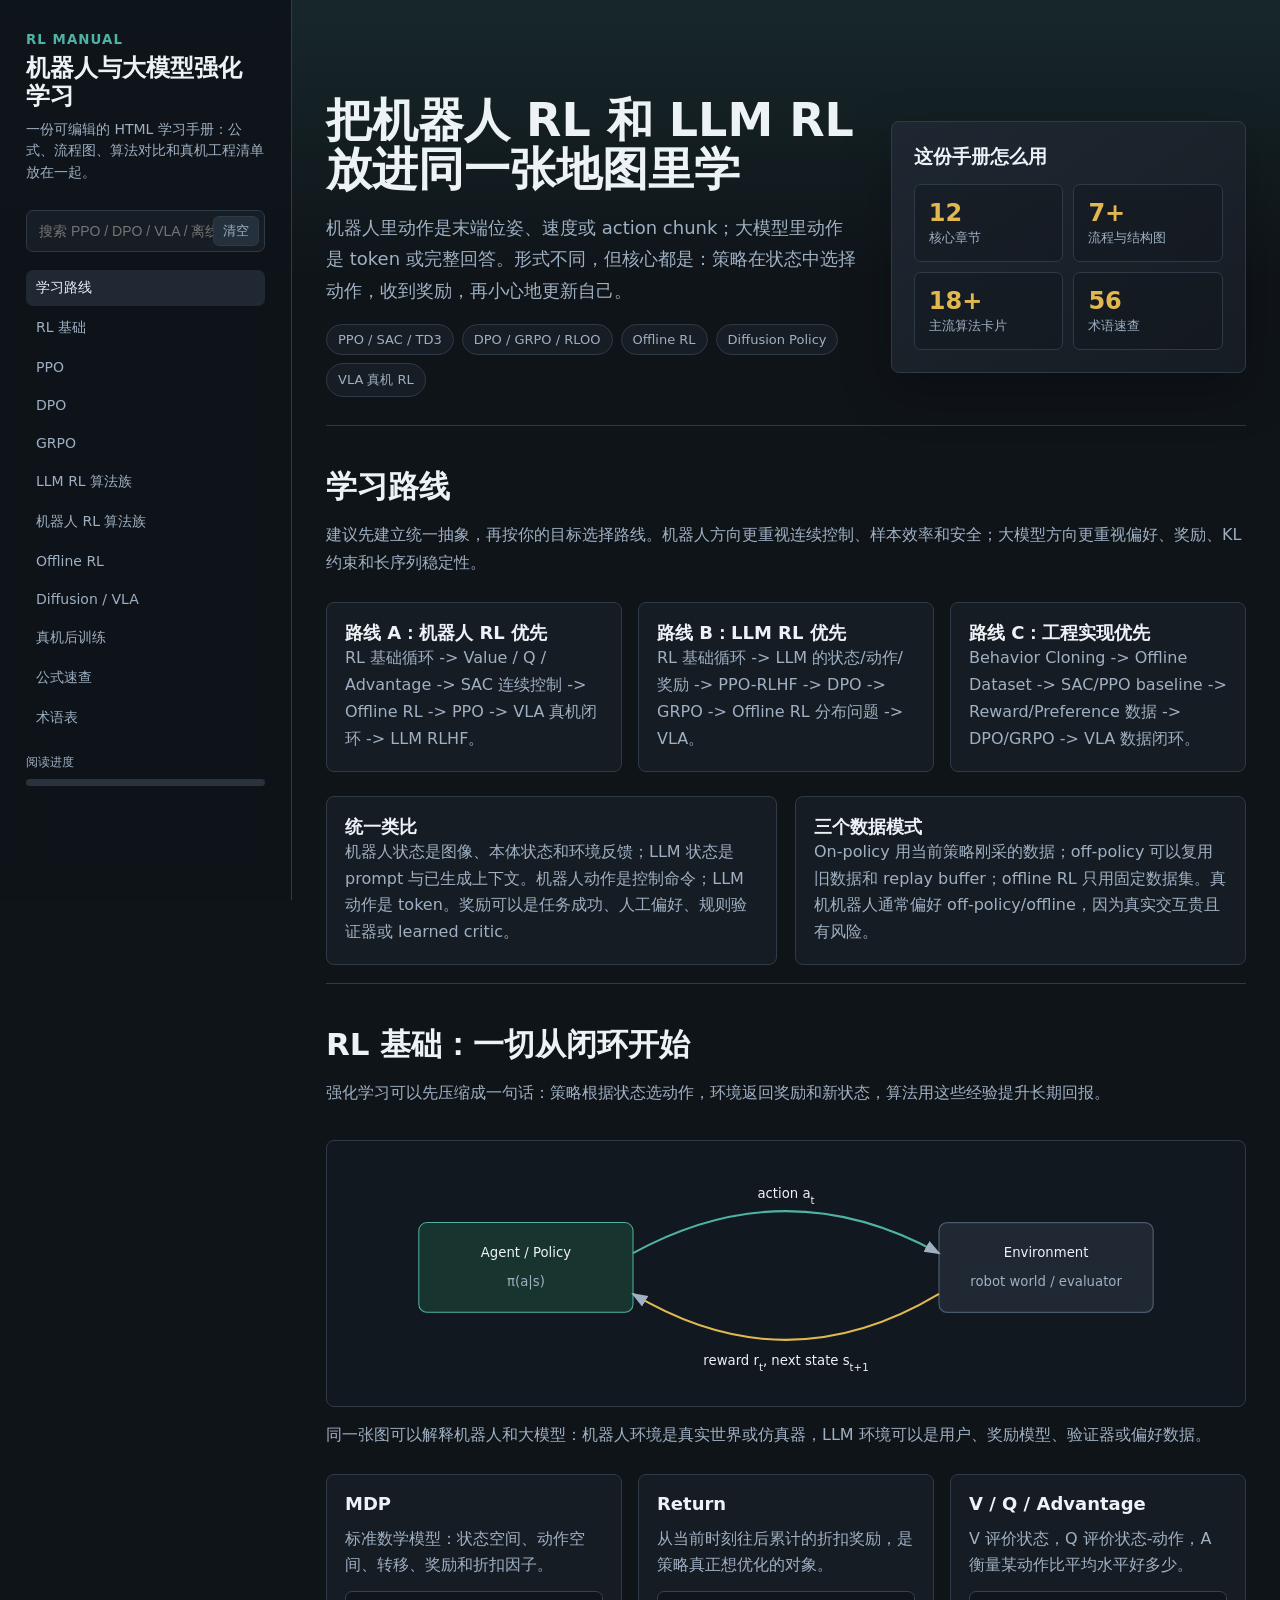
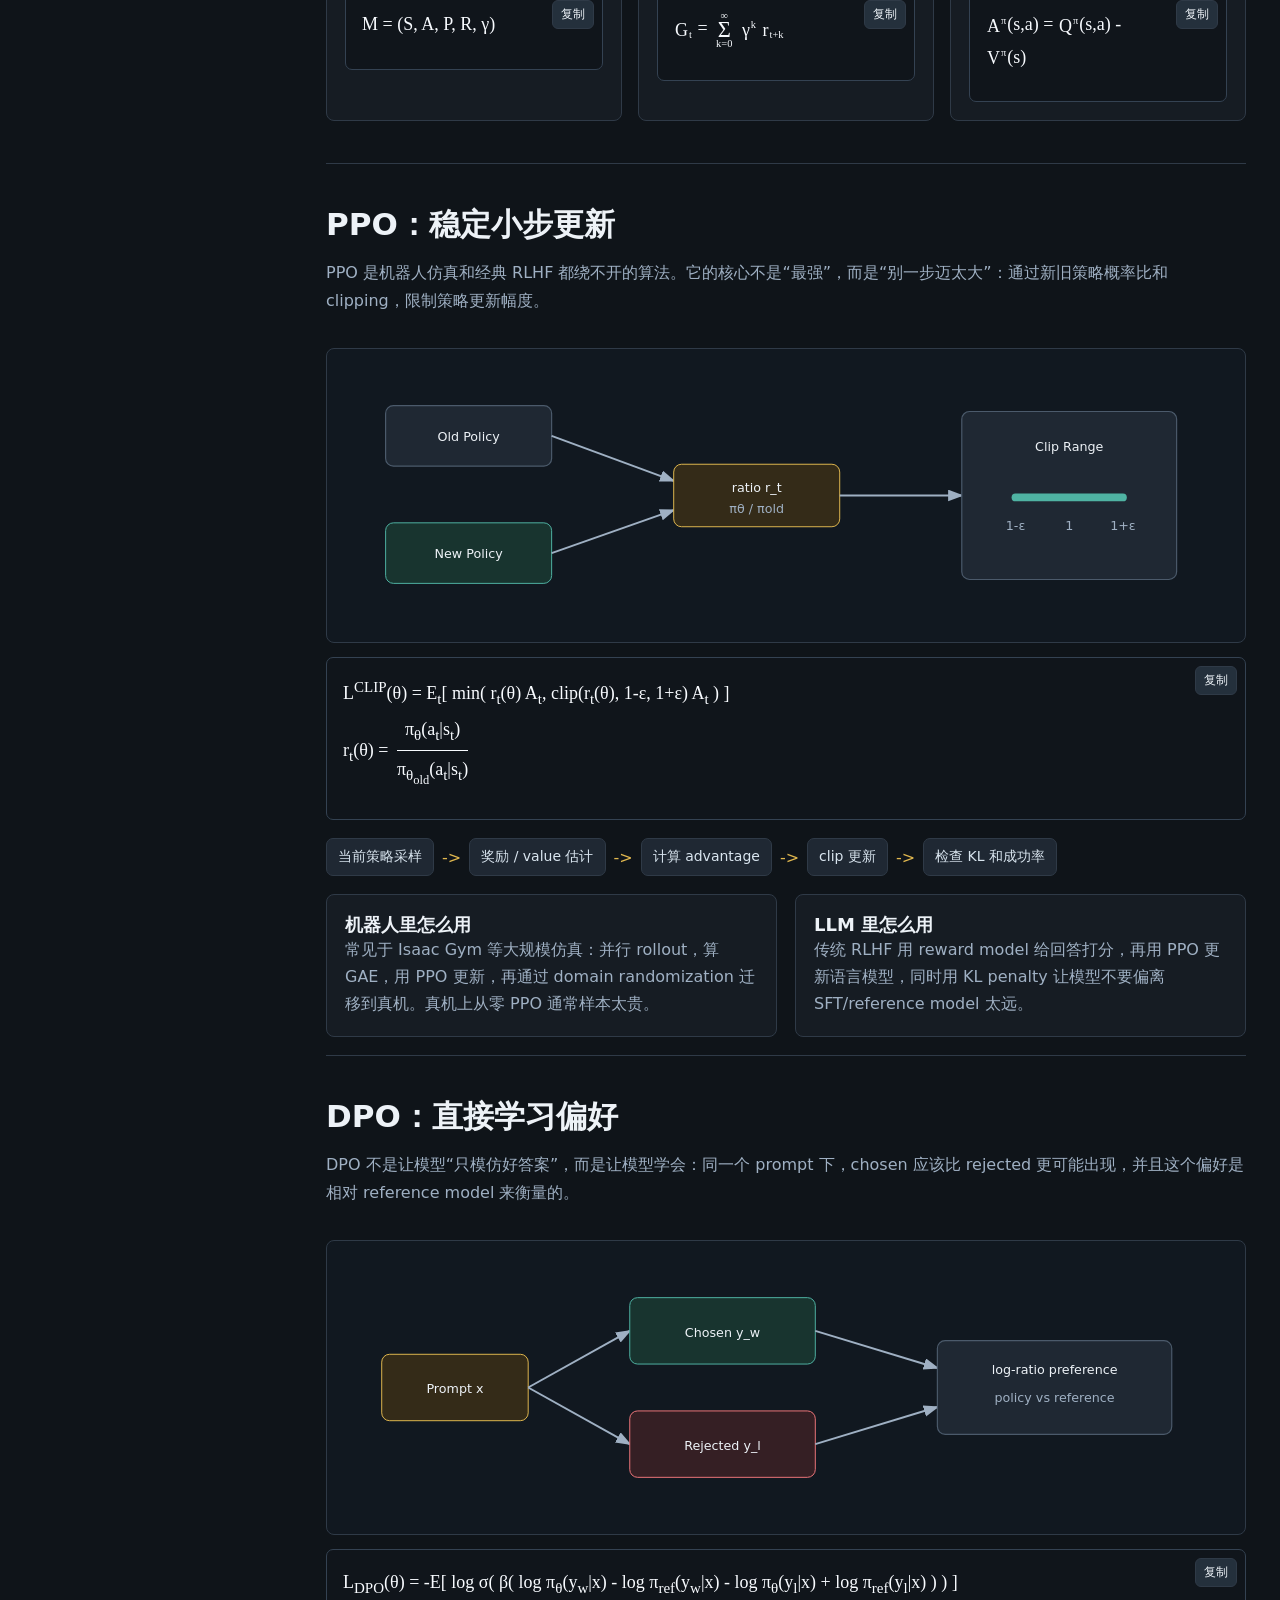
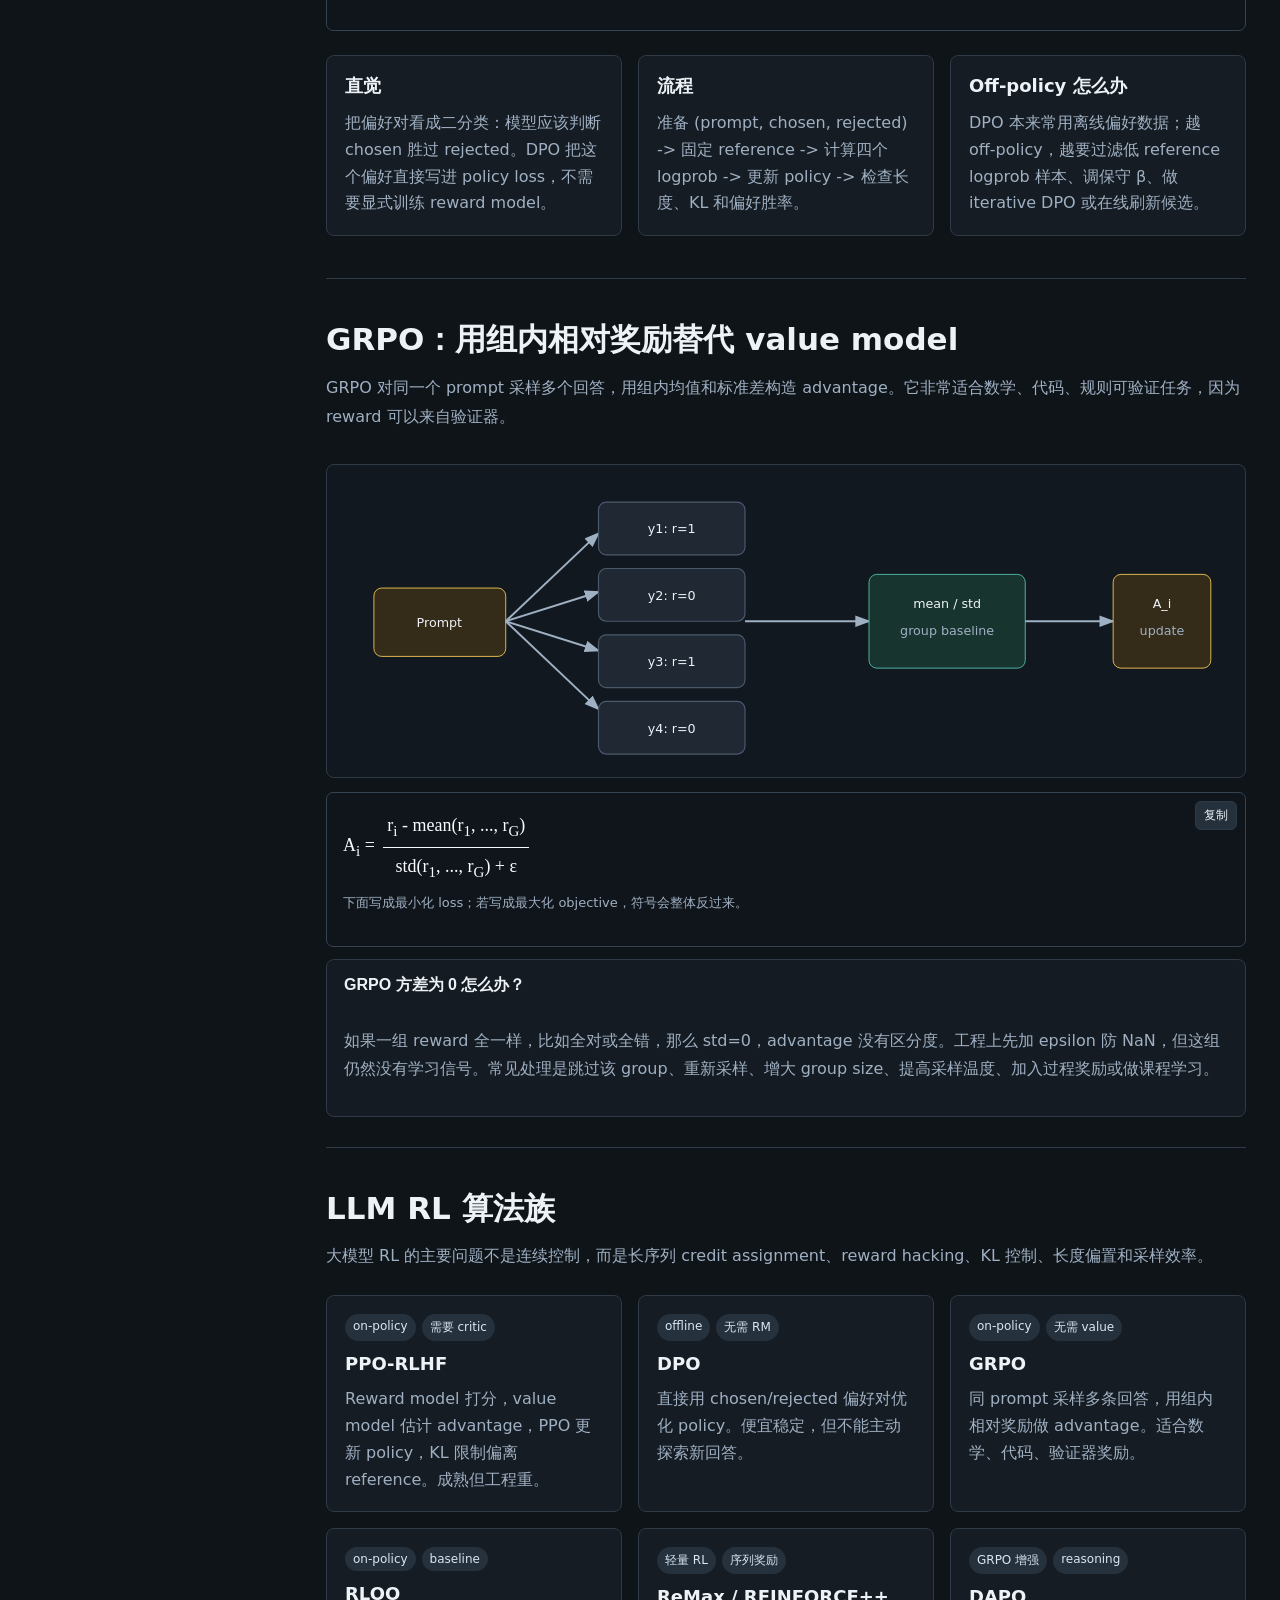
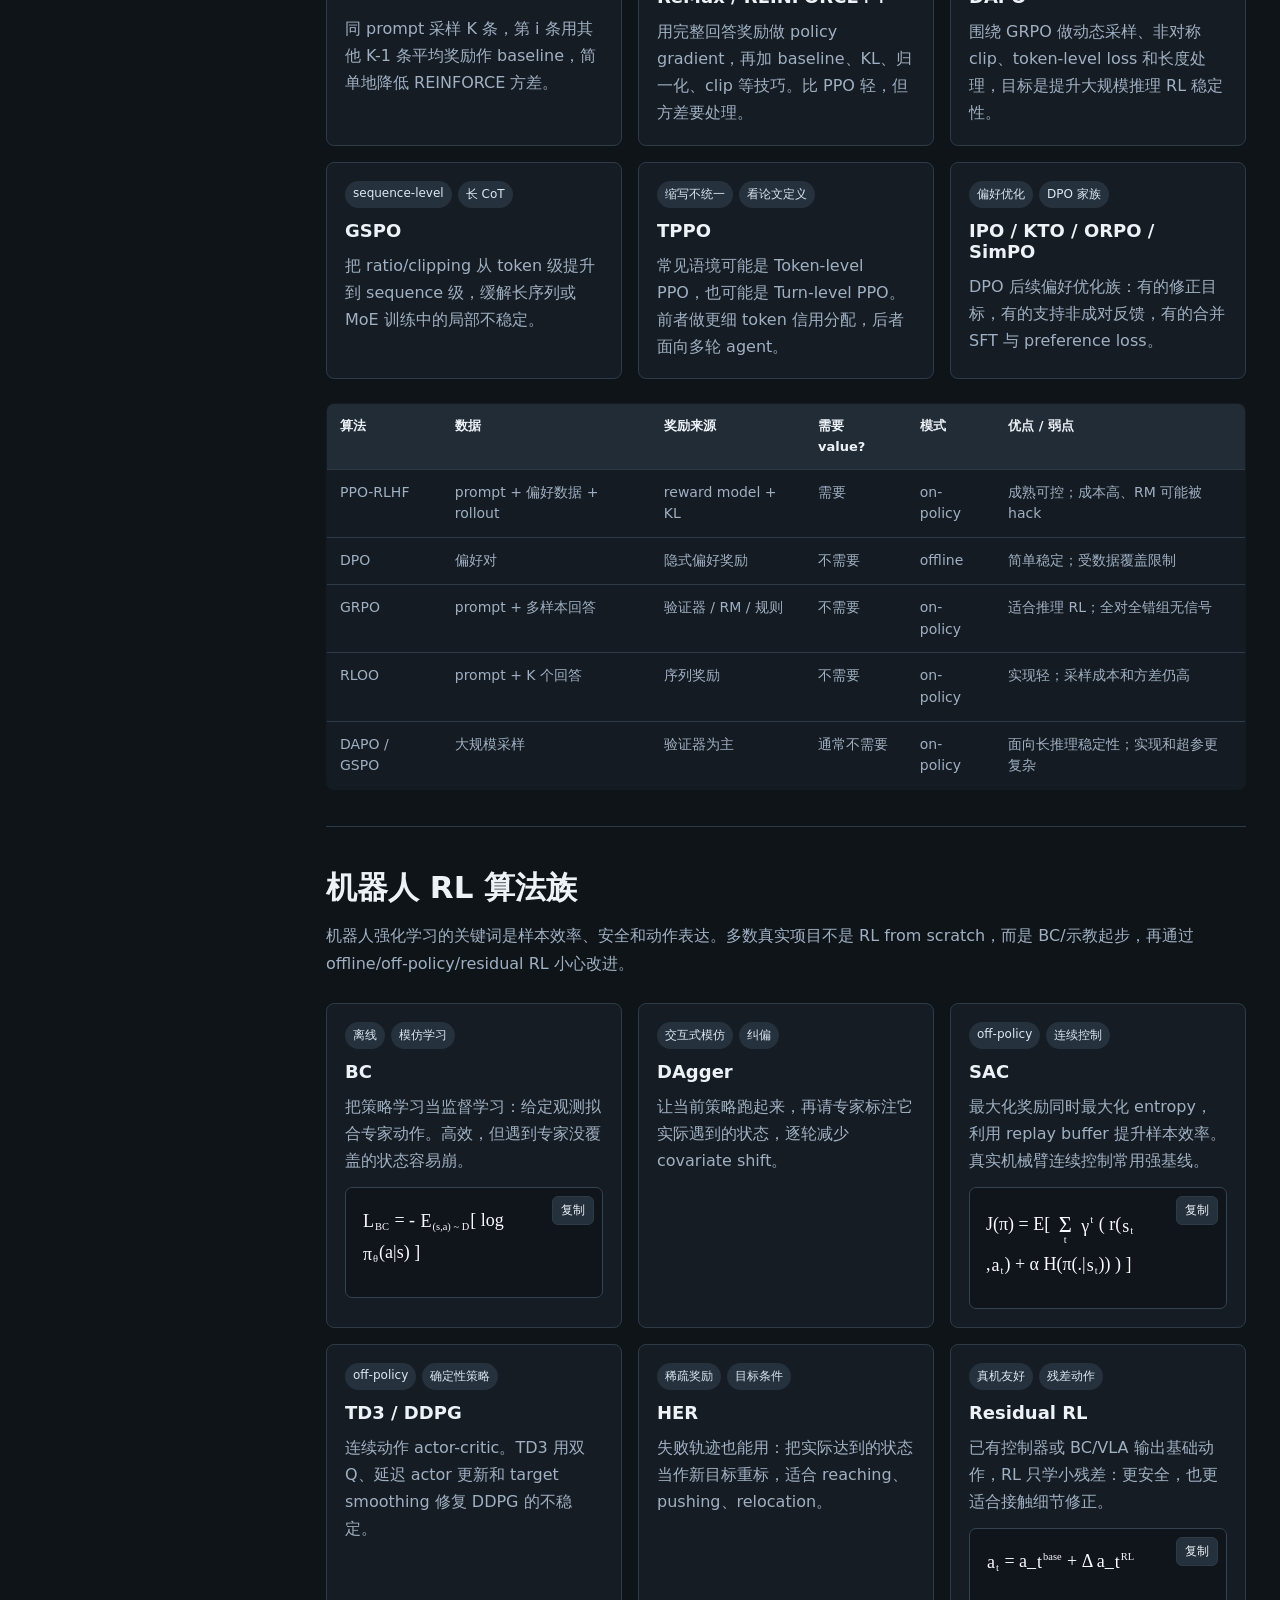
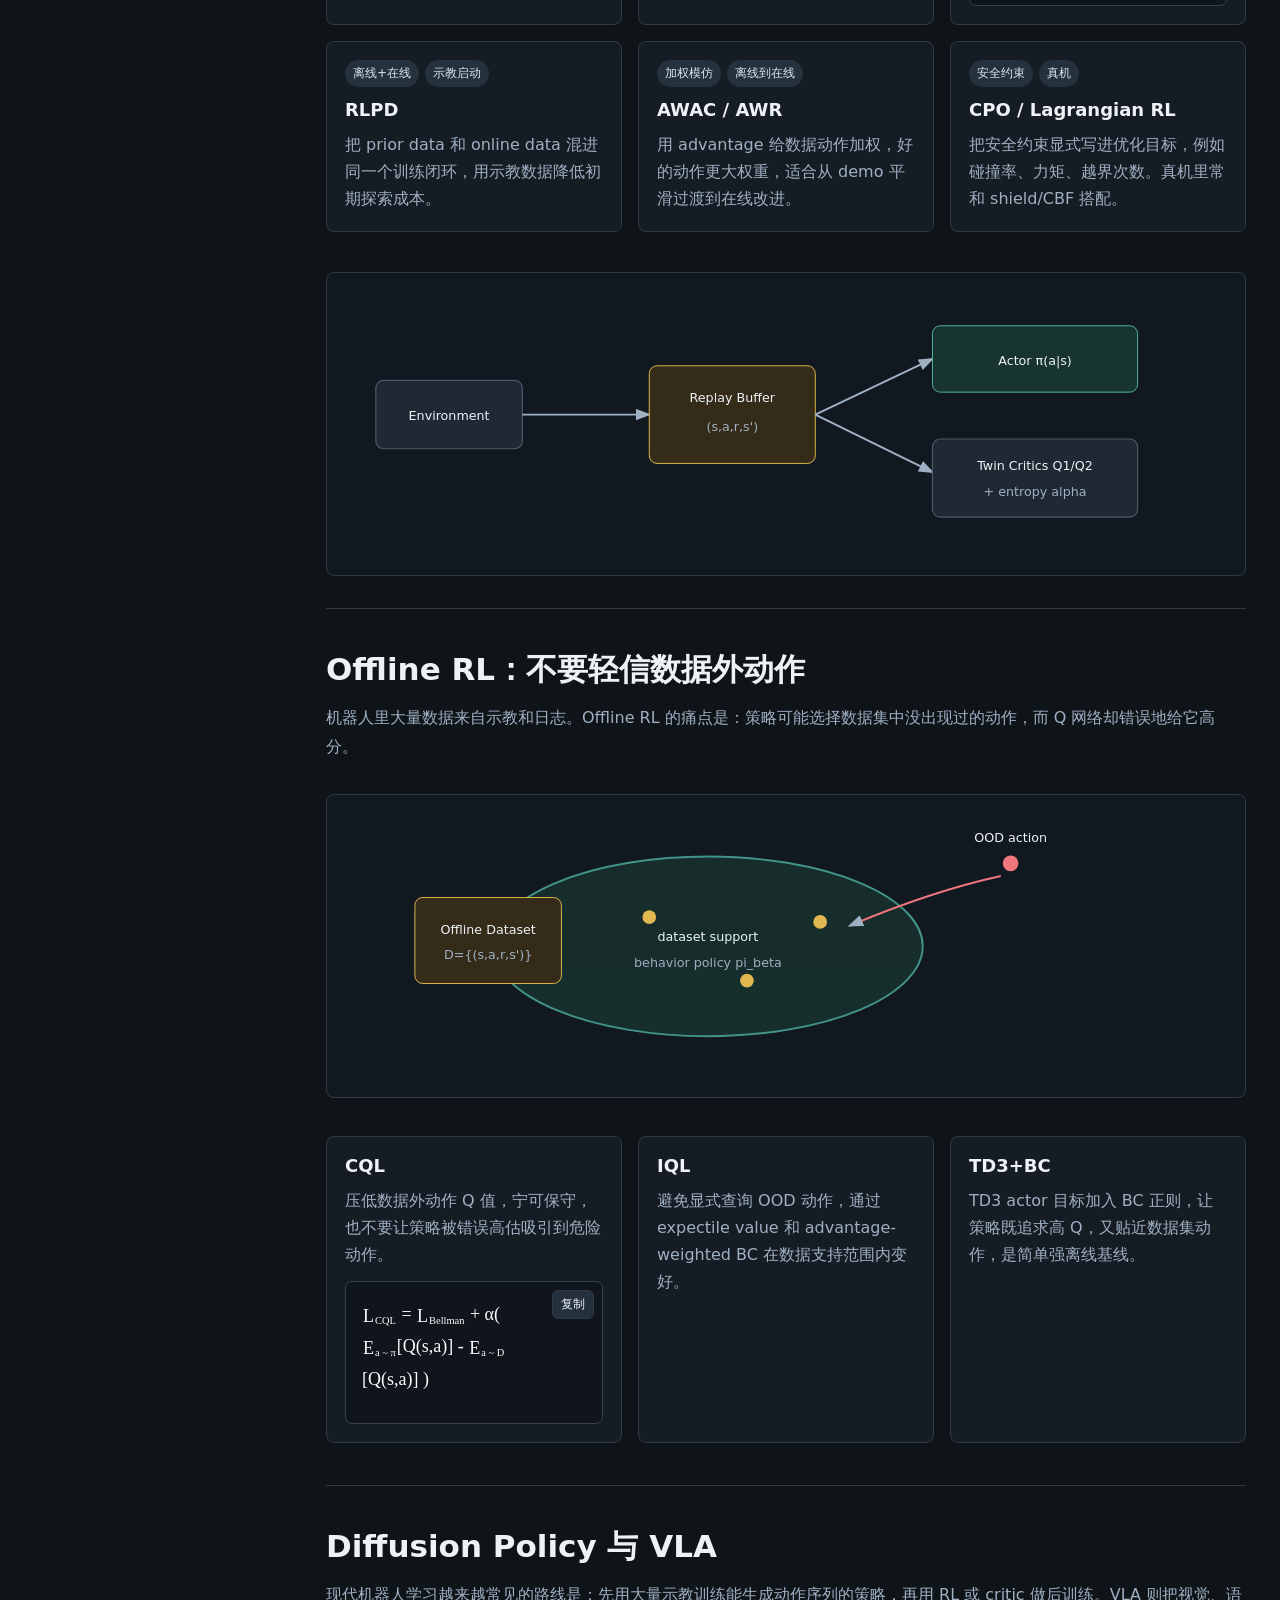
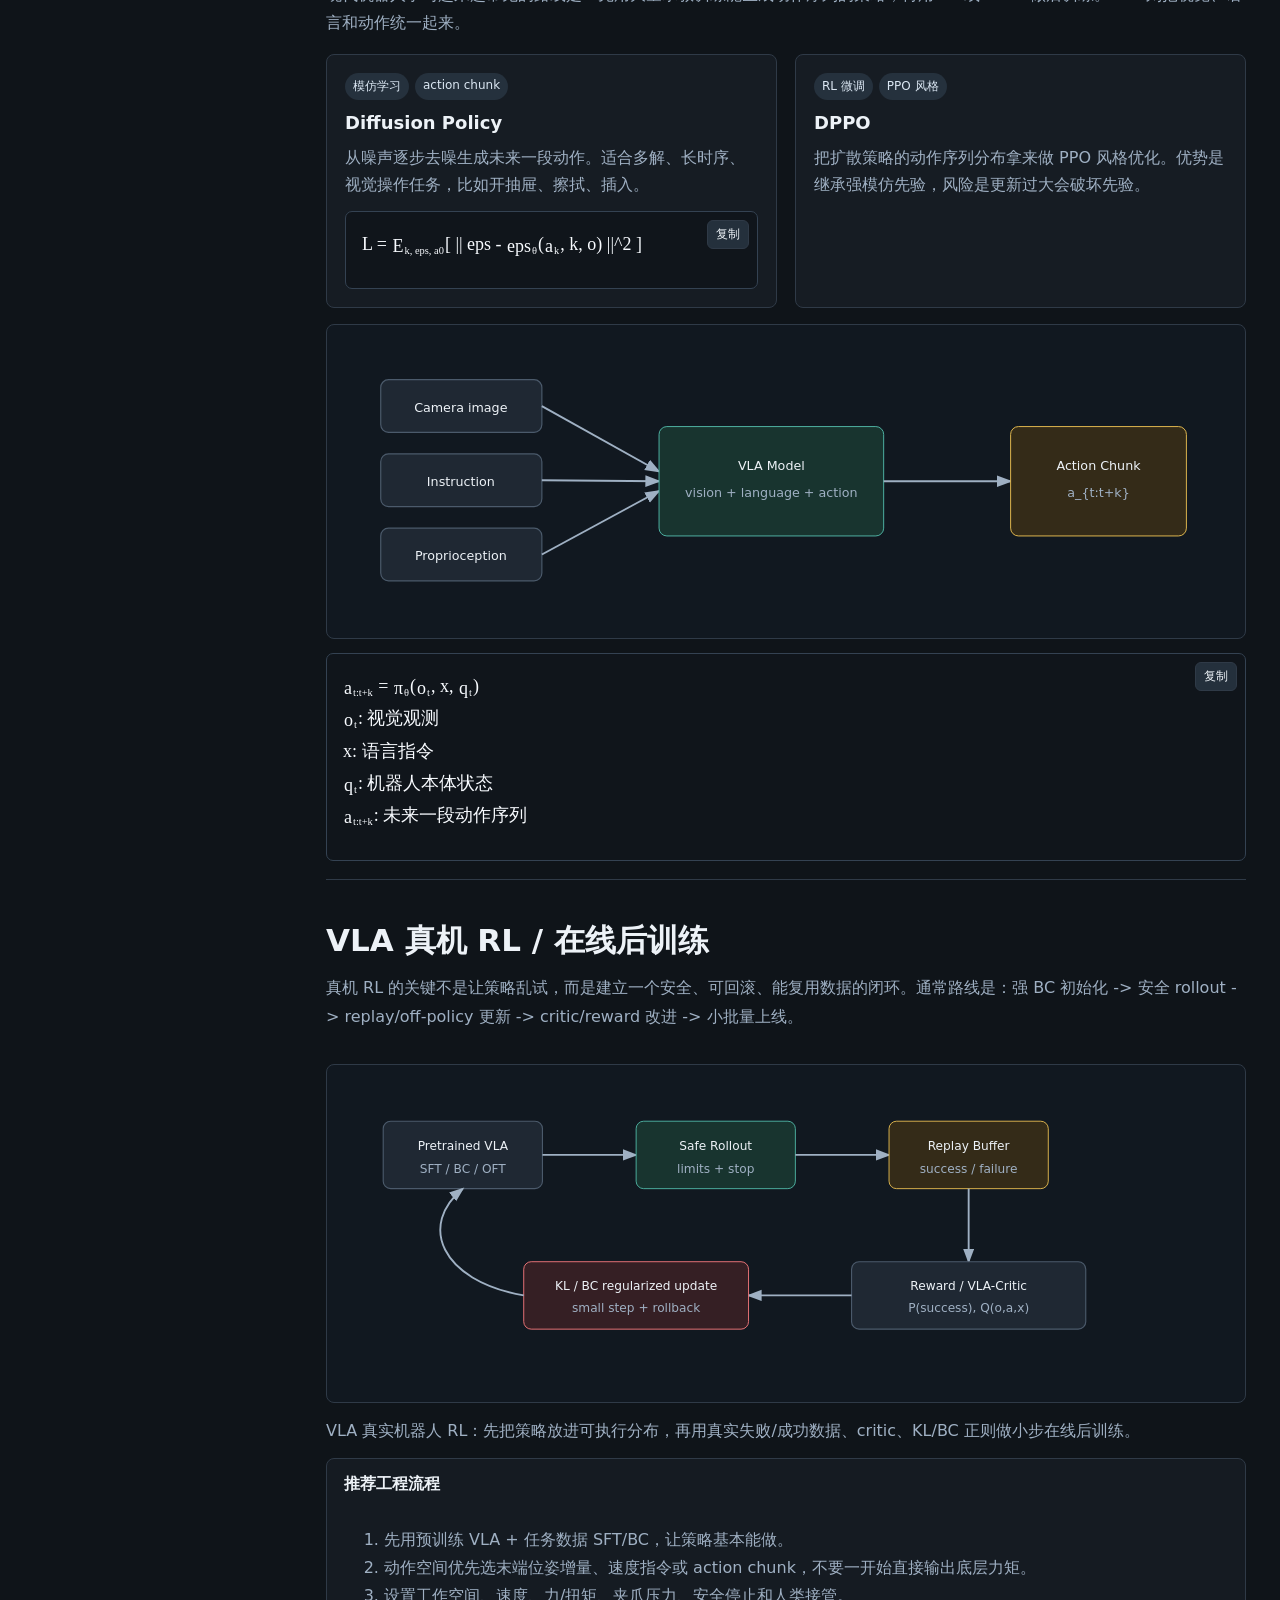
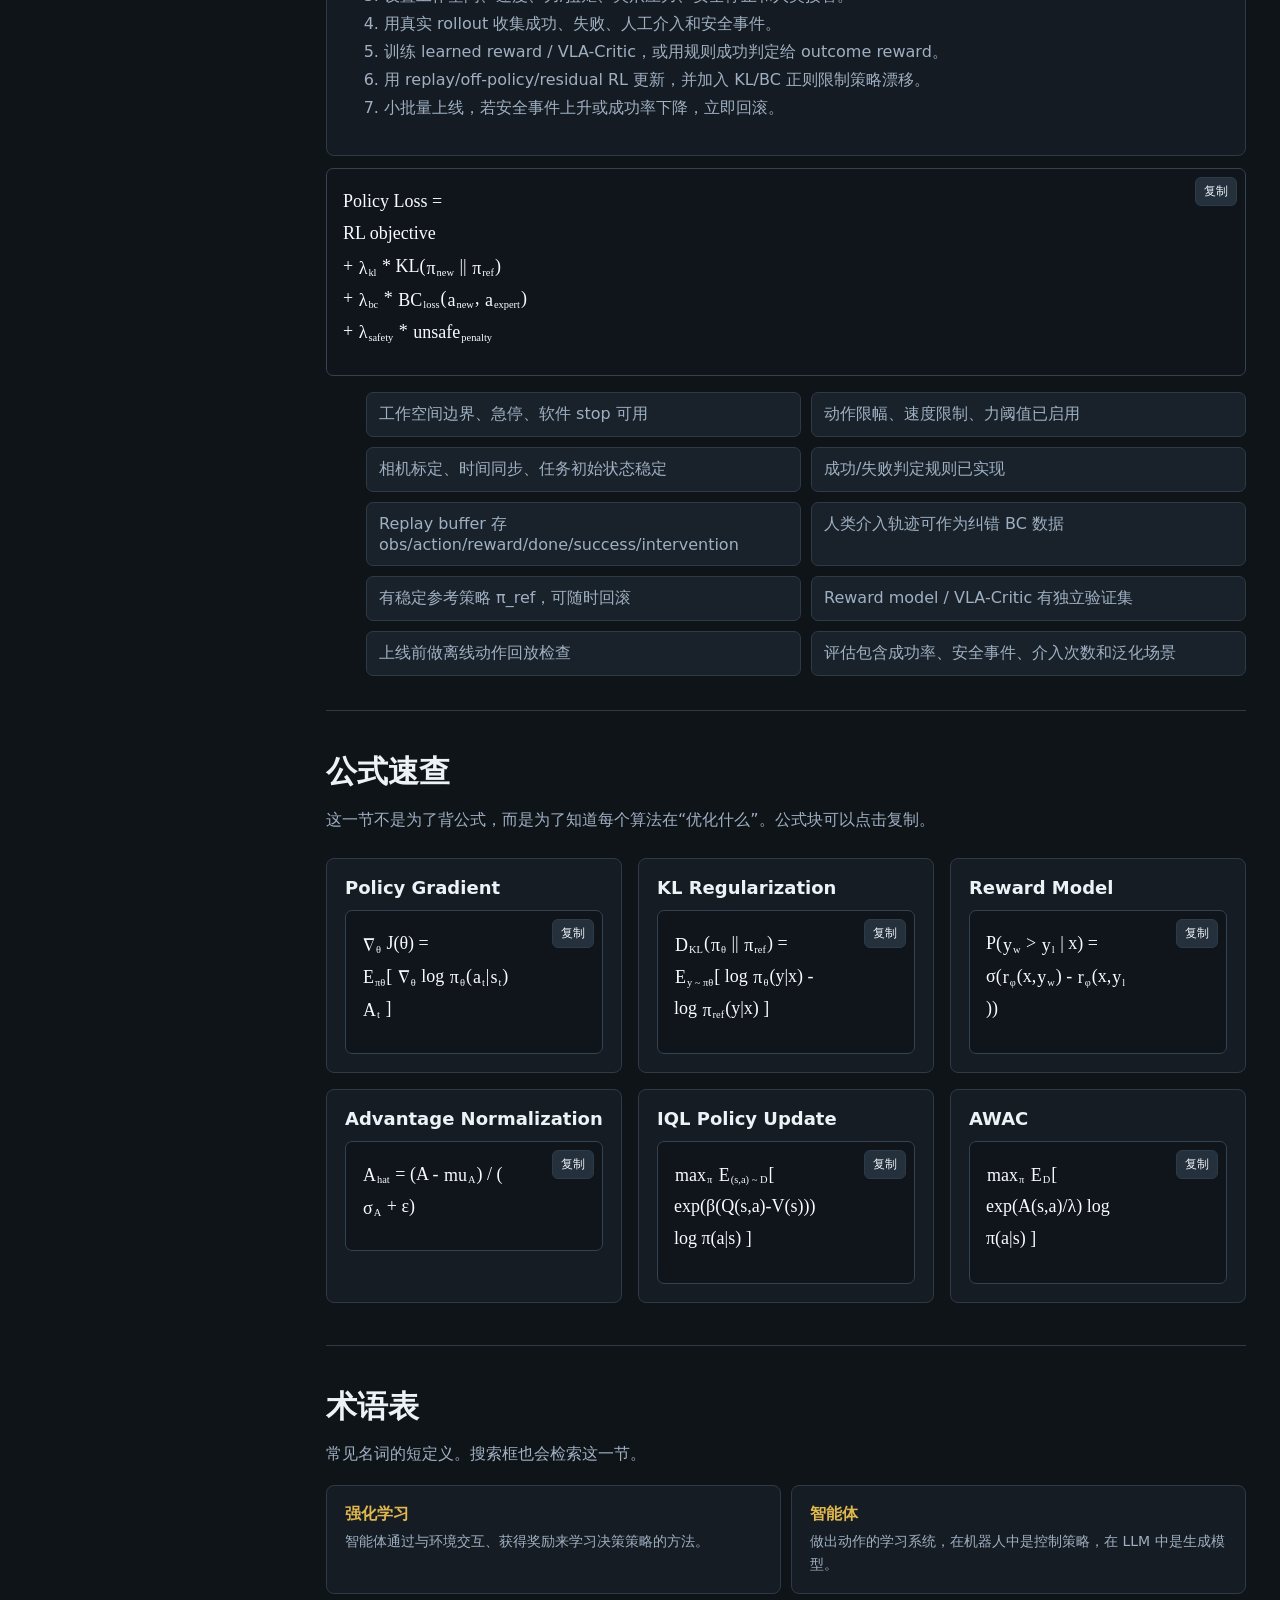
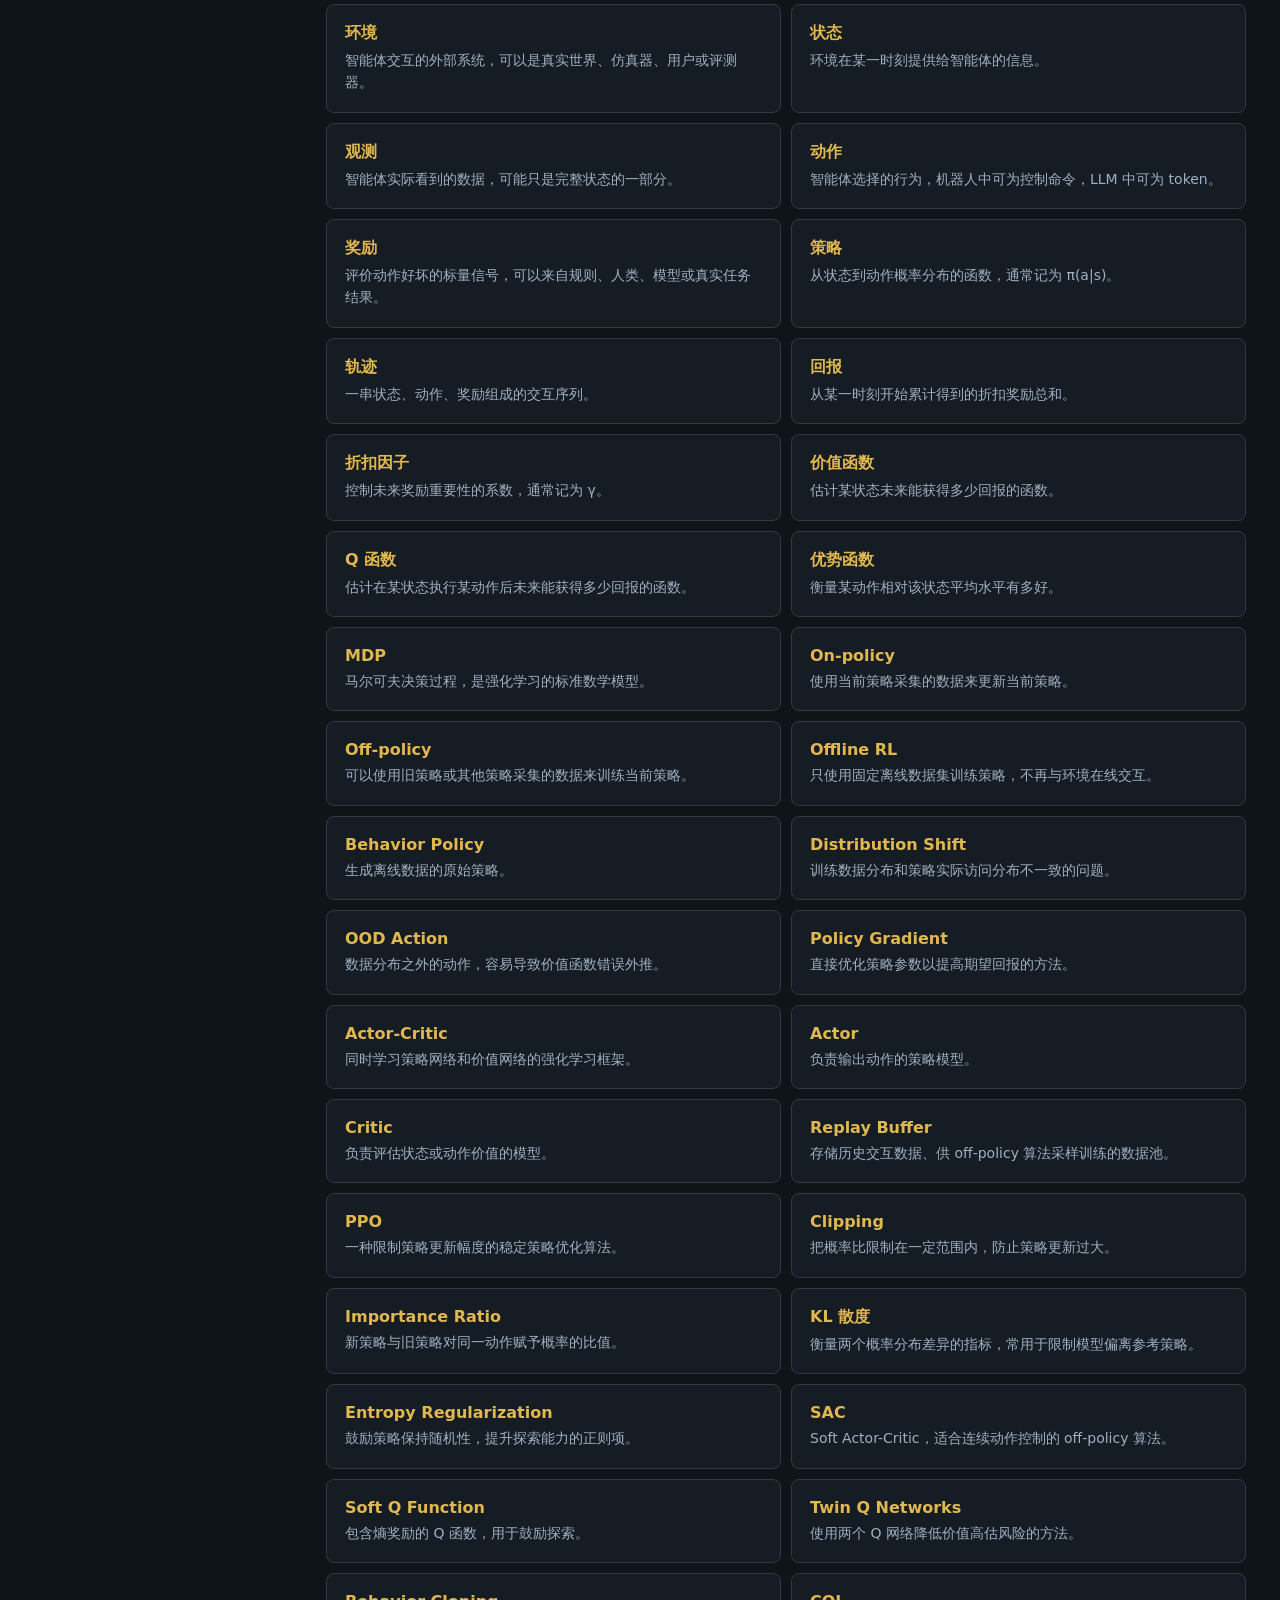
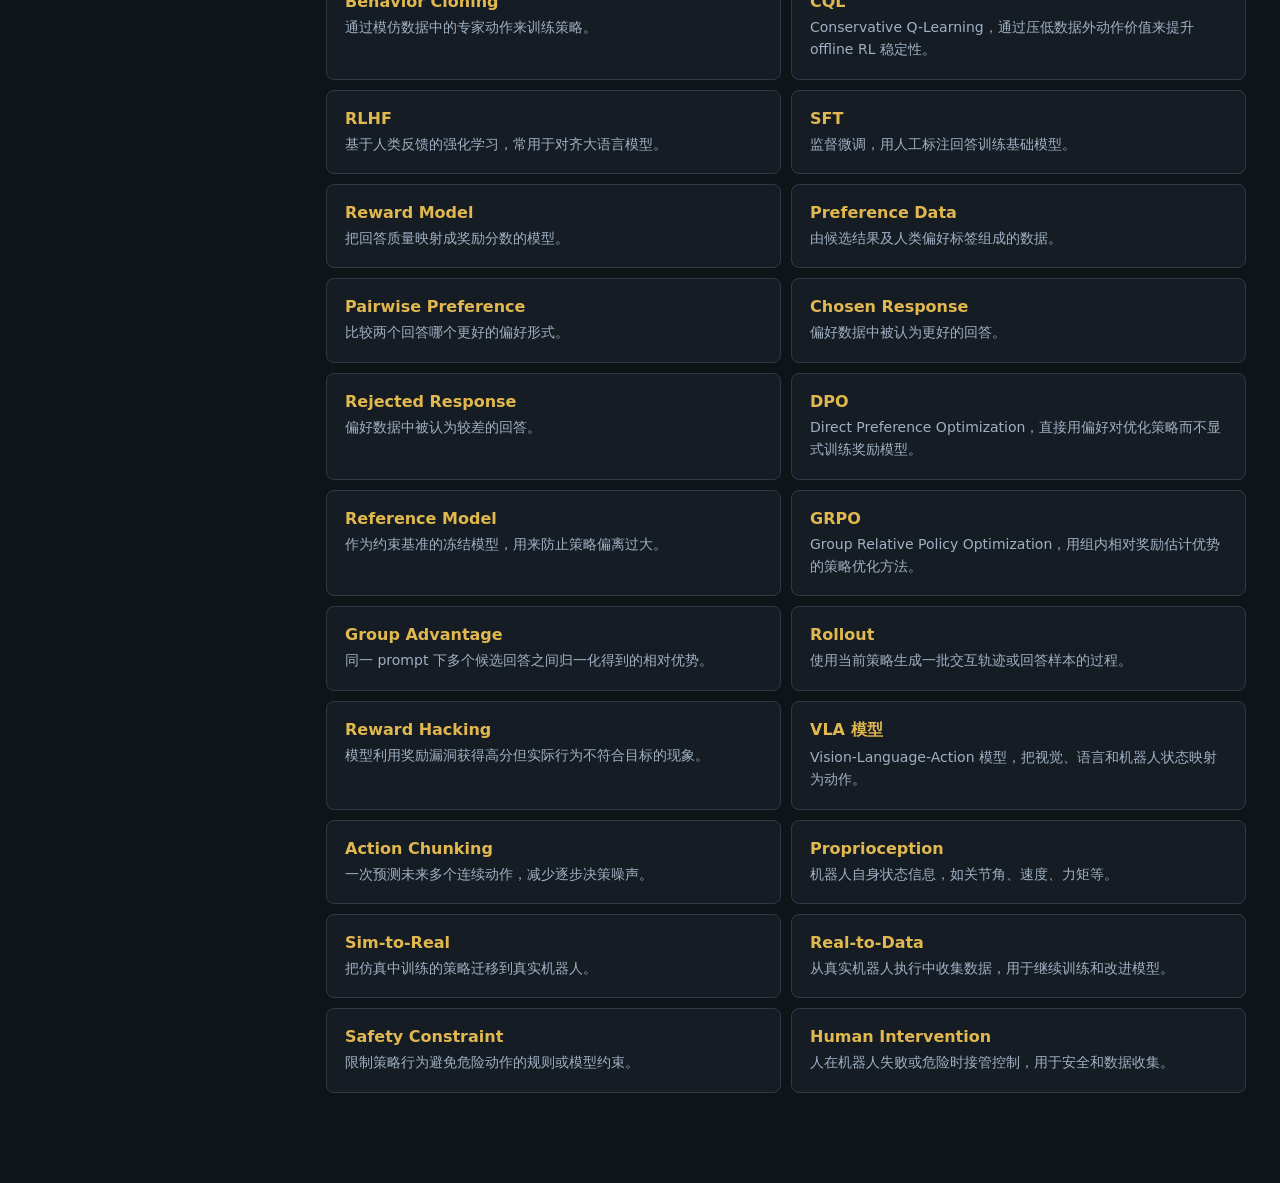
==== RL/index.html @ 6922e1f4 "Add RL learning manual" ====
<!doctype html>
<html lang="zh-CN">
<head>
  <meta charset="utf-8">
  <meta name="viewport" content="width=device-width, initial-scale=1">
  <title>机器人与大模型强化学习学习手册</title>
  <meta name="description" content="面向机器人 RL、LLM RLHF、DPO、GRPO、SAC、Offline RL 与 VLA 真机后训练的交互式中文学习手册。">
  <link rel="stylesheet" href="styles.css">
</head>
<body>
  <div class="shell">
    <aside class="sidebar">
      <div class="brand">
        <small>RL Manual</small>
        <h1>机器人与大模型强化学习</h1>
        <p>一份可编辑的 HTML 学习手册：公式、流程图、算法对比和真机工程清单放在一起。</p>
      </div>
      <div class="search">
        <input id="searchInput" type="search" placeholder="搜索 PPO / DPO / VLA / 离线 RL">
        <button id="clearSearch" type="button" aria-label="清空搜索">清空</button>
      </div>
      <nav class="nav">
        <a href="#roadmap">学习路线</a>
        <a href="#rl-foundations">RL 基础</a>
        <a href="#ppo">PPO</a>
        <a href="#dpo">DPO</a>
        <a href="#grpo">GRPO</a>
        <a href="#llm-rl">LLM RL 算法族</a>
        <a href="#robot-rl">机器人 RL 算法族</a>
        <a href="#offline-rl">Offline RL</a>
        <a href="#diffusion-vla">Diffusion / VLA</a>
        <a href="#real-robot">真机后训练</a>
        <a href="#cheatsheet">公式速查</a>
        <a href="#glossary">术语表</a>
      </nav>
      <div class="progress-wrap">
        阅读进度
        <div class="progress-bar"><span id="progressFill"></span></div>
      </div>
    </aside>

    <main class="content">
      <header class="hero">
        <div>
          <h2>把机器人 RL 和 LLM RL 放进同一张地图里学</h2>
          <p>机器人里动作是末端位姿、速度或 action chunk；大模型里动作是 token 或完整回答。形式不同，但核心都是：策略在状态中选择动作，收到奖励，再小心地更新自己。</p>
          <div class="tag-row">
            <span class="tag">PPO / SAC / TD3</span>
            <span class="tag">DPO / GRPO / RLOO</span>
            <span class="tag">Offline RL</span>
            <span class="tag">Diffusion Policy</span>
            <span class="tag">VLA 真机 RL</span>
          </div>
        </div>
        <div class="hero-panel">
          <h3>这份手册怎么用</h3>
          <div class="stat-grid">
            <div class="stat"><b>12</b><span>核心章节</span></div>
            <div class="stat"><b>7+</b><span>流程与结构图</span></div>
            <div class="stat"><b>18+</b><span>主流算法卡片</span></div>
            <div class="stat"><b>56</b><span>术语速查</span></div>
          </div>
        </div>
      </header>

      <div id="noResults" class="no-results">没有找到匹配内容。可以试试 “critic”、“KL”、“reward”、“VLA” 或算法缩写。</div>

      <section id="roadmap" class="section" data-tags="roadmap 学习路线 robot llm vla">
        <h2>学习路线</h2>
        <p class="lead">建议先建立统一抽象，再按你的目标选择路线。机器人方向更重视连续控制、样本效率和安全；大模型方向更重视偏好、奖励、KL 约束和长序列稳定性。</p>
        <div class="grid">
          <article class="path-card" data-tags="机器人 优先 路线 SAC Offline VLA">
            <h3>路线 A：机器人 RL 优先</h3>
            <p>RL 基础循环 -> Value / Q / Advantage -> SAC 连续控制 -> Offline RL -> PPO -> VLA 真机闭环 -> LLM RLHF。</p>
          </article>
          <article class="path-card" data-tags="LLM 优先 路线 PPO DPO GRPO">
            <h3>路线 B：LLM RL 优先</h3>
            <p>RL 基础循环 -> LLM 的状态/动作/奖励 -> PPO-RLHF -> DPO -> GRPO -> Offline RL 分布问题 -> VLA。</p>
          </article>
          <article class="path-card" data-tags="工程 实现 路线 BC 数据 奖励">
            <h3>路线 C：工程实现优先</h3>
            <p>Behavior Cloning -> Offline Dataset -> SAC/PPO baseline -> Reward/Preference 数据 -> DPO/GRPO -> VLA 数据闭环。</p>
          </article>
        </div>
        <div class="two-col">
          <div class="note" data-tags="机器人 LLM 类比">
            <h3>统一类比</h3>
            <p>机器人状态是图像、本体状态和环境反馈；LLM 状态是 prompt 与已生成上下文。机器人动作是控制命令；LLM 动作是 token。奖励可以是任务成功、人工偏好、规则验证器或 learned critic。</p>
          </div>
          <div class="note" data-tags="on policy off policy offline">
            <h3>三个数据模式</h3>
            <p>On-policy 用当前策略刚采的数据；off-policy 可以复用旧数据和 replay buffer；offline RL 只用固定数据集。真机机器人通常偏好 off-policy/offline，因为真实交互贵且有风险。</p>
          </div>
        </div>
      </section>

      <section id="rl-foundations" class="section" data-tags="RL foundation MDP return value Q advantage">
        <h2>RL 基础：一切从闭环开始</h2>
        <p class="lead">强化学习可以先压缩成一句话：策略根据状态选动作，环境返回奖励和新状态，算法用这些经验提升长期回报。</p>

        <svg class="diagram" viewBox="0 0 900 260" role="img" aria-label="强化学习基本闭环">
          <defs>
            <marker id="arrowA" markerWidth="10" markerHeight="10" refX="7" refY="3" orient="auto">
              <path d="M0,0 L0,6 L8,3 z" fill="#9fb0c3"></path>
            </marker>
          </defs>
          <rect class="box-accent" x="90" y="80" width="210" height="88" rx="8"></rect>
          <text x="195" y="114" text-anchor="middle">Agent / Policy</text>
          <text class="muted" x="195" y="142" text-anchor="middle">π(a|s)</text>
          <rect class="box" x="600" y="80" width="210" height="88" rx="8"></rect>
          <text x="705" y="114" text-anchor="middle">Environment</text>
          <text class="muted" x="705" y="142" text-anchor="middle">robot world / evaluator</text>
          <path d="M300 110 C400 55, 500 55, 600 110" stroke="#4fb3a3" stroke-width="2" fill="none" marker-end="url(#arrowA)"></path>
          <text x="450" y="56" text-anchor="middle">action a<tspan baseline-shift="sub" font-size="10">t</tspan></text>
          <path d="M600 150 C500 210, 400 210, 300 150" stroke="#e1b84f" stroke-width="2" fill="none" marker-end="url(#arrowA)"></path>
          <text x="450" y="220" text-anchor="middle">reward r<tspan baseline-shift="sub" font-size="10">t</tspan>, next state s<tspan baseline-shift="sub" font-size="10">t+1</tspan></text>
        </svg>
        <p class="caption">同一张图可以解释机器人和大模型：机器人环境是真实世界或仿真器，LLM 环境可以是用户、奖励模型、验证器或偏好数据。</p>

        <div class="grid">
          <article class="algo-card" data-tags="MDP 状态 动作 奖励">
            <h3>MDP</h3>
            <p>标准数学模型：状态空间、动作空间、转移、奖励和折扣因子。</p>
            <div class="formula"><button class="copy-formula">复制</button><pre>\mathcal{M} = (\mathcal{S}, \mathcal{A}, P, R, \gamma)</pre></div>
          </article>
          <article class="algo-card" data-tags="return 回报 折扣">
            <h3>Return</h3>
            <p>从当前时刻往后累计的折扣奖励，是策略真正想优化的对象。</p>
            <div class="formula"><button class="copy-formula">复制</button><pre>G_t = \sum_{k=0}^{\infty} \gamma^k r_{t+k}</pre></div>
          </article>
          <article class="algo-card" data-tags="value Q advantage">
            <h3>V / Q / Advantage</h3>
            <p>V 评价状态，Q 评价状态-动作，A 衡量某动作比平均水平好多少。</p>
            <div class="formula"><button class="copy-formula">复制</button><pre>A^\pi(s,a) = Q^\pi(s,a) - V^\pi(s)</pre></div>
          </article>
        </div>
      </section>

      <section id="ppo" class="section" data-tags="PPO RLHF robot clipped objective KL GAE">
        <h2>PPO：稳定小步更新</h2>
        <p class="lead">PPO 是机器人仿真和经典 RLHF 都绕不开的算法。它的核心不是“最强”，而是“别一步迈太大”：通过新旧策略概率比和 clipping，限制策略更新幅度。</p>

        <svg class="diagram" viewBox="0 0 940 300" role="img" aria-label="PPO clipped objective">
          <defs>
            <marker id="arrowB" markerWidth="10" markerHeight="10" refX="7" refY="3" orient="auto">
              <path d="M0,0 L0,6 L8,3 z" fill="#9fb0c3"></path>
            </marker>
          </defs>
          <rect class="box" x="60" y="58" width="170" height="62" rx="8"></rect>
          <text x="145" y="94" text-anchor="middle">Old Policy</text>
          <rect class="box-accent" x="60" y="178" width="170" height="62" rx="8"></rect>
          <text x="145" y="214" text-anchor="middle">New Policy</text>
          <line x1="230" y1="89" x2="355" y2="135" stroke="#9fb0c3" stroke-width="2" marker-end="url(#arrowB)"></line>
          <line x1="230" y1="209" x2="355" y2="165" stroke="#9fb0c3" stroke-width="2" marker-end="url(#arrowB)"></line>
          <rect class="box-warn" x="355" y="118" width="170" height="64" rx="8"></rect>
          <text x="440" y="146" text-anchor="middle">ratio r_t</text>
          <text class="muted" x="440" y="168" text-anchor="middle">πθ / πold</text>
          <line x1="525" y1="150" x2="650" y2="150" stroke="#9fb0c3" stroke-width="2" marker-end="url(#arrowB)"></line>
          <rect class="box" x="650" y="64" width="220" height="172" rx="8"></rect>
          <text x="760" y="104" text-anchor="middle">Clip Range</text>
          <line x1="705" y1="152" x2="815" y2="152" stroke="#4fb3a3" stroke-width="8" stroke-linecap="round"></line>
          <text class="muted" x="705" y="185" text-anchor="middle">1-ε</text>
          <text class="muted" x="760" y="185" text-anchor="middle">1</text>
          <text class="muted" x="815" y="185" text-anchor="middle">1+ε</text>
        </svg>

        <div class="formula" data-tags="PPO formula L^{CLIP} clip(r_t">
          <button class="copy-formula">复制</button>
          <div class="math-view">
            L<sup>CLIP</sup>(θ) = E<sub>t</sub>[ min( r<sub>t</sub>(θ) A<sub>t</sub>, clip(r<sub>t</sub>(θ), 1-ε, 1+ε) A<sub>t</sub> ) ]<br>
            r<sub>t</sub>(θ) =
            <span class="frac"><span>π<sub>θ</sub>(a<sub>t</sub>|s<sub>t</sub>)</span><span>π<sub>θ<sub>old</sub></sub>(a<sub>t</sub>|s<sub>t</sub>)</span></span>
          </div>
          <pre>L^{CLIP}(\theta) =
E_t[
  min(
    r_t(\theta) A_t,
    clip(r_t(\theta), 1-\epsilon, 1+\epsilon) A_t
  )
]

r_t(\theta) = \pi_\theta(a_t|s_t) / \pi_{\theta_{\mathrm{old}}}(a_t|s_t)</pre>
        </div>

        <div class="flow">
          <div class="flow-row">
            <span class="pill">当前策略采样</span><span class="arrow">-></span>
            <span class="pill">奖励 / value 估计</span><span class="arrow">-></span>
            <span class="pill">计算 advantage</span><span class="arrow">-></span>
            <span class="pill">clip 更新</span><span class="arrow">-></span>
            <span class="pill">检查 KL 和成功率</span>
          </div>
        </div>

        <div class="two-col">
          <div class="note" data-tags="PPO robot">
            <h3>机器人里怎么用</h3>
            <p>常见于 Isaac Gym 等大规模仿真：并行 rollout，算 GAE，用 PPO 更新，再通过 domain randomization 迁移到真机。真机上从零 PPO 通常样本太贵。</p>
          </div>
          <div class="note" data-tags="PPO RLHF LLM">
            <h3>LLM 里怎么用</h3>
            <p>传统 RLHF 用 reward model 给回答打分，再用 PPO 更新语言模型，同时用 KL penalty 让模型不要偏离 SFT/reference model 太远。</p>
          </div>
        </div>
      </section>

      <section id="dpo" class="section" data-tags="DPO preference chosen rejected reference model">
        <h2>DPO：直接学习偏好</h2>
        <p class="lead">DPO 不是让模型“只模仿好答案”，而是让模型学会：同一个 prompt 下，chosen 应该比 rejected 更可能出现，并且这个偏好是相对 reference model 来衡量的。</p>

        <svg class="diagram" viewBox="0 0 940 300" role="img" aria-label="DPO pairwise preference">
          <defs>
            <marker id="arrowC" markerWidth="10" markerHeight="10" refX="7" refY="3" orient="auto">
              <path d="M0,0 L0,6 L8,3 z" fill="#9fb0c3"></path>
            </marker>
          </defs>
          <rect class="box-warn" x="56" y="116" width="150" height="68" rx="8"></rect>
          <text x="131" y="156" text-anchor="middle">Prompt x</text>
          <line x1="206" y1="150" x2="310" y2="92" stroke="#9fb0c3" stroke-width="2" marker-end="url(#arrowC)"></line>
          <line x1="206" y1="150" x2="310" y2="208" stroke="#9fb0c3" stroke-width="2" marker-end="url(#arrowC)"></line>
          <rect class="box-accent" x="310" y="58" width="190" height="68" rx="8"></rect>
          <text x="405" y="98" text-anchor="middle">Chosen y_w</text>
          <rect class="box-danger" x="310" y="174" width="190" height="68" rx="8"></rect>
          <text x="405" y="214" text-anchor="middle">Rejected y_l</text>
          <line x1="500" y1="92" x2="625" y2="130" stroke="#9fb0c3" stroke-width="2" marker-end="url(#arrowC)"></line>
          <line x1="500" y1="208" x2="625" y2="170" stroke="#9fb0c3" stroke-width="2" marker-end="url(#arrowC)"></line>
          <rect class="box" x="625" y="102" width="240" height="96" rx="8"></rect>
          <text x="745" y="136" text-anchor="middle">log-ratio preference</text>
          <text class="muted" x="745" y="165" text-anchor="middle">policy vs reference</text>
        </svg>

        <div class="formula" data-tags="DPO formula chosen rejected">
          <button class="copy-formula">复制</button>
          <div class="math-view">
            L<sub>DPO</sub>(θ) = -E[ log σ( β( log π<sub>θ</sub>(y<sub>w</sub>|x) - log π<sub>ref</sub>(y<sub>w</sub>|x) - log π<sub>θ</sub>(y<sub>l</sub>|x) + log π<sub>ref</sub>(y<sub>l</sub>|x) ) ) ]
          </div>
          <pre>L_{DPO}(\theta) =
- E [
  log sigma(
    beta [
      log pi_theta(y_w|x) - log pi_ref(y_w|x)
      - log pi_theta(y_l|x) + log pi_ref(y_l|x)
    ]
  )
]</pre>
        </div>

        <div class="grid">
          <article class="algo-card" data-tags="DPO intuition">
            <h3>直觉</h3>
            <p>把偏好对看成二分类：模型应该判断 chosen 胜过 rejected。DPO 把这个偏好直接写进 policy loss，不需要显式训练 reward model。</p>
          </article>
          <article class="algo-card" data-tags="DPO workflow">
            <h3>流程</h3>
            <p>准备 (prompt, chosen, rejected) -> 固定 reference -> 计算四个 logprob -> 更新 policy -> 检查长度、KL 和偏好胜率。</p>
          </article>
          <article class="algo-card" data-tags="DPO off policy">
            <h3>Off-policy 怎么办</h3>
            <p>DPO 本来常用离线偏好数据；越 off-policy，越要过滤低 reference logprob 样本、调保守 β、做 iterative DPO 或在线刷新候选。</p>
          </article>
        </div>
      </section>

      <section id="grpo" class="section" data-tags="GRPO group relative policy optimization RLOO DAPO GSPO">
        <h2>GRPO：用组内相对奖励替代 value model</h2>
        <p class="lead">GRPO 对同一个 prompt 采样多个回答，用组内均值和标准差构造 advantage。它非常适合数学、代码、规则可验证任务，因为 reward 可以来自验证器。</p>

        <svg class="diagram" viewBox="0 0 940 320" role="img" aria-label="GRPO group advantage">
          <defs>
            <marker id="arrowD" markerWidth="10" markerHeight="10" refX="7" refY="3" orient="auto">
              <path d="M0,0 L0,6 L8,3 z" fill="#9fb0c3"></path>
            </marker>
          </defs>
          <rect class="box-warn" x="48" y="126" width="135" height="70" rx="8"></rect>
          <text x="115" y="166" text-anchor="middle">Prompt</text>
          <line x1="183" y1="160" x2="278" y2="70" stroke="#9fb0c3" stroke-width="2" marker-end="url(#arrowD)"></line>
          <line x1="183" y1="160" x2="278" y2="130" stroke="#9fb0c3" stroke-width="2" marker-end="url(#arrowD)"></line>
          <line x1="183" y1="160" x2="278" y2="190" stroke="#9fb0c3" stroke-width="2" marker-end="url(#arrowD)"></line>
          <line x1="183" y1="160" x2="278" y2="250" stroke="#9fb0c3" stroke-width="2" marker-end="url(#arrowD)"></line>
          <rect class="box" x="278" y="38" width="150" height="54" rx="8"></rect>
          <text x="353" y="70" text-anchor="middle">y1: r=1</text>
          <rect class="box" x="278" y="106" width="150" height="54" rx="8"></rect>
          <text x="353" y="138" text-anchor="middle">y2: r=0</text>
          <rect class="box" x="278" y="174" width="150" height="54" rx="8"></rect>
          <text x="353" y="206" text-anchor="middle">y3: r=1</text>
          <rect class="box" x="278" y="242" width="150" height="54" rx="8"></rect>
          <text x="353" y="274" text-anchor="middle">y4: r=0</text>
          <line x1="428" y1="160" x2="555" y2="160" stroke="#9fb0c3" stroke-width="2" marker-end="url(#arrowD)"></line>
          <rect class="box-accent" x="555" y="112" width="160" height="96" rx="8"></rect>
          <text x="635" y="146" text-anchor="middle">mean / std</text>
          <text class="muted" x="635" y="174" text-anchor="middle">group baseline</text>
          <line x1="715" y1="160" x2="805" y2="160" stroke="#9fb0c3" stroke-width="2" marker-end="url(#arrowD)"></line>
          <rect class="box-warn" x="805" y="112" width="100" height="96" rx="8"></rect>
          <text x="855" y="146" text-anchor="middle">A_i</text>
          <text class="muted" x="855" y="174" text-anchor="middle">update</text>
        </svg>

        <div class="formula" data-tags="GRPO formula A_i = group std">
          <button class="copy-formula">复制</button>
          <div class="math-view">
            A<sub>i</sub> =
            <span class="frac"><span>r<sub>i</sub> - mean(r<sub>1</sub>, ..., r<sub>G</sub>)</span><span>std(r<sub>1</sub>, ..., r<sub>G</sub>) + ε</span></span><br>
            <span class="subtle">下面写成最小化 loss；若写成最大化 objective，符号会整体反过来。</span>
          </div>
          <pre>A_i = (r_i - mean(r_1, ..., r_G)) / (std(r_1, ..., r_G) + epsilon)

Loss_{GRPO} =
- E_{i,t} [
  min(rho_{i,t} A_i, clip(rho_{i,t}, 1-epsilon, 1+epsilon) A_i)
  - beta KL(pi_theta || pi_ref)
]</pre>
        </div>

        <div class="details open" data-tags="GRPO zero variance">
          <button type="button">GRPO 方差为 0 怎么办？</button>
          <div class="body">
            <p>如果一组 reward 全一样，比如全对或全错，那么 std=0，advantage 没有区分度。工程上先加 epsilon 防 NaN，但这组仍然没有学习信号。常见处理是跳过该 group、重新采样、增大 group size、提高采样温度、加入过程奖励或做课程学习。</p>
          </div>
        </div>
      </section>

      <section id="llm-rl" class="section" data-tags="LLM RL PPO DPO GRPO RLOO ReMax DAPO GSPO TPPO">
        <h2>LLM RL 算法族</h2>
        <p class="lead">大模型 RL 的主要问题不是连续控制，而是长序列 credit assignment、reward hacking、KL 控制、长度偏置和采样效率。</p>

        <div class="grid">
          <article class="algo-card" data-tags="PPO-RLHF value model reward model">
            <div class="meta"><span>on-policy</span><span>需要 critic</span></div>
            <h3>PPO-RLHF</h3>
            <p>Reward model 打分，value model 估计 advantage，PPO 更新 policy，KL 限制偏离 reference。成熟但工程重。</p>
          </article>
          <article class="algo-card" data-tags="DPO offline preference">
            <div class="meta"><span>offline</span><span>无需 RM</span></div>
            <h3>DPO</h3>
            <p>直接用 chosen/rejected 偏好对优化 policy。便宜稳定，但不能主动探索新回答。</p>
          </article>
          <article class="algo-card" data-tags="GRPO group relative">
            <div class="meta"><span>on-policy</span><span>无需 value</span></div>
            <h3>GRPO</h3>
            <p>同 prompt 采样多条回答，用组内相对奖励做 advantage。适合数学、代码、验证器奖励。</p>
          </article>
          <article class="algo-card" data-tags="RLOO leave one out">
            <div class="meta"><span>on-policy</span><span>baseline</span></div>
            <h3>RLOO</h3>
            <p>同 prompt 采样 K 条，第 i 条用其他 K-1 条平均奖励作 baseline，简单地降低 REINFORCE 方差。</p>
          </article>
          <article class="algo-card" data-tags="ReMax reinforce baseline">
            <div class="meta"><span>轻量 RL</span><span>序列奖励</span></div>
            <h3>ReMax / REINFORCE++</h3>
            <p>用完整回答奖励做 policy gradient，再加 baseline、KL、归一化、clip 等技巧。比 PPO 轻，但方差要处理。</p>
          </article>
          <article class="algo-card" data-tags="DAPO decoupled clip dynamic sampling">
            <div class="meta"><span>GRPO 增强</span><span>reasoning</span></div>
            <h3>DAPO</h3>
            <p>围绕 GRPO 做动态采样、非对称 clip、token-level loss 和长度处理，目标是提升大规模推理 RL 稳定性。</p>
          </article>
          <article class="algo-card" data-tags="GSPO sequence policy optimization">
            <div class="meta"><span>sequence-level</span><span>长 CoT</span></div>
            <h3>GSPO</h3>
            <p>把 ratio/clipping 从 token 级提升到 sequence 级，缓解长序列或 MoE 训练中的局部不稳定。</p>
          </article>
          <article class="algo-card" data-tags="TPPO token level turn level">
            <div class="meta"><span>缩写不统一</span><span>看论文定义</span></div>
            <h3>TPPO</h3>
            <p>常见语境可能是 Token-level PPO，也可能是 Turn-level PPO。前者做更细 token 信用分配，后者面向多轮 agent。</p>
          </article>
          <article class="algo-card" data-tags="KTO IPO ORPO SimPO preference optimization">
            <div class="meta"><span>偏好优化</span><span>DPO 家族</span></div>
            <h3>IPO / KTO / ORPO / SimPO</h3>
            <p>DPO 后续偏好优化族：有的修正目标，有的支持非成对反馈，有的合并 SFT 与 preference loss。</p>
          </article>
        </div>

        <table data-tags="LLM comparison table">
          <thead>
            <tr>
              <th>算法</th>
              <th>数据</th>
              <th>奖励来源</th>
              <th>需要 value?</th>
              <th>模式</th>
              <th>优点 / 弱点</th>
            </tr>
          </thead>
          <tbody>
            <tr><td>PPO-RLHF</td><td>prompt + 偏好数据 + rollout</td><td>reward model + KL</td><td>需要</td><td>on-policy</td><td>成熟可控；成本高、RM 可能被 hack</td></tr>
            <tr><td>DPO</td><td>偏好对</td><td>隐式偏好奖励</td><td>不需要</td><td>offline</td><td>简单稳定；受数据覆盖限制</td></tr>
            <tr><td>GRPO</td><td>prompt + 多样本回答</td><td>验证器 / RM / 规则</td><td>不需要</td><td>on-policy</td><td>适合推理 RL；全对全错组无信号</td></tr>
            <tr><td>RLOO</td><td>prompt + K 个回答</td><td>序列奖励</td><td>不需要</td><td>on-policy</td><td>实现轻；采样成本和方差仍高</td></tr>
            <tr><td>DAPO / GSPO</td><td>大规模采样</td><td>验证器为主</td><td>通常不需要</td><td>on-policy</td><td>面向长推理稳定性；实现和超参更复杂</td></tr>
          </tbody>
        </table>
      </section>

      <section id="robot-rl" class="section" data-tags="robot RL SAC TD3 PPO BC DAgger HER Residual RLPD">
        <h2>机器人 RL 算法族</h2>
        <p class="lead">机器人强化学习的关键词是样本效率、安全和动作表达。多数真实项目不是 RL from scratch，而是 BC/示教起步，再通过 offline/off-policy/residual RL 小心改进。</p>

        <div class="grid">
          <article class="algo-card" data-tags="BC behavior cloning imitation">
            <div class="meta"><span>离线</span><span>模仿学习</span></div>
            <h3>BC</h3>
            <p>把策略学习当监督学习：给定观测拟合专家动作。高效，但遇到专家没覆盖的状态容易崩。</p>
            <div class="formula"><button class="copy-formula">复制</button><pre>L_{BC} = - E_{(s,a)~D}[ log pi_theta(a|s) ]</pre></div>
          </article>
          <article class="algo-card" data-tags="DAgger distribution shift">
            <div class="meta"><span>交互式模仿</span><span>纠偏</span></div>
            <h3>DAgger</h3>
            <p>让当前策略跑起来，再请专家标注它实际遇到的状态，逐轮减少 covariate shift。</p>
          </article>
          <article class="algo-card" data-tags="SAC soft actor critic entropy alpha">
            <div class="meta"><span>off-policy</span><span>连续控制</span></div>
            <h3>SAC</h3>
            <p>最大化奖励同时最大化 entropy，利用 replay buffer 提升样本效率。真实机械臂连续控制常用强基线。</p>
            <div class="formula"><button class="copy-formula">复制</button><pre>J(pi) = E[ sum_t gamma^t ( r(s_t,a_t) + alpha H(pi(.|s_t)) ) ]</pre></div>
          </article>
          <article class="algo-card" data-tags="TD3 DDPG deterministic actor critic">
            <div class="meta"><span>off-policy</span><span>确定性策略</span></div>
            <h3>TD3 / DDPG</h3>
            <p>连续动作 actor-critic。TD3 用双 Q、延迟 actor 更新和 target smoothing 修复 DDPG 的不稳定。</p>
          </article>
          <article class="algo-card" data-tags="HER hindsight sparse reward goal">
            <div class="meta"><span>稀疏奖励</span><span>目标条件</span></div>
            <h3>HER</h3>
            <p>失败轨迹也能用：把实际达到的状态当作新目标重标，适合 reaching、pushing、relocation。</p>
          </article>
          <article class="algo-card" data-tags="Residual RL controller correction">
            <div class="meta"><span>真机友好</span><span>残差动作</span></div>
            <h3>Residual RL</h3>
            <p>已有控制器或 BC/VLA 输出基础动作，RL 只学小残差：更安全，也更适合接触细节修正。</p>
            <div class="formula"><button class="copy-formula">复制</button><pre>a_t = a_t^{base} + Delta a_t^{RL}</pre></div>
          </article>
          <article class="algo-card" data-tags="RLPD prior data">
            <div class="meta"><span>离线+在线</span><span>示教启动</span></div>
            <h3>RLPD</h3>
            <p>把 prior data 和 online data 混进同一个训练闭环，用示教数据降低初期探索成本。</p>
          </article>
          <article class="algo-card" data-tags="AWAC advantage weighted">
            <div class="meta"><span>加权模仿</span><span>离线到在线</span></div>
            <h3>AWAC / AWR</h3>
            <p>用 advantage 给数据动作加权，好的动作更大权重，适合从 demo 平滑过渡到在线改进。</p>
          </article>
          <article class="algo-card" data-tags="CPO Lagrangian safety constraints">
            <div class="meta"><span>安全约束</span><span>真机</span></div>
            <h3>CPO / Lagrangian RL</h3>
            <p>把安全约束显式写进优化目标，例如碰撞率、力矩、越界次数。真机里常和 shield/CBF 搭配。</p>
          </article>
        </div>

        <svg class="diagram" viewBox="0 0 940 310" role="img" aria-label="SAC actor critic">
          <defs>
            <marker id="arrowE" markerWidth="10" markerHeight="10" refX="7" refY="3" orient="auto">
              <path d="M0,0 L0,6 L8,3 z" fill="#9fb0c3"></path>
            </marker>
          </defs>
          <rect class="box" x="50" y="110" width="150" height="70" rx="8"></rect>
          <text x="125" y="151" text-anchor="middle">Environment</text>
          <line x1="200" y1="145" x2="330" y2="145" stroke="#9fb0c3" stroke-width="2" marker-end="url(#arrowE)"></line>
          <rect class="box-warn" x="330" y="95" width="170" height="100" rx="8"></rect>
          <text x="415" y="132" text-anchor="middle">Replay Buffer</text>
          <text class="muted" x="415" y="162" text-anchor="middle">(s,a,r,s')</text>
          <line x1="500" y1="145" x2="620" y2="88" stroke="#9fb0c3" stroke-width="2" marker-end="url(#arrowE)"></line>
          <line x1="500" y1="145" x2="620" y2="204" stroke="#9fb0c3" stroke-width="2" marker-end="url(#arrowE)"></line>
          <rect class="box-accent" x="620" y="54" width="210" height="68" rx="8"></rect>
          <text x="725" y="94" text-anchor="middle">Actor π(a|s)</text>
          <rect class="box" x="620" y="170" width="210" height="80" rx="8"></rect>
          <text x="725" y="202" text-anchor="middle">Twin Critics Q1/Q2</text>
          <text class="muted" x="725" y="228" text-anchor="middle">+ entropy alpha</text>
        </svg>
      </section>

      <section id="offline-rl" class="section" data-tags="offline RL CQL IQL TD3+BC OOD distribution shift">
        <h2>Offline RL：不要轻信数据外动作</h2>
        <p class="lead">机器人里大量数据来自示教和日志。Offline RL 的痛点是：策略可能选择数据集中没出现过的动作，而 Q 网络却错误地给它高分。</p>

        <svg class="diagram" viewBox="0 0 940 310" role="img" aria-label="Offline RL distribution constraint">
          <defs>
            <marker id="arrowF" markerWidth="10" markerHeight="10" refX="7" refY="3" orient="auto">
              <path d="M0,0 L0,6 L8,3 z" fill="#9fb0c3"></path>
            </marker>
          </defs>
          <ellipse cx="390" cy="155" rx="220" ry="92" fill="#18342f" stroke="#4fb3a3" stroke-width="2" opacity="0.8"></ellipse>
          <text x="390" y="150" text-anchor="middle">dataset support</text>
          <text class="muted" x="390" y="176" text-anchor="middle">behavior policy pi_beta</text>
          <circle cx="330" cy="125" r="7" fill="#e1b84f"></circle>
          <circle cx="430" cy="190" r="7" fill="#e1b84f"></circle>
          <circle cx="505" cy="130" r="7" fill="#e1b84f"></circle>
          <circle cx="700" cy="70" r="8" fill="#ef767a"></circle>
          <text x="700" y="48" text-anchor="middle">OOD action</text>
          <path d="M690 83 C635 95, 585 113, 535 134" stroke="#ef767a" stroke-width="2" fill="none" marker-end="url(#arrowF)"></path>
          <rect class="box-warn" x="90" y="105" width="150" height="88" rx="8"></rect>
          <text x="165" y="142" text-anchor="middle">Offline Dataset</text>
          <text class="muted" x="165" y="168" text-anchor="middle">D={(s,a,r,s')}</text>
        </svg>

        <div class="grid">
          <article class="algo-card" data-tags="CQL conservative Q learning">
            <h3>CQL</h3>
            <p>压低数据外动作 Q 值，宁可保守，也不要让策略被错误高估吸引到危险动作。</p>
            <div class="formula"><button class="copy-formula">复制</button><pre>L_{CQL} = L_{Bellman} + alpha( E_{a~pi}[Q(s,a)] - E_{a~D}[Q(s,a)] )</pre></div>
          </article>
          <article class="algo-card" data-tags="IQL implicit Q learning expectile">
            <h3>IQL</h3>
            <p>避免显式查询 OOD 动作，通过 expectile value 和 advantage-weighted BC 在数据支持范围内变好。</p>
          </article>
          <article class="algo-card" data-tags="TD3+BC offline baseline">
            <h3>TD3+BC</h3>
            <p>TD3 actor 目标加入 BC 正则，让策略既追求高 Q，又贴近数据集动作，是简单强离线基线。</p>
          </article>
        </div>
      </section>

      <section id="diffusion-vla" class="section" data-tags="Diffusion Policy DPPO VLA action chunk RT OpenVLA">
        <h2>Diffusion Policy 与 VLA</h2>
        <p class="lead">现代机器人学习越来越常见的路线是：先用大量示教训练能生成动作序列的策略，再用 RL 或 critic 做后训练。VLA 则把视觉、语言和动作统一起来。</p>

        <div class="two-col">
          <article class="algo-card" data-tags="Diffusion Policy">
            <div class="meta"><span>模仿学习</span><span>action chunk</span></div>
            <h3>Diffusion Policy</h3>
            <p>从噪声逐步去噪生成未来一段动作。适合多解、长时序、视觉操作任务，比如开抽屉、擦拭、插入。</p>
            <div class="formula"><button class="copy-formula">复制</button><pre>L = E_{k, eps, a_0}[ || eps - eps_theta(a_k, k, o) ||^2 ]</pre></div>
          </article>
          <article class="algo-card" data-tags="DPPO diffusion policy optimization">
            <div class="meta"><span>RL 微调</span><span>PPO 风格</span></div>
            <h3>DPPO</h3>
            <p>把扩散策略的动作序列分布拿来做 PPO 风格优化。优势是继承强模仿先验，风险是更新过大会破坏先验。</p>
          </article>
        </div>

        <svg class="diagram" viewBox="0 0 940 320" role="img" aria-label="VLA model">
          <defs>
            <marker id="arrowG" markerWidth="10" markerHeight="10" refX="7" refY="3" orient="auto">
              <path d="M0,0 L0,6 L8,3 z" fill="#9fb0c3"></path>
            </marker>
          </defs>
          <rect class="box" x="55" y="56" width="165" height="54" rx="8"></rect>
          <text x="137" y="89" text-anchor="middle">Camera image</text>
          <rect class="box" x="55" y="132" width="165" height="54" rx="8"></rect>
          <text x="137" y="165" text-anchor="middle">Instruction</text>
          <rect class="box" x="55" y="208" width="165" height="54" rx="8"></rect>
          <text x="137" y="241" text-anchor="middle">Proprioception</text>
          <line x1="220" y1="83" x2="340" y2="150" stroke="#9fb0c3" stroke-width="2" marker-end="url(#arrowG)"></line>
          <line x1="220" y1="159" x2="340" y2="160" stroke="#9fb0c3" stroke-width="2" marker-end="url(#arrowG)"></line>
          <line x1="220" y1="235" x2="340" y2="170" stroke="#9fb0c3" stroke-width="2" marker-end="url(#arrowG)"></line>
          <rect class="box-accent" x="340" y="104" width="230" height="112" rx="8"></rect>
          <text x="455" y="148" text-anchor="middle">VLA Model</text>
          <text class="muted" x="455" y="176" text-anchor="middle">vision + language + action</text>
          <line x1="570" y1="160" x2="700" y2="160" stroke="#9fb0c3" stroke-width="2" marker-end="url(#arrowG)"></line>
          <rect class="box-warn" x="700" y="104" width="180" height="112" rx="8"></rect>
          <text x="790" y="148" text-anchor="middle">Action Chunk</text>
          <text class="muted" x="790" y="176" text-anchor="middle">a_{t:t+k}</text>
        </svg>

        <div class="formula" data-tags="VLA action chunk formula">
          <button class="copy-formula">复制</button>
          <pre>a_{t:t+k} = \pi_\theta(o_t, x, q_t)

o_t: 视觉观测
x: 语言指令
q_t: 机器人本体状态
a_{t:t+k}: 未来一段动作序列</pre>
        </div>
      </section>

      <section id="real-robot" class="section" data-tags="real robot VLA RL safety rollout replay human intervention">
        <h2>VLA 真机 RL / 在线后训练</h2>
        <p class="lead">真机 RL 的关键不是让策略乱试，而是建立一个安全、可回滚、能复用数据的闭环。通常路线是：强 BC 初始化 -> 安全 rollout -> replay/off-policy 更新 -> critic/reward 改进 -> 小批量上线。</p>

        <svg class="diagram" viewBox="0 0 980 360" role="img" aria-label="VLA real robot post training loop">
          <defs>
            <marker id="arrowH" markerWidth="10" markerHeight="10" refX="7" refY="3" orient="auto">
              <path d="M0,0 L0,6 L8,3 z" fill="#9fb0c3"></path>
            </marker>
          </defs>
          <rect class="box" x="60" y="60" width="170" height="72" rx="8"></rect>
          <text x="145" y="91" text-anchor="middle">Pretrained VLA</text>
          <text class="muted" x="145" y="115" text-anchor="middle">SFT / BC / OFT</text>
          <line x1="230" y1="96" x2="330" y2="96" stroke="#9fb0c3" stroke-width="2" marker-end="url(#arrowH)"></line>
          <rect class="box-accent" x="330" y="60" width="170" height="72" rx="8"></rect>
          <text x="415" y="91" text-anchor="middle">Safe Rollout</text>
          <text class="muted" x="415" y="115" text-anchor="middle">limits + stop</text>
          <line x1="500" y1="96" x2="600" y2="96" stroke="#9fb0c3" stroke-width="2" marker-end="url(#arrowH)"></line>
          <rect class="box-warn" x="600" y="60" width="170" height="72" rx="8"></rect>
          <text x="685" y="91" text-anchor="middle">Replay Buffer</text>
          <text class="muted" x="685" y="115" text-anchor="middle">success / failure</text>
          <line x1="685" y1="132" x2="685" y2="210" stroke="#9fb0c3" stroke-width="2" marker-end="url(#arrowH)"></line>
          <rect class="box" x="560" y="210" width="250" height="72" rx="8"></rect>
          <text x="685" y="240" text-anchor="middle">Reward / VLA-Critic</text>
          <text class="muted" x="685" y="264" text-anchor="middle">P(success), Q(o,a,x)</text>
          <line x1="560" y1="246" x2="450" y2="246" stroke="#9fb0c3" stroke-width="2" marker-end="url(#arrowH)"></line>
          <rect class="box-danger" x="210" y="210" width="240" height="72" rx="8"></rect>
          <text x="330" y="240" text-anchor="middle">KL / BC regularized update</text>
          <text class="muted" x="330" y="264" text-anchor="middle">small step + rollback</text>
          <path d="M210 246 C120 230, 98 170, 145 132" stroke="#9fb0c3" stroke-width="2" fill="none" marker-end="url(#arrowH)"></path>
        </svg>
        <p class="caption">VLA 真实机器人 RL：先把策略放进可执行分布，再用真实失败/成功数据、critic、KL/BC 正则做小步在线后训练。</p>

        <div class="details open" data-tags="real robot workflow">
          <button type="button">推荐工程流程</button>
          <div class="body">
            <ol>
              <li>先用预训练 VLA + 任务数据 SFT/BC，让策略基本能做。</li>
              <li>动作空间优先选末端位姿增量、速度指令或 action chunk，不要一开始直接输出底层力矩。</li>
              <li>设置工作空间、速度、力/扭矩、夹爪压力、安全停止和人类接管。</li>
              <li>用真实 rollout 收集成功、失败、人工介入和安全事件。</li>
              <li>训练 learned reward / VLA-Critic，或用规则成功判定给 outcome reward。</li>
              <li>用 replay/off-policy/residual RL 更新，并加入 KL/BC 正则限制策略漂移。</li>
              <li>小批量上线，若安全事件上升或成功率下降，立即回滚。</li>
            </ol>
          </div>
        </div>

        <div class="formula" data-tags="VLA policy loss KL BC safety">
          <button class="copy-formula">复制</button>
          <pre>Policy Loss =
  RL objective
+ lambda_kl * KL(pi_new || pi_ref)
+ lambda_bc * BC_loss(a_new, a_expert)
+ lambda_safety * unsafe_penalty</pre>
        </div>

        <ul class="checklist" data-tags="real robot checklist safety">
          <li>工作空间边界、急停、软件 stop 可用</li>
          <li>动作限幅、速度限制、力阈值已启用</li>
          <li>相机标定、时间同步、任务初始状态稳定</li>
          <li>成功/失败判定规则已实现</li>
          <li>Replay buffer 存 obs/action/reward/done/success/intervention</li>
          <li>人类介入轨迹可作为纠错 BC 数据</li>
          <li>有稳定参考策略 π_ref，可随时回滚</li>
          <li>Reward model / VLA-Critic 有独立验证集</li>
          <li>上线前做离线动作回放检查</li>
          <li>评估包含成功率、安全事件、介入次数和泛化场景</li>
        </ul>
      </section>

      <section id="cheatsheet" class="section" data-tags="formula cheatsheet PPO DPO GRPO SAC CQL">
        <h2>公式速查</h2>
        <p class="lead">这一节不是为了背公式，而是为了知道每个算法在“优化什么”。公式块可以点击复制。</p>
        <div class="grid">
          <article class="algo-card" data-tags="policy gradient">
            <h3>Policy Gradient</h3>
            <div class="formula"><button class="copy-formula">复制</button><pre>nabla_theta J(theta) =
E_{pi_theta}[ nabla_theta log pi_theta(a_t|s_t) A_t ]</pre></div>
          </article>
          <article class="algo-card" data-tags="KL regularization">
            <h3>KL Regularization</h3>
            <div class="formula"><button class="copy-formula">复制</button><pre>D_KL(pi_theta || pi_ref) =
E_{y~pi_theta}[ log pi_theta(y|x) - log pi_ref(y|x) ]</pre></div>
          </article>
          <article class="algo-card" data-tags="reward model Bradley Terry">
            <h3>Reward Model</h3>
            <div class="formula"><button class="copy-formula">复制</button><pre>P(y_w > y_l | x) =
sigma(r_phi(x,y_w) - r_phi(x,y_l))</pre></div>
          </article>
          <article class="algo-card" data-tags="advantage normalization">
            <h3>Advantage Normalization</h3>
            <div class="formula"><button class="copy-formula">复制</button><pre>A_hat = (A - mu_A) / (sigma_A + epsilon)</pre></div>
          </article>
          <article class="algo-card" data-tags="IQL expectile">
            <h3>IQL Policy Update</h3>
            <div class="formula"><button class="copy-formula">复制</button><pre>max_pi E_{(s,a)~D}[ exp(beta(Q(s,a)-V(s))) log pi(a|s) ]</pre></div>
          </article>
          <article class="algo-card" data-tags="AWAC">
            <h3>AWAC</h3>
            <div class="formula"><button class="copy-formula">复制</button><pre>max_pi E_D[ exp(A(s,a)/lambda) log pi(a|s) ]</pre></div>
          </article>
        </div>
      </section>

      <section id="glossary" class="section" data-tags="glossary terms">
        <h2>术语表</h2>
        <p class="lead">常见名词的短定义。搜索框也会检索这一节。</p>
        <div class="term-grid">
          <div class="term" data-tags="强化学习"><b>强化学习</b><span>智能体通过与环境交互、获得奖励来学习决策策略的方法。</span></div>
          <div class="term" data-tags="智能体 agent"><b>智能体</b><span>做出动作的学习系统，在机器人中是控制策略，在 LLM 中是生成模型。</span></div>
          <div class="term" data-tags="环境 environment"><b>环境</b><span>智能体交互的外部系统，可以是真实世界、仿真器、用户或评测器。</span></div>
          <div class="term" data-tags="状态 state"><b>状态</b><span>环境在某一时刻提供给智能体的信息。</span></div>
          <div class="term" data-tags="观测 observation"><b>观测</b><span>智能体实际看到的数据，可能只是完整状态的一部分。</span></div>
          <div class="term" data-tags="动作 action token"><b>动作</b><span>智能体选择的行为，机器人中可为控制命令，LLM 中可为 token。</span></div>
          <div class="term" data-tags="奖励 reward"><b>奖励</b><span>评价动作好坏的标量信号，可以来自规则、人类、模型或真实任务结果。</span></div>
          <div class="term" data-tags="策略 policy"><b>策略</b><span>从状态到动作概率分布的函数，通常记为 π(a|s)。</span></div>
          <div class="term" data-tags="轨迹 trajectory"><b>轨迹</b><span>一串状态、动作、奖励组成的交互序列。</span></div>
          <div class="term" data-tags="回报 return"><b>回报</b><span>从某一时刻开始累计得到的折扣奖励总和。</span></div>
          <div class="term" data-tags="折扣因子 gamma"><b>折扣因子</b><span>控制未来奖励重要性的系数，通常记为 γ。</span></div>
          <div class="term" data-tags="价值函数 value"><b>价值函数</b><span>估计某状态未来能获得多少回报的函数。</span></div>
          <div class="term" data-tags="Q 函数 critic"><b>Q 函数</b><span>估计在某状态执行某动作后未来能获得多少回报的函数。</span></div>
          <div class="term" data-tags="优势函数 advantage"><b>优势函数</b><span>衡量某动作相对该状态平均水平有多好。</span></div>
          <div class="term" data-tags="MDP"><b>MDP</b><span>马尔可夫决策过程，是强化学习的标准数学模型。</span></div>
          <div class="term" data-tags="on-policy"><b>On-policy</b><span>使用当前策略采集的数据来更新当前策略。</span></div>
          <div class="term" data-tags="off-policy"><b>Off-policy</b><span>可以使用旧策略或其他策略采集的数据来训练当前策略。</span></div>
          <div class="term" data-tags="offline RL"><b>Offline RL</b><span>只使用固定离线数据集训练策略，不再与环境在线交互。</span></div>
          <div class="term" data-tags="behavior policy"><b>Behavior Policy</b><span>生成离线数据的原始策略。</span></div>
          <div class="term" data-tags="distribution shift"><b>Distribution Shift</b><span>训练数据分布和策略实际访问分布不一致的问题。</span></div>
          <div class="term" data-tags="OOD action"><b>OOD Action</b><span>数据分布之外的动作，容易导致价值函数错误外推。</span></div>
          <div class="term" data-tags="policy gradient"><b>Policy Gradient</b><span>直接优化策略参数以提高期望回报的方法。</span></div>
          <div class="term" data-tags="actor critic"><b>Actor-Critic</b><span>同时学习策略网络和价值网络的强化学习框架。</span></div>
          <div class="term" data-tags="actor"><b>Actor</b><span>负责输出动作的策略模型。</span></div>
          <div class="term" data-tags="critic"><b>Critic</b><span>负责评估状态或动作价值的模型。</span></div>
          <div class="term" data-tags="replay buffer"><b>Replay Buffer</b><span>存储历史交互数据、供 off-policy 算法采样训练的数据池。</span></div>
          <div class="term" data-tags="PPO"><b>PPO</b><span>一种限制策略更新幅度的稳定策略优化算法。</span></div>
          <div class="term" data-tags="clipping"><b>Clipping</b><span>把概率比限制在一定范围内，防止策略更新过大。</span></div>
          <div class="term" data-tags="importance ratio"><b>Importance Ratio</b><span>新策略与旧策略对同一动作赋予概率的比值。</span></div>
          <div class="term" data-tags="KL"><b>KL 散度</b><span>衡量两个概率分布差异的指标，常用于限制模型偏离参考策略。</span></div>
          <div class="term" data-tags="entropy"><b>Entropy Regularization</b><span>鼓励策略保持随机性，提升探索能力的正则项。</span></div>
          <div class="term" data-tags="SAC"><b>SAC</b><span>Soft Actor-Critic，适合连续动作控制的 off-policy 算法。</span></div>
          <div class="term" data-tags="soft Q"><b>Soft Q Function</b><span>包含熵奖励的 Q 函数，用于鼓励探索。</span></div>
          <div class="term" data-tags="twin Q"><b>Twin Q Networks</b><span>使用两个 Q 网络降低价值高估风险的方法。</span></div>
          <div class="term" data-tags="BC"><b>Behavior Cloning</b><span>通过模仿数据中的专家动作来训练策略。</span></div>
          <div class="term" data-tags="CQL"><b>CQL</b><span>Conservative Q-Learning，通过压低数据外动作价值来提升 offline RL 稳定性。</span></div>
          <div class="term" data-tags="RLHF"><b>RLHF</b><span>基于人类反馈的强化学习，常用于对齐大语言模型。</span></div>
          <div class="term" data-tags="SFT"><b>SFT</b><span>监督微调，用人工标注回答训练基础模型。</span></div>
          <div class="term" data-tags="reward model"><b>Reward Model</b><span>把回答质量映射成奖励分数的模型。</span></div>
          <div class="term" data-tags="preference data"><b>Preference Data</b><span>由候选结果及人类偏好标签组成的数据。</span></div>
          <div class="term" data-tags="pairwise preference"><b>Pairwise Preference</b><span>比较两个回答哪个更好的偏好形式。</span></div>
          <div class="term" data-tags="chosen response"><b>Chosen Response</b><span>偏好数据中被认为更好的回答。</span></div>
          <div class="term" data-tags="rejected response"><b>Rejected Response</b><span>偏好数据中被认为较差的回答。</span></div>
          <div class="term" data-tags="DPO"><b>DPO</b><span>Direct Preference Optimization，直接用偏好对优化策略而不显式训练奖励模型。</span></div>
          <div class="term" data-tags="reference model"><b>Reference Model</b><span>作为约束基准的冻结模型，用来防止策略偏离过大。</span></div>
          <div class="term" data-tags="GRPO"><b>GRPO</b><span>Group Relative Policy Optimization，用组内相对奖励估计优势的策略优化方法。</span></div>
          <div class="term" data-tags="group advantage"><b>Group Advantage</b><span>同一 prompt 下多个候选回答之间归一化得到的相对优势。</span></div>
          <div class="term" data-tags="rollout"><b>Rollout</b><span>使用当前策略生成一批交互轨迹或回答样本的过程。</span></div>
          <div class="term" data-tags="reward hacking"><b>Reward Hacking</b><span>模型利用奖励漏洞获得高分但实际行为不符合目标的现象。</span></div>
          <div class="term" data-tags="VLA"><b>VLA 模型</b><span>Vision-Language-Action 模型，把视觉、语言和机器人状态映射为动作。</span></div>
          <div class="term" data-tags="action chunking"><b>Action Chunking</b><span>一次预测未来多个连续动作，减少逐步决策噪声。</span></div>
          <div class="term" data-tags="proprioception"><b>Proprioception</b><span>机器人自身状态信息，如关节角、速度、力矩等。</span></div>
          <div class="term" data-tags="sim to real"><b>Sim-to-Real</b><span>把仿真中训练的策略迁移到真实机器人。</span></div>
          <div class="term" data-tags="real to data"><b>Real-to-Data</b><span>从真实机器人执行中收集数据，用于继续训练和改进模型。</span></div>
          <div class="term" data-tags="safety constraint"><b>Safety Constraint</b><span>限制策略行为避免危险动作的规则或模型约束。</span></div>
          <div class="term" data-tags="human intervention"><b>Human Intervention</b><span>人在机器人失败或危险时接管控制，用于安全和数据收集。</span></div>
        </div>
      </section>
    </main>
  </div>
  <script src="script.js"></script>
</body>
</html>
---- RL/styles.css ----
:root {
  color-scheme: dark;
  --bg: #0f1419;
  --panel: #171d24;
  --panel-2: #1f2833;
  --ink: #edf2f7;
  --muted: #9fb0c3;
  --line: #2f3a47;
  --accent: #4fb3a3;
  --accent-2: #e1b84f;
  --accent-3: #ef767a;
  --code: #10151b;
  --shadow: 0 18px 50px rgba(0, 0, 0, 0.25);
  font-family: Inter, ui-sans-serif, system-ui, -apple-system, BlinkMacSystemFont, "Segoe UI", sans-serif;
}

* {
  box-sizing: border-box;
}

html {
  scroll-behavior: smooth;
}

body {
  margin: 0;
  background:
    linear-gradient(180deg, rgba(79, 179, 163, 0.12), transparent 280px),
    var(--bg);
  color: var(--ink);
}

a {
  color: inherit;
  text-decoration: none;
}

.shell {
  min-height: 100vh;
  display: grid;
  grid-template-columns: 292px minmax(0, 1fr);
}

.sidebar {
  position: sticky;
  top: 0;
  height: 100vh;
  padding: 24px 18px;
  border-right: 1px solid var(--line);
  background: rgba(15, 20, 25, 0.92);
  backdrop-filter: blur(18px);
  overflow: auto;
}

.brand {
  display: grid;
  gap: 8px;
  padding: 8px 8px 18px;
}

.brand small {
  color: var(--accent);
  text-transform: uppercase;
  letter-spacing: 0.08em;
  font-weight: 750;
}

.brand h1 {
  margin: 0;
  font-size: 24px;
  line-height: 1.16;
}

.brand p {
  margin: 0;
  color: var(--muted);
  line-height: 1.55;
  font-size: 14px;
}

.search {
  position: relative;
  margin: 8px 8px 18px;
}

.search input {
  width: 100%;
  border: 1px solid var(--line);
  border-radius: 7px;
  background: var(--panel);
  color: var(--ink);
  padding: 12px 12px;
  font-size: 14px;
  outline: none;
}

.search input:focus {
  border-color: var(--accent);
  box-shadow: 0 0 0 3px rgba(79, 179, 163, 0.16);
}

.search button {
  position: absolute;
  right: 6px;
  top: 6px;
  bottom: 6px;
  border: 1px solid var(--line);
  background: #24303c;
  color: var(--muted);
  border-radius: 6px;
  padding: 0 9px;
  cursor: pointer;
}

.search button:hover {
  color: var(--ink);
}

.nav {
  display: grid;
  gap: 4px;
  padding: 0 8px;
}

.nav a {
  color: var(--muted);
  padding: 9px 10px;
  border-radius: 7px;
  font-size: 14px;
}

.nav a:hover,
.nav a.active {
  color: var(--ink);
  background: var(--panel-2);
}

.progress-wrap {
  margin: 18px 8px 0;
  color: var(--muted);
  font-size: 12px;
}

.progress-bar {
  height: 7px;
  margin-top: 8px;
  border-radius: 999px;
  background: #29323d;
  overflow: hidden;
}

.progress-bar span {
  display: block;
  width: 0;
  height: 100%;
  background: linear-gradient(90deg, var(--accent), var(--accent-2));
}

.content {
  max-width: 1180px;
  width: 100%;
  padding: 40px 34px 72px;
}

.hero {
  padding: 56px 0 28px;
  display: grid;
  grid-template-columns: minmax(0, 1.2fr) minmax(320px, 0.8fr);
  gap: 32px;
  align-items: center;
}

.hero h2 {
  margin: 0;
  font-size: 46px;
  line-height: 1.06;
  letter-spacing: 0;
}

.hero p {
  color: var(--muted);
  font-size: 18px;
  line-height: 1.75;
  margin: 18px 0 0;
}

.hero-panel {
  border: 1px solid var(--line);
  background: linear-gradient(145deg, rgba(31, 40, 51, 0.9), rgba(23, 29, 36, 0.9));
  border-radius: 8px;
  box-shadow: var(--shadow);
  padding: 22px;
}

.hero-panel h3 {
  margin: 0 0 14px;
}

.stat-grid {
  display: grid;
  grid-template-columns: repeat(2, 1fr);
  gap: 10px;
}

.stat {
  border: 1px solid var(--line);
  border-radius: 7px;
  padding: 14px;
  background: rgba(15, 20, 25, 0.38);
}

.stat b {
  display: block;
  color: var(--accent-2);
  font-size: 24px;
}

.stat span {
  color: var(--muted);
  font-size: 13px;
}

.section {
  padding: 42px 0 18px;
  border-top: 1px solid var(--line);
}

.section > h2 {
  margin: 0 0 12px;
  font-size: 31px;
  line-height: 1.18;
}

.section > p,
.lead {
  color: var(--muted);
  line-height: 1.8;
  font-size: 16px;
}

.tag-row {
  display: flex;
  flex-wrap: wrap;
  gap: 8px;
  margin: 18px 0 0;
}

.tag {
  border: 1px solid var(--line);
  background: var(--panel);
  color: var(--muted);
  border-radius: 999px;
  padding: 7px 11px;
  font-size: 13px;
}

.grid {
  display: grid;
  grid-template-columns: repeat(3, minmax(0, 1fr));
  gap: 16px;
  margin: 24px 0;
}

.two-col {
  display: grid;
  grid-template-columns: repeat(2, minmax(0, 1fr));
  gap: 18px;
}

.algo-card,
.note,
.path-card,
.term,
.diagram-card {
  border: 1px solid var(--line);
  background: rgba(23, 29, 36, 0.92);
  border-radius: 8px;
  padding: 18px;
}

.algo-card {
  display: grid;
  gap: 12px;
  align-content: start;
}

.algo-card h3,
.note h3,
.path-card h3,
.diagram-card h3 {
  margin: 0;
  font-size: 18px;
}

.algo-card p,
.note p,
.path-card p,
.diagram-card p {
  margin: 0;
  color: var(--muted);
  line-height: 1.68;
}

.meta {
  display: flex;
  flex-wrap: wrap;
  gap: 6px;
}

.meta span {
  font-size: 12px;
  color: #dbe7f3;
  background: #25313d;
  border-radius: 999px;
  padding: 5px 8px;
}

.formula {
  position: relative;
  border: 1px solid #344252;
  background: var(--code);
  border-radius: 7px;
  padding: 16px;
  overflow: auto;
}

.formula pre {
  display: none;
  margin: 0;
  color: #f0f6ff;
  font-family: "SFMono-Regular", Consolas, "Liberation Mono", monospace;
  font-size: 13px;
  line-height: 1.65;
  white-space: pre-wrap;
}

.math-view {
  margin: 0 0 12px;
  padding-right: 72px;
  color: #f8fbff;
  font-family: Georgia, "Times New Roman", serif;
  font-size: 18px;
  line-height: 1.8;
}

.formula .math-view:last-child {
  margin-bottom: 0;
}

.math-line {
  display: block;
  overflow-wrap: anywhere;
}

.script-wrap {
  display: inline-grid;
  grid-template-columns: auto auto;
  grid-template-rows: 0.72em 0.72em;
  align-items: center;
  vertical-align: middle;
  margin: 0 1px;
}

.script-base {
  grid-row: 1 / 3;
  grid-column: 1;
}

.script-sup {
  grid-row: 1;
  grid-column: 2;
  align-self: end;
  font-size: 0.58em;
  line-height: 1;
  padding-left: 1px;
}

.script-sub {
  grid-row: 2;
  grid-column: 2;
  align-self: start;
  font-size: 0.58em;
  line-height: 1;
  padding-left: 1px;
}

.sum-wrap {
  display: inline-grid;
  grid-template-rows: 0.72em 1em 0.72em;
  align-items: center;
  justify-items: center;
  vertical-align: middle;
  margin: 0 4px;
}

.sum-symbol {
  font-size: 1.25em;
  line-height: 1;
}

.sum-wrap .script-sup,
.sum-wrap .script-sub {
  grid-column: 1;
  position: static;
  padding-left: 0;
}

.sum-wrap .script-sup {
  grid-row: 1;
}

.sum-wrap .script-sub {
  grid-row: 3;
}

.formula.show-source pre {
  display: block;
  margin-top: 12px;
  padding-top: 12px;
  border-top: 1px solid var(--line);
}

.math-view .frac {
  display: inline-grid;
  grid-template-rows: auto auto;
  gap: 2px;
  vertical-align: middle;
  text-align: center;
  margin: 0 4px;
}

.math-view .frac span:first-child {
  border-bottom: 1px solid currentColor;
  padding: 0 4px 2px;
}

.math-view .subtle {
  color: var(--muted);
  font-family: Inter, ui-sans-serif, system-ui, sans-serif;
  font-size: 13px;
}

.copy-formula {
  position: absolute;
  top: 8px;
  right: 8px;
  border: 1px solid var(--line);
  background: #24303c;
  color: var(--ink);
  border-radius: 6px;
  padding: 5px 8px;
  cursor: pointer;
  font-size: 12px;
}

.flow {
  margin: 18px 0;
  display: grid;
  gap: 10px;
}

.flow-row {
  display: flex;
  flex-wrap: wrap;
  align-items: center;
  gap: 8px;
}

.pill {
  border: 1px solid var(--line);
  background: var(--panel-2);
  border-radius: 7px;
  padding: 9px 11px;
  color: #d9e5ef;
  font-size: 14px;
}

.arrow {
  color: var(--accent-2);
}

table {
  width: 100%;
  border-collapse: collapse;
  margin: 18px 0;
  background: rgba(23, 29, 36, 0.86);
  border: 1px solid var(--line);
  border-radius: 8px;
  overflow: hidden;
}

th,
td {
  border-bottom: 1px solid var(--line);
  padding: 12px 13px;
  text-align: left;
  vertical-align: top;
  line-height: 1.55;
}

th {
  color: var(--ink);
  background: #222c37;
  font-size: 13px;
}

td {
  color: var(--muted);
  font-size: 14px;
}

tr:last-child td {
  border-bottom: 0;
}

.diagram {
  width: 100%;
  min-height: 220px;
  border: 1px solid var(--line);
  border-radius: 8px;
  background: #111820;
  margin: 16px 0 10px;
}

.diagram text {
  fill: #edf2f7;
  font-family: Inter, ui-sans-serif, system-ui, sans-serif;
  font-size: 13px;
}

.diagram .muted {
  fill: #9fb0c3;
}

.diagram .box {
  fill: #1f2833;
  stroke: #4b5a6b;
  stroke-width: 1.2;
}

.diagram .box-accent {
  fill: #18342f;
  stroke: #4fb3a3;
}

.diagram .box-warn {
  fill: #342b18;
  stroke: #e1b84f;
}

.diagram .box-danger {
  fill: #351f24;
  stroke: #ef767a;
}

.diagram .line {
  stroke: #9fb0c3;
  stroke-width: 1.7;
  fill: none;
  marker-end: url(#arrow);
}

.caption {
  color: var(--muted);
  font-size: 13px;
  line-height: 1.6;
  margin: 0 0 12px;
}

.details {
  border: 1px solid var(--line);
  border-radius: 8px;
  background: rgba(23, 29, 36, 0.85);
  margin: 12px 0;
  overflow: hidden;
}

.details button {
  width: 100%;
  border: 0;
  background: transparent;
  color: var(--ink);
  text-align: left;
  padding: 15px 17px;
  font-size: 16px;
  font-weight: 750;
  cursor: pointer;
}

.details .body {
  display: none;
  padding: 0 17px 17px;
  color: var(--muted);
  line-height: 1.75;
}

.details.open .body {
  display: block;
}

.checklist {
  display: grid;
  grid-template-columns: repeat(2, minmax(0, 1fr));
  gap: 10px;
  margin-top: 16px;
}

.checklist li {
  list-style: none;
  border: 1px solid var(--line);
  border-radius: 7px;
  background: rgba(31, 40, 51, 0.7);
  padding: 11px 12px;
  color: var(--muted);
}

.term-grid {
  display: grid;
  grid-template-columns: repeat(2, minmax(0, 1fr));
  gap: 10px;
}

.term b {
  display: block;
  color: var(--accent-2);
  margin-bottom: 5px;
}

.term span {
  color: var(--muted);
  line-height: 1.6;
  font-size: 14px;
}

.hidden {
  display: none !important;
}

.no-results {
  display: none;
  border: 1px solid var(--line);
  border-radius: 8px;
  padding: 18px;
  color: var(--muted);
  background: var(--panel);
}

.no-results.show {
  display: block;
}

@media (max-width: 980px) {
  .shell {
    grid-template-columns: 1fr;
  }

  .sidebar {
    position: relative;
    height: auto;
  }

  .content {
    padding: 26px 18px 58px;
  }

  .hero,
  .two-col,
  .grid,
  .term-grid,
  .checklist {
    grid-template-columns: 1fr;
  }

  .hero h2 {
    font-size: 34px;
  }
}

@media print {
  body {
    background: white;
    color: black;
  }

  .sidebar,
  .copy-formula {
    display: none;
  }

  .shell {
    display: block;
  }

  .content {
    max-width: none;
  }

  .algo-card,
  .note,
  .path-card,
  .term,
  .formula {
    break-inside: avoid;
  }
}
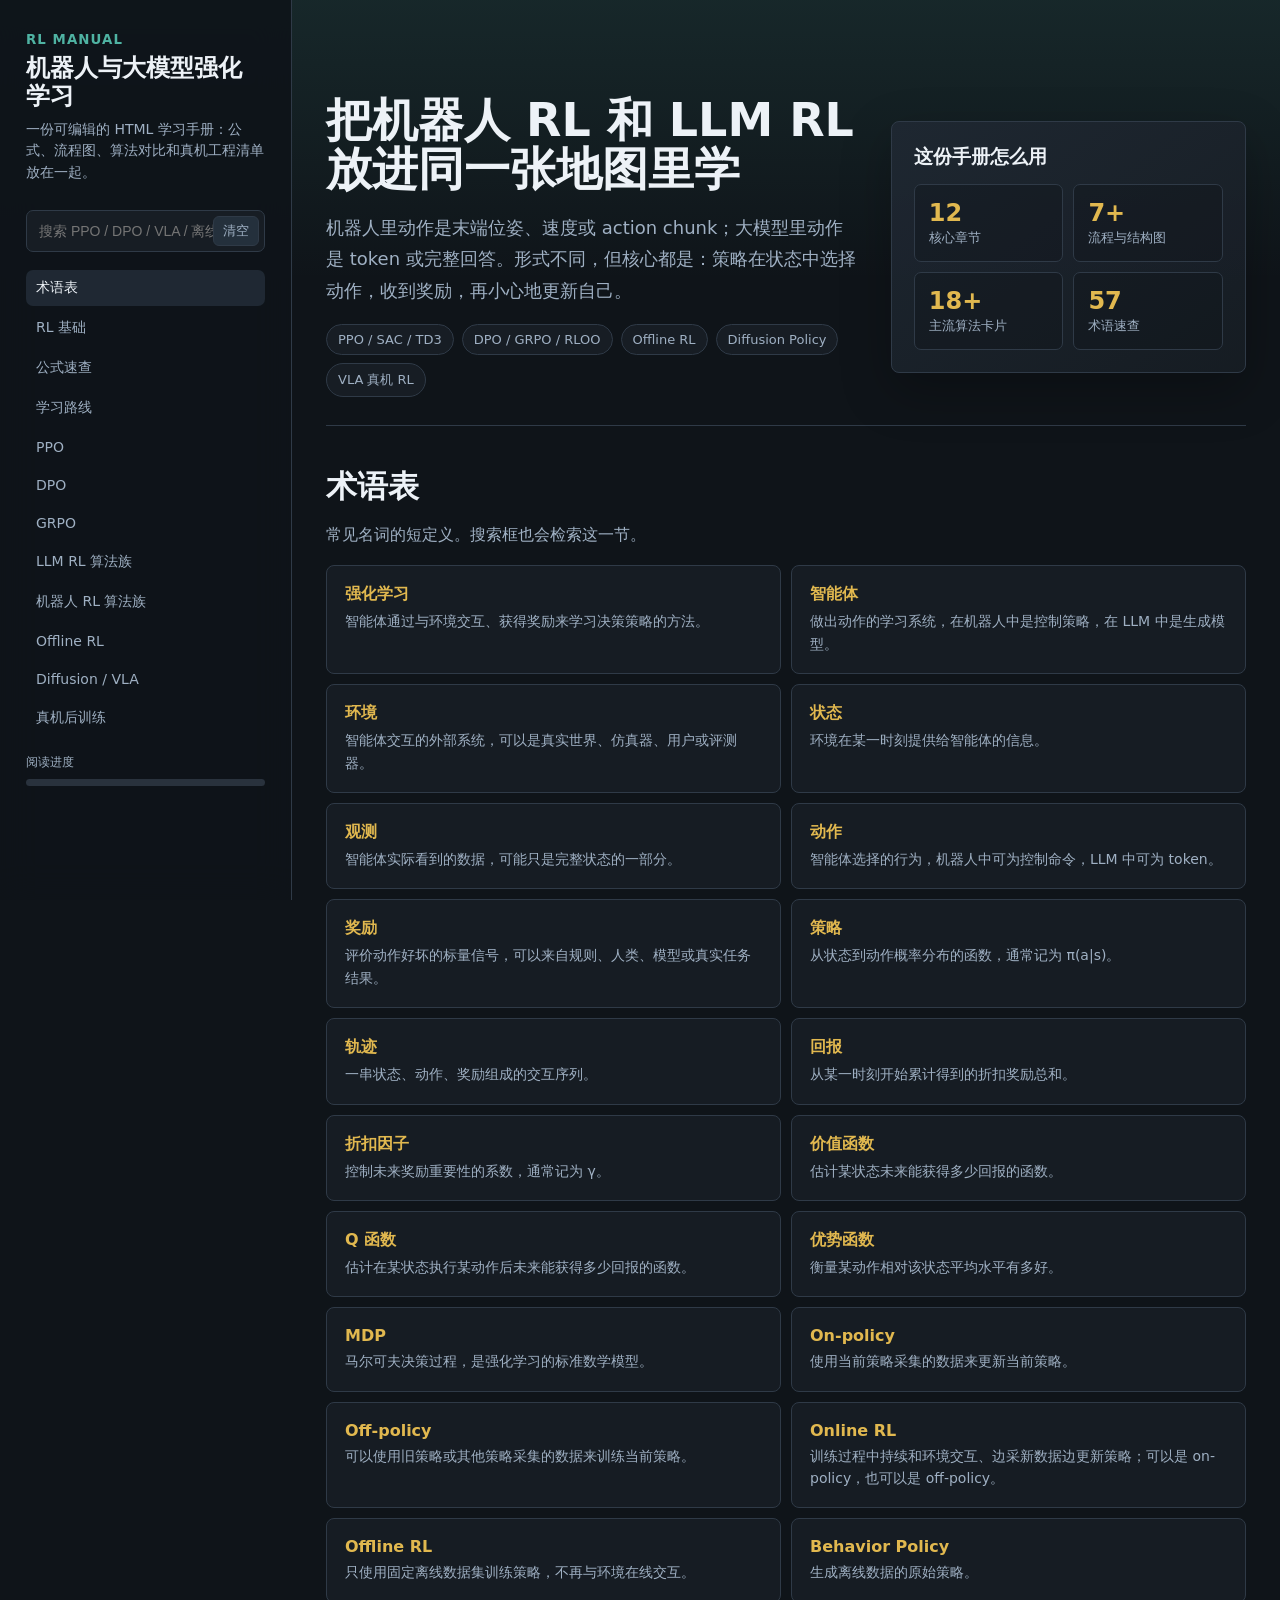
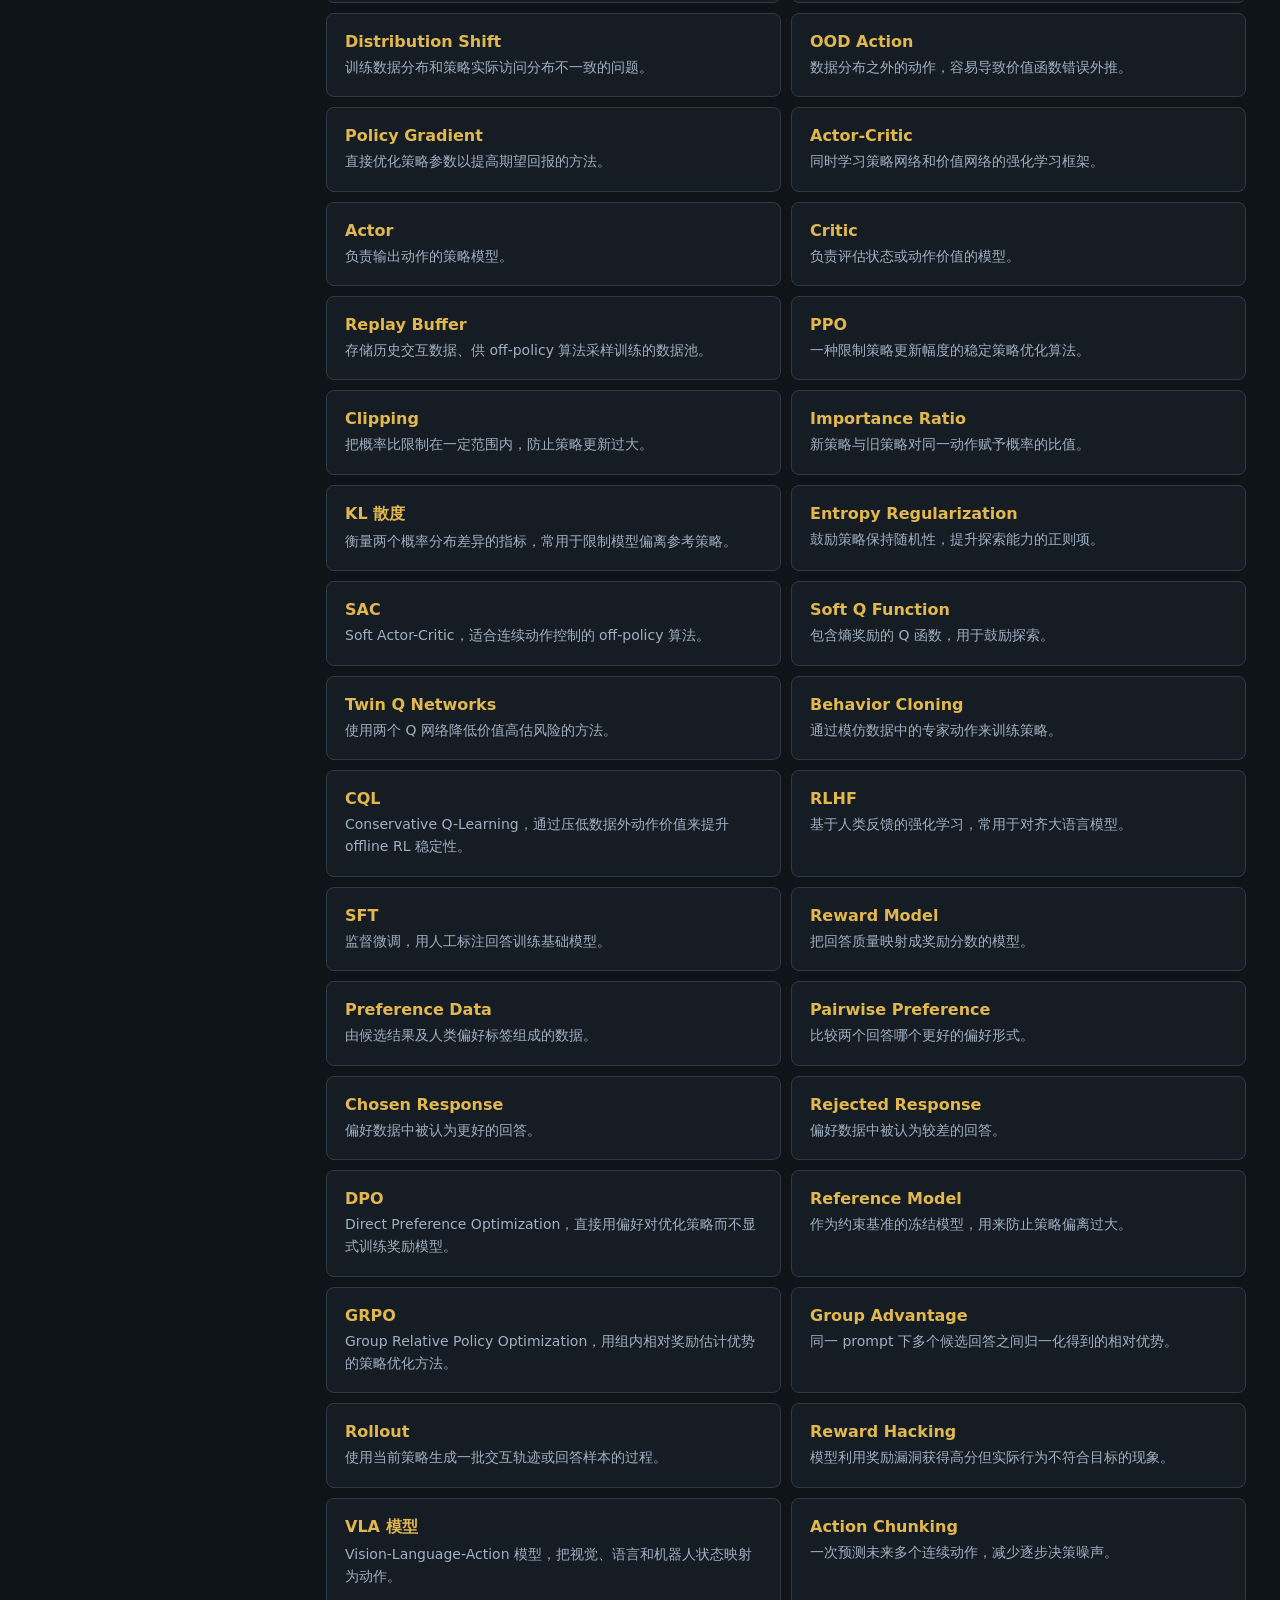
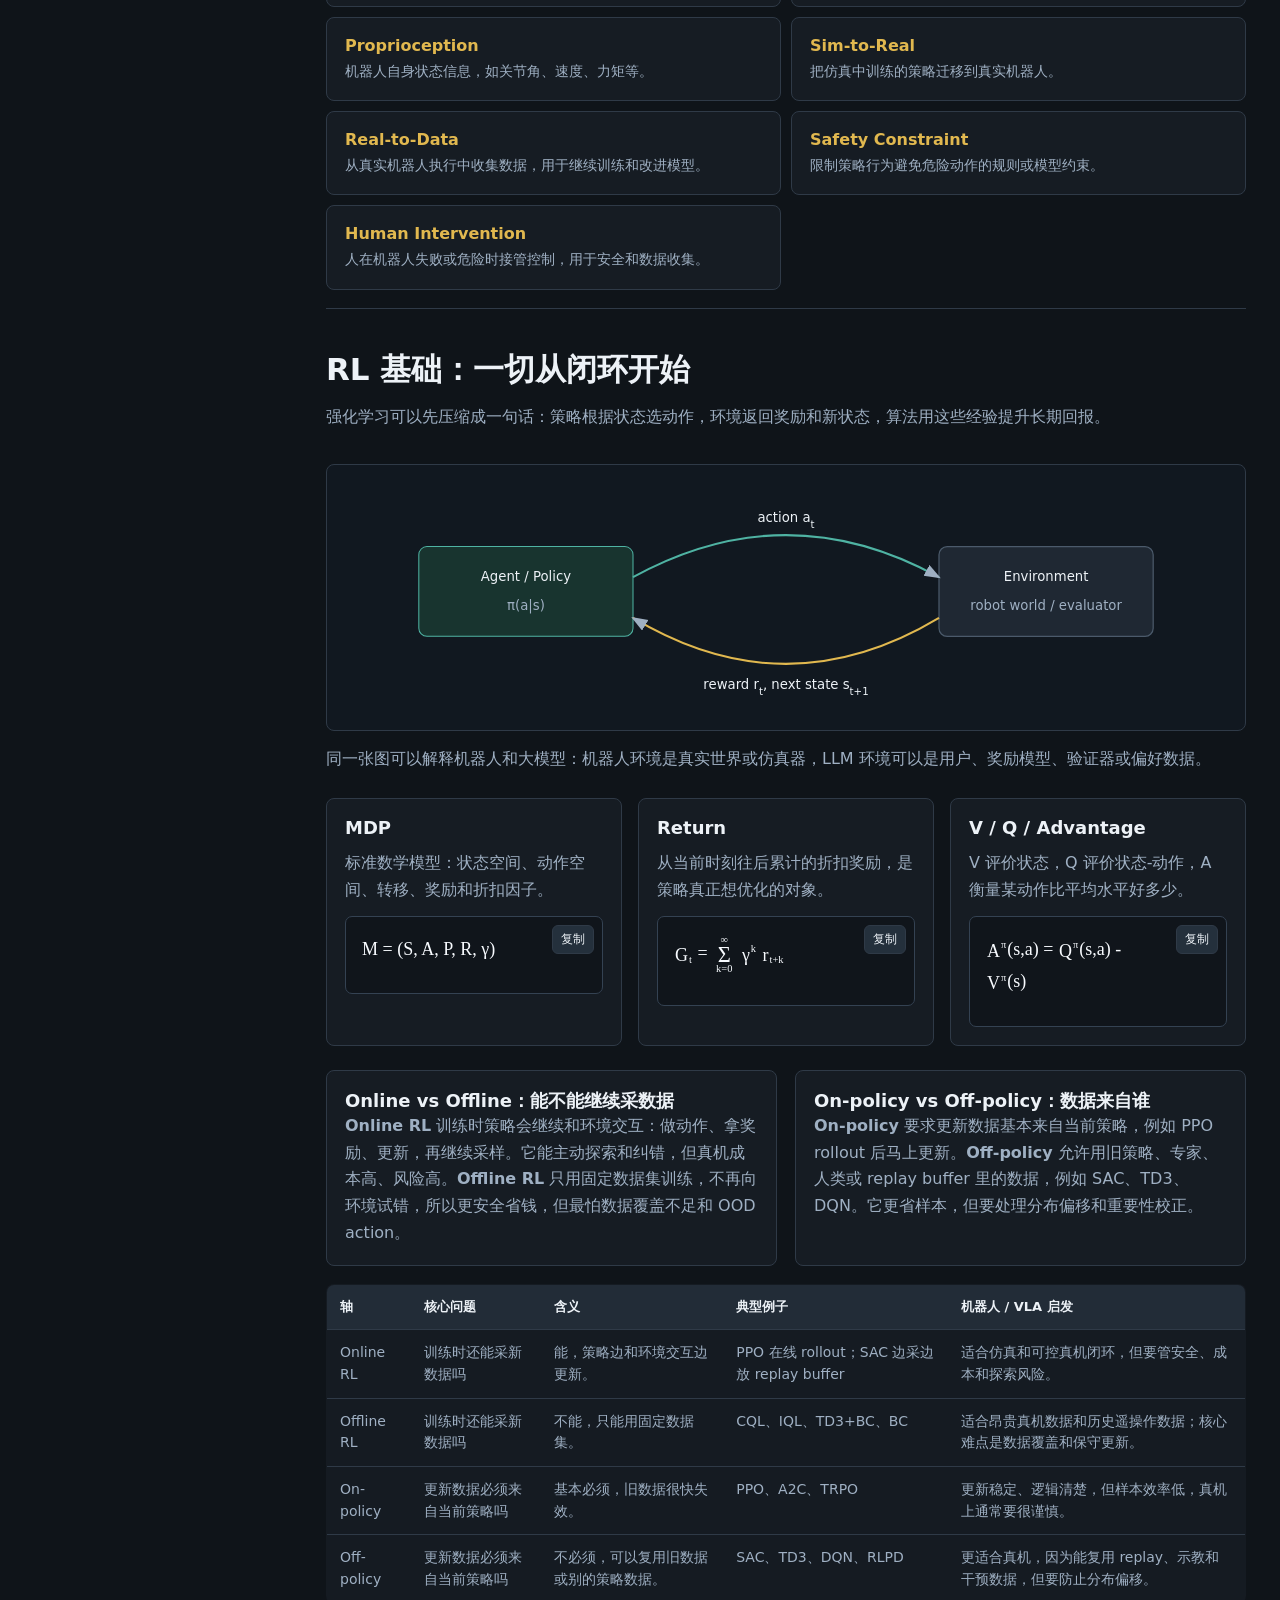
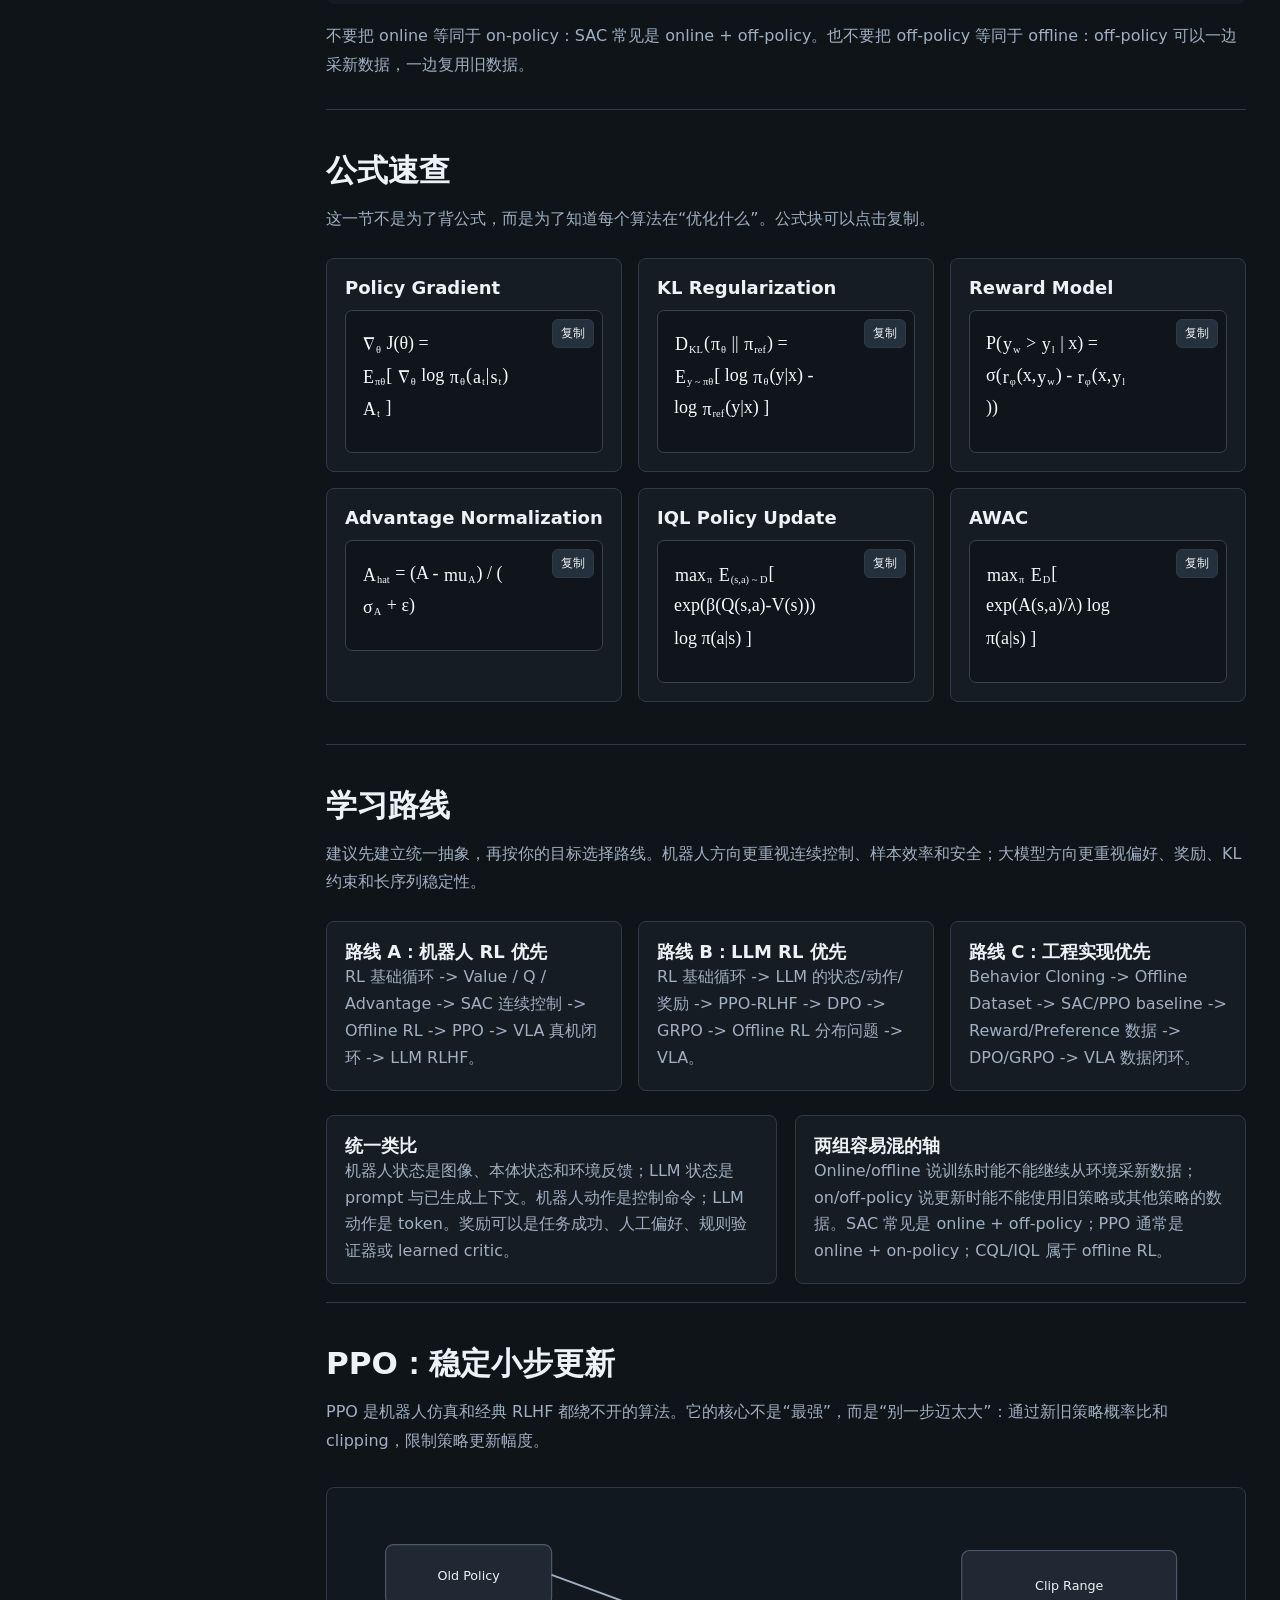
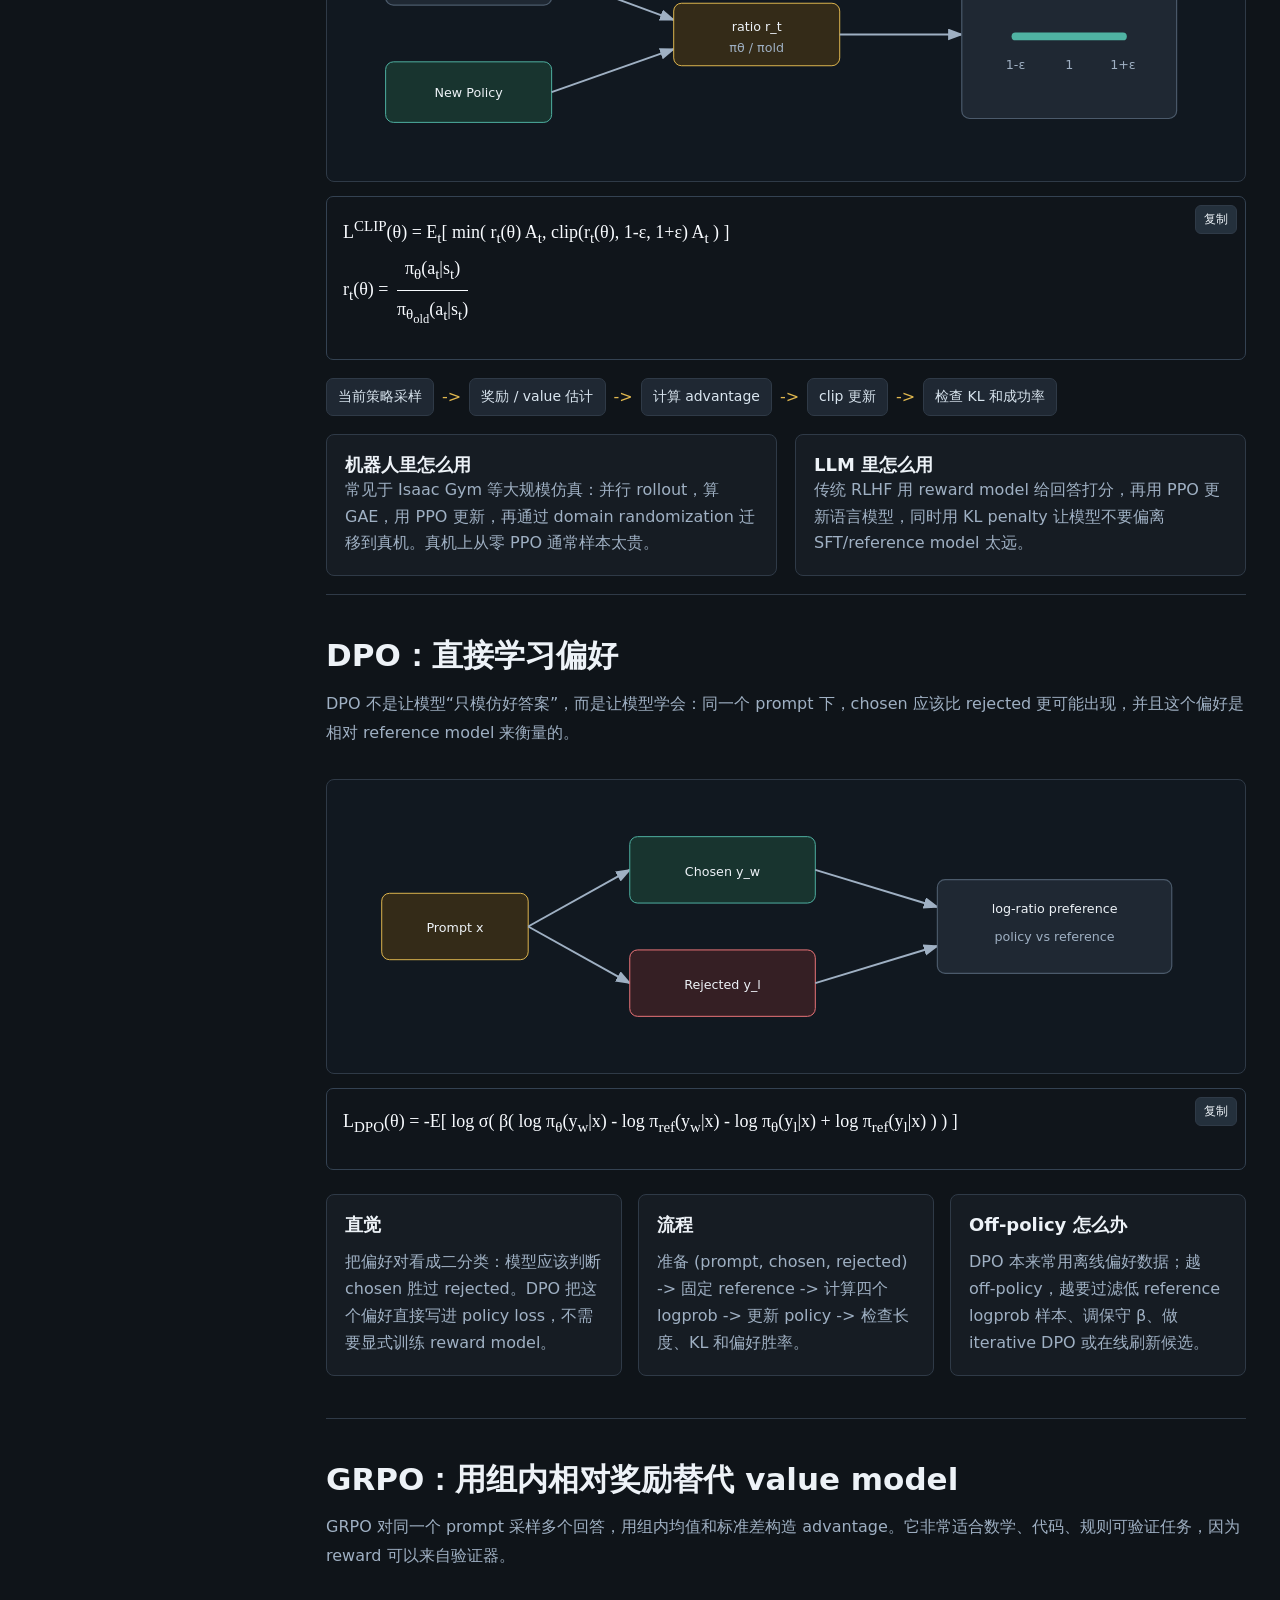
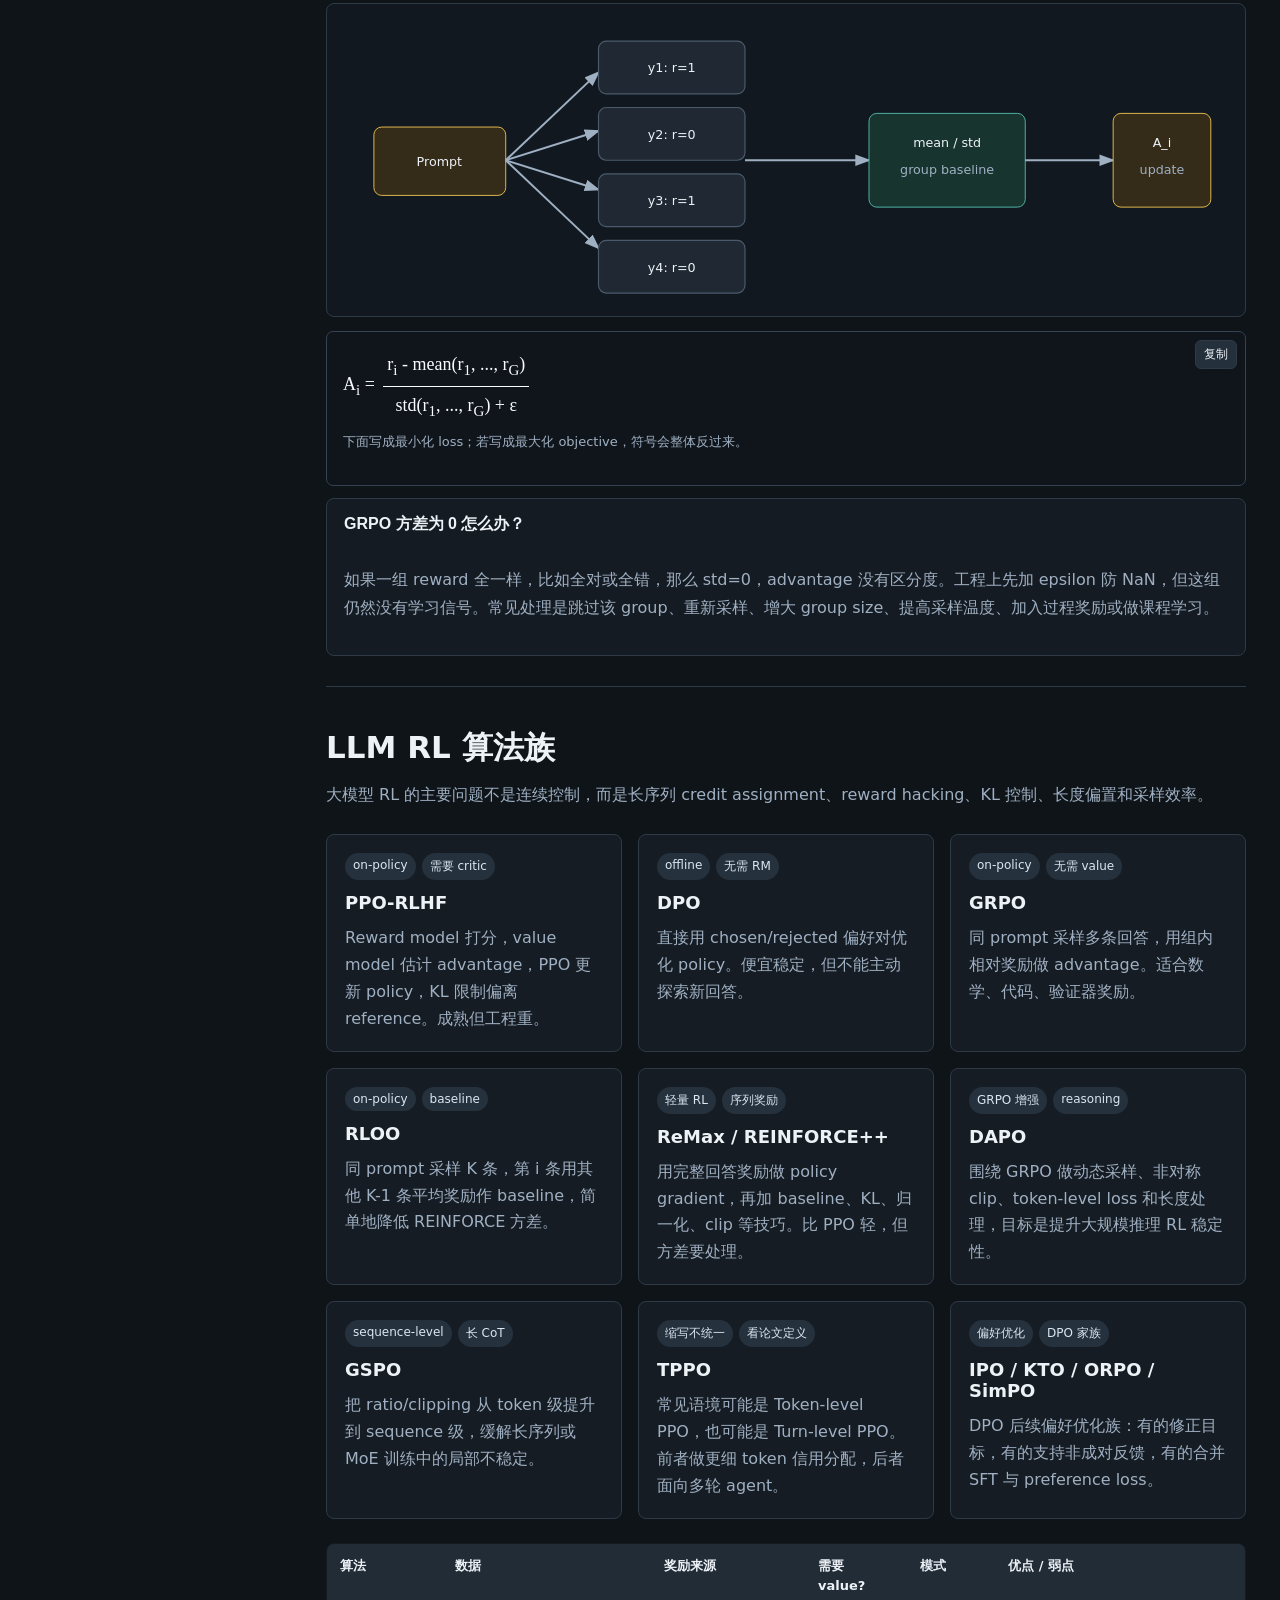
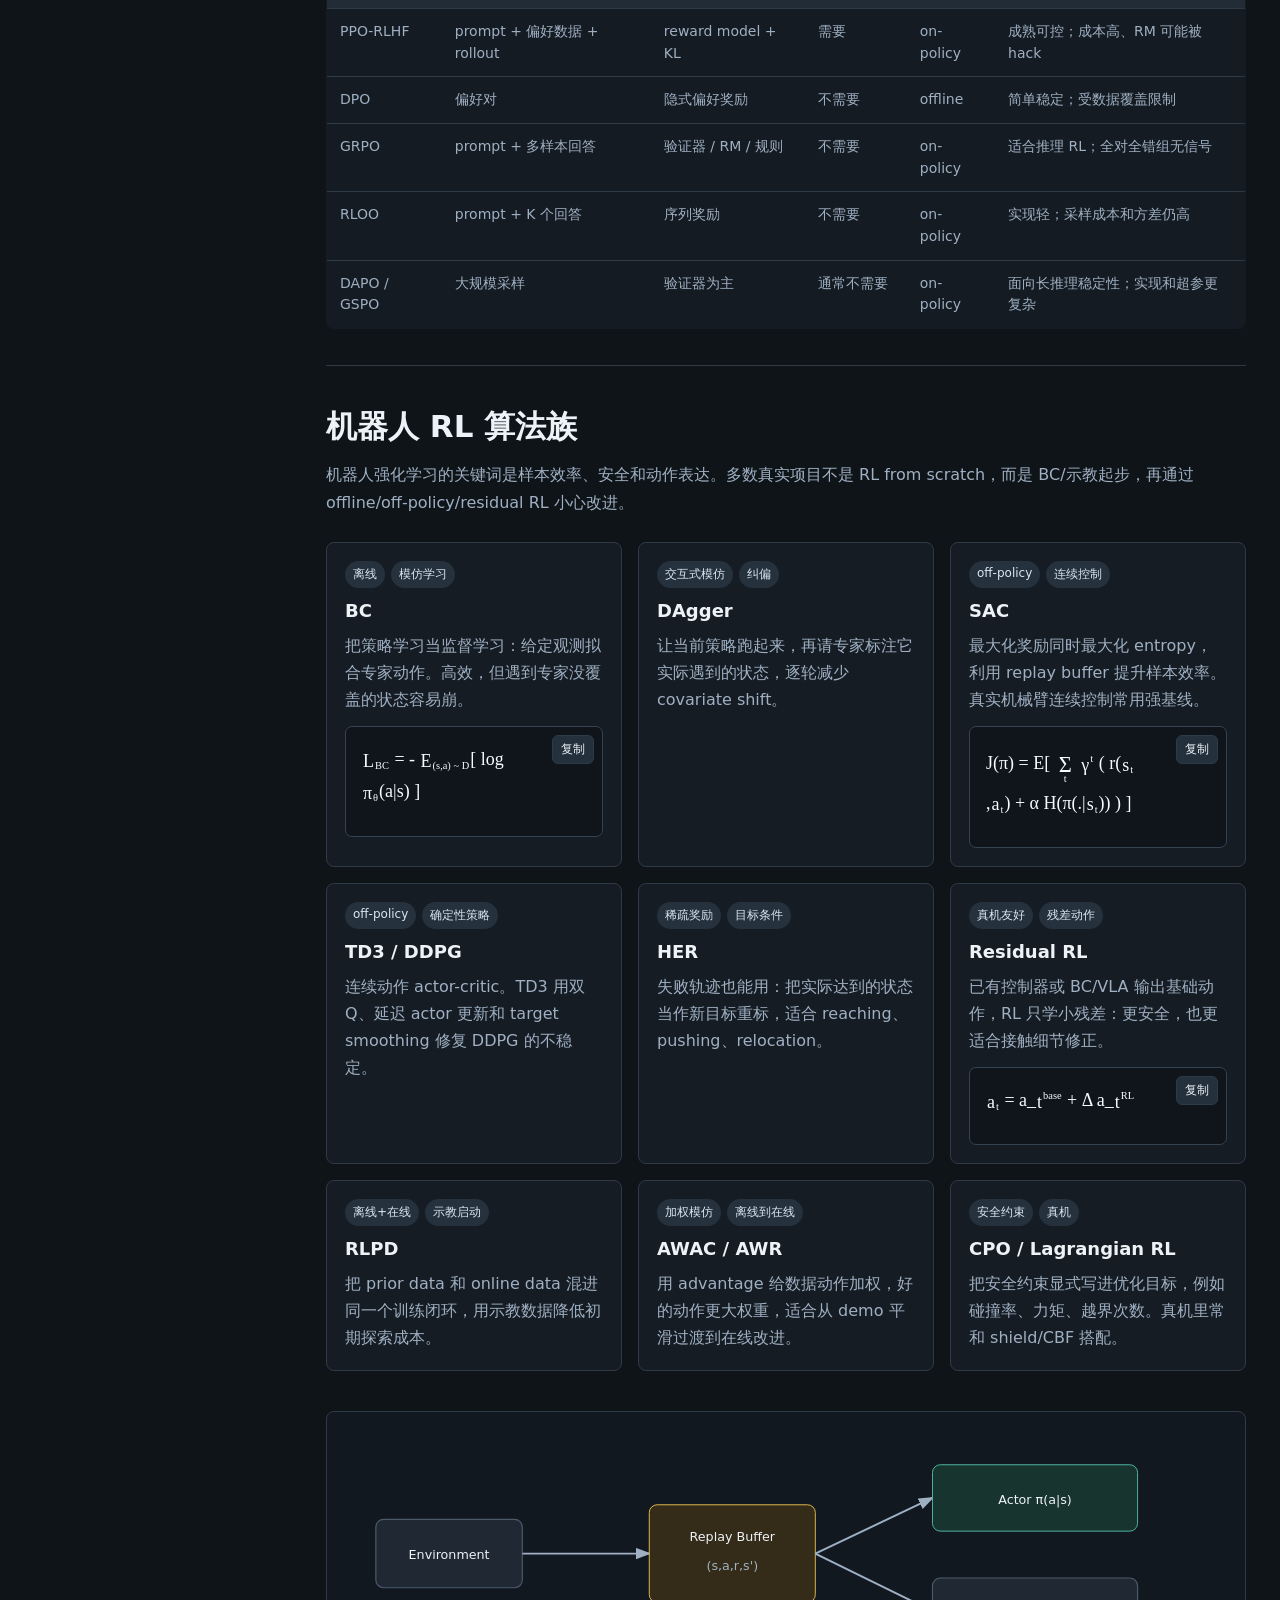
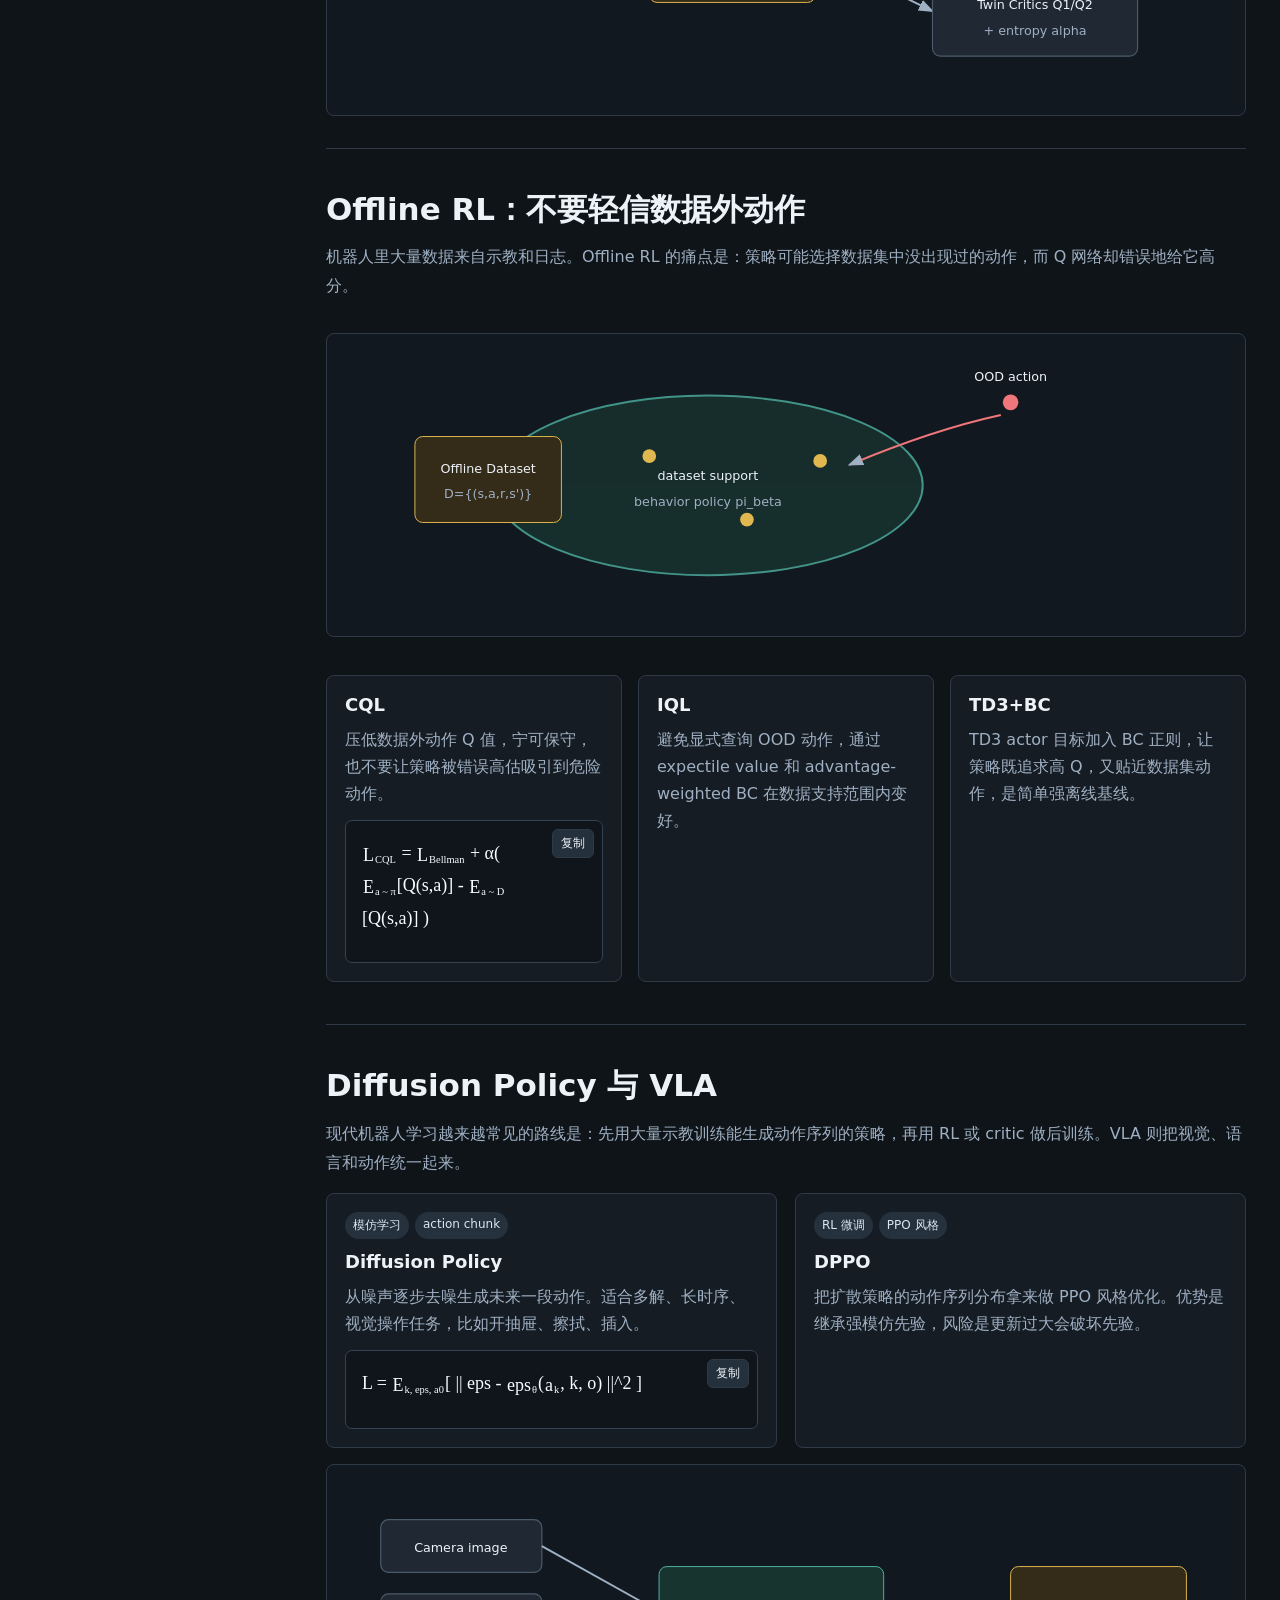
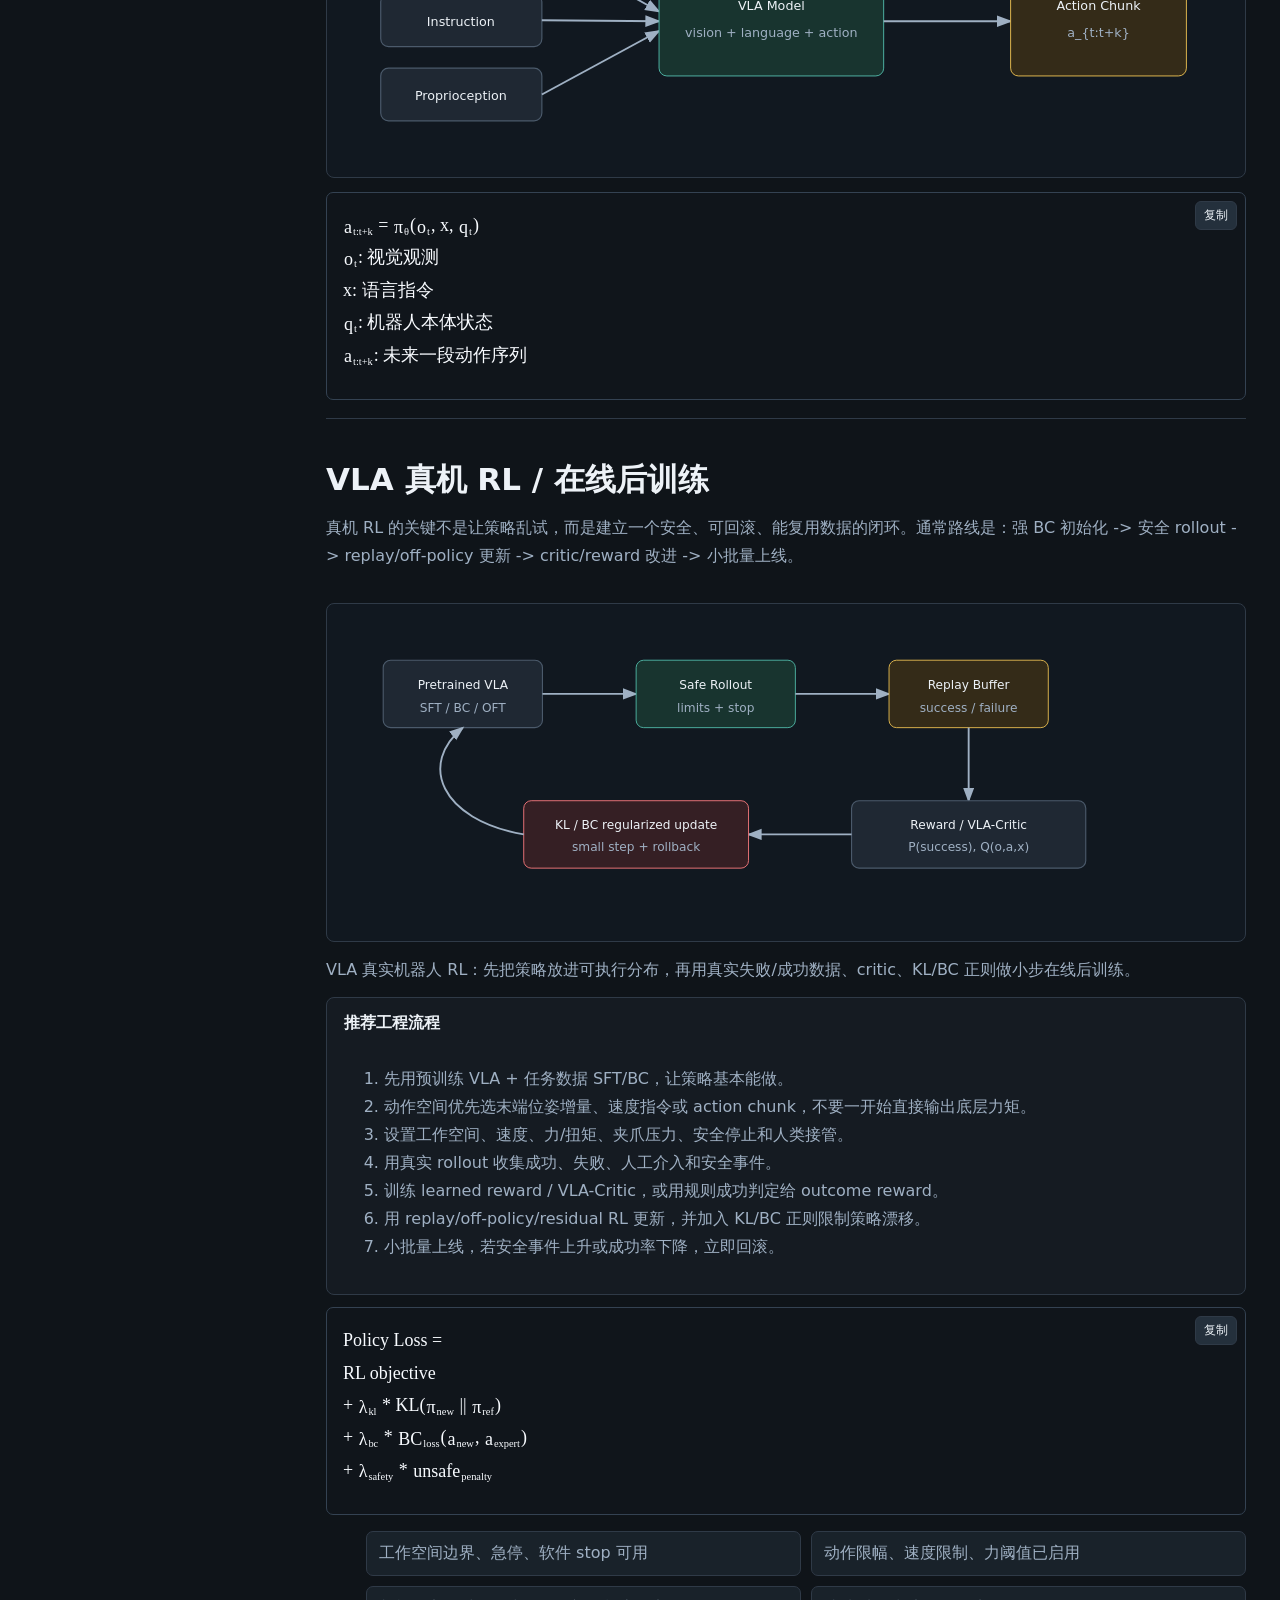
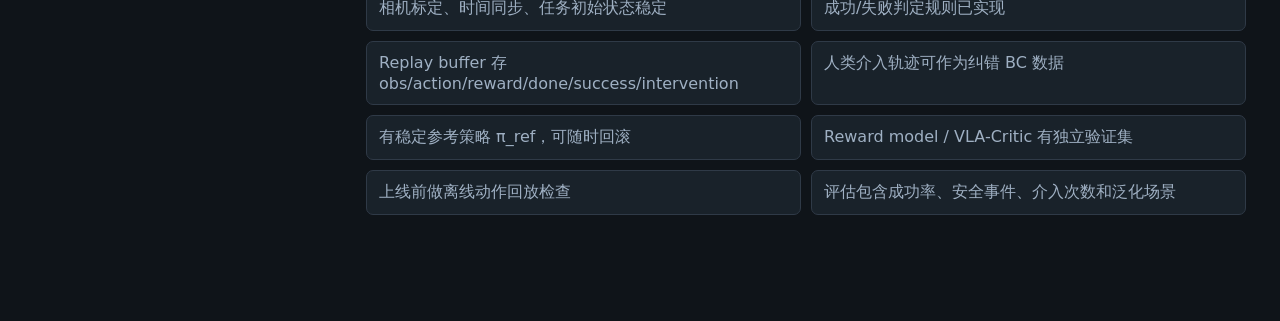
==== commit e88144bd: "Move RL basics and glossary forward" ====
--- a/RL/index.html
+++ b/RL/index.html
@@ -20,8 +20,10 @@
         <button id="clearSearch" type="button" aria-label="清空搜索">清空</button>
       </div>
       <nav class="nav">
+        <a href="#glossary">术语表</a>
+        <a href="#rl-foundations">RL 基础</a>
+        <a href="#cheatsheet">公式速查</a>
         <a href="#roadmap">学习路线</a>
-        <a href="#rl-foundations">RL 基础</a>
         <a href="#ppo">PPO</a>
         <a href="#dpo">DPO</a>
         <a href="#grpo">GRPO</a>
@@ -30,8 +32,6 @@
         <a href="#offline-rl">Offline RL</a>
         <a href="#diffusion-vla">Diffusion / VLA</a>
         <a href="#real-robot">真机后训练</a>
-        <a href="#cheatsheet">公式速查</a>
-        <a href="#glossary">术语表</a>
       </nav>
       <div class="progress-wrap">
         阅读进度
@@ -58,615 +58,12 @@
             <div class="stat"><b>12</b><span>核心章节</span></div>
             <div class="stat"><b>7+</b><span>流程与结构图</span></div>
             <div class="stat"><b>18+</b><span>主流算法卡片</span></div>
-            <div class="stat"><b>56</b><span>术语速查</span></div>
+            <div class="stat"><b>57</b><span>术语速查</span></div>
           </div>
         </div>
       </header>
 
       <div id="noResults" class="no-results">没有找到匹配内容。可以试试 “critic”、“KL”、“reward”、“VLA” 或算法缩写。</div>
-
-      <section id="roadmap" class="section" data-tags="roadmap 学习路线 robot llm vla">
-        <h2>学习路线</h2>
-        <p class="lead">建议先建立统一抽象，再按你的目标选择路线。机器人方向更重视连续控制、样本效率和安全；大模型方向更重视偏好、奖励、KL 约束和长序列稳定性。</p>
-        <div class="grid">
-          <article class="path-card" data-tags="机器人 优先 路线 SAC Offline VLA">
-            <h3>路线 A：机器人 RL 优先</h3>
-            <p>RL 基础循环 -> Value / Q / Advantage -> SAC 连续控制 -> Offline RL -> PPO -> VLA 真机闭环 -> LLM RLHF。</p>
-          </article>
-          <article class="path-card" data-tags="LLM 优先 路线 PPO DPO GRPO">
-            <h3>路线 B：LLM RL 优先</h3>
-            <p>RL 基础循环 -> LLM 的状态/动作/奖励 -> PPO-RLHF -> DPO -> GRPO -> Offline RL 分布问题 -> VLA。</p>
-          </article>
-          <article class="path-card" data-tags="工程 实现 路线 BC 数据 奖励">
-            <h3>路线 C：工程实现优先</h3>
-            <p>Behavior Cloning -> Offline Dataset -> SAC/PPO baseline -> Reward/Preference 数据 -> DPO/GRPO -> VLA 数据闭环。</p>
-          </article>
-        </div>
-        <div class="two-col">
-          <div class="note" data-tags="机器人 LLM 类比">
-            <h3>统一类比</h3>
-            <p>机器人状态是图像、本体状态和环境反馈；LLM 状态是 prompt 与已生成上下文。机器人动作是控制命令；LLM 动作是 token。奖励可以是任务成功、人工偏好、规则验证器或 learned critic。</p>
-          </div>
-          <div class="note" data-tags="on policy off policy offline">
-            <h3>三个数据模式</h3>
-            <p>On-policy 用当前策略刚采的数据；off-policy 可以复用旧数据和 replay buffer；offline RL 只用固定数据集。真机机器人通常偏好 off-policy/offline，因为真实交互贵且有风险。</p>
-          </div>
-        </div>
-      </section>
-
-      <section id="rl-foundations" class="section" data-tags="RL foundation MDP return value Q advantage">
-        <h2>RL 基础：一切从闭环开始</h2>
-        <p class="lead">强化学习可以先压缩成一句话：策略根据状态选动作，环境返回奖励和新状态，算法用这些经验提升长期回报。</p>
-
-        <svg class="diagram" viewBox="0 0 900 260" role="img" aria-label="强化学习基本闭环">
-          <defs>
-            <marker id="arrowA" markerWidth="10" markerHeight="10" refX="7" refY="3" orient="auto">
-              <path d="M0,0 L0,6 L8,3 z" fill="#9fb0c3"></path>
-            </marker>
-          </defs>
-          <rect class="box-accent" x="90" y="80" width="210" height="88" rx="8"></rect>
-          <text x="195" y="114" text-anchor="middle">Agent / Policy</text>
-          <text class="muted" x="195" y="142" text-anchor="middle">π(a|s)</text>
-          <rect class="box" x="600" y="80" width="210" height="88" rx="8"></rect>
-          <text x="705" y="114" text-anchor="middle">Environment</text>
-          <text class="muted" x="705" y="142" text-anchor="middle">robot world / evaluator</text>
-          <path d="M300 110 C400 55, 500 55, 600 110" stroke="#4fb3a3" stroke-width="2" fill="none" marker-end="url(#arrowA)"></path>
-          <text x="450" y="56" text-anchor="middle">action a<tspan baseline-shift="sub" font-size="10">t</tspan></text>
-          <path d="M600 150 C500 210, 400 210, 300 150" stroke="#e1b84f" stroke-width="2" fill="none" marker-end="url(#arrowA)"></path>
-          <text x="450" y="220" text-anchor="middle">reward r<tspan baseline-shift="sub" font-size="10">t</tspan>, next state s<tspan baseline-shift="sub" font-size="10">t+1</tspan></text>
-        </svg>
-        <p class="caption">同一张图可以解释机器人和大模型：机器人环境是真实世界或仿真器，LLM 环境可以是用户、奖励模型、验证器或偏好数据。</p>
-
-        <div class="grid">
-          <article class="algo-card" data-tags="MDP 状态 动作 奖励">
-            <h3>MDP</h3>
-            <p>标准数学模型：状态空间、动作空间、转移、奖励和折扣因子。</p>
-            <div class="formula"><button class="copy-formula">复制</button><pre>\mathcal{M} = (\mathcal{S}, \mathcal{A}, P, R, \gamma)</pre></div>
-          </article>
-          <article class="algo-card" data-tags="return 回报 折扣">
-            <h3>Return</h3>
-            <p>从当前时刻往后累计的折扣奖励，是策略真正想优化的对象。</p>
-            <div class="formula"><button class="copy-formula">复制</button><pre>G_t = \sum_{k=0}^{\infty} \gamma^k r_{t+k}</pre></div>
-          </article>
-          <article class="algo-card" data-tags="value Q advantage">
-            <h3>V / Q / Advantage</h3>
-            <p>V 评价状态，Q 评价状态-动作，A 衡量某动作比平均水平好多少。</p>
-            <div class="formula"><button class="copy-formula">复制</button><pre>A^\pi(s,a) = Q^\pi(s,a) - V^\pi(s)</pre></div>
-          </article>
-        </div>
-      </section>
-
-      <section id="ppo" class="section" data-tags="PPO RLHF robot clipped objective KL GAE">
-        <h2>PPO：稳定小步更新</h2>
-        <p class="lead">PPO 是机器人仿真和经典 RLHF 都绕不开的算法。它的核心不是“最强”，而是“别一步迈太大”：通过新旧策略概率比和 clipping，限制策略更新幅度。</p>
-
-        <svg class="diagram" viewBox="0 0 940 300" role="img" aria-label="PPO clipped objective">
-          <defs>
-            <marker id="arrowB" markerWidth="10" markerHeight="10" refX="7" refY="3" orient="auto">
-              <path d="M0,0 L0,6 L8,3 z" fill="#9fb0c3"></path>
-            </marker>
-          </defs>
-          <rect class="box" x="60" y="58" width="170" height="62" rx="8"></rect>
-          <text x="145" y="94" text-anchor="middle">Old Policy</text>
-          <rect class="box-accent" x="60" y="178" width="170" height="62" rx="8"></rect>
-          <text x="145" y="214" text-anchor="middle">New Policy</text>
-          <line x1="230" y1="89" x2="355" y2="135" stroke="#9fb0c3" stroke-width="2" marker-end="url(#arrowB)"></line>
-          <line x1="230" y1="209" x2="355" y2="165" stroke="#9fb0c3" stroke-width="2" marker-end="url(#arrowB)"></line>
-          <rect class="box-warn" x="355" y="118" width="170" height="64" rx="8"></rect>
-          <text x="440" y="146" text-anchor="middle">ratio r_t</text>
-          <text class="muted" x="440" y="168" text-anchor="middle">πθ / πold</text>
-          <line x1="525" y1="150" x2="650" y2="150" stroke="#9fb0c3" stroke-width="2" marker-end="url(#arrowB)"></line>
-          <rect class="box" x="650" y="64" width="220" height="172" rx="8"></rect>
-          <text x="760" y="104" text-anchor="middle">Clip Range</text>
-          <line x1="705" y1="152" x2="815" y2="152" stroke="#4fb3a3" stroke-width="8" stroke-linecap="round"></line>
-          <text class="muted" x="705" y="185" text-anchor="middle">1-ε</text>
-          <text class="muted" x="760" y="185" text-anchor="middle">1</text>
-          <text class="muted" x="815" y="185" text-anchor="middle">1+ε</text>
-        </svg>
-
-        <div class="formula" data-tags="PPO formula L^{CLIP} clip(r_t">
-          <button class="copy-formula">复制</button>
-          <div class="math-view">
-            L<sup>CLIP</sup>(θ) = E<sub>t</sub>[ min( r<sub>t</sub>(θ) A<sub>t</sub>, clip(r<sub>t</sub>(θ), 1-ε, 1+ε) A<sub>t</sub> ) ]<br>
-            r<sub>t</sub>(θ) =
-            <span class="frac"><span>π<sub>θ</sub>(a<sub>t</sub>|s<sub>t</sub>)</span><span>π<sub>θ<sub>old</sub></sub>(a<sub>t</sub>|s<sub>t</sub>)</span></span>
-          </div>
-          <pre>L^{CLIP}(\theta) =
-E_t[
-  min(
-    r_t(\theta) A_t,
-    clip(r_t(\theta), 1-\epsilon, 1+\epsilon) A_t
-  )
-]
-
-r_t(\theta) = \pi_\theta(a_t|s_t) / \pi_{\theta_{\mathrm{old}}}(a_t|s_t)</pre>
-        </div>
-
-        <div class="flow">
-          <div class="flow-row">
-            <span class="pill">当前策略采样</span><span class="arrow">-></span>
-            <span class="pill">奖励 / value 估计</span><span class="arrow">-></span>
-            <span class="pill">计算 advantage</span><span class="arrow">-></span>
-            <span class="pill">clip 更新</span><span class="arrow">-></span>
-            <span class="pill">检查 KL 和成功率</span>
-          </div>
-        </div>
-
-        <div class="two-col">
-          <div class="note" data-tags="PPO robot">
-            <h3>机器人里怎么用</h3>
-            <p>常见于 Isaac Gym 等大规模仿真：并行 rollout，算 GAE，用 PPO 更新，再通过 domain randomization 迁移到真机。真机上从零 PPO 通常样本太贵。</p>
-          </div>
-          <div class="note" data-tags="PPO RLHF LLM">
-            <h3>LLM 里怎么用</h3>
-            <p>传统 RLHF 用 reward model 给回答打分，再用 PPO 更新语言模型，同时用 KL penalty 让模型不要偏离 SFT/reference model 太远。</p>
-          </div>
-        </div>
-      </section>
-
-      <section id="dpo" class="section" data-tags="DPO preference chosen rejected reference model">
-        <h2>DPO：直接学习偏好</h2>
-        <p class="lead">DPO 不是让模型“只模仿好答案”，而是让模型学会：同一个 prompt 下，chosen 应该比 rejected 更可能出现，并且这个偏好是相对 reference model 来衡量的。</p>
-
-        <svg class="diagram" viewBox="0 0 940 300" role="img" aria-label="DPO pairwise preference">
-          <defs>
-            <marker id="arrowC" markerWidth="10" markerHeight="10" refX="7" refY="3" orient="auto">
-              <path d="M0,0 L0,6 L8,3 z" fill="#9fb0c3"></path>
-            </marker>
-          </defs>
-          <rect class="box-warn" x="56" y="116" width="150" height="68" rx="8"></rect>
-          <text x="131" y="156" text-anchor="middle">Prompt x</text>
-          <line x1="206" y1="150" x2="310" y2="92" stroke="#9fb0c3" stroke-width="2" marker-end="url(#arrowC)"></line>
-          <line x1="206" y1="150" x2="310" y2="208" stroke="#9fb0c3" stroke-width="2" marker-end="url(#arrowC)"></line>
-          <rect class="box-accent" x="310" y="58" width="190" height="68" rx="8"></rect>
-          <text x="405" y="98" text-anchor="middle">Chosen y_w</text>
-          <rect class="box-danger" x="310" y="174" width="190" height="68" rx="8"></rect>
-          <text x="405" y="214" text-anchor="middle">Rejected y_l</text>
-          <line x1="500" y1="92" x2="625" y2="130" stroke="#9fb0c3" stroke-width="2" marker-end="url(#arrowC)"></line>
-          <line x1="500" y1="208" x2="625" y2="170" stroke="#9fb0c3" stroke-width="2" marker-end="url(#arrowC)"></line>
-          <rect class="box" x="625" y="102" width="240" height="96" rx="8"></rect>
-          <text x="745" y="136" text-anchor="middle">log-ratio preference</text>
-          <text class="muted" x="745" y="165" text-anchor="middle">policy vs reference</text>
-        </svg>
-
-        <div class="formula" data-tags="DPO formula chosen rejected">
-          <button class="copy-formula">复制</button>
-          <div class="math-view">
-            L<sub>DPO</sub>(θ) = -E[ log σ( β( log π<sub>θ</sub>(y<sub>w</sub>|x) - log π<sub>ref</sub>(y<sub>w</sub>|x) - log π<sub>θ</sub>(y<sub>l</sub>|x) + log π<sub>ref</sub>(y<sub>l</sub>|x) ) ) ]
-          </div>
-          <pre>L_{DPO}(\theta) =
-- E [
-  log sigma(
-    beta [
-      log pi_theta(y_w|x) - log pi_ref(y_w|x)
-      - log pi_theta(y_l|x) + log pi_ref(y_l|x)
-    ]
-  )
-]</pre>
-        </div>
-
-        <div class="grid">
-          <article class="algo-card" data-tags="DPO intuition">
-            <h3>直觉</h3>
-            <p>把偏好对看成二分类：模型应该判断 chosen 胜过 rejected。DPO 把这个偏好直接写进 policy loss，不需要显式训练 reward model。</p>
-          </article>
-          <article class="algo-card" data-tags="DPO workflow">
-            <h3>流程</h3>
-            <p>准备 (prompt, chosen, rejected) -> 固定 reference -> 计算四个 logprob -> 更新 policy -> 检查长度、KL 和偏好胜率。</p>
-          </article>
-          <article class="algo-card" data-tags="DPO off policy">
-            <h3>Off-policy 怎么办</h3>
-            <p>DPO 本来常用离线偏好数据；越 off-policy，越要过滤低 reference logprob 样本、调保守 β、做 iterative DPO 或在线刷新候选。</p>
-          </article>
-        </div>
-      </section>
-
-      <section id="grpo" class="section" data-tags="GRPO group relative policy optimization RLOO DAPO GSPO">
-        <h2>GRPO：用组内相对奖励替代 value model</h2>
-        <p class="lead">GRPO 对同一个 prompt 采样多个回答，用组内均值和标准差构造 advantage。它非常适合数学、代码、规则可验证任务，因为 reward 可以来自验证器。</p>
-
-        <svg class="diagram" viewBox="0 0 940 320" role="img" aria-label="GRPO group advantage">
-          <defs>
-            <marker id="arrowD" markerWidth="10" markerHeight="10" refX="7" refY="3" orient="auto">
-              <path d="M0,0 L0,6 L8,3 z" fill="#9fb0c3"></path>
-            </marker>
-          </defs>
-          <rect class="box-warn" x="48" y="126" width="135" height="70" rx="8"></rect>
-          <text x="115" y="166" text-anchor="middle">Prompt</text>
-          <line x1="183" y1="160" x2="278" y2="70" stroke="#9fb0c3" stroke-width="2" marker-end="url(#arrowD)"></line>
-          <line x1="183" y1="160" x2="278" y2="130" stroke="#9fb0c3" stroke-width="2" marker-end="url(#arrowD)"></line>
-          <line x1="183" y1="160" x2="278" y2="190" stroke="#9fb0c3" stroke-width="2" marker-end="url(#arrowD)"></line>
-          <line x1="183" y1="160" x2="278" y2="250" stroke="#9fb0c3" stroke-width="2" marker-end="url(#arrowD)"></line>
-          <rect class="box" x="278" y="38" width="150" height="54" rx="8"></rect>
-          <text x="353" y="70" text-anchor="middle">y1: r=1</text>
-          <rect class="box" x="278" y="106" width="150" height="54" rx="8"></rect>
-          <text x="353" y="138" text-anchor="middle">y2: r=0</text>
-          <rect class="box" x="278" y="174" width="150" height="54" rx="8"></rect>
-          <text x="353" y="206" text-anchor="middle">y3: r=1</text>
-          <rect class="box" x="278" y="242" width="150" height="54" rx="8"></rect>
-          <text x="353" y="274" text-anchor="middle">y4: r=0</text>
-          <line x1="428" y1="160" x2="555" y2="160" stroke="#9fb0c3" stroke-width="2" marker-end="url(#arrowD)"></line>
-          <rect class="box-accent" x="555" y="112" width="160" height="96" rx="8"></rect>
-          <text x="635" y="146" text-anchor="middle">mean / std</text>
-          <text class="muted" x="635" y="174" text-anchor="middle">group baseline</text>
-          <line x1="715" y1="160" x2="805" y2="160" stroke="#9fb0c3" stroke-width="2" marker-end="url(#arrowD)"></line>
-          <rect class="box-warn" x="805" y="112" width="100" height="96" rx="8"></rect>
-          <text x="855" y="146" text-anchor="middle">A_i</text>
-          <text class="muted" x="855" y="174" text-anchor="middle">update</text>
-        </svg>
-
-        <div class="formula" data-tags="GRPO formula A_i = group std">
-          <button class="copy-formula">复制</button>
-          <div class="math-view">
-            A<sub>i</sub> =
-            <span class="frac"><span>r<sub>i</sub> - mean(r<sub>1</sub>, ..., r<sub>G</sub>)</span><span>std(r<sub>1</sub>, ..., r<sub>G</sub>) + ε</span></span><br>
-            <span class="subtle">下面写成最小化 loss；若写成最大化 objective，符号会整体反过来。</span>
-          </div>
-          <pre>A_i = (r_i - mean(r_1, ..., r_G)) / (std(r_1, ..., r_G) + epsilon)
-
-Loss_{GRPO} =
-- E_{i,t} [
-  min(rho_{i,t} A_i, clip(rho_{i,t}, 1-epsilon, 1+epsilon) A_i)
-  - beta KL(pi_theta || pi_ref)
-]</pre>
-        </div>
-
-        <div class="details open" data-tags="GRPO zero variance">
-          <button type="button">GRPO 方差为 0 怎么办？</button>
-          <div class="body">
-            <p>如果一组 reward 全一样，比如全对或全错，那么 std=0，advantage 没有区分度。工程上先加 epsilon 防 NaN，但这组仍然没有学习信号。常见处理是跳过该 group、重新采样、增大 group size、提高采样温度、加入过程奖励或做课程学习。</p>
-          </div>
-        </div>
-      </section>
-
-      <section id="llm-rl" class="section" data-tags="LLM RL PPO DPO GRPO RLOO ReMax DAPO GSPO TPPO">
-        <h2>LLM RL 算法族</h2>
-        <p class="lead">大模型 RL 的主要问题不是连续控制，而是长序列 credit assignment、reward hacking、KL 控制、长度偏置和采样效率。</p>
-
-        <div class="grid">
-          <article class="algo-card" data-tags="PPO-RLHF value model reward model">
-            <div class="meta"><span>on-policy</span><span>需要 critic</span></div>
-            <h3>PPO-RLHF</h3>
-            <p>Reward model 打分，value model 估计 advantage，PPO 更新 policy，KL 限制偏离 reference。成熟但工程重。</p>
-          </article>
-          <article class="algo-card" data-tags="DPO offline preference">
-            <div class="meta"><span>offline</span><span>无需 RM</span></div>
-            <h3>DPO</h3>
-            <p>直接用 chosen/rejected 偏好对优化 policy。便宜稳定，但不能主动探索新回答。</p>
-          </article>
-          <article class="algo-card" data-tags="GRPO group relative">
-            <div class="meta"><span>on-policy</span><span>无需 value</span></div>
-            <h3>GRPO</h3>
-            <p>同 prompt 采样多条回答，用组内相对奖励做 advantage。适合数学、代码、验证器奖励。</p>
-          </article>
-          <article class="algo-card" data-tags="RLOO leave one out">
-            <div class="meta"><span>on-policy</span><span>baseline</span></div>
-            <h3>RLOO</h3>
-            <p>同 prompt 采样 K 条，第 i 条用其他 K-1 条平均奖励作 baseline，简单地降低 REINFORCE 方差。</p>
-          </article>
-          <article class="algo-card" data-tags="ReMax reinforce baseline">
-            <div class="meta"><span>轻量 RL</span><span>序列奖励</span></div>
-            <h3>ReMax / REINFORCE++</h3>
-            <p>用完整回答奖励做 policy gradient，再加 baseline、KL、归一化、clip 等技巧。比 PPO 轻，但方差要处理。</p>
-          </article>
-          <article class="algo-card" data-tags="DAPO decoupled clip dynamic sampling">
-            <div class="meta"><span>GRPO 增强</span><span>reasoning</span></div>
-            <h3>DAPO</h3>
-            <p>围绕 GRPO 做动态采样、非对称 clip、token-level loss 和长度处理，目标是提升大规模推理 RL 稳定性。</p>
-          </article>
-          <article class="algo-card" data-tags="GSPO sequence policy optimization">
-            <div class="meta"><span>sequence-level</span><span>长 CoT</span></div>
-            <h3>GSPO</h3>
-            <p>把 ratio/clipping 从 token 级提升到 sequence 级，缓解长序列或 MoE 训练中的局部不稳定。</p>
-          </article>
-          <article class="algo-card" data-tags="TPPO token level turn level">
-            <div class="meta"><span>缩写不统一</span><span>看论文定义</span></div>
-            <h3>TPPO</h3>
-            <p>常见语境可能是 Token-level PPO，也可能是 Turn-level PPO。前者做更细 token 信用分配，后者面向多轮 agent。</p>
-          </article>
-          <article class="algo-card" data-tags="KTO IPO ORPO SimPO preference optimization">
-            <div class="meta"><span>偏好优化</span><span>DPO 家族</span></div>
-            <h3>IPO / KTO / ORPO / SimPO</h3>
-            <p>DPO 后续偏好优化族：有的修正目标，有的支持非成对反馈，有的合并 SFT 与 preference loss。</p>
-          </article>
-        </div>
-
-        <table data-tags="LLM comparison table">
-          <thead>
-            <tr>
-              <th>算法</th>
-              <th>数据</th>
-              <th>奖励来源</th>
-              <th>需要 value?</th>
-              <th>模式</th>
-              <th>优点 / 弱点</th>
-            </tr>
-          </thead>
-          <tbody>
-            <tr><td>PPO-RLHF</td><td>prompt + 偏好数据 + rollout</td><td>reward model + KL</td><td>需要</td><td>on-policy</td><td>成熟可控；成本高、RM 可能被 hack</td></tr>
-            <tr><td>DPO</td><td>偏好对</td><td>隐式偏好奖励</td><td>不需要</td><td>offline</td><td>简单稳定；受数据覆盖限制</td></tr>
-            <tr><td>GRPO</td><td>prompt + 多样本回答</td><td>验证器 / RM / 规则</td><td>不需要</td><td>on-policy</td><td>适合推理 RL；全对全错组无信号</td></tr>
-            <tr><td>RLOO</td><td>prompt + K 个回答</td><td>序列奖励</td><td>不需要</td><td>on-policy</td><td>实现轻；采样成本和方差仍高</td></tr>
-            <tr><td>DAPO / GSPO</td><td>大规模采样</td><td>验证器为主</td><td>通常不需要</td><td>on-policy</td><td>面向长推理稳定性；实现和超参更复杂</td></tr>
-          </tbody>
-        </table>
-      </section>
-
-      <section id="robot-rl" class="section" data-tags="robot RL SAC TD3 PPO BC DAgger HER Residual RLPD">
-        <h2>机器人 RL 算法族</h2>
-        <p class="lead">机器人强化学习的关键词是样本效率、安全和动作表达。多数真实项目不是 RL from scratch，而是 BC/示教起步，再通过 offline/off-policy/residual RL 小心改进。</p>
-
-        <div class="grid">
-          <article class="algo-card" data-tags="BC behavior cloning imitation">
-            <div class="meta"><span>离线</span><span>模仿学习</span></div>
-            <h3>BC</h3>
-            <p>把策略学习当监督学习：给定观测拟合专家动作。高效，但遇到专家没覆盖的状态容易崩。</p>
-            <div class="formula"><button class="copy-formula">复制</button><pre>L_{BC} = - E_{(s,a)~D}[ log pi_theta(a|s) ]</pre></div>
-          </article>
-          <article class="algo-card" data-tags="DAgger distribution shift">
-            <div class="meta"><span>交互式模仿</span><span>纠偏</span></div>
-            <h3>DAgger</h3>
-            <p>让当前策略跑起来，再请专家标注它实际遇到的状态，逐轮减少 covariate shift。</p>
-          </article>
-          <article class="algo-card" data-tags="SAC soft actor critic entropy alpha">
-            <div class="meta"><span>off-policy</span><span>连续控制</span></div>
-            <h3>SAC</h3>
-            <p>最大化奖励同时最大化 entropy，利用 replay buffer 提升样本效率。真实机械臂连续控制常用强基线。</p>
-            <div class="formula"><button class="copy-formula">复制</button><pre>J(pi) = E[ sum_t gamma^t ( r(s_t,a_t) + alpha H(pi(.|s_t)) ) ]</pre></div>
-          </article>
-          <article class="algo-card" data-tags="TD3 DDPG deterministic actor critic">
-            <div class="meta"><span>off-policy</span><span>确定性策略</span></div>
-            <h3>TD3 / DDPG</h3>
-            <p>连续动作 actor-critic。TD3 用双 Q、延迟 actor 更新和 target smoothing 修复 DDPG 的不稳定。</p>
-          </article>
-          <article class="algo-card" data-tags="HER hindsight sparse reward goal">
-            <div class="meta"><span>稀疏奖励</span><span>目标条件</span></div>
-            <h3>HER</h3>
-            <p>失败轨迹也能用：把实际达到的状态当作新目标重标，适合 reaching、pushing、relocation。</p>
-          </article>
-          <article class="algo-card" data-tags="Residual RL controller correction">
-            <div class="meta"><span>真机友好</span><span>残差动作</span></div>
-            <h3>Residual RL</h3>
-            <p>已有控制器或 BC/VLA 输出基础动作，RL 只学小残差：更安全，也更适合接触细节修正。</p>
-            <div class="formula"><button class="copy-formula">复制</button><pre>a_t = a_t^{base} + Delta a_t^{RL}</pre></div>
-          </article>
-          <article class="algo-card" data-tags="RLPD prior data">
-            <div class="meta"><span>离线+在线</span><span>示教启动</span></div>
-            <h3>RLPD</h3>
-            <p>把 prior data 和 online data 混进同一个训练闭环，用示教数据降低初期探索成本。</p>
-          </article>
-          <article class="algo-card" data-tags="AWAC advantage weighted">
-            <div class="meta"><span>加权模仿</span><span>离线到在线</span></div>
-            <h3>AWAC / AWR</h3>
-            <p>用 advantage 给数据动作加权，好的动作更大权重，适合从 demo 平滑过渡到在线改进。</p>
-          </article>
-          <article class="algo-card" data-tags="CPO Lagrangian safety constraints">
-            <div class="meta"><span>安全约束</span><span>真机</span></div>
-            <h3>CPO / Lagrangian RL</h3>
-            <p>把安全约束显式写进优化目标，例如碰撞率、力矩、越界次数。真机里常和 shield/CBF 搭配。</p>
-          </article>
-        </div>
-
-        <svg class="diagram" viewBox="0 0 940 310" role="img" aria-label="SAC actor critic">
-          <defs>
-            <marker id="arrowE" markerWidth="10" markerHeight="10" refX="7" refY="3" orient="auto">
-              <path d="M0,0 L0,6 L8,3 z" fill="#9fb0c3"></path>
-            </marker>
-          </defs>
-          <rect class="box" x="50" y="110" width="150" height="70" rx="8"></rect>
-          <text x="125" y="151" text-anchor="middle">Environment</text>
-          <line x1="200" y1="145" x2="330" y2="145" stroke="#9fb0c3" stroke-width="2" marker-end="url(#arrowE)"></line>
-          <rect class="box-warn" x="330" y="95" width="170" height="100" rx="8"></rect>
-          <text x="415" y="132" text-anchor="middle">Replay Buffer</text>
-          <text class="muted" x="415" y="162" text-anchor="middle">(s,a,r,s')</text>
-          <line x1="500" y1="145" x2="620" y2="88" stroke="#9fb0c3" stroke-width="2" marker-end="url(#arrowE)"></line>
-          <line x1="500" y1="145" x2="620" y2="204" stroke="#9fb0c3" stroke-width="2" marker-end="url(#arrowE)"></line>
-          <rect class="box-accent" x="620" y="54" width="210" height="68" rx="8"></rect>
-          <text x="725" y="94" text-anchor="middle">Actor π(a|s)</text>
-          <rect class="box" x="620" y="170" width="210" height="80" rx="8"></rect>
-          <text x="725" y="202" text-anchor="middle">Twin Critics Q1/Q2</text>
-          <text class="muted" x="725" y="228" text-anchor="middle">+ entropy alpha</text>
-        </svg>
-      </section>
-
-      <section id="offline-rl" class="section" data-tags="offline RL CQL IQL TD3+BC OOD distribution shift">
-        <h2>Offline RL：不要轻信数据外动作</h2>
-        <p class="lead">机器人里大量数据来自示教和日志。Offline RL 的痛点是：策略可能选择数据集中没出现过的动作，而 Q 网络却错误地给它高分。</p>
-
-        <svg class="diagram" viewBox="0 0 940 310" role="img" aria-label="Offline RL distribution constraint">
-          <defs>
-            <marker id="arrowF" markerWidth="10" markerHeight="10" refX="7" refY="3" orient="auto">
-              <path d="M0,0 L0,6 L8,3 z" fill="#9fb0c3"></path>
-            </marker>
-          </defs>
-          <ellipse cx="390" cy="155" rx="220" ry="92" fill="#18342f" stroke="#4fb3a3" stroke-width="2" opacity="0.8"></ellipse>
-          <text x="390" y="150" text-anchor="middle">dataset support</text>
-          <text class="muted" x="390" y="176" text-anchor="middle">behavior policy pi_beta</text>
-          <circle cx="330" cy="125" r="7" fill="#e1b84f"></circle>
-          <circle cx="430" cy="190" r="7" fill="#e1b84f"></circle>
-          <circle cx="505" cy="130" r="7" fill="#e1b84f"></circle>
-          <circle cx="700" cy="70" r="8" fill="#ef767a"></circle>
-          <text x="700" y="48" text-anchor="middle">OOD action</text>
-          <path d="M690 83 C635 95, 585 113, 535 134" stroke="#ef767a" stroke-width="2" fill="none" marker-end="url(#arrowF)"></path>
-          <rect class="box-warn" x="90" y="105" width="150" height="88" rx="8"></rect>
-          <text x="165" y="142" text-anchor="middle">Offline Dataset</text>
-          <text class="muted" x="165" y="168" text-anchor="middle">D={(s,a,r,s')}</text>
-        </svg>
-
-        <div class="grid">
-          <article class="algo-card" data-tags="CQL conservative Q learning">
-            <h3>CQL</h3>
-            <p>压低数据外动作 Q 值，宁可保守，也不要让策略被错误高估吸引到危险动作。</p>
-            <div class="formula"><button class="copy-formula">复制</button><pre>L_{CQL} = L_{Bellman} + alpha( E_{a~pi}[Q(s,a)] - E_{a~D}[Q(s,a)] )</pre></div>
-          </article>
-          <article class="algo-card" data-tags="IQL implicit Q learning expectile">
-            <h3>IQL</h3>
-            <p>避免显式查询 OOD 动作，通过 expectile value 和 advantage-weighted BC 在数据支持范围内变好。</p>
-          </article>
-          <article class="algo-card" data-tags="TD3+BC offline baseline">
-            <h3>TD3+BC</h3>
-            <p>TD3 actor 目标加入 BC 正则，让策略既追求高 Q，又贴近数据集动作，是简单强离线基线。</p>
-          </article>
-        </div>
-      </section>
-
-      <section id="diffusion-vla" class="section" data-tags="Diffusion Policy DPPO VLA action chunk RT OpenVLA">
-        <h2>Diffusion Policy 与 VLA</h2>
-        <p class="lead">现代机器人学习越来越常见的路线是：先用大量示教训练能生成动作序列的策略，再用 RL 或 critic 做后训练。VLA 则把视觉、语言和动作统一起来。</p>
-
-        <div class="two-col">
-          <article class="algo-card" data-tags="Diffusion Policy">
-            <div class="meta"><span>模仿学习</span><span>action chunk</span></div>
-            <h3>Diffusion Policy</h3>
-            <p>从噪声逐步去噪生成未来一段动作。适合多解、长时序、视觉操作任务，比如开抽屉、擦拭、插入。</p>
-            <div class="formula"><button class="copy-formula">复制</button><pre>L = E_{k, eps, a_0}[ || eps - eps_theta(a_k, k, o) ||^2 ]</pre></div>
-          </article>
-          <article class="algo-card" data-tags="DPPO diffusion policy optimization">
-            <div class="meta"><span>RL 微调</span><span>PPO 风格</span></div>
-            <h3>DPPO</h3>
-            <p>把扩散策略的动作序列分布拿来做 PPO 风格优化。优势是继承强模仿先验，风险是更新过大会破坏先验。</p>
-          </article>
-        </div>
-
-        <svg class="diagram" viewBox="0 0 940 320" role="img" aria-label="VLA model">
-          <defs>
-            <marker id="arrowG" markerWidth="10" markerHeight="10" refX="7" refY="3" orient="auto">
-              <path d="M0,0 L0,6 L8,3 z" fill="#9fb0c3"></path>
-            </marker>
-          </defs>
-          <rect class="box" x="55" y="56" width="165" height="54" rx="8"></rect>
-          <text x="137" y="89" text-anchor="middle">Camera image</text>
-          <rect class="box" x="55" y="132" width="165" height="54" rx="8"></rect>
-          <text x="137" y="165" text-anchor="middle">Instruction</text>
-          <rect class="box" x="55" y="208" width="165" height="54" rx="8"></rect>
-          <text x="137" y="241" text-anchor="middle">Proprioception</text>
-          <line x1="220" y1="83" x2="340" y2="150" stroke="#9fb0c3" stroke-width="2" marker-end="url(#arrowG)"></line>
-          <line x1="220" y1="159" x2="340" y2="160" stroke="#9fb0c3" stroke-width="2" marker-end="url(#arrowG)"></line>
-          <line x1="220" y1="235" x2="340" y2="170" stroke="#9fb0c3" stroke-width="2" marker-end="url(#arrowG)"></line>
-          <rect class="box-accent" x="340" y="104" width="230" height="112" rx="8"></rect>
-          <text x="455" y="148" text-anchor="middle">VLA Model</text>
-          <text class="muted" x="455" y="176" text-anchor="middle">vision + language + action</text>
-          <line x1="570" y1="160" x2="700" y2="160" stroke="#9fb0c3" stroke-width="2" marker-end="url(#arrowG)"></line>
-          <rect class="box-warn" x="700" y="104" width="180" height="112" rx="8"></rect>
-          <text x="790" y="148" text-anchor="middle">Action Chunk</text>
-          <text class="muted" x="790" y="176" text-anchor="middle">a_{t:t+k}</text>
-        </svg>
-
-        <div class="formula" data-tags="VLA action chunk formula">
-          <button class="copy-formula">复制</button>
-          <pre>a_{t:t+k} = \pi_\theta(o_t, x, q_t)
-
-o_t: 视觉观测
-x: 语言指令
-q_t: 机器人本体状态
-a_{t:t+k}: 未来一段动作序列</pre>
-        </div>
-      </section>
-
-      <section id="real-robot" class="section" data-tags="real robot VLA RL safety rollout replay human intervention">
-        <h2>VLA 真机 RL / 在线后训练</h2>
-        <p class="lead">真机 RL 的关键不是让策略乱试，而是建立一个安全、可回滚、能复用数据的闭环。通常路线是：强 BC 初始化 -> 安全 rollout -> replay/off-policy 更新 -> critic/reward 改进 -> 小批量上线。</p>
-
-        <svg class="diagram" viewBox="0 0 980 360" role="img" aria-label="VLA real robot post training loop">
-          <defs>
-            <marker id="arrowH" markerWidth="10" markerHeight="10" refX="7" refY="3" orient="auto">
-              <path d="M0,0 L0,6 L8,3 z" fill="#9fb0c3"></path>
-            </marker>
-          </defs>
-          <rect class="box" x="60" y="60" width="170" height="72" rx="8"></rect>
-          <text x="145" y="91" text-anchor="middle">Pretrained VLA</text>
-          <text class="muted" x="145" y="115" text-anchor="middle">SFT / BC / OFT</text>
-          <line x1="230" y1="96" x2="330" y2="96" stroke="#9fb0c3" stroke-width="2" marker-end="url(#arrowH)"></line>
-          <rect class="box-accent" x="330" y="60" width="170" height="72" rx="8"></rect>
-          <text x="415" y="91" text-anchor="middle">Safe Rollout</text>
-          <text class="muted" x="415" y="115" text-anchor="middle">limits + stop</text>
-          <line x1="500" y1="96" x2="600" y2="96" stroke="#9fb0c3" stroke-width="2" marker-end="url(#arrowH)"></line>
-          <rect class="box-warn" x="600" y="60" width="170" height="72" rx="8"></rect>
-          <text x="685" y="91" text-anchor="middle">Replay Buffer</text>
-          <text class="muted" x="685" y="115" text-anchor="middle">success / failure</text>
-          <line x1="685" y1="132" x2="685" y2="210" stroke="#9fb0c3" stroke-width="2" marker-end="url(#arrowH)"></line>
-          <rect class="box" x="560" y="210" width="250" height="72" rx="8"></rect>
-          <text x="685" y="240" text-anchor="middle">Reward / VLA-Critic</text>
-          <text class="muted" x="685" y="264" text-anchor="middle">P(success), Q(o,a,x)</text>
-          <line x1="560" y1="246" x2="450" y2="246" stroke="#9fb0c3" stroke-width="2" marker-end="url(#arrowH)"></line>
-          <rect class="box-danger" x="210" y="210" width="240" height="72" rx="8"></rect>
-          <text x="330" y="240" text-anchor="middle">KL / BC regularized update</text>
-          <text class="muted" x="330" y="264" text-anchor="middle">small step + rollback</text>
-          <path d="M210 246 C120 230, 98 170, 145 132" stroke="#9fb0c3" stroke-width="2" fill="none" marker-end="url(#arrowH)"></path>
-        </svg>
-        <p class="caption">VLA 真实机器人 RL：先把策略放进可执行分布，再用真实失败/成功数据、critic、KL/BC 正则做小步在线后训练。</p>
-
-        <div class="details open" data-tags="real robot workflow">
-          <button type="button">推荐工程流程</button>
-          <div class="body">
-            <ol>
-              <li>先用预训练 VLA + 任务数据 SFT/BC，让策略基本能做。</li>
-              <li>动作空间优先选末端位姿增量、速度指令或 action chunk，不要一开始直接输出底层力矩。</li>
-              <li>设置工作空间、速度、力/扭矩、夹爪压力、安全停止和人类接管。</li>
-              <li>用真实 rollout 收集成功、失败、人工介入和安全事件。</li>
-              <li>训练 learned reward / VLA-Critic，或用规则成功判定给 outcome reward。</li>
-              <li>用 replay/off-policy/residual RL 更新，并加入 KL/BC 正则限制策略漂移。</li>
-              <li>小批量上线，若安全事件上升或成功率下降，立即回滚。</li>
-            </ol>
-          </div>
-        </div>
-
-        <div class="formula" data-tags="VLA policy loss KL BC safety">
-          <button class="copy-formula">复制</button>
-          <pre>Policy Loss =
-  RL objective
-+ lambda_kl * KL(pi_new || pi_ref)
-+ lambda_bc * BC_loss(a_new, a_expert)
-+ lambda_safety * unsafe_penalty</pre>
-        </div>
-
-        <ul class="checklist" data-tags="real robot checklist safety">
-          <li>工作空间边界、急停、软件 stop 可用</li>
-          <li>动作限幅、速度限制、力阈值已启用</li>
-          <li>相机标定、时间同步、任务初始状态稳定</li>
-          <li>成功/失败判定规则已实现</li>
-          <li>Replay buffer 存 obs/action/reward/done/success/intervention</li>
-          <li>人类介入轨迹可作为纠错 BC 数据</li>
-          <li>有稳定参考策略 π_ref，可随时回滚</li>
-          <li>Reward model / VLA-Critic 有独立验证集</li>
-          <li>上线前做离线动作回放检查</li>
-          <li>评估包含成功率、安全事件、介入次数和泛化场景</li>
-        </ul>
-      </section>
-
-      <section id="cheatsheet" class="section" data-tags="formula cheatsheet PPO DPO GRPO SAC CQL">
-        <h2>公式速查</h2>
-        <p class="lead">这一节不是为了背公式，而是为了知道每个算法在“优化什么”。公式块可以点击复制。</p>
-        <div class="grid">
-          <article class="algo-card" data-tags="policy gradient">
-            <h3>Policy Gradient</h3>
-            <div class="formula"><button class="copy-formula">复制</button><pre>nabla_theta J(theta) =
-E_{pi_theta}[ nabla_theta log pi_theta(a_t|s_t) A_t ]</pre></div>
-          </article>
-          <article class="algo-card" data-tags="KL regularization">
-            <h3>KL Regularization</h3>
-            <div class="formula"><button class="copy-formula">复制</button><pre>D_KL(pi_theta || pi_ref) =
-E_{y~pi_theta}[ log pi_theta(y|x) - log pi_ref(y|x) ]</pre></div>
-          </article>
-          <article class="algo-card" data-tags="reward model Bradley Terry">
-            <h3>Reward Model</h3>
-            <div class="formula"><button class="copy-formula">复制</button><pre>P(y_w > y_l | x) =
-sigma(r_phi(x,y_w) - r_phi(x,y_l))</pre></div>
-          </article>
-          <article class="algo-card" data-tags="advantage normalization">
-            <h3>Advantage Normalization</h3>
-            <div class="formula"><button class="copy-formula">复制</button><pre>A_hat = (A - mu_A) / (sigma_A + epsilon)</pre></div>
-          </article>
-          <article class="algo-card" data-tags="IQL expectile">
-            <h3>IQL Policy Update</h3>
-            <div class="formula"><button class="copy-formula">复制</button><pre>max_pi E_{(s,a)~D}[ exp(beta(Q(s,a)-V(s))) log pi(a|s) ]</pre></div>
-          </article>
-          <article class="algo-card" data-tags="AWAC">
-            <h3>AWAC</h3>
-            <div class="formula"><button class="copy-formula">复制</button><pre>max_pi E_D[ exp(A(s,a)/lambda) log pi(a|s) ]</pre></div>
-          </article>
-        </div>
-      </section>
 
       <section id="glossary" class="section" data-tags="glossary terms">
         <h2>术语表</h2>
@@ -689,6 +86,7 @@
           <div class="term" data-tags="MDP"><b>MDP</b><span>马尔可夫决策过程，是强化学习的标准数学模型。</span></div>
           <div class="term" data-tags="on-policy"><b>On-policy</b><span>使用当前策略采集的数据来更新当前策略。</span></div>
           <div class="term" data-tags="off-policy"><b>Off-policy</b><span>可以使用旧策略或其他策略采集的数据来训练当前策略。</span></div>
+          <div class="term" data-tags="online RL"><b>Online RL</b><span>训练过程中持续和环境交互、边采新数据边更新策略；可以是 on-policy，也可以是 off-policy。</span></div>
           <div class="term" data-tags="offline RL"><b>Offline RL</b><span>只使用固定离线数据集训练策略，不再与环境在线交互。</span></div>
           <div class="term" data-tags="behavior policy"><b>Behavior Policy</b><span>生成离线数据的原始策略。</span></div>
           <div class="term" data-tags="distribution shift"><b>Distribution Shift</b><span>训练数据分布和策略实际访问分布不一致的问题。</span></div>
@@ -730,6 +128,634 @@
           <div class="term" data-tags="human intervention"><b>Human Intervention</b><span>人在机器人失败或危险时接管控制，用于安全和数据收集。</span></div>
         </div>
       </section>
+
+      <section id="rl-foundations" class="section" data-tags="RL foundation MDP return value Q advantage">
+        <h2>RL 基础：一切从闭环开始</h2>
+        <p class="lead">强化学习可以先压缩成一句话：策略根据状态选动作，环境返回奖励和新状态，算法用这些经验提升长期回报。</p>
+
+        <svg class="diagram" viewBox="0 0 900 260" role="img" aria-label="强化学习基本闭环">
+          <defs>
+            <marker id="arrowA" markerWidth="10" markerHeight="10" refX="7" refY="3" orient="auto">
+              <path d="M0,0 L0,6 L8,3 z" fill="#9fb0c3"></path>
+            </marker>
+          </defs>
+          <rect class="box-accent" x="90" y="80" width="210" height="88" rx="8"></rect>
+          <text x="195" y="114" text-anchor="middle">Agent / Policy</text>
+          <text class="muted" x="195" y="142" text-anchor="middle">π(a|s)</text>
+          <rect class="box" x="600" y="80" width="210" height="88" rx="8"></rect>
+          <text x="705" y="114" text-anchor="middle">Environment</text>
+          <text class="muted" x="705" y="142" text-anchor="middle">robot world / evaluator</text>
+          <path d="M300 110 C400 55, 500 55, 600 110" stroke="#4fb3a3" stroke-width="2" fill="none" marker-end="url(#arrowA)"></path>
+          <text x="450" y="56" text-anchor="middle">action a<tspan baseline-shift="sub" font-size="10">t</tspan></text>
+          <path d="M600 150 C500 210, 400 210, 300 150" stroke="#e1b84f" stroke-width="2" fill="none" marker-end="url(#arrowA)"></path>
+          <text x="450" y="220" text-anchor="middle">reward r<tspan baseline-shift="sub" font-size="10">t</tspan>, next state s<tspan baseline-shift="sub" font-size="10">t+1</tspan></text>
+        </svg>
+        <p class="caption">同一张图可以解释机器人和大模型：机器人环境是真实世界或仿真器，LLM 环境可以是用户、奖励模型、验证器或偏好数据。</p>
+
+        <div class="grid">
+          <article class="algo-card" data-tags="MDP 状态 动作 奖励">
+            <h3>MDP</h3>
+            <p>标准数学模型：状态空间、动作空间、转移、奖励和折扣因子。</p>
+            <div class="formula"><button class="copy-formula">复制</button><pre>\mathcal{M} = (\mathcal{S}, \mathcal{A}, P, R, \gamma)</pre></div>
+          </article>
+          <article class="algo-card" data-tags="return 回报 折扣">
+            <h3>Return</h3>
+            <p>从当前时刻往后累计的折扣奖励，是策略真正想优化的对象。</p>
+            <div class="formula"><button class="copy-formula">复制</button><pre>G_t = \sum_{k=0}^{\infty} \gamma^k r_{t+k}</pre></div>
+          </article>
+          <article class="algo-card" data-tags="value Q advantage">
+            <h3>V / Q / Advantage</h3>
+            <p>V 评价状态，Q 评价状态-动作，A 衡量某动作比平均水平好多少。</p>
+            <div class="formula"><button class="copy-formula">复制</button><pre>A^\pi(s,a) = Q^\pi(s,a) - V^\pi(s)</pre></div>
+          </article>
+        </div>
+
+        <div class="two-col">
+          <div class="note" data-tags="online offline RL data collection">
+            <h3>Online vs Offline：能不能继续采数据</h3>
+            <p><b>Online RL</b> 训练时策略会继续和环境交互：做动作、拿奖励、更新，再继续采样。它能主动探索和纠错，但真机成本高、风险高。<b>Offline RL</b> 只用固定数据集训练，不再向环境试错，所以更安全省钱，但最怕数据覆盖不足和 OOD action。</p>
+          </div>
+          <div class="note" data-tags="on-policy off-policy current policy replay buffer">
+            <h3>On-policy vs Off-policy：数据来自谁</h3>
+            <p><b>On-policy</b> 要求更新数据基本来自当前策略，例如 PPO rollout 后马上更新。<b>Off-policy</b> 允许用旧策略、专家、人类或 replay buffer 里的数据，例如 SAC、TD3、DQN。它更省样本，但要处理分布偏移和重要性校正。</p>
+          </div>
+        </div>
+
+        <table data-tags="online offline on-policy off-policy comparison">
+          <thead>
+            <tr><th>轴</th><th>核心问题</th><th>含义</th><th>典型例子</th><th>机器人 / VLA 启发</th></tr>
+          </thead>
+          <tbody>
+            <tr><td>Online RL</td><td>训练时还能采新数据吗</td><td>能，策略边和环境交互边更新。</td><td>PPO 在线 rollout；SAC 边采边放 replay buffer</td><td>适合仿真和可控真机闭环，但要管安全、成本和探索风险。</td></tr>
+            <tr><td>Offline RL</td><td>训练时还能采新数据吗</td><td>不能，只能用固定数据集。</td><td>CQL、IQL、TD3+BC、BC</td><td>适合昂贵真机数据和历史遥操作数据；核心难点是数据覆盖和保守更新。</td></tr>
+            <tr><td>On-policy</td><td>更新数据必须来自当前策略吗</td><td>基本必须，旧数据很快失效。</td><td>PPO、A2C、TRPO</td><td>更新稳定、逻辑清楚，但样本效率低，真机上通常要很谨慎。</td></tr>
+            <tr><td>Off-policy</td><td>更新数据必须来自当前策略吗</td><td>不必须，可以复用旧数据或别的策略数据。</td><td>SAC、TD3、DQN、RLPD</td><td>更适合真机，因为能复用 replay、示教和干预数据，但要防止分布偏移。</td></tr>
+          </tbody>
+        </table>
+        <p class="caption">不要把 online 等同于 on-policy：SAC 常见是 online + off-policy。也不要把 off-policy 等同于 offline：off-policy 可以一边采新数据，一边复用旧数据。</p>
+      </section>
+
+      <section id="cheatsheet" class="section" data-tags="formula cheatsheet PPO DPO GRPO SAC CQL">
+        <h2>公式速查</h2>
+        <p class="lead">这一节不是为了背公式，而是为了知道每个算法在“优化什么”。公式块可以点击复制。</p>
+        <div class="grid">
+          <article class="algo-card" data-tags="policy gradient">
+            <h3>Policy Gradient</h3>
+            <div class="formula"><button class="copy-formula">复制</button><pre>nabla_theta J(theta) =
+E_{pi_theta}[ nabla_theta log pi_theta(a_t|s_t) A_t ]</pre></div>
+          </article>
+          <article class="algo-card" data-tags="KL regularization">
+            <h3>KL Regularization</h3>
+            <div class="formula"><button class="copy-formula">复制</button><pre>D_KL(pi_theta || pi_ref) =
+E_{y~pi_theta}[ log pi_theta(y|x) - log pi_ref(y|x) ]</pre></div>
+          </article>
+          <article class="algo-card" data-tags="reward model Bradley Terry">
+            <h3>Reward Model</h3>
+            <div class="formula"><button class="copy-formula">复制</button><pre>P(y_w > y_l | x) =
+sigma(r_phi(x,y_w) - r_phi(x,y_l))</pre></div>
+          </article>
+          <article class="algo-card" data-tags="advantage normalization">
+            <h3>Advantage Normalization</h3>
+            <div class="formula"><button class="copy-formula">复制</button><pre>A_hat = (A - mu_A) / (sigma_A + epsilon)</pre></div>
+          </article>
+          <article class="algo-card" data-tags="IQL expectile">
+            <h3>IQL Policy Update</h3>
+            <div class="formula"><button class="copy-formula">复制</button><pre>max_pi E_{(s,a)~D}[ exp(beta(Q(s,a)-V(s))) log pi(a|s) ]</pre></div>
+          </article>
+          <article class="algo-card" data-tags="AWAC">
+            <h3>AWAC</h3>
+            <div class="formula"><button class="copy-formula">复制</button><pre>max_pi E_D[ exp(A(s,a)/lambda) log pi(a|s) ]</pre></div>
+          </article>
+        </div>
+      </section>
+
+      <section id="roadmap" class="section" data-tags="roadmap 学习路线 robot llm vla">
+        <h2>学习路线</h2>
+        <p class="lead">建议先建立统一抽象，再按你的目标选择路线。机器人方向更重视连续控制、样本效率和安全；大模型方向更重视偏好、奖励、KL 约束和长序列稳定性。</p>
+        <div class="grid">
+          <article class="path-card" data-tags="机器人 优先 路线 SAC Offline VLA">
+            <h3>路线 A：机器人 RL 优先</h3>
+            <p>RL 基础循环 -> Value / Q / Advantage -> SAC 连续控制 -> Offline RL -> PPO -> VLA 真机闭环 -> LLM RLHF。</p>
+          </article>
+          <article class="path-card" data-tags="LLM 优先 路线 PPO DPO GRPO">
+            <h3>路线 B：LLM RL 优先</h3>
+            <p>RL 基础循环 -> LLM 的状态/动作/奖励 -> PPO-RLHF -> DPO -> GRPO -> Offline RL 分布问题 -> VLA。</p>
+          </article>
+          <article class="path-card" data-tags="工程 实现 路线 BC 数据 奖励">
+            <h3>路线 C：工程实现优先</h3>
+            <p>Behavior Cloning -> Offline Dataset -> SAC/PPO baseline -> Reward/Preference 数据 -> DPO/GRPO -> VLA 数据闭环。</p>
+          </article>
+        </div>
+        <div class="two-col">
+          <div class="note" data-tags="机器人 LLM 类比">
+            <h3>统一类比</h3>
+            <p>机器人状态是图像、本体状态和环境反馈；LLM 状态是 prompt 与已生成上下文。机器人动作是控制命令；LLM 动作是 token。奖励可以是任务成功、人工偏好、规则验证器或 learned critic。</p>
+          </div>
+          <div class="note" data-tags="online offline on policy off policy">
+            <h3>两组容易混的轴</h3>
+            <p>Online/offline 说训练时能不能继续从环境采新数据；on/off-policy 说更新时能不能使用旧策略或其他策略的数据。SAC 常见是 online + off-policy；PPO 通常是 online + on-policy；CQL/IQL 属于 offline RL。</p>
+          </div>
+        </div>
+      </section>
+
+
+      <section id="ppo" class="section" data-tags="PPO RLHF robot clipped objective KL GAE">
+        <h2>PPO：稳定小步更新</h2>
+        <p class="lead">PPO 是机器人仿真和经典 RLHF 都绕不开的算法。它的核心不是“最强”，而是“别一步迈太大”：通过新旧策略概率比和 clipping，限制策略更新幅度。</p>
+
+        <svg class="diagram" viewBox="0 0 940 300" role="img" aria-label="PPO clipped objective">
+          <defs>
+            <marker id="arrowB" markerWidth="10" markerHeight="10" refX="7" refY="3" orient="auto">
+              <path d="M0,0 L0,6 L8,3 z" fill="#9fb0c3"></path>
+            </marker>
+          </defs>
+          <rect class="box" x="60" y="58" width="170" height="62" rx="8"></rect>
+          <text x="145" y="94" text-anchor="middle">Old Policy</text>
+          <rect class="box-accent" x="60" y="178" width="170" height="62" rx="8"></rect>
+          <text x="145" y="214" text-anchor="middle">New Policy</text>
+          <line x1="230" y1="89" x2="355" y2="135" stroke="#9fb0c3" stroke-width="2" marker-end="url(#arrowB)"></line>
+          <line x1="230" y1="209" x2="355" y2="165" stroke="#9fb0c3" stroke-width="2" marker-end="url(#arrowB)"></line>
+          <rect class="box-warn" x="355" y="118" width="170" height="64" rx="8"></rect>
+          <text x="440" y="146" text-anchor="middle">ratio r_t</text>
+          <text class="muted" x="440" y="168" text-anchor="middle">πθ / πold</text>
+          <line x1="525" y1="150" x2="650" y2="150" stroke="#9fb0c3" stroke-width="2" marker-end="url(#arrowB)"></line>
+          <rect class="box" x="650" y="64" width="220" height="172" rx="8"></rect>
+          <text x="760" y="104" text-anchor="middle">Clip Range</text>
+          <line x1="705" y1="152" x2="815" y2="152" stroke="#4fb3a3" stroke-width="8" stroke-linecap="round"></line>
+          <text class="muted" x="705" y="185" text-anchor="middle">1-ε</text>
+          <text class="muted" x="760" y="185" text-anchor="middle">1</text>
+          <text class="muted" x="815" y="185" text-anchor="middle">1+ε</text>
+        </svg>
+
+        <div class="formula" data-tags="PPO formula L^{CLIP} clip(r_t">
+          <button class="copy-formula">复制</button>
+          <div class="math-view">
+            L<sup>CLIP</sup>(θ) = E<sub>t</sub>[ min( r<sub>t</sub>(θ) A<sub>t</sub>, clip(r<sub>t</sub>(θ), 1-ε, 1+ε) A<sub>t</sub> ) ]<br>
+            r<sub>t</sub>(θ) =
+            <span class="frac"><span>π<sub>θ</sub>(a<sub>t</sub>|s<sub>t</sub>)</span><span>π<sub>θ<sub>old</sub></sub>(a<sub>t</sub>|s<sub>t</sub>)</span></span>
+          </div>
+          <pre>L^{CLIP}(\theta) =
+E_t[
+  min(
+    r_t(\theta) A_t,
+    clip(r_t(\theta), 1-\epsilon, 1+\epsilon) A_t
+  )
+]
+
+r_t(\theta) = \pi_\theta(a_t|s_t) / \pi_{\theta_{\mathrm{old}}}(a_t|s_t)</pre>
+        </div>
+
+        <div class="flow">
+          <div class="flow-row">
+            <span class="pill">当前策略采样</span><span class="arrow">-></span>
+            <span class="pill">奖励 / value 估计</span><span class="arrow">-></span>
+            <span class="pill">计算 advantage</span><span class="arrow">-></span>
+            <span class="pill">clip 更新</span><span class="arrow">-></span>
+            <span class="pill">检查 KL 和成功率</span>
+          </div>
+        </div>
+
+        <div class="two-col">
+          <div class="note" data-tags="PPO robot">
+            <h3>机器人里怎么用</h3>
+            <p>常见于 Isaac Gym 等大规模仿真：并行 rollout，算 GAE，用 PPO 更新，再通过 domain randomization 迁移到真机。真机上从零 PPO 通常样本太贵。</p>
+          </div>
+          <div class="note" data-tags="PPO RLHF LLM">
+            <h3>LLM 里怎么用</h3>
+            <p>传统 RLHF 用 reward model 给回答打分，再用 PPO 更新语言模型，同时用 KL penalty 让模型不要偏离 SFT/reference model 太远。</p>
+          </div>
+        </div>
+      </section>
+
+      <section id="dpo" class="section" data-tags="DPO preference chosen rejected reference model">
+        <h2>DPO：直接学习偏好</h2>
+        <p class="lead">DPO 不是让模型“只模仿好答案”，而是让模型学会：同一个 prompt 下，chosen 应该比 rejected 更可能出现，并且这个偏好是相对 reference model 来衡量的。</p>
+
+        <svg class="diagram" viewBox="0 0 940 300" role="img" aria-label="DPO pairwise preference">
+          <defs>
+            <marker id="arrowC" markerWidth="10" markerHeight="10" refX="7" refY="3" orient="auto">
+              <path d="M0,0 L0,6 L8,3 z" fill="#9fb0c3"></path>
+            </marker>
+          </defs>
+          <rect class="box-warn" x="56" y="116" width="150" height="68" rx="8"></rect>
+          <text x="131" y="156" text-anchor="middle">Prompt x</text>
+          <line x1="206" y1="150" x2="310" y2="92" stroke="#9fb0c3" stroke-width="2" marker-end="url(#arrowC)"></line>
+          <line x1="206" y1="150" x2="310" y2="208" stroke="#9fb0c3" stroke-width="2" marker-end="url(#arrowC)"></line>
+          <rect class="box-accent" x="310" y="58" width="190" height="68" rx="8"></rect>
+          <text x="405" y="98" text-anchor="middle">Chosen y_w</text>
+          <rect class="box-danger" x="310" y="174" width="190" height="68" rx="8"></rect>
+          <text x="405" y="214" text-anchor="middle">Rejected y_l</text>
+          <line x1="500" y1="92" x2="625" y2="130" stroke="#9fb0c3" stroke-width="2" marker-end="url(#arrowC)"></line>
+          <line x1="500" y1="208" x2="625" y2="170" stroke="#9fb0c3" stroke-width="2" marker-end="url(#arrowC)"></line>
+          <rect class="box" x="625" y="102" width="240" height="96" rx="8"></rect>
+          <text x="745" y="136" text-anchor="middle">log-ratio preference</text>
+          <text class="muted" x="745" y="165" text-anchor="middle">policy vs reference</text>
+        </svg>
+
+        <div class="formula" data-tags="DPO formula chosen rejected">
+          <button class="copy-formula">复制</button>
+          <div class="math-view">
+            L<sub>DPO</sub>(θ) = -E[ log σ( β( log π<sub>θ</sub>(y<sub>w</sub>|x) - log π<sub>ref</sub>(y<sub>w</sub>|x) - log π<sub>θ</sub>(y<sub>l</sub>|x) + log π<sub>ref</sub>(y<sub>l</sub>|x) ) ) ]
+          </div>
+          <pre>L_{DPO}(\theta) =
+- E [
+  log sigma(
+    beta [
+      log pi_theta(y_w|x) - log pi_ref(y_w|x)
+      - log pi_theta(y_l|x) + log pi_ref(y_l|x)
+    ]
+  )
+]</pre>
+        </div>
+
+        <div class="grid">
+          <article class="algo-card" data-tags="DPO intuition">
+            <h3>直觉</h3>
+            <p>把偏好对看成二分类：模型应该判断 chosen 胜过 rejected。DPO 把这个偏好直接写进 policy loss，不需要显式训练 reward model。</p>
+          </article>
+          <article class="algo-card" data-tags="DPO workflow">
+            <h3>流程</h3>
+            <p>准备 (prompt, chosen, rejected) -> 固定 reference -> 计算四个 logprob -> 更新 policy -> 检查长度、KL 和偏好胜率。</p>
+          </article>
+          <article class="algo-card" data-tags="DPO off policy">
+            <h3>Off-policy 怎么办</h3>
+            <p>DPO 本来常用离线偏好数据；越 off-policy，越要过滤低 reference logprob 样本、调保守 β、做 iterative DPO 或在线刷新候选。</p>
+          </article>
+        </div>
+      </section>
+
+      <section id="grpo" class="section" data-tags="GRPO group relative policy optimization RLOO DAPO GSPO">
+        <h2>GRPO：用组内相对奖励替代 value model</h2>
+        <p class="lead">GRPO 对同一个 prompt 采样多个回答，用组内均值和标准差构造 advantage。它非常适合数学、代码、规则可验证任务，因为 reward 可以来自验证器。</p>
+
+        <svg class="diagram" viewBox="0 0 940 320" role="img" aria-label="GRPO group advantage">
+          <defs>
+            <marker id="arrowD" markerWidth="10" markerHeight="10" refX="7" refY="3" orient="auto">
+              <path d="M0,0 L0,6 L8,3 z" fill="#9fb0c3"></path>
+            </marker>
+          </defs>
+          <rect class="box-warn" x="48" y="126" width="135" height="70" rx="8"></rect>
+          <text x="115" y="166" text-anchor="middle">Prompt</text>
+          <line x1="183" y1="160" x2="278" y2="70" stroke="#9fb0c3" stroke-width="2" marker-end="url(#arrowD)"></line>
+          <line x1="183" y1="160" x2="278" y2="130" stroke="#9fb0c3" stroke-width="2" marker-end="url(#arrowD)"></line>
+          <line x1="183" y1="160" x2="278" y2="190" stroke="#9fb0c3" stroke-width="2" marker-end="url(#arrowD)"></line>
+          <line x1="183" y1="160" x2="278" y2="250" stroke="#9fb0c3" stroke-width="2" marker-end="url(#arrowD)"></line>
+          <rect class="box" x="278" y="38" width="150" height="54" rx="8"></rect>
+          <text x="353" y="70" text-anchor="middle">y1: r=1</text>
+          <rect class="box" x="278" y="106" width="150" height="54" rx="8"></rect>
+          <text x="353" y="138" text-anchor="middle">y2: r=0</text>
+          <rect class="box" x="278" y="174" width="150" height="54" rx="8"></rect>
+          <text x="353" y="206" text-anchor="middle">y3: r=1</text>
+          <rect class="box" x="278" y="242" width="150" height="54" rx="8"></rect>
+          <text x="353" y="274" text-anchor="middle">y4: r=0</text>
+          <line x1="428" y1="160" x2="555" y2="160" stroke="#9fb0c3" stroke-width="2" marker-end="url(#arrowD)"></line>
+          <rect class="box-accent" x="555" y="112" width="160" height="96" rx="8"></rect>
+          <text x="635" y="146" text-anchor="middle">mean / std</text>
+          <text class="muted" x="635" y="174" text-anchor="middle">group baseline</text>
+          <line x1="715" y1="160" x2="805" y2="160" stroke="#9fb0c3" stroke-width="2" marker-end="url(#arrowD)"></line>
+          <rect class="box-warn" x="805" y="112" width="100" height="96" rx="8"></rect>
+          <text x="855" y="146" text-anchor="middle">A_i</text>
+          <text class="muted" x="855" y="174" text-anchor="middle">update</text>
+        </svg>
+
+        <div class="formula" data-tags="GRPO formula A_i = group std">
+          <button class="copy-formula">复制</button>
+          <div class="math-view">
+            A<sub>i</sub> =
+            <span class="frac"><span>r<sub>i</sub> - mean(r<sub>1</sub>, ..., r<sub>G</sub>)</span><span>std(r<sub>1</sub>, ..., r<sub>G</sub>) + ε</span></span><br>
+            <span class="subtle">下面写成最小化 loss；若写成最大化 objective，符号会整体反过来。</span>
+          </div>
+          <pre>A_i = (r_i - mean(r_1, ..., r_G)) / (std(r_1, ..., r_G) + epsilon)
+
+Loss_{GRPO} =
+- E_{i,t} [
+  min(rho_{i,t} A_i, clip(rho_{i,t}, 1-epsilon, 1+epsilon) A_i)
+  - beta KL(pi_theta || pi_ref)
+]</pre>
+        </div>
+
+        <div class="details open" data-tags="GRPO zero variance">
+          <button type="button">GRPO 方差为 0 怎么办？</button>
+          <div class="body">
+            <p>如果一组 reward 全一样，比如全对或全错，那么 std=0，advantage 没有区分度。工程上先加 epsilon 防 NaN，但这组仍然没有学习信号。常见处理是跳过该 group、重新采样、增大 group size、提高采样温度、加入过程奖励或做课程学习。</p>
+          </div>
+        </div>
+      </section>
+
+      <section id="llm-rl" class="section" data-tags="LLM RL PPO DPO GRPO RLOO ReMax DAPO GSPO TPPO">
+        <h2>LLM RL 算法族</h2>
+        <p class="lead">大模型 RL 的主要问题不是连续控制，而是长序列 credit assignment、reward hacking、KL 控制、长度偏置和采样效率。</p>
+
+        <div class="grid">
+          <article class="algo-card" data-tags="PPO-RLHF value model reward model">
+            <div class="meta"><span>on-policy</span><span>需要 critic</span></div>
+            <h3>PPO-RLHF</h3>
+            <p>Reward model 打分，value model 估计 advantage，PPO 更新 policy，KL 限制偏离 reference。成熟但工程重。</p>
+          </article>
+          <article class="algo-card" data-tags="DPO offline preference">
+            <div class="meta"><span>offline</span><span>无需 RM</span></div>
+            <h3>DPO</h3>
+            <p>直接用 chosen/rejected 偏好对优化 policy。便宜稳定，但不能主动探索新回答。</p>
+          </article>
+          <article class="algo-card" data-tags="GRPO group relative">
+            <div class="meta"><span>on-policy</span><span>无需 value</span></div>
+            <h3>GRPO</h3>
+            <p>同 prompt 采样多条回答，用组内相对奖励做 advantage。适合数学、代码、验证器奖励。</p>
+          </article>
+          <article class="algo-card" data-tags="RLOO leave one out">
+            <div class="meta"><span>on-policy</span><span>baseline</span></div>
+            <h3>RLOO</h3>
+            <p>同 prompt 采样 K 条，第 i 条用其他 K-1 条平均奖励作 baseline，简单地降低 REINFORCE 方差。</p>
+          </article>
+          <article class="algo-card" data-tags="ReMax reinforce baseline">
+            <div class="meta"><span>轻量 RL</span><span>序列奖励</span></div>
+            <h3>ReMax / REINFORCE++</h3>
+            <p>用完整回答奖励做 policy gradient，再加 baseline、KL、归一化、clip 等技巧。比 PPO 轻，但方差要处理。</p>
+          </article>
+          <article class="algo-card" data-tags="DAPO decoupled clip dynamic sampling">
+            <div class="meta"><span>GRPO 增强</span><span>reasoning</span></div>
+            <h3>DAPO</h3>
+            <p>围绕 GRPO 做动态采样、非对称 clip、token-level loss 和长度处理，目标是提升大规模推理 RL 稳定性。</p>
+          </article>
+          <article class="algo-card" data-tags="GSPO sequence policy optimization">
+            <div class="meta"><span>sequence-level</span><span>长 CoT</span></div>
+            <h3>GSPO</h3>
+            <p>把 ratio/clipping 从 token 级提升到 sequence 级，缓解长序列或 MoE 训练中的局部不稳定。</p>
+          </article>
+          <article class="algo-card" data-tags="TPPO token level turn level">
+            <div class="meta"><span>缩写不统一</span><span>看论文定义</span></div>
+            <h3>TPPO</h3>
+            <p>常见语境可能是 Token-level PPO，也可能是 Turn-level PPO。前者做更细 token 信用分配，后者面向多轮 agent。</p>
+          </article>
+          <article class="algo-card" data-tags="KTO IPO ORPO SimPO preference optimization">
+            <div class="meta"><span>偏好优化</span><span>DPO 家族</span></div>
+            <h3>IPO / KTO / ORPO / SimPO</h3>
+            <p>DPO 后续偏好优化族：有的修正目标，有的支持非成对反馈，有的合并 SFT 与 preference loss。</p>
+          </article>
+        </div>
+
+        <table data-tags="LLM comparison table">
+          <thead>
+            <tr>
+              <th>算法</th>
+              <th>数据</th>
+              <th>奖励来源</th>
+              <th>需要 value?</th>
+              <th>模式</th>
+              <th>优点 / 弱点</th>
+            </tr>
+          </thead>
+          <tbody>
+            <tr><td>PPO-RLHF</td><td>prompt + 偏好数据 + rollout</td><td>reward model + KL</td><td>需要</td><td>on-policy</td><td>成熟可控；成本高、RM 可能被 hack</td></tr>
+            <tr><td>DPO</td><td>偏好对</td><td>隐式偏好奖励</td><td>不需要</td><td>offline</td><td>简单稳定；受数据覆盖限制</td></tr>
+            <tr><td>GRPO</td><td>prompt + 多样本回答</td><td>验证器 / RM / 规则</td><td>不需要</td><td>on-policy</td><td>适合推理 RL；全对全错组无信号</td></tr>
+            <tr><td>RLOO</td><td>prompt + K 个回答</td><td>序列奖励</td><td>不需要</td><td>on-policy</td><td>实现轻；采样成本和方差仍高</td></tr>
+            <tr><td>DAPO / GSPO</td><td>大规模采样</td><td>验证器为主</td><td>通常不需要</td><td>on-policy</td><td>面向长推理稳定性；实现和超参更复杂</td></tr>
+          </tbody>
+        </table>
+      </section>
+
+      <section id="robot-rl" class="section" data-tags="robot RL SAC TD3 PPO BC DAgger HER Residual RLPD">
+        <h2>机器人 RL 算法族</h2>
+        <p class="lead">机器人强化学习的关键词是样本效率、安全和动作表达。多数真实项目不是 RL from scratch，而是 BC/示教起步，再通过 offline/off-policy/residual RL 小心改进。</p>
+
+        <div class="grid">
+          <article class="algo-card" data-tags="BC behavior cloning imitation">
+            <div class="meta"><span>离线</span><span>模仿学习</span></div>
+            <h3>BC</h3>
+            <p>把策略学习当监督学习：给定观测拟合专家动作。高效，但遇到专家没覆盖的状态容易崩。</p>
+            <div class="formula"><button class="copy-formula">复制</button><pre>L_{BC} = - E_{(s,a)~D}[ log pi_theta(a|s) ]</pre></div>
+          </article>
+          <article class="algo-card" data-tags="DAgger distribution shift">
+            <div class="meta"><span>交互式模仿</span><span>纠偏</span></div>
+            <h3>DAgger</h3>
+            <p>让当前策略跑起来，再请专家标注它实际遇到的状态，逐轮减少 covariate shift。</p>
+          </article>
+          <article class="algo-card" data-tags="SAC soft actor critic entropy alpha">
+            <div class="meta"><span>off-policy</span><span>连续控制</span></div>
+            <h3>SAC</h3>
+            <p>最大化奖励同时最大化 entropy，利用 replay buffer 提升样本效率。真实机械臂连续控制常用强基线。</p>
+            <div class="formula"><button class="copy-formula">复制</button><pre>J(pi) = E[ sum_t gamma^t ( r(s_t,a_t) + alpha H(pi(.|s_t)) ) ]</pre></div>
+          </article>
+          <article class="algo-card" data-tags="TD3 DDPG deterministic actor critic">
+            <div class="meta"><span>off-policy</span><span>确定性策略</span></div>
+            <h3>TD3 / DDPG</h3>
+            <p>连续动作 actor-critic。TD3 用双 Q、延迟 actor 更新和 target smoothing 修复 DDPG 的不稳定。</p>
+          </article>
+          <article class="algo-card" data-tags="HER hindsight sparse reward goal">
+            <div class="meta"><span>稀疏奖励</span><span>目标条件</span></div>
+            <h3>HER</h3>
+            <p>失败轨迹也能用：把实际达到的状态当作新目标重标，适合 reaching、pushing、relocation。</p>
+          </article>
+          <article class="algo-card" data-tags="Residual RL controller correction">
+            <div class="meta"><span>真机友好</span><span>残差动作</span></div>
+            <h3>Residual RL</h3>
+            <p>已有控制器或 BC/VLA 输出基础动作，RL 只学小残差：更安全，也更适合接触细节修正。</p>
+            <div class="formula"><button class="copy-formula">复制</button><pre>a_t = a_t^{base} + Delta a_t^{RL}</pre></div>
+          </article>
+          <article class="algo-card" data-tags="RLPD prior data">
+            <div class="meta"><span>离线+在线</span><span>示教启动</span></div>
+            <h3>RLPD</h3>
+            <p>把 prior data 和 online data 混进同一个训练闭环，用示教数据降低初期探索成本。</p>
+          </article>
+          <article class="algo-card" data-tags="AWAC advantage weighted">
+            <div class="meta"><span>加权模仿</span><span>离线到在线</span></div>
+            <h3>AWAC / AWR</h3>
+            <p>用 advantage 给数据动作加权，好的动作更大权重，适合从 demo 平滑过渡到在线改进。</p>
+          </article>
+          <article class="algo-card" data-tags="CPO Lagrangian safety constraints">
+            <div class="meta"><span>安全约束</span><span>真机</span></div>
+            <h3>CPO / Lagrangian RL</h3>
+            <p>把安全约束显式写进优化目标，例如碰撞率、力矩、越界次数。真机里常和 shield/CBF 搭配。</p>
+          </article>
+        </div>
+
+        <svg class="diagram" viewBox="0 0 940 310" role="img" aria-label="SAC actor critic">
+          <defs>
+            <marker id="arrowE" markerWidth="10" markerHeight="10" refX="7" refY="3" orient="auto">
+              <path d="M0,0 L0,6 L8,3 z" fill="#9fb0c3"></path>
+            </marker>
+          </defs>
+          <rect class="box" x="50" y="110" width="150" height="70" rx="8"></rect>
+          <text x="125" y="151" text-anchor="middle">Environment</text>
+          <line x1="200" y1="145" x2="330" y2="145" stroke="#9fb0c3" stroke-width="2" marker-end="url(#arrowE)"></line>
+          <rect class="box-warn" x="330" y="95" width="170" height="100" rx="8"></rect>
+          <text x="415" y="132" text-anchor="middle">Replay Buffer</text>
+          <text class="muted" x="415" y="162" text-anchor="middle">(s,a,r,s')</text>
+          <line x1="500" y1="145" x2="620" y2="88" stroke="#9fb0c3" stroke-width="2" marker-end="url(#arrowE)"></line>
+          <line x1="500" y1="145" x2="620" y2="204" stroke="#9fb0c3" stroke-width="2" marker-end="url(#arrowE)"></line>
+          <rect class="box-accent" x="620" y="54" width="210" height="68" rx="8"></rect>
+          <text x="725" y="94" text-anchor="middle">Actor π(a|s)</text>
+          <rect class="box" x="620" y="170" width="210" height="80" rx="8"></rect>
+          <text x="725" y="202" text-anchor="middle">Twin Critics Q1/Q2</text>
+          <text class="muted" x="725" y="228" text-anchor="middle">+ entropy alpha</text>
+        </svg>
+      </section>
+
+      <section id="offline-rl" class="section" data-tags="offline RL CQL IQL TD3+BC OOD distribution shift">
+        <h2>Offline RL：不要轻信数据外动作</h2>
+        <p class="lead">机器人里大量数据来自示教和日志。Offline RL 的痛点是：策略可能选择数据集中没出现过的动作，而 Q 网络却错误地给它高分。</p>
+
+        <svg class="diagram" viewBox="0 0 940 310" role="img" aria-label="Offline RL distribution constraint">
+          <defs>
+            <marker id="arrowF" markerWidth="10" markerHeight="10" refX="7" refY="3" orient="auto">
+              <path d="M0,0 L0,6 L8,3 z" fill="#9fb0c3"></path>
+            </marker>
+          </defs>
+          <ellipse cx="390" cy="155" rx="220" ry="92" fill="#18342f" stroke="#4fb3a3" stroke-width="2" opacity="0.8"></ellipse>
+          <text x="390" y="150" text-anchor="middle">dataset support</text>
+          <text class="muted" x="390" y="176" text-anchor="middle">behavior policy pi_beta</text>
+          <circle cx="330" cy="125" r="7" fill="#e1b84f"></circle>
+          <circle cx="430" cy="190" r="7" fill="#e1b84f"></circle>
+          <circle cx="505" cy="130" r="7" fill="#e1b84f"></circle>
+          <circle cx="700" cy="70" r="8" fill="#ef767a"></circle>
+          <text x="700" y="48" text-anchor="middle">OOD action</text>
+          <path d="M690 83 C635 95, 585 113, 535 134" stroke="#ef767a" stroke-width="2" fill="none" marker-end="url(#arrowF)"></path>
+          <rect class="box-warn" x="90" y="105" width="150" height="88" rx="8"></rect>
+          <text x="165" y="142" text-anchor="middle">Offline Dataset</text>
+          <text class="muted" x="165" y="168" text-anchor="middle">D={(s,a,r,s')}</text>
+        </svg>
+
+        <div class="grid">
+          <article class="algo-card" data-tags="CQL conservative Q learning">
+            <h3>CQL</h3>
+            <p>压低数据外动作 Q 值，宁可保守，也不要让策略被错误高估吸引到危险动作。</p>
+            <div class="formula"><button class="copy-formula">复制</button><pre>L_{CQL} = L_{Bellman} + alpha( E_{a~pi}[Q(s,a)] - E_{a~D}[Q(s,a)] )</pre></div>
+          </article>
+          <article class="algo-card" data-tags="IQL implicit Q learning expectile">
+            <h3>IQL</h3>
+            <p>避免显式查询 OOD 动作，通过 expectile value 和 advantage-weighted BC 在数据支持范围内变好。</p>
+          </article>
+          <article class="algo-card" data-tags="TD3+BC offline baseline">
+            <h3>TD3+BC</h3>
+            <p>TD3 actor 目标加入 BC 正则，让策略既追求高 Q，又贴近数据集动作，是简单强离线基线。</p>
+          </article>
+        </div>
+      </section>
+
+      <section id="diffusion-vla" class="section" data-tags="Diffusion Policy DPPO VLA action chunk RT OpenVLA">
+        <h2>Diffusion Policy 与 VLA</h2>
+        <p class="lead">现代机器人学习越来越常见的路线是：先用大量示教训练能生成动作序列的策略，再用 RL 或 critic 做后训练。VLA 则把视觉、语言和动作统一起来。</p>
+
+        <div class="two-col">
+          <article class="algo-card" data-tags="Diffusion Policy">
+            <div class="meta"><span>模仿学习</span><span>action chunk</span></div>
+            <h3>Diffusion Policy</h3>
+            <p>从噪声逐步去噪生成未来一段动作。适合多解、长时序、视觉操作任务，比如开抽屉、擦拭、插入。</p>
+            <div class="formula"><button class="copy-formula">复制</button><pre>L = E_{k, eps, a_0}[ || eps - eps_theta(a_k, k, o) ||^2 ]</pre></div>
+          </article>
+          <article class="algo-card" data-tags="DPPO diffusion policy optimization">
+            <div class="meta"><span>RL 微调</span><span>PPO 风格</span></div>
+            <h3>DPPO</h3>
+            <p>把扩散策略的动作序列分布拿来做 PPO 风格优化。优势是继承强模仿先验，风险是更新过大会破坏先验。</p>
+          </article>
+        </div>
+
+        <svg class="diagram" viewBox="0 0 940 320" role="img" aria-label="VLA model">
+          <defs>
+            <marker id="arrowG" markerWidth="10" markerHeight="10" refX="7" refY="3" orient="auto">
+              <path d="M0,0 L0,6 L8,3 z" fill="#9fb0c3"></path>
+            </marker>
+          </defs>
+          <rect class="box" x="55" y="56" width="165" height="54" rx="8"></rect>
+          <text x="137" y="89" text-anchor="middle">Camera image</text>
+          <rect class="box" x="55" y="132" width="165" height="54" rx="8"></rect>
+          <text x="137" y="165" text-anchor="middle">Instruction</text>
+          <rect class="box" x="55" y="208" width="165" height="54" rx="8"></rect>
+          <text x="137" y="241" text-anchor="middle">Proprioception</text>
+          <line x1="220" y1="83" x2="340" y2="150" stroke="#9fb0c3" stroke-width="2" marker-end="url(#arrowG)"></line>
+          <line x1="220" y1="159" x2="340" y2="160" stroke="#9fb0c3" stroke-width="2" marker-end="url(#arrowG)"></line>
+          <line x1="220" y1="235" x2="340" y2="170" stroke="#9fb0c3" stroke-width="2" marker-end="url(#arrowG)"></line>
+          <rect class="box-accent" x="340" y="104" width="230" height="112" rx="8"></rect>
+          <text x="455" y="148" text-anchor="middle">VLA Model</text>
+          <text class="muted" x="455" y="176" text-anchor="middle">vision + language + action</text>
+          <line x1="570" y1="160" x2="700" y2="160" stroke="#9fb0c3" stroke-width="2" marker-end="url(#arrowG)"></line>
+          <rect class="box-warn" x="700" y="104" width="180" height="112" rx="8"></rect>
+          <text x="790" y="148" text-anchor="middle">Action Chunk</text>
+          <text class="muted" x="790" y="176" text-anchor="middle">a_{t:t+k}</text>
+        </svg>
+
+        <div class="formula" data-tags="VLA action chunk formula">
+          <button class="copy-formula">复制</button>
+          <pre>a_{t:t+k} = \pi_\theta(o_t, x, q_t)
+
+o_t: 视觉观测
+x: 语言指令
+q_t: 机器人本体状态
+a_{t:t+k}: 未来一段动作序列</pre>
+        </div>
+      </section>
+
+      <section id="real-robot" class="section" data-tags="real robot VLA RL safety rollout replay human intervention">
+        <h2>VLA 真机 RL / 在线后训练</h2>
+        <p class="lead">真机 RL 的关键不是让策略乱试，而是建立一个安全、可回滚、能复用数据的闭环。通常路线是：强 BC 初始化 -> 安全 rollout -> replay/off-policy 更新 -> critic/reward 改进 -> 小批量上线。</p>
+
+        <svg class="diagram" viewBox="0 0 980 360" role="img" aria-label="VLA real robot post training loop">
+          <defs>
+            <marker id="arrowH" markerWidth="10" markerHeight="10" refX="7" refY="3" orient="auto">
+              <path d="M0,0 L0,6 L8,3 z" fill="#9fb0c3"></path>
+            </marker>
+          </defs>
+          <rect class="box" x="60" y="60" width="170" height="72" rx="8"></rect>
+          <text x="145" y="91" text-anchor="middle">Pretrained VLA</text>
+          <text class="muted" x="145" y="115" text-anchor="middle">SFT / BC / OFT</text>
+          <line x1="230" y1="96" x2="330" y2="96" stroke="#9fb0c3" stroke-width="2" marker-end="url(#arrowH)"></line>
+          <rect class="box-accent" x="330" y="60" width="170" height="72" rx="8"></rect>
+          <text x="415" y="91" text-anchor="middle">Safe Rollout</text>
+          <text class="muted" x="415" y="115" text-anchor="middle">limits + stop</text>
+          <line x1="500" y1="96" x2="600" y2="96" stroke="#9fb0c3" stroke-width="2" marker-end="url(#arrowH)"></line>
+          <rect class="box-warn" x="600" y="60" width="170" height="72" rx="8"></rect>
+          <text x="685" y="91" text-anchor="middle">Replay Buffer</text>
+          <text class="muted" x="685" y="115" text-anchor="middle">success / failure</text>
+          <line x1="685" y1="132" x2="685" y2="210" stroke="#9fb0c3" stroke-width="2" marker-end="url(#arrowH)"></line>
+          <rect class="box" x="560" y="210" width="250" height="72" rx="8"></rect>
+          <text x="685" y="240" text-anchor="middle">Reward / VLA-Critic</text>
+          <text class="muted" x="685" y="264" text-anchor="middle">P(success), Q(o,a,x)</text>
+          <line x1="560" y1="246" x2="450" y2="246" stroke="#9fb0c3" stroke-width="2" marker-end="url(#arrowH)"></line>
+          <rect class="box-danger" x="210" y="210" width="240" height="72" rx="8"></rect>
+          <text x="330" y="240" text-anchor="middle">KL / BC regularized update</text>
+          <text class="muted" x="330" y="264" text-anchor="middle">small step + rollback</text>
+          <path d="M210 246 C120 230, 98 170, 145 132" stroke="#9fb0c3" stroke-width="2" fill="none" marker-end="url(#arrowH)"></path>
+        </svg>
+        <p class="caption">VLA 真实机器人 RL：先把策略放进可执行分布，再用真实失败/成功数据、critic、KL/BC 正则做小步在线后训练。</p>
+
+        <div class="details open" data-tags="real robot workflow">
+          <button type="button">推荐工程流程</button>
+          <div class="body">
+            <ol>
+              <li>先用预训练 VLA + 任务数据 SFT/BC，让策略基本能做。</li>
+              <li>动作空间优先选末端位姿增量、速度指令或 action chunk，不要一开始直接输出底层力矩。</li>
+              <li>设置工作空间、速度、力/扭矩、夹爪压力、安全停止和人类接管。</li>
+              <li>用真实 rollout 收集成功、失败、人工介入和安全事件。</li>
+              <li>训练 learned reward / VLA-Critic，或用规则成功判定给 outcome reward。</li>
+              <li>用 replay/off-policy/residual RL 更新，并加入 KL/BC 正则限制策略漂移。</li>
+              <li>小批量上线，若安全事件上升或成功率下降，立即回滚。</li>
+            </ol>
+          </div>
+        </div>
+
+        <div class="formula" data-tags="VLA policy loss KL BC safety">
+          <button class="copy-formula">复制</button>
+          <pre>Policy Loss =
+  RL objective
++ lambda_kl * KL(pi_new || pi_ref)
++ lambda_bc * BC_loss(a_new, a_expert)
++ lambda_safety * unsafe_penalty</pre>
+        </div>
+
+        <ul class="checklist" data-tags="real robot checklist safety">
+          <li>工作空间边界、急停、软件 stop 可用</li>
+          <li>动作限幅、速度限制、力阈值已启用</li>
+          <li>相机标定、时间同步、任务初始状态稳定</li>
+          <li>成功/失败判定规则已实现</li>
+          <li>Replay buffer 存 obs/action/reward/done/success/intervention</li>
+          <li>人类介入轨迹可作为纠错 BC 数据</li>
+          <li>有稳定参考策略 π_ref，可随时回滚</li>
+          <li>Reward model / VLA-Critic 有独立验证集</li>
+          <li>上线前做离线动作回放检查</li>
+          <li>评估包含成功率、安全事件、介入次数和泛化场景</li>
+        </ul>
+      </section>
     </main>
   </div>
   <script src="script.js"></script>
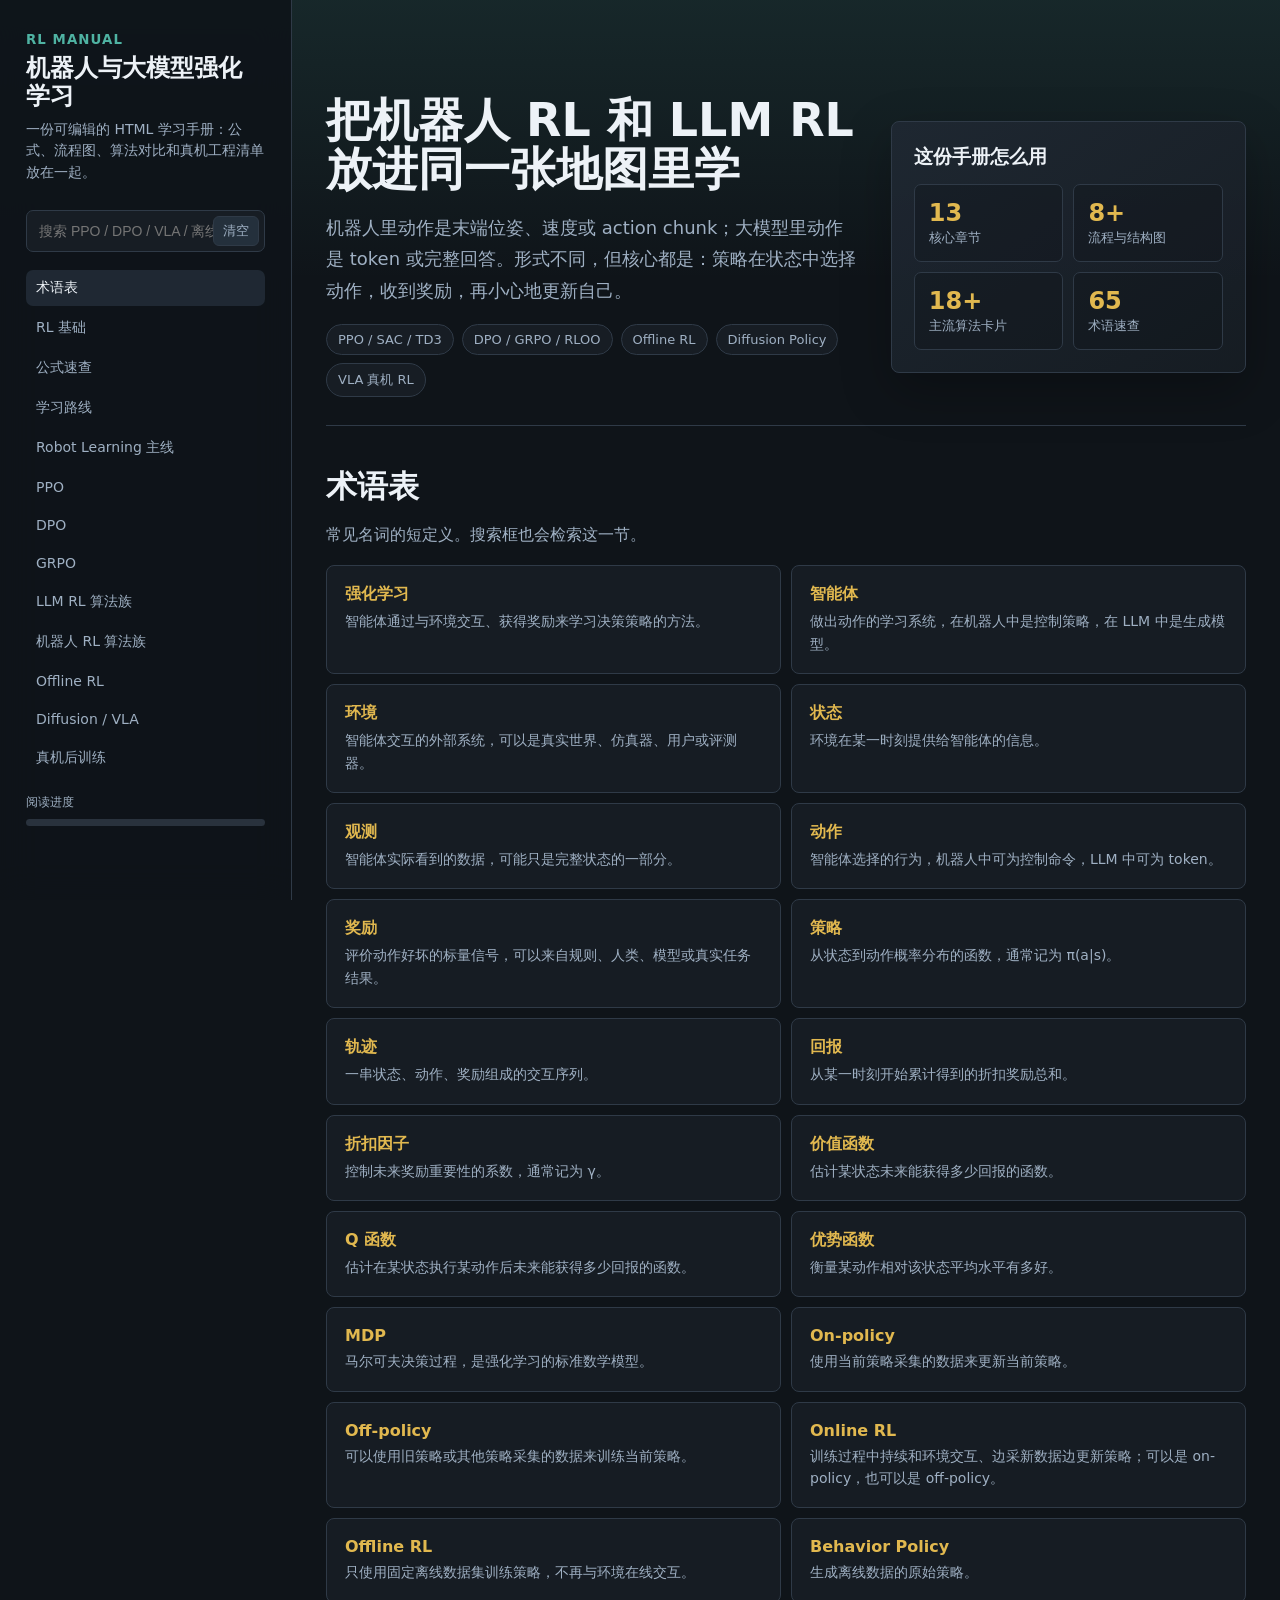
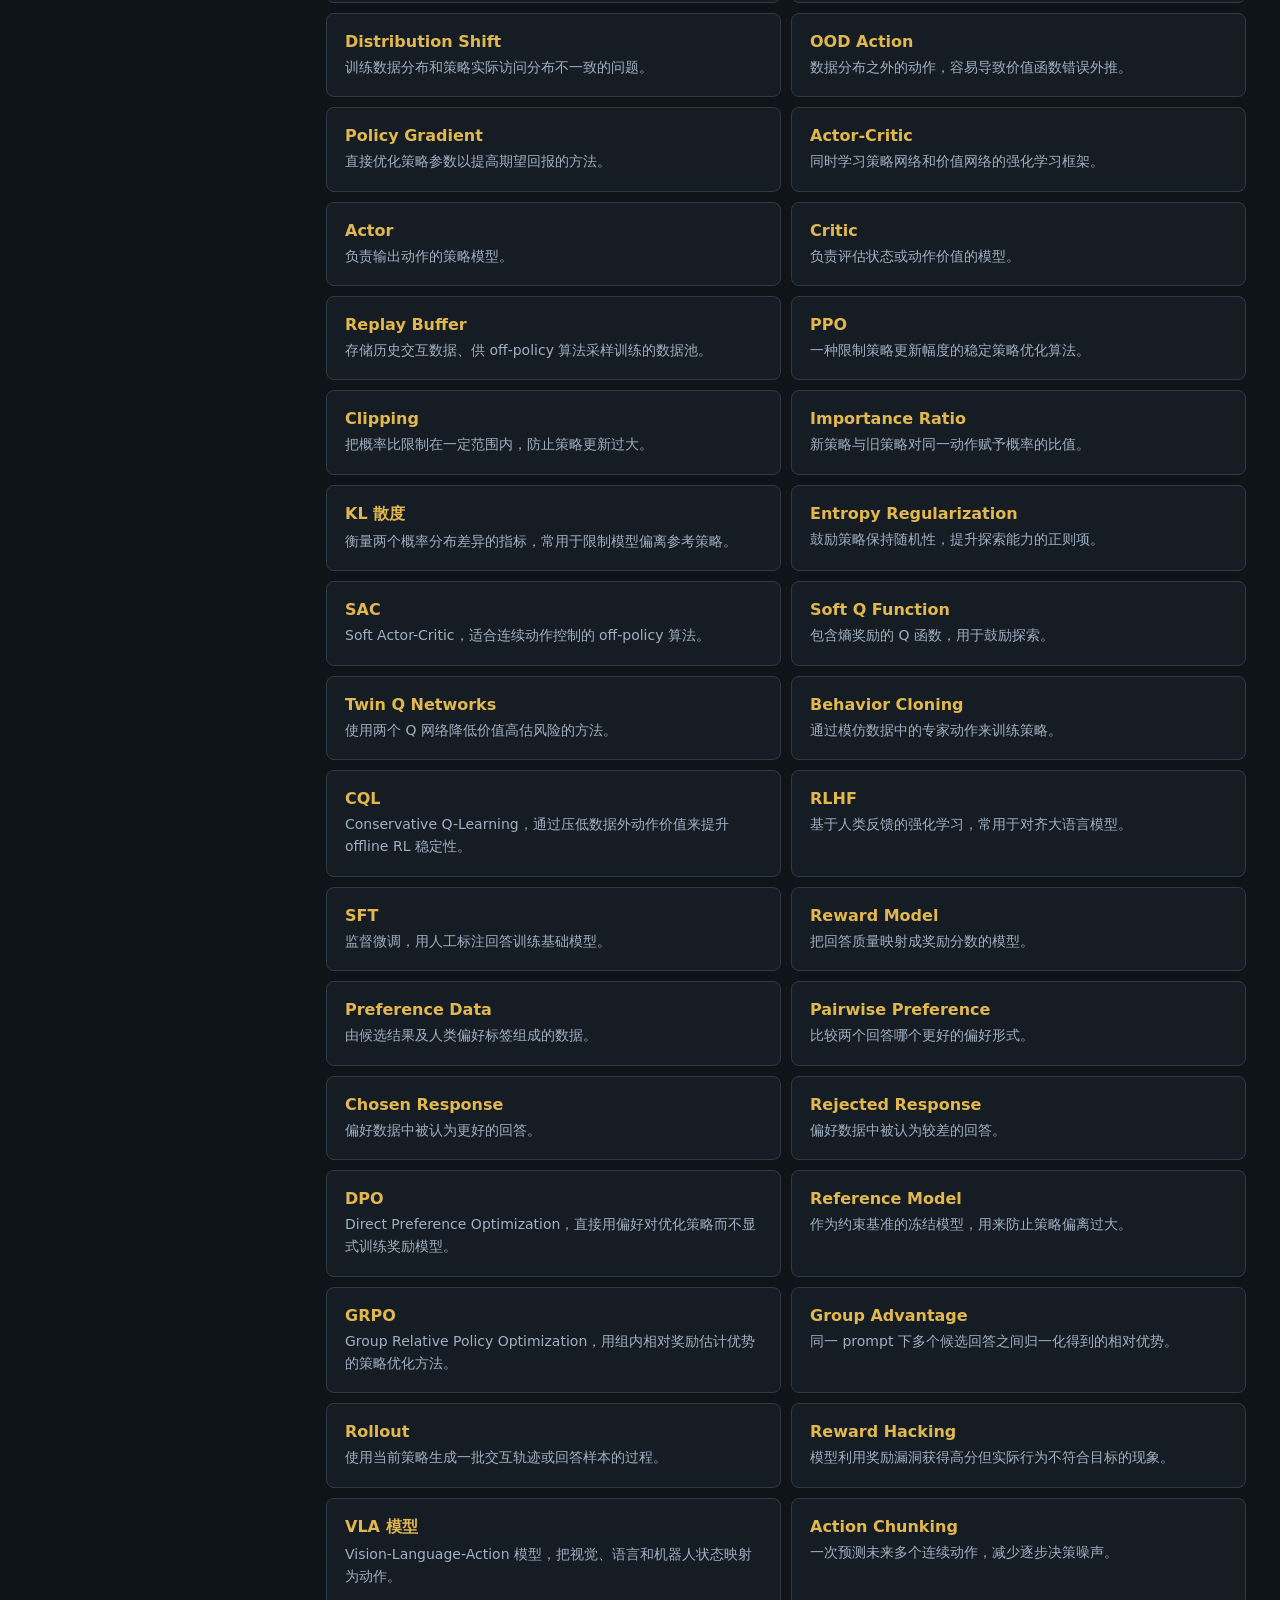
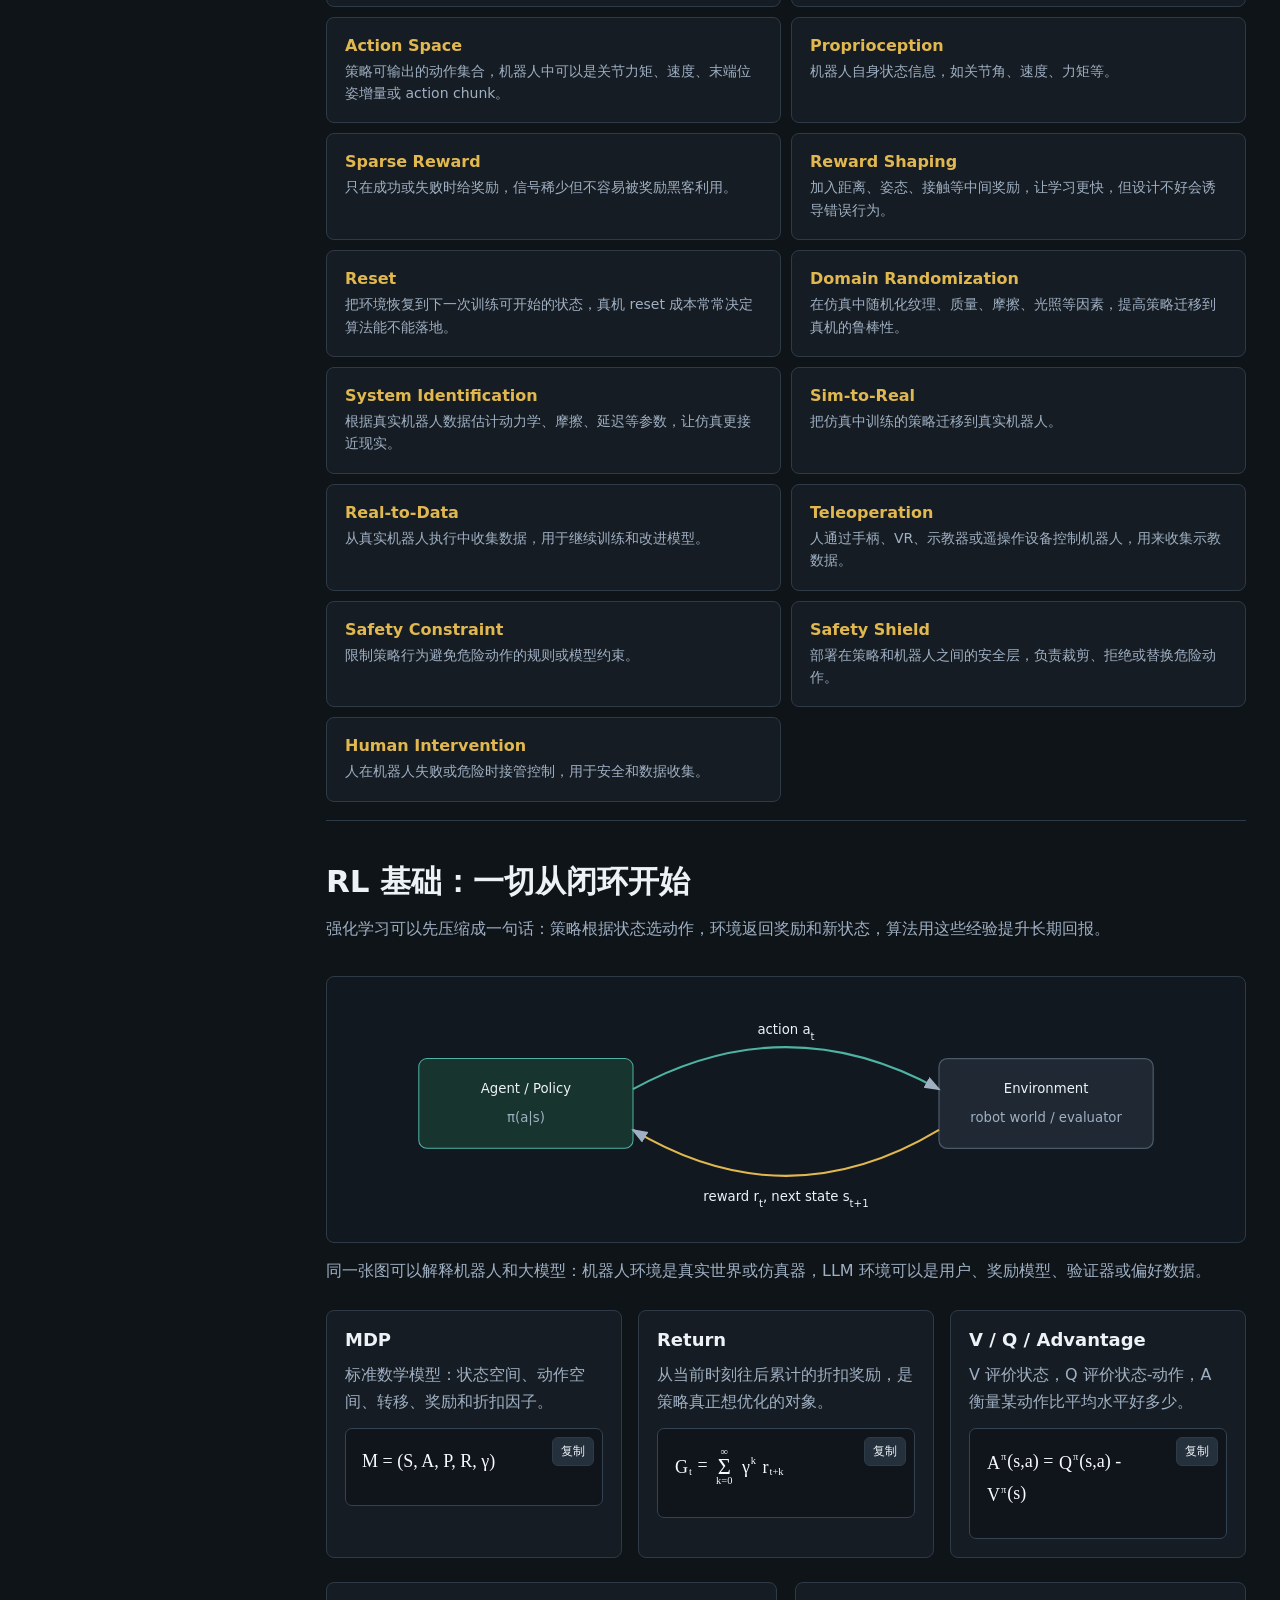
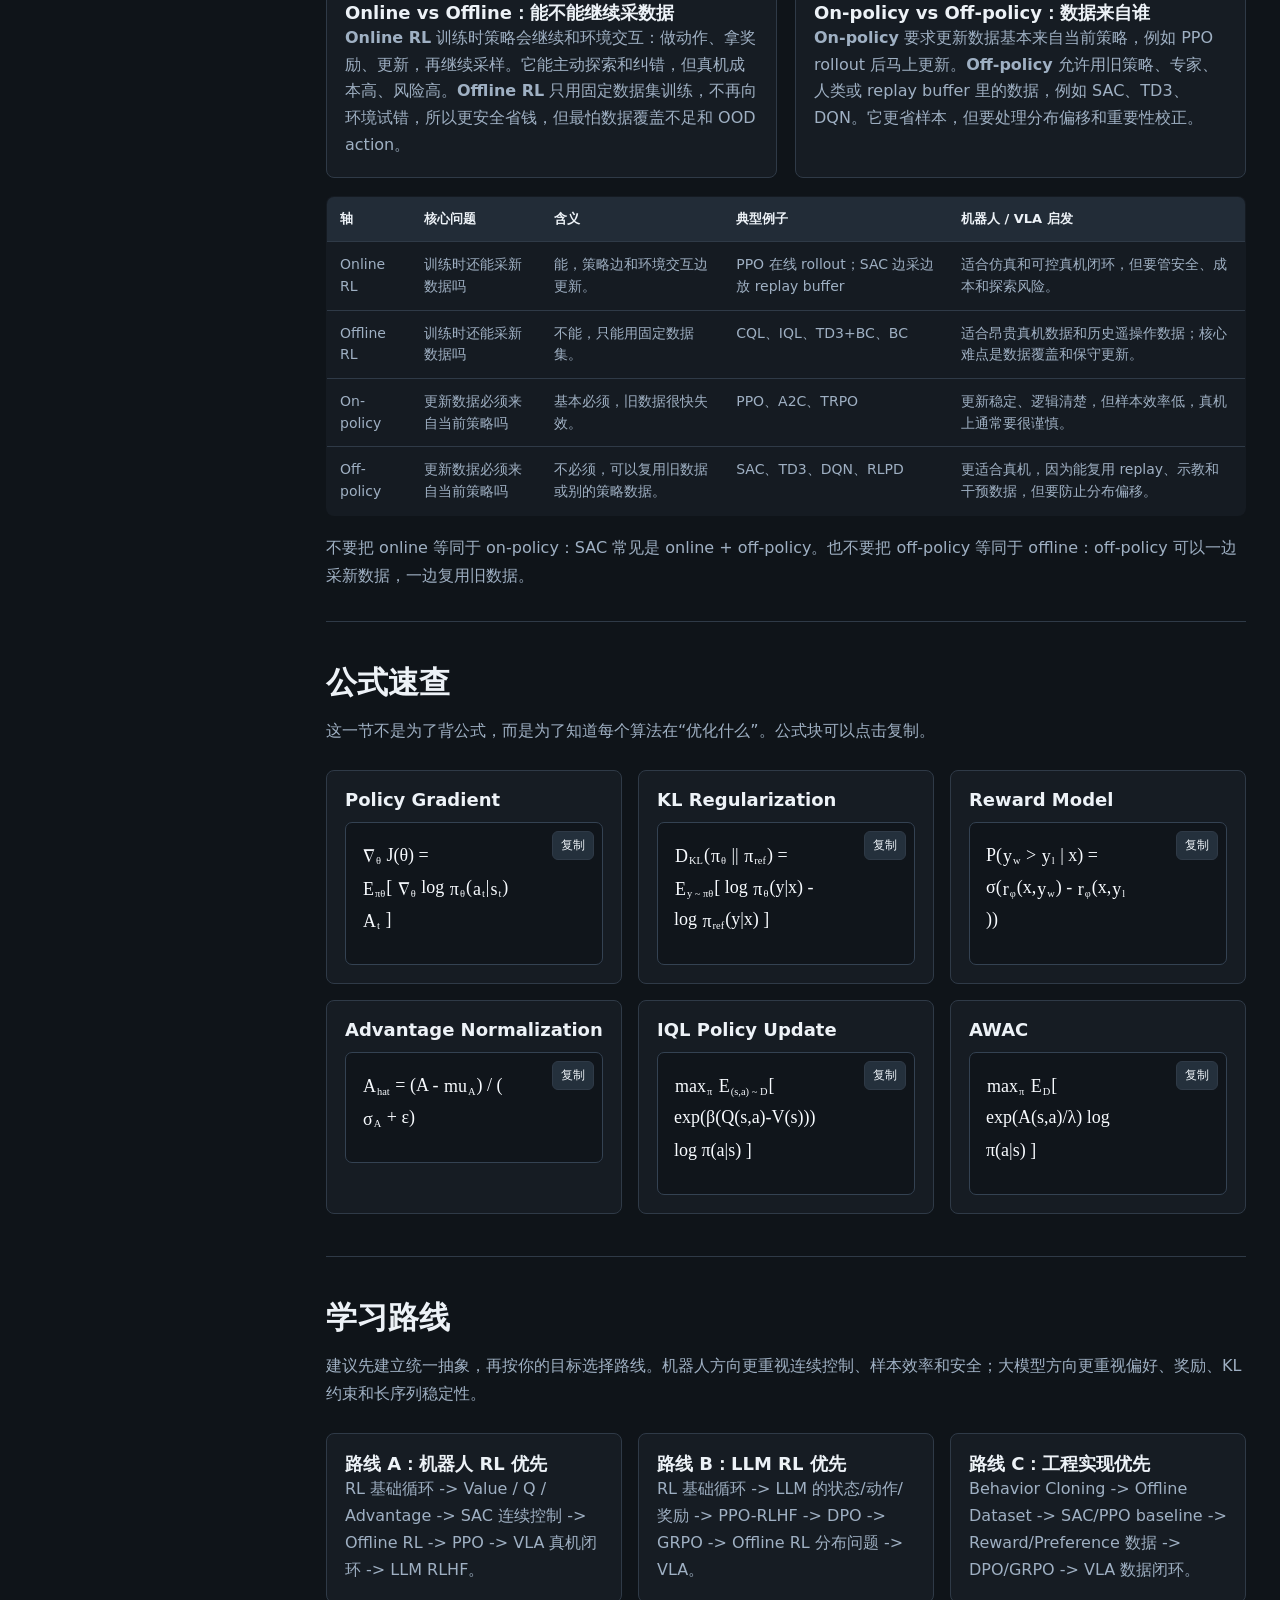
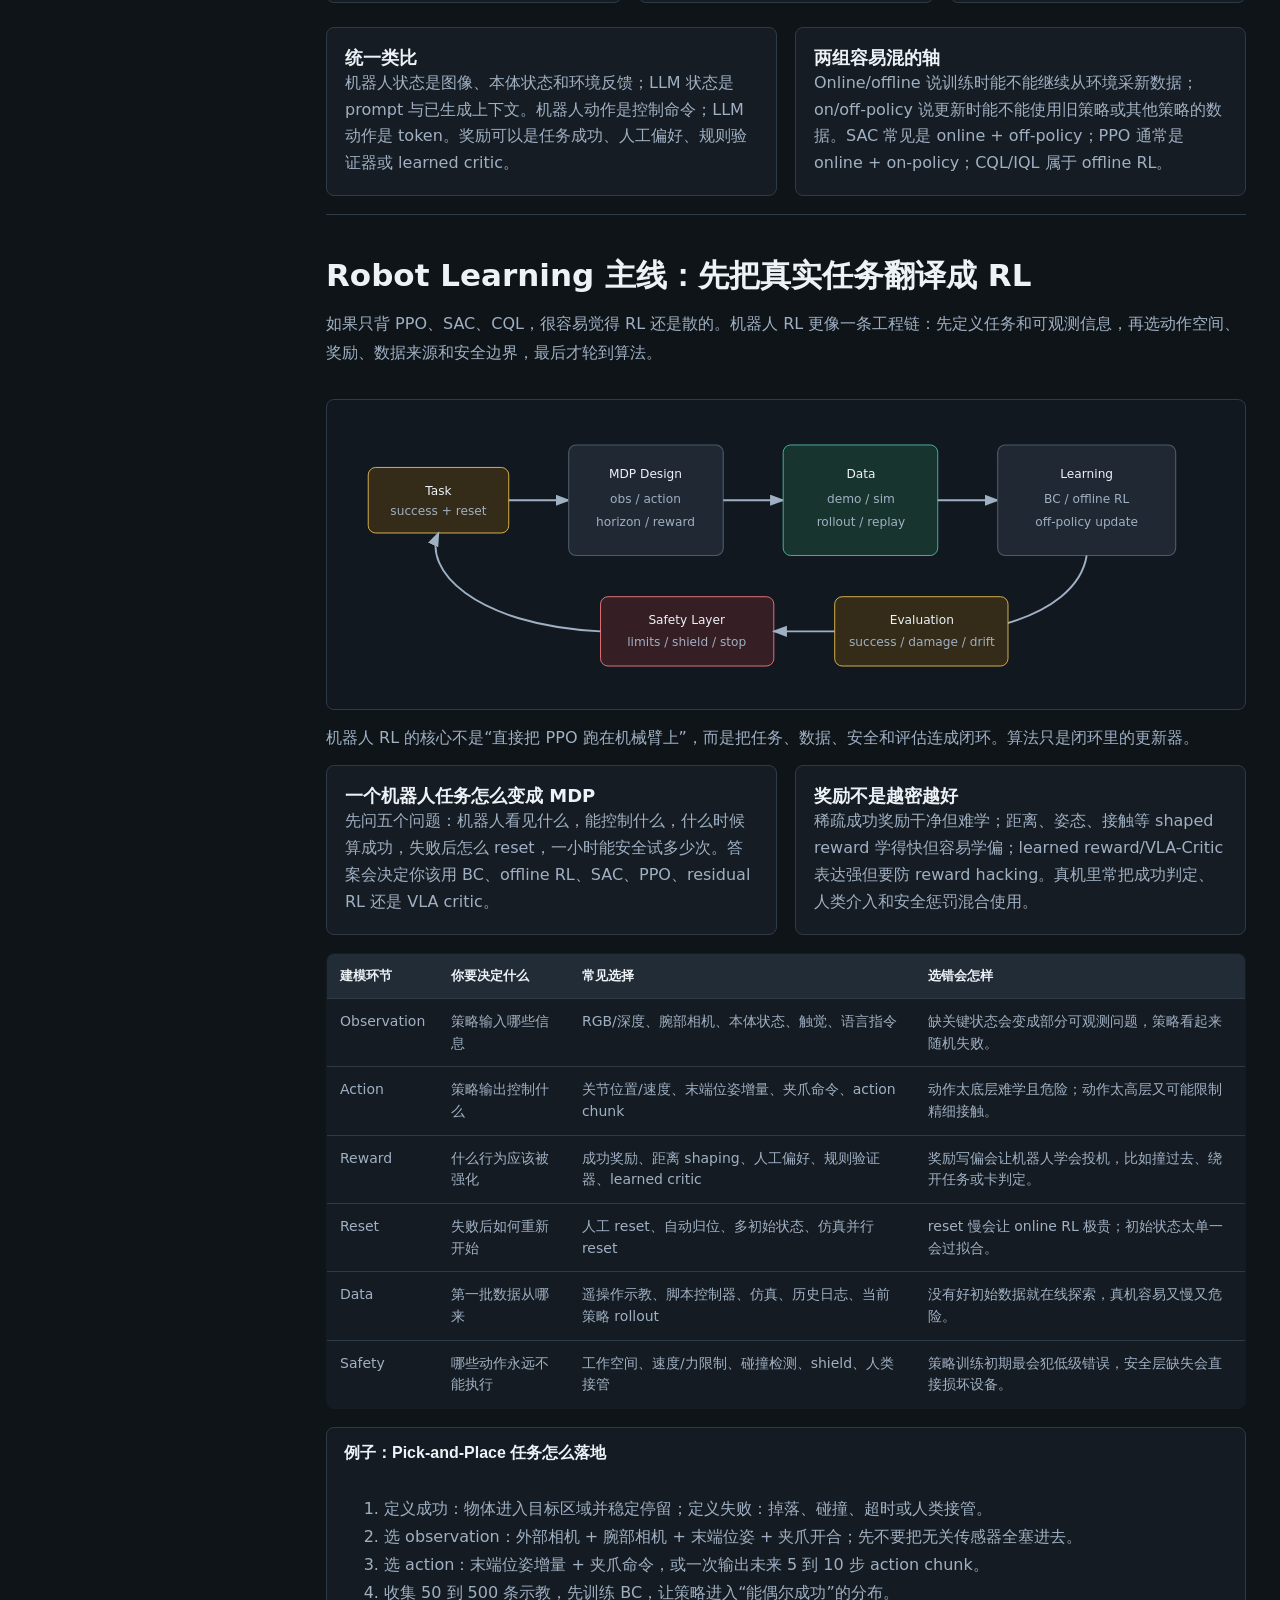
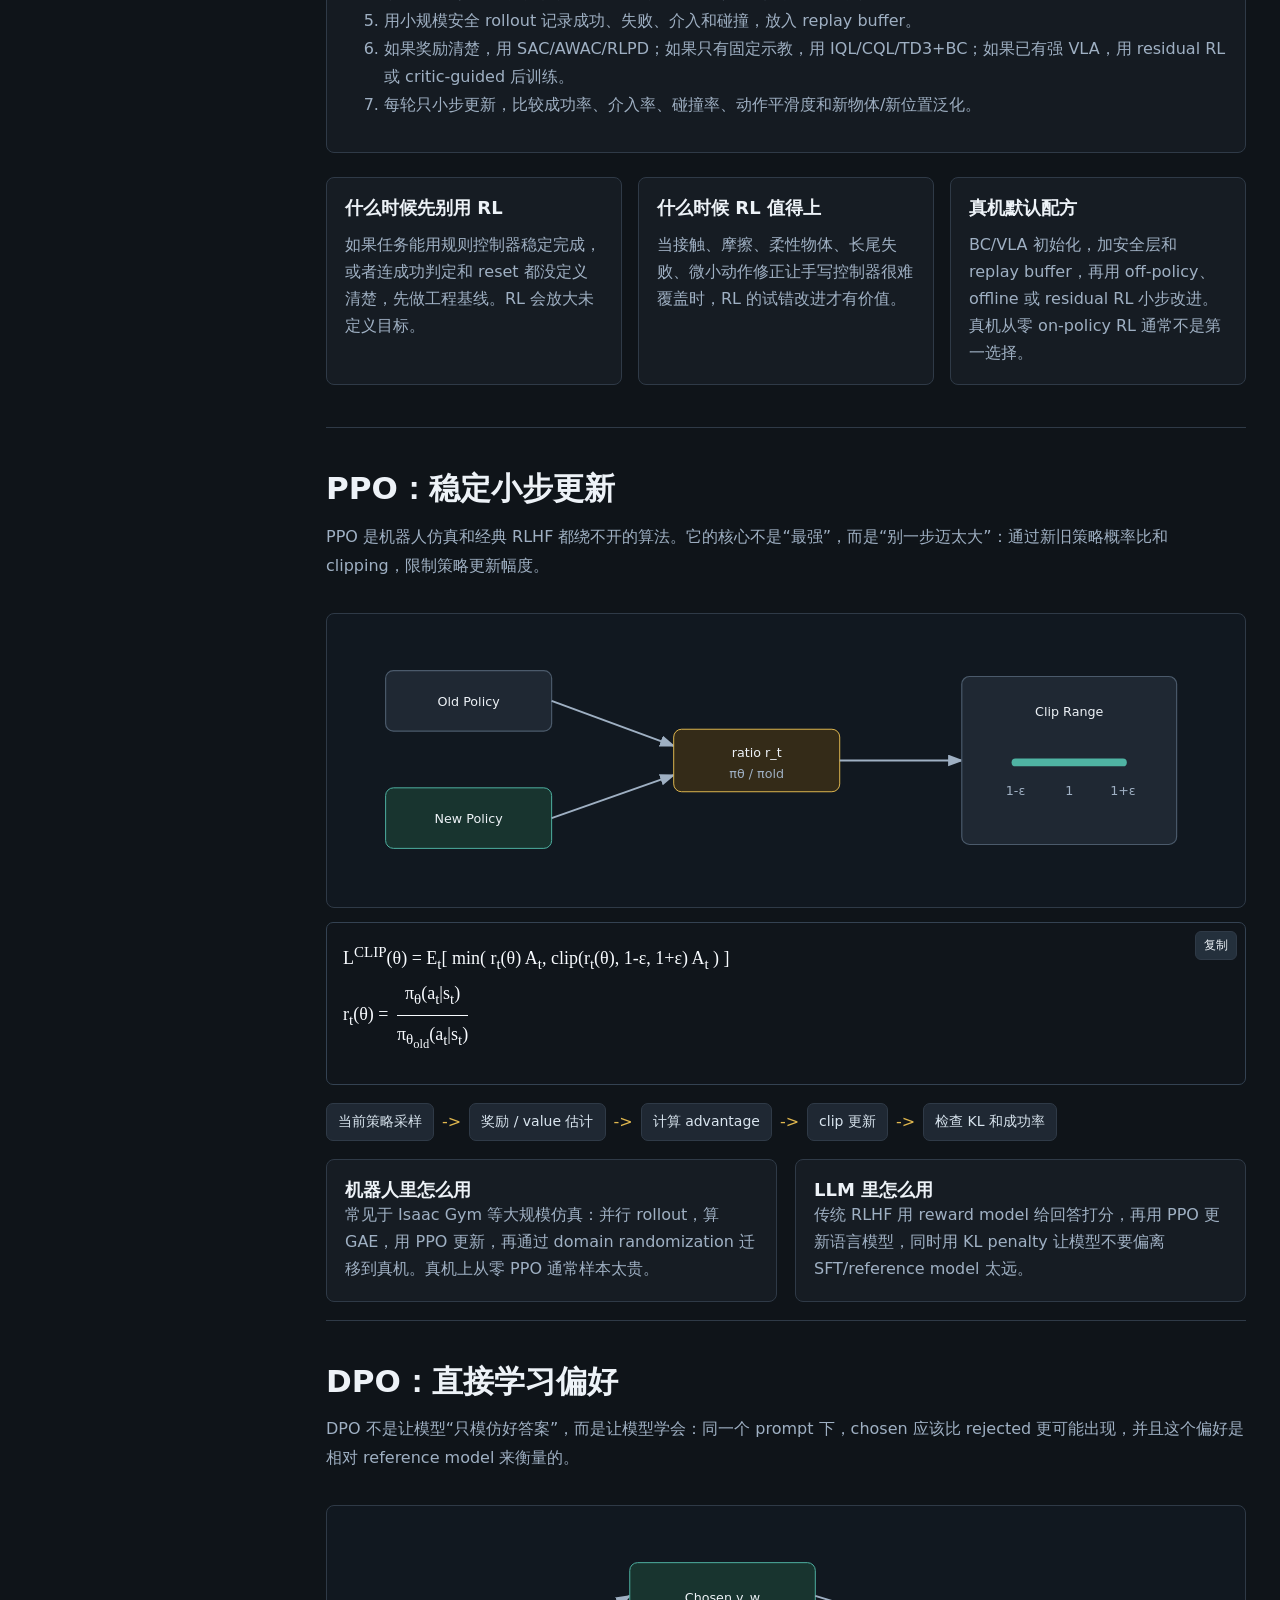
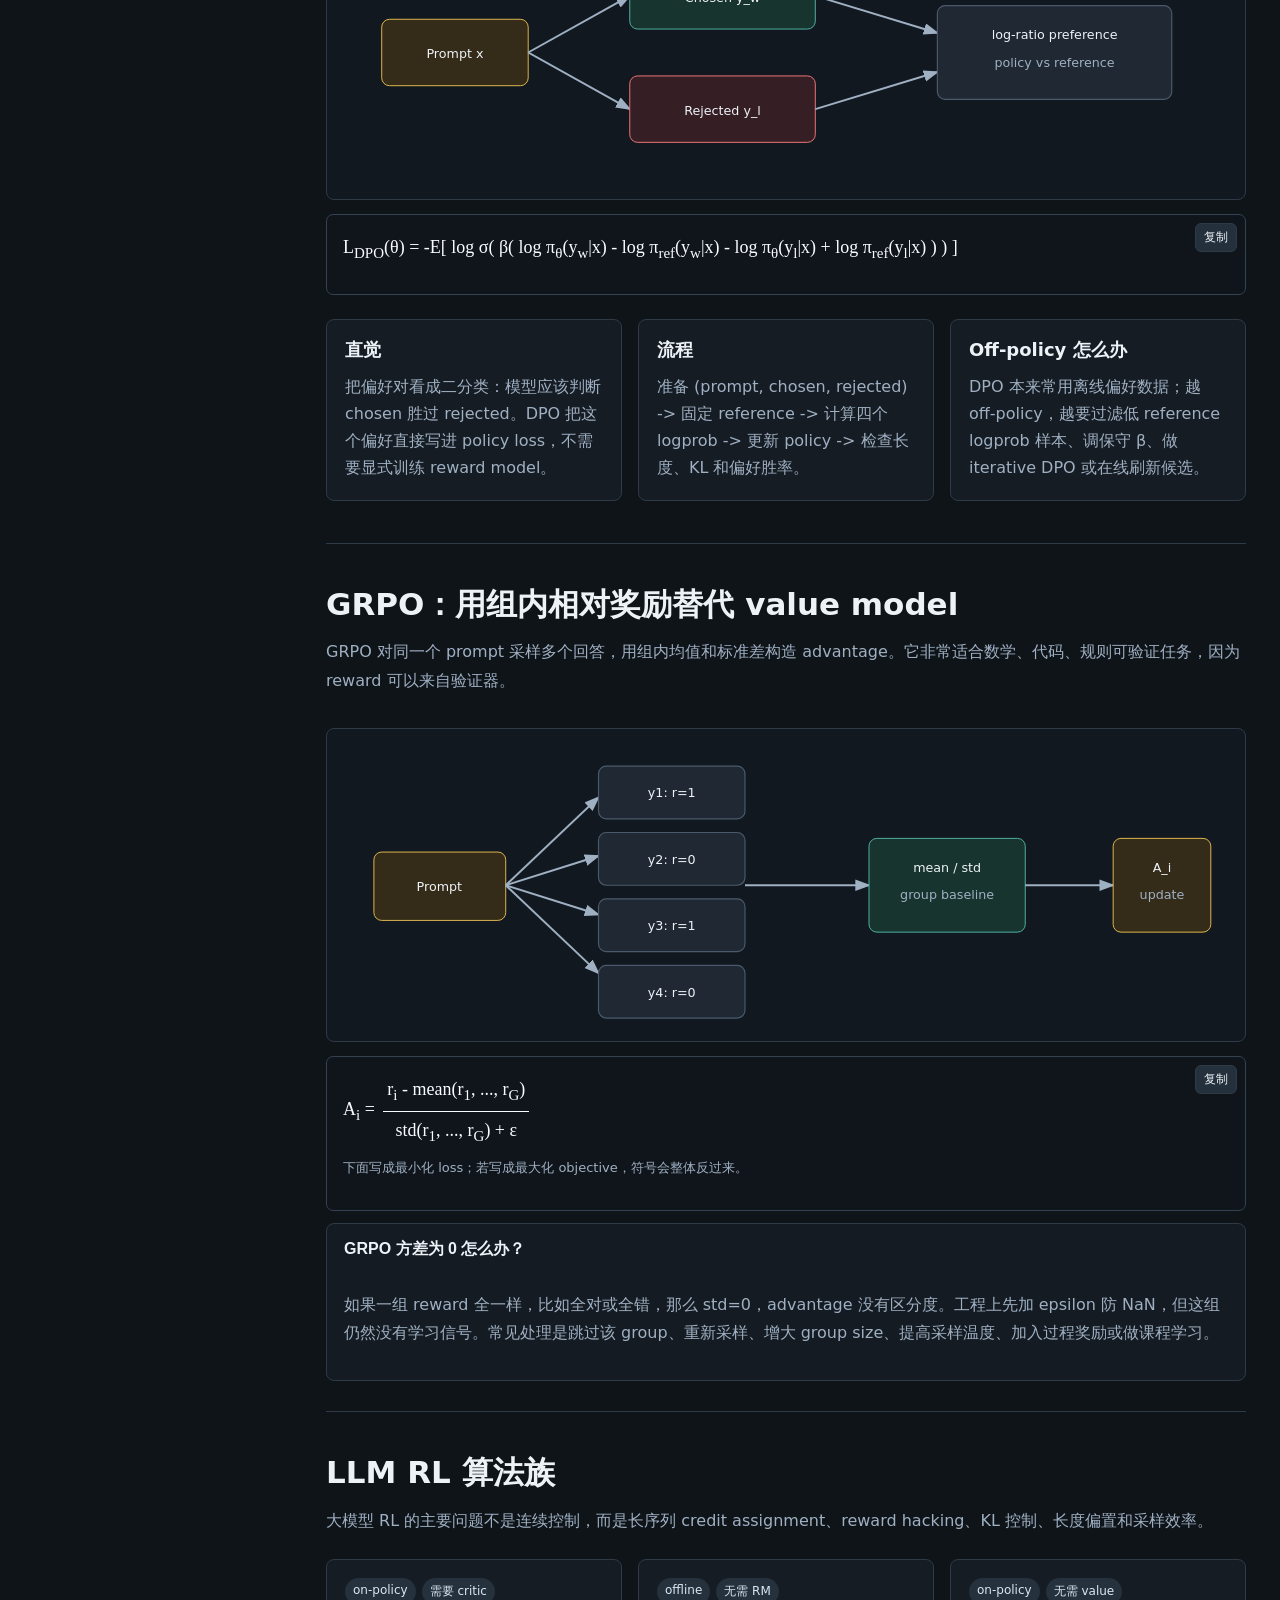
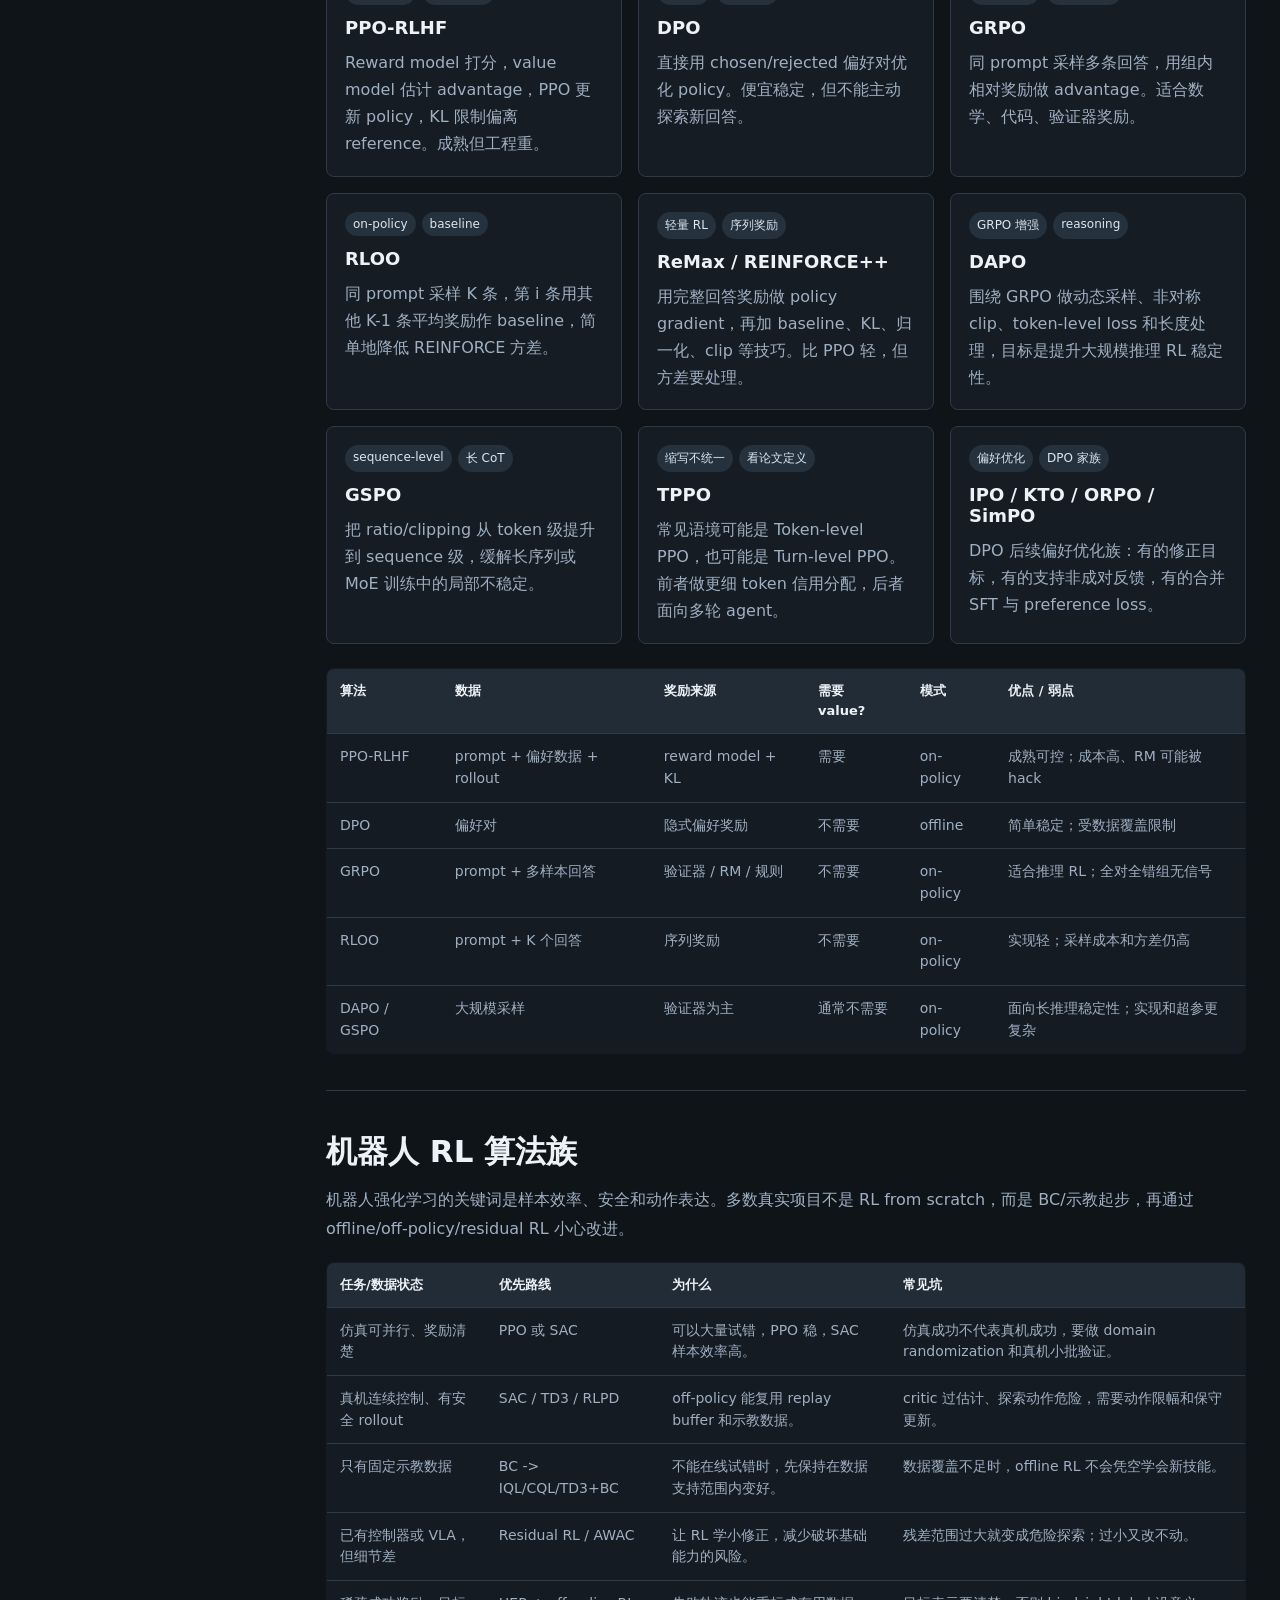
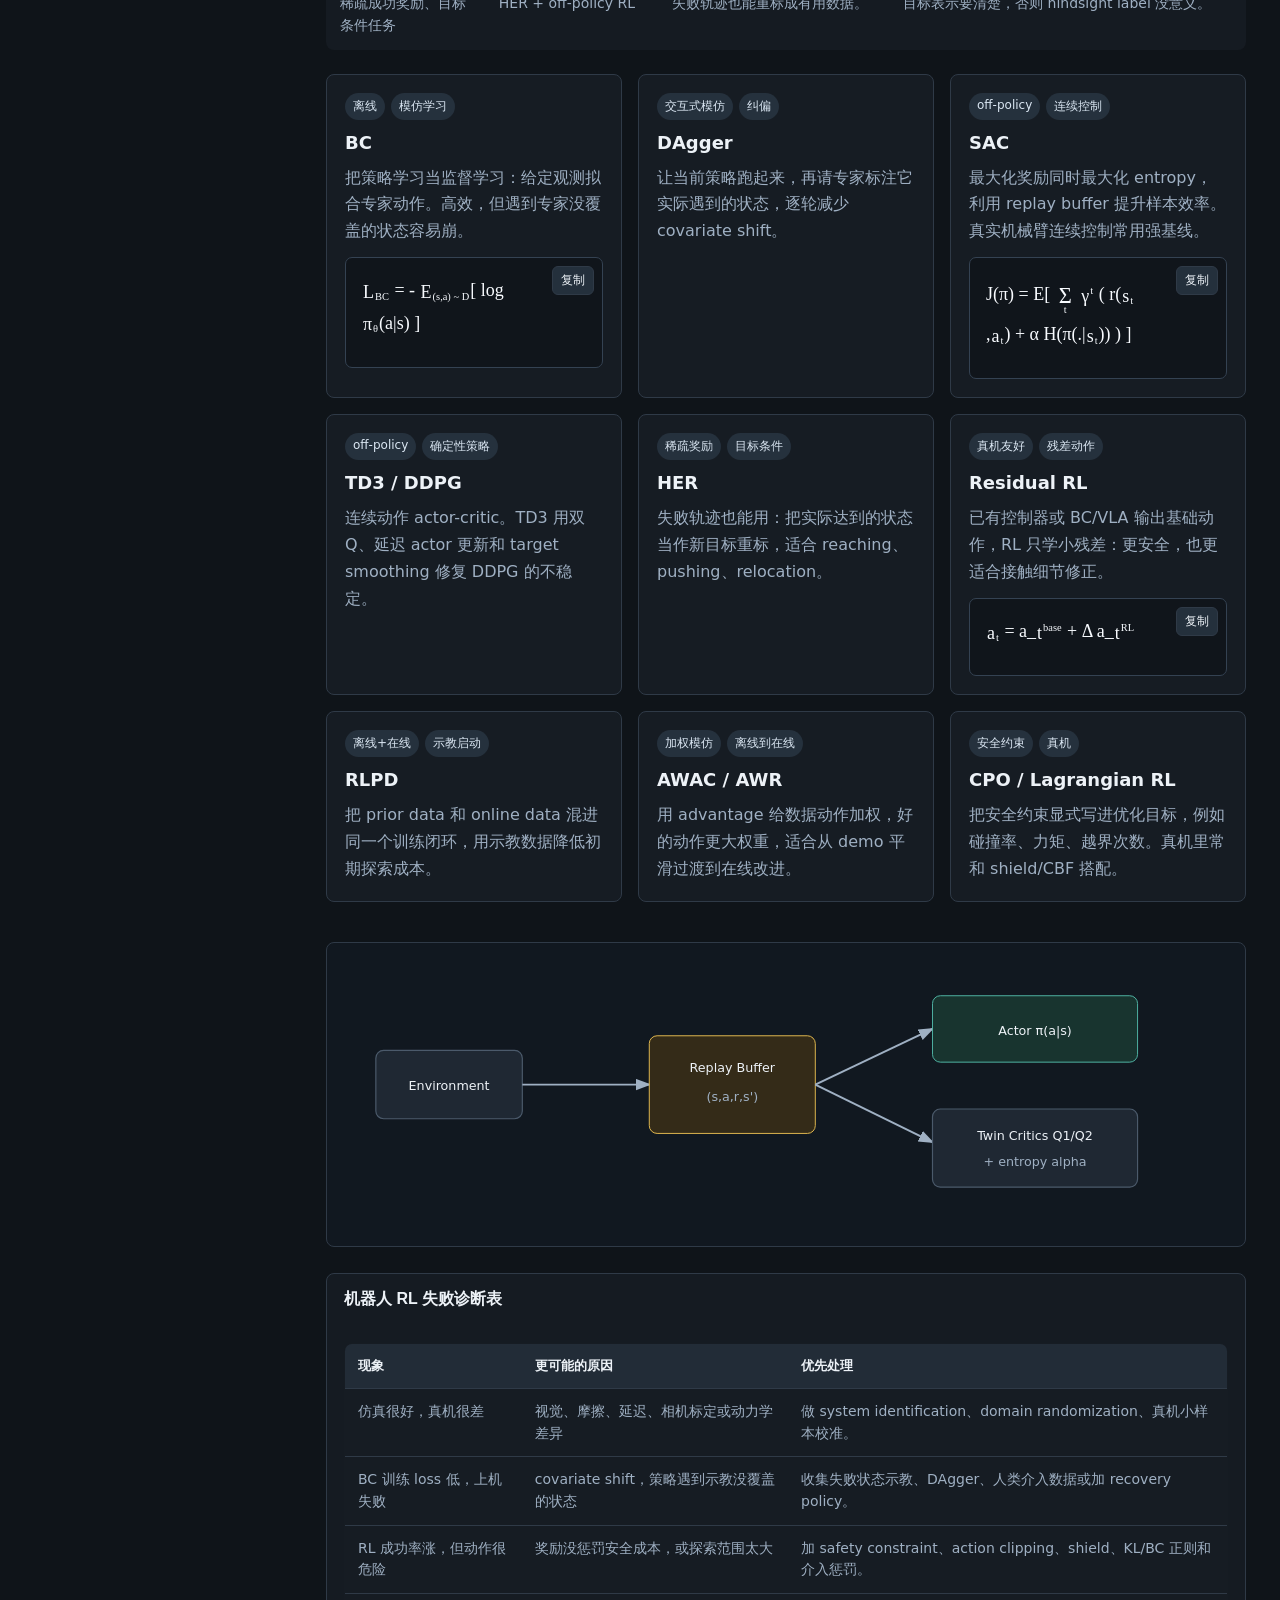
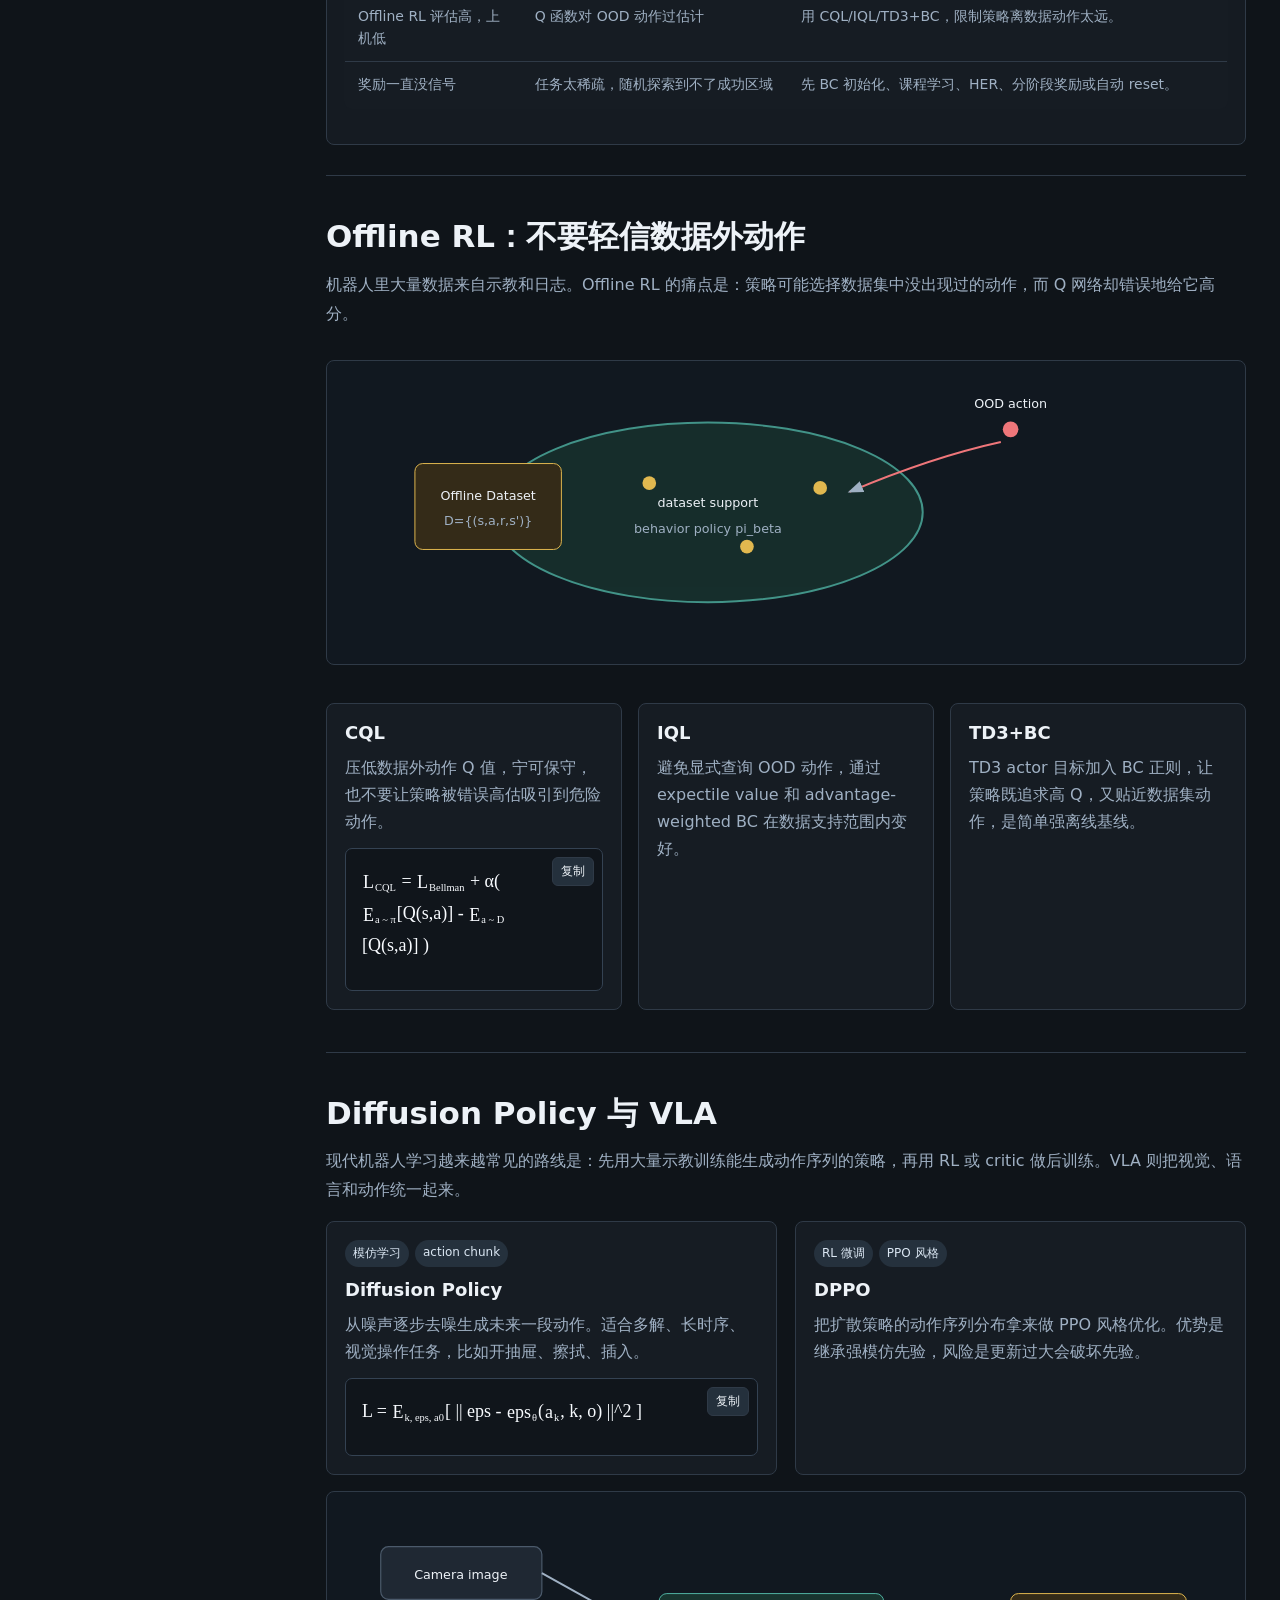
==== commit 30cc2756: "Expand robot learning RL guide" ====
--- a/RL/index.html
+++ b/RL/index.html
@@ -24,6 +24,7 @@
         <a href="#rl-foundations">RL 基础</a>
         <a href="#cheatsheet">公式速查</a>
         <a href="#roadmap">学习路线</a>
+        <a href="#robot-learning">Robot Learning 主线</a>
         <a href="#ppo">PPO</a>
         <a href="#dpo">DPO</a>
         <a href="#grpo">GRPO</a>
@@ -55,10 +56,10 @@
         <div class="hero-panel">
           <h3>这份手册怎么用</h3>
           <div class="stat-grid">
-            <div class="stat"><b>12</b><span>核心章节</span></div>
-            <div class="stat"><b>7+</b><span>流程与结构图</span></div>
+            <div class="stat"><b>13</b><span>核心章节</span></div>
+            <div class="stat"><b>8+</b><span>流程与结构图</span></div>
             <div class="stat"><b>18+</b><span>主流算法卡片</span></div>
-            <div class="stat"><b>57</b><span>术语速查</span></div>
+            <div class="stat"><b>65</b><span>术语速查</span></div>
           </div>
         </div>
       </header>
@@ -121,10 +122,18 @@
           <div class="term" data-tags="reward hacking"><b>Reward Hacking</b><span>模型利用奖励漏洞获得高分但实际行为不符合目标的现象。</span></div>
           <div class="term" data-tags="VLA"><b>VLA 模型</b><span>Vision-Language-Action 模型，把视觉、语言和机器人状态映射为动作。</span></div>
           <div class="term" data-tags="action chunking"><b>Action Chunking</b><span>一次预测未来多个连续动作，减少逐步决策噪声。</span></div>
+          <div class="term" data-tags="action space"><b>Action Space</b><span>策略可输出的动作集合，机器人中可以是关节力矩、速度、末端位姿增量或 action chunk。</span></div>
           <div class="term" data-tags="proprioception"><b>Proprioception</b><span>机器人自身状态信息，如关节角、速度、力矩等。</span></div>
+          <div class="term" data-tags="sparse reward"><b>Sparse Reward</b><span>只在成功或失败时给奖励，信号稀少但不容易被奖励黑客利用。</span></div>
+          <div class="term" data-tags="reward shaping"><b>Reward Shaping</b><span>加入距离、姿态、接触等中间奖励，让学习更快，但设计不好会诱导错误行为。</span></div>
+          <div class="term" data-tags="reset"><b>Reset</b><span>把环境恢复到下一次训练可开始的状态，真机 reset 成本常常决定算法能不能落地。</span></div>
+          <div class="term" data-tags="domain randomization"><b>Domain Randomization</b><span>在仿真中随机化纹理、质量、摩擦、光照等因素，提高策略迁移到真机的鲁棒性。</span></div>
+          <div class="term" data-tags="system identification"><b>System Identification</b><span>根据真实机器人数据估计动力学、摩擦、延迟等参数，让仿真更接近现实。</span></div>
           <div class="term" data-tags="sim to real"><b>Sim-to-Real</b><span>把仿真中训练的策略迁移到真实机器人。</span></div>
           <div class="term" data-tags="real to data"><b>Real-to-Data</b><span>从真实机器人执行中收集数据，用于继续训练和改进模型。</span></div>
+          <div class="term" data-tags="teleoperation"><b>Teleoperation</b><span>人通过手柄、VR、示教器或遥操作设备控制机器人，用来收集示教数据。</span></div>
           <div class="term" data-tags="safety constraint"><b>Safety Constraint</b><span>限制策略行为避免危险动作的规则或模型约束。</span></div>
+          <div class="term" data-tags="safety shield"><b>Safety Shield</b><span>部署在策略和机器人之间的安全层，负责裁剪、拒绝或替换危险动作。</span></div>
           <div class="term" data-tags="human intervention"><b>Human Intervention</b><span>人在机器人失败或危险时接管控制，用于安全和数据收集。</span></div>
         </div>
       </section>
@@ -255,6 +264,102 @@
             <h3>两组容易混的轴</h3>
             <p>Online/offline 说训练时能不能继续从环境采新数据；on/off-policy 说更新时能不能使用旧策略或其他策略的数据。SAC 常见是 online + off-policy；PPO 通常是 online + on-policy；CQL/IQL 属于 offline RL。</p>
           </div>
+        </div>
+      </section>
+
+      <section id="robot-learning" class="section" data-tags="robot learning MDP observation action reward data safety">
+        <h2>Robot Learning 主线：先把真实任务翻译成 RL</h2>
+        <p class="lead">如果只背 PPO、SAC、CQL，很容易觉得 RL 还是散的。机器人 RL 更像一条工程链：先定义任务和可观测信息，再选动作空间、奖励、数据来源和安全边界，最后才轮到算法。</p>
+
+        <svg class="diagram" viewBox="0 0 980 330" role="img" aria-label="Robot learning problem formulation">
+          <defs>
+            <marker id="arrowRobot" markerWidth="10" markerHeight="10" refX="7" refY="3" orient="auto">
+              <path d="M0,0 L0,6 L8,3 z" fill="#9fb0c3"></path>
+            </marker>
+          </defs>
+          <rect class="box-warn" x="44" y="72" width="150" height="70" rx="8"></rect>
+          <text x="119" y="101" text-anchor="middle">Task</text>
+          <text class="muted" x="119" y="123" text-anchor="middle">success + reset</text>
+          <line x1="194" y1="107" x2="258" y2="107" stroke="#9fb0c3" stroke-width="2" marker-end="url(#arrowRobot)"></line>
+          <rect class="box" x="258" y="48" width="165" height="118" rx="8"></rect>
+          <text x="340" y="83" text-anchor="middle">MDP Design</text>
+          <text class="muted" x="340" y="110" text-anchor="middle">obs / action</text>
+          <text class="muted" x="340" y="134" text-anchor="middle">horizon / reward</text>
+          <line x1="423" y1="107" x2="487" y2="107" stroke="#9fb0c3" stroke-width="2" marker-end="url(#arrowRobot)"></line>
+          <rect class="box-accent" x="487" y="48" width="165" height="118" rx="8"></rect>
+          <text x="570" y="83" text-anchor="middle">Data</text>
+          <text class="muted" x="570" y="110" text-anchor="middle">demo / sim</text>
+          <text class="muted" x="570" y="134" text-anchor="middle">rollout / replay</text>
+          <line x1="652" y1="107" x2="716" y2="107" stroke="#9fb0c3" stroke-width="2" marker-end="url(#arrowRobot)"></line>
+          <rect class="box" x="716" y="48" width="190" height="118" rx="8"></rect>
+          <text x="811" y="83" text-anchor="middle">Learning</text>
+          <text class="muted" x="811" y="110" text-anchor="middle">BC / offline RL</text>
+          <text class="muted" x="811" y="134" text-anchor="middle">off-policy update</text>
+          <path d="M811 166 C800 235, 675 265, 560 244" stroke="#9fb0c3" stroke-width="2" fill="none" marker-end="url(#arrowRobot)"></path>
+          <rect class="box-danger" x="292" y="210" width="185" height="74" rx="8"></rect>
+          <text x="384" y="239" text-anchor="middle">Safety Layer</text>
+          <text class="muted" x="384" y="263" text-anchor="middle">limits / shield / stop</text>
+          <rect class="box-warn" x="542" y="210" width="185" height="74" rx="8"></rect>
+          <text x="635" y="239" text-anchor="middle">Evaluation</text>
+          <text class="muted" x="635" y="263" text-anchor="middle">success / damage / drift</text>
+          <line x1="542" y1="247" x2="477" y2="247" stroke="#9fb0c3" stroke-width="2" marker-end="url(#arrowRobot)"></line>
+          <path d="M292 247 C155 240, 102 180, 119 142" stroke="#9fb0c3" stroke-width="2" fill="none" marker-end="url(#arrowRobot)"></path>
+        </svg>
+        <p class="caption">机器人 RL 的核心不是“直接把 PPO 跑在机械臂上”，而是把任务、数据、安全和评估连成闭环。算法只是闭环里的更新器。</p>
+
+        <div class="two-col">
+          <div class="note" data-tags="robot MDP observation action reward">
+            <h3>一个机器人任务怎么变成 MDP</h3>
+            <p>先问五个问题：机器人看见什么，能控制什么，什么时候算成功，失败后怎么 reset，一小时能安全试多少次。答案会决定你该用 BC、offline RL、SAC、PPO、residual RL 还是 VLA critic。</p>
+          </div>
+          <div class="note" data-tags="robot reward sparse shaped learned">
+            <h3>奖励不是越密越好</h3>
+            <p>稀疏成功奖励干净但难学；距离、姿态、接触等 shaped reward 学得快但容易学偏；learned reward/VLA-Critic 表达强但要防 reward hacking。真机里常把成功判定、人类介入和安全惩罚混合使用。</p>
+          </div>
+        </div>
+
+        <table data-tags="robot learning formulation table">
+          <thead>
+            <tr><th>建模环节</th><th>你要决定什么</th><th>常见选择</th><th>选错会怎样</th></tr>
+          </thead>
+          <tbody>
+            <tr><td>Observation</td><td>策略输入哪些信息</td><td>RGB/深度、腕部相机、本体状态、触觉、语言指令</td><td>缺关键状态会变成部分可观测问题，策略看起来随机失败。</td></tr>
+            <tr><td>Action</td><td>策略输出控制什么</td><td>关节位置/速度、末端位姿增量、夹爪命令、action chunk</td><td>动作太底层难学且危险；动作太高层又可能限制精细接触。</td></tr>
+            <tr><td>Reward</td><td>什么行为应该被强化</td><td>成功奖励、距离 shaping、人工偏好、规则验证器、learned critic</td><td>奖励写偏会让机器人学会投机，比如撞过去、绕开任务或卡判定。</td></tr>
+            <tr><td>Reset</td><td>失败后如何重新开始</td><td>人工 reset、自动归位、多初始状态、仿真并行 reset</td><td>reset 慢会让 online RL 极贵；初始状态太单一会过拟合。</td></tr>
+            <tr><td>Data</td><td>第一批数据从哪来</td><td>遥操作示教、脚本控制器、仿真、历史日志、当前策略 rollout</td><td>没有好初始数据就在线探索，真机容易又慢又危险。</td></tr>
+            <tr><td>Safety</td><td>哪些动作永远不能执行</td><td>工作空间、速度/力限制、碰撞检测、shield、人类接管</td><td>策略训练初期最会犯低级错误，安全层缺失会直接损坏设备。</td></tr>
+          </tbody>
+        </table>
+
+        <div class="details open" data-tags="pick place robot rl workflow">
+          <button type="button">例子：Pick-and-Place 任务怎么落地</button>
+          <div class="body">
+            <ol>
+              <li>定义成功：物体进入目标区域并稳定停留；定义失败：掉落、碰撞、超时或人类接管。</li>
+              <li>选 observation：外部相机 + 腕部相机 + 末端位姿 + 夹爪开合；先不要把无关传感器全塞进去。</li>
+              <li>选 action：末端位姿增量 + 夹爪命令，或一次输出未来 5 到 10 步 action chunk。</li>
+              <li>收集 50 到 500 条示教，先训练 BC，让策略进入“能偶尔成功”的分布。</li>
+              <li>用小规模安全 rollout 记录成功、失败、介入和碰撞，放入 replay buffer。</li>
+              <li>如果奖励清楚，用 SAC/AWAC/RLPD；如果只有固定示教，用 IQL/CQL/TD3+BC；如果已有强 VLA，用 residual RL 或 critic-guided 后训练。</li>
+              <li>每轮只小步更新，比较成功率、介入率、碰撞率、动作平滑度和新物体/新位置泛化。</li>
+            </ol>
+          </div>
+        </div>
+
+        <div class="grid">
+          <article class="algo-card" data-tags="when not to use RL robot">
+            <h3>什么时候先别用 RL</h3>
+            <p>如果任务能用规则控制器稳定完成，或者连成功判定和 reset 都没定义清楚，先做工程基线。RL 会放大未定义目标。</p>
+          </article>
+          <article class="algo-card" data-tags="when to use RL robot">
+            <h3>什么时候 RL 值得上</h3>
+            <p>当接触、摩擦、柔性物体、长尾失败、微小动作修正让手写控制器很难覆盖时，RL 的试错改进才有价值。</p>
+          </article>
+          <article class="algo-card" data-tags="robot learning default recipe">
+            <h3>真机默认配方</h3>
+            <p>BC/VLA 初始化，加安全层和 replay buffer，再用 off-policy、offline 或 residual RL 小步改进。真机从零 on-policy RL 通常不是第一选择。</p>
+          </article>
         </div>
       </section>
 
@@ -519,6 +624,19 @@
         <h2>机器人 RL 算法族</h2>
         <p class="lead">机器人强化学习的关键词是样本效率、安全和动作表达。多数真实项目不是 RL from scratch，而是 BC/示教起步，再通过 offline/off-policy/residual RL 小心改进。</p>
 
+        <table data-tags="robot rl algorithm selection">
+          <thead>
+            <tr><th>任务/数据状态</th><th>优先路线</th><th>为什么</th><th>常见坑</th></tr>
+          </thead>
+          <tbody>
+            <tr><td>仿真可并行、奖励清楚</td><td>PPO 或 SAC</td><td>可以大量试错，PPO 稳，SAC 样本效率高。</td><td>仿真成功不代表真机成功，要做 domain randomization 和真机小批验证。</td></tr>
+            <tr><td>真机连续控制、有安全 rollout</td><td>SAC / TD3 / RLPD</td><td>off-policy 能复用 replay buffer 和示教数据。</td><td>critic 过估计、探索动作危险，需要动作限幅和保守更新。</td></tr>
+            <tr><td>只有固定示教数据</td><td>BC -> IQL/CQL/TD3+BC</td><td>不能在线试错时，先保持在数据支持范围内变好。</td><td>数据覆盖不足时，offline RL 不会凭空学会新技能。</td></tr>
+            <tr><td>已有控制器或 VLA，但细节差</td><td>Residual RL / AWAC</td><td>让 RL 学小修正，减少破坏基础能力的风险。</td><td>残差范围过大就变成危险探索；过小又改不动。</td></tr>
+            <tr><td>稀疏成功奖励、目标条件任务</td><td>HER + off-policy RL</td><td>失败轨迹也能重标成有用数据。</td><td>目标表示要清楚，否则 hindsight label 没意义。</td></tr>
+          </tbody>
+        </table>
+
         <div class="grid">
           <article class="algo-card" data-tags="BC behavior cloning imitation">
             <div class="meta"><span>离线</span><span>模仿学习</span></div>
@@ -590,6 +708,24 @@
           <text x="725" y="202" text-anchor="middle">Twin Critics Q1/Q2</text>
           <text class="muted" x="725" y="228" text-anchor="middle">+ entropy alpha</text>
         </svg>
+
+        <div class="details open" data-tags="robot rl troubleshooting">
+          <button type="button">机器人 RL 失败诊断表</button>
+          <div class="body">
+            <table>
+              <thead>
+                <tr><th>现象</th><th>更可能的原因</th><th>优先处理</th></tr>
+              </thead>
+              <tbody>
+                <tr><td>仿真很好，真机很差</td><td>视觉、摩擦、延迟、相机标定或动力学差异</td><td>做 system identification、domain randomization、真机小样本校准。</td></tr>
+                <tr><td>BC 训练 loss 低，上机失败</td><td>covariate shift，策略遇到示教没覆盖的状态</td><td>收集失败状态示教、DAgger、人类介入数据或加 recovery policy。</td></tr>
+                <tr><td>RL 成功率涨，但动作很危险</td><td>奖励没惩罚安全成本，或探索范围太大</td><td>加 safety constraint、action clipping、shield、KL/BC 正则和介入惩罚。</td></tr>
+                <tr><td>Offline RL 评估高，上机低</td><td>Q 函数对 OOD 动作过估计</td><td>用 CQL/IQL/TD3+BC，限制策略离数据动作太远。</td></tr>
+                <tr><td>奖励一直没信号</td><td>任务太稀疏，随机探索到不了成功区域</td><td>先 BC 初始化、课程学习、HER、分阶段奖励或自动 reset。</td></tr>
+              </tbody>
+            </table>
+          </div>
+        </div>
       </section>
 
       <section id="offline-rl" class="section" data-tags="offline RL CQL IQL TD3+BC OOD distribution shift">
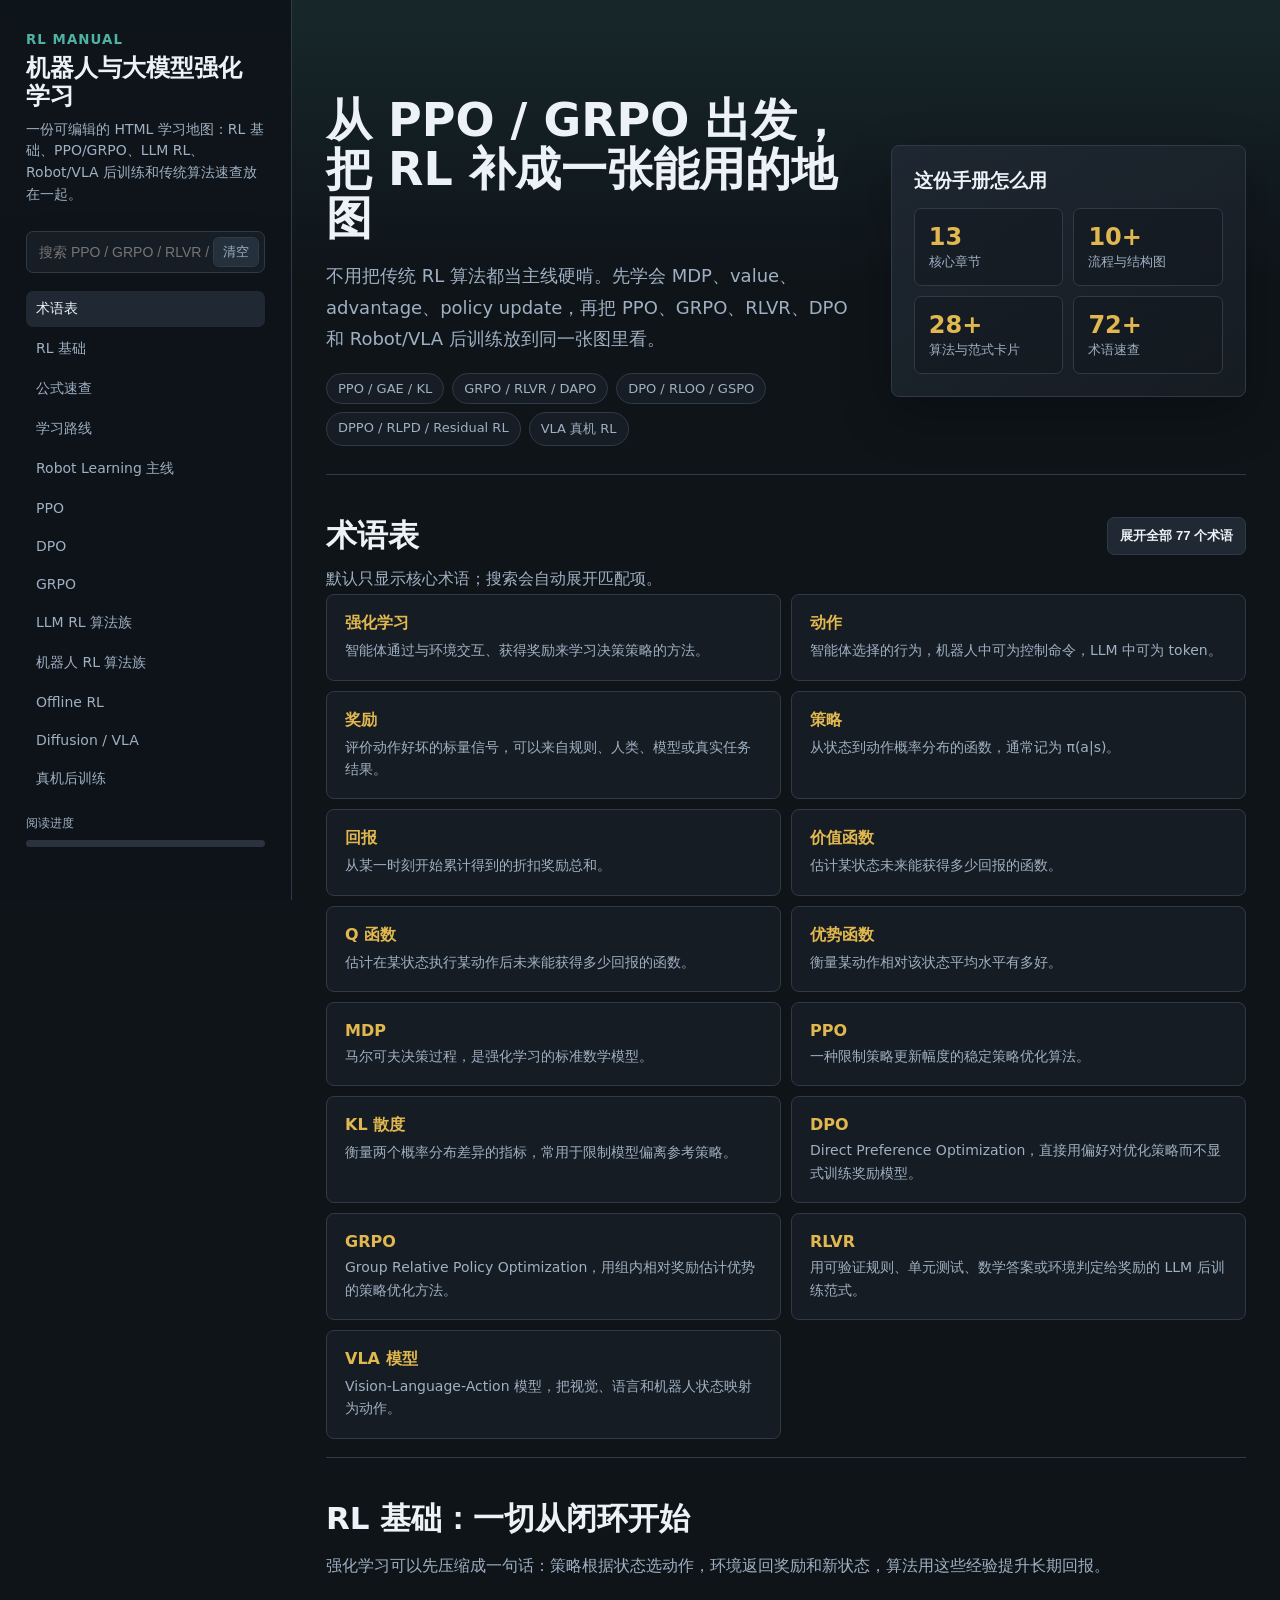
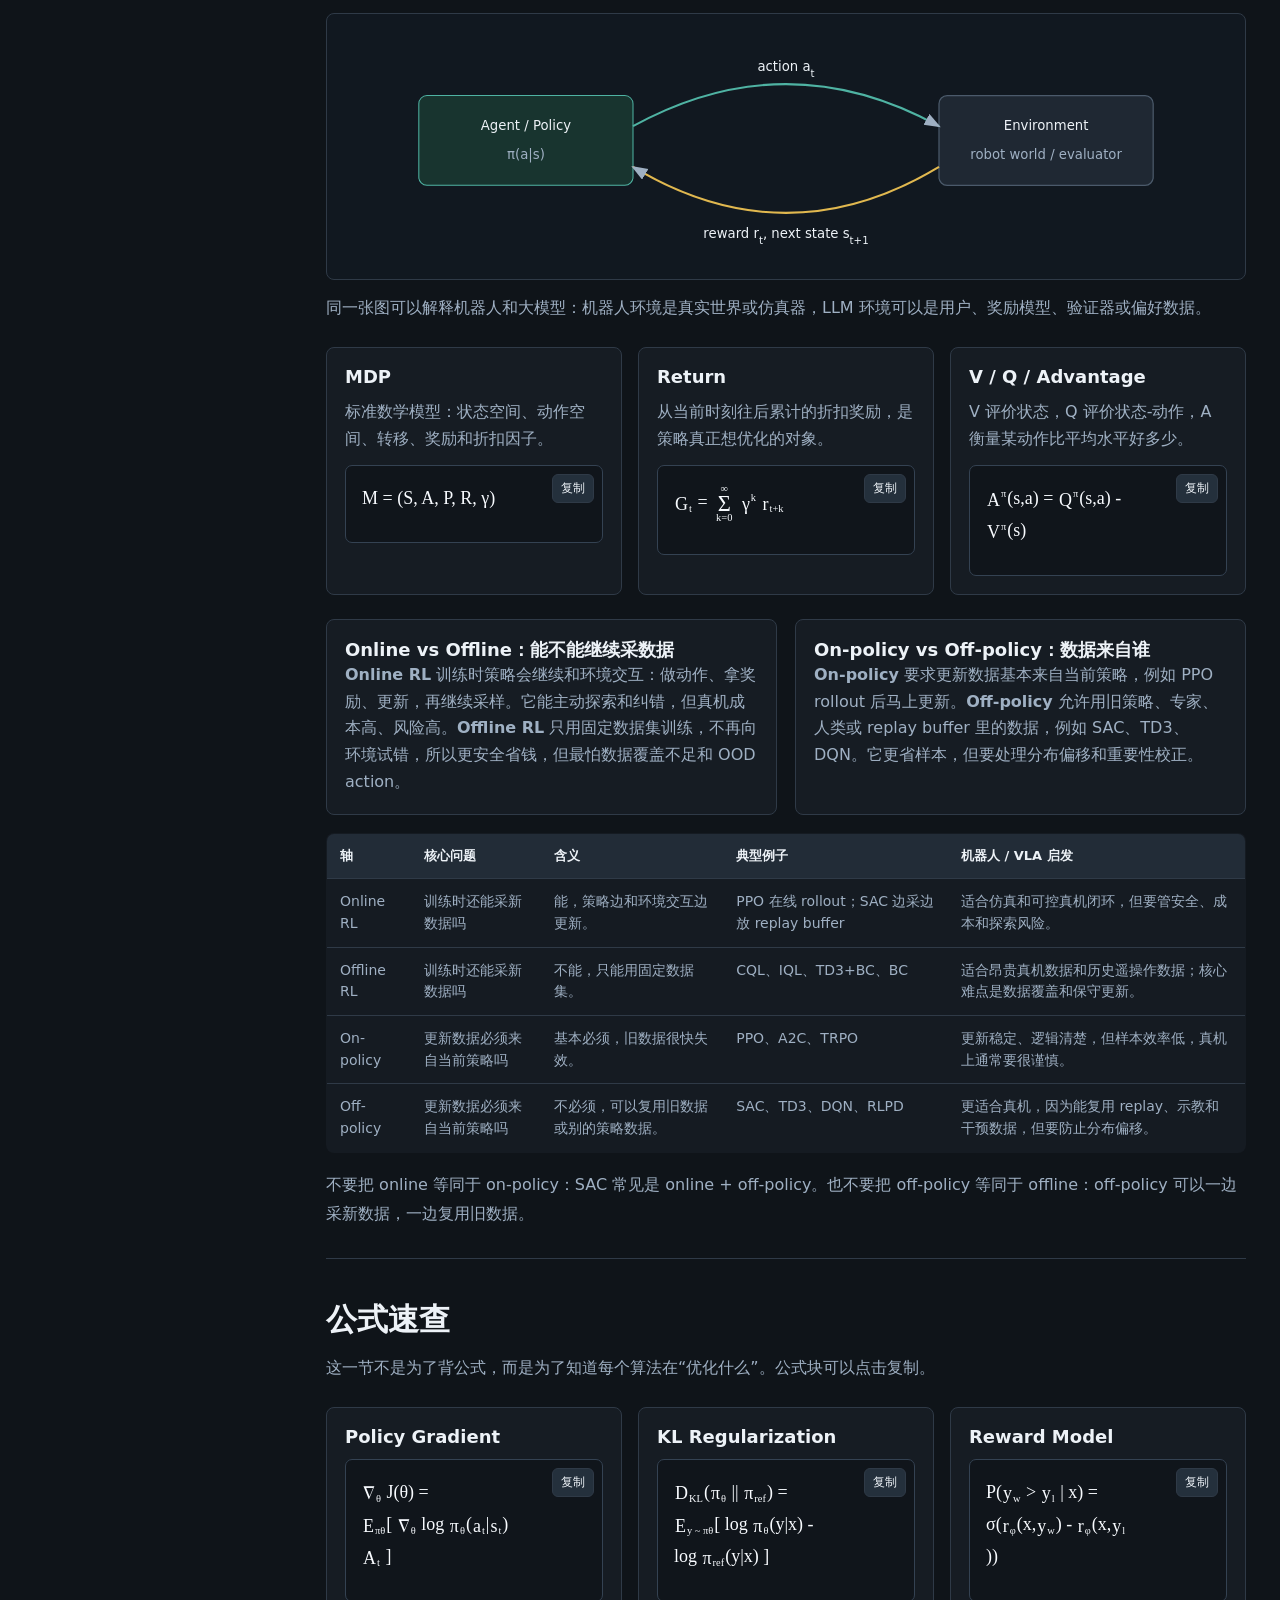
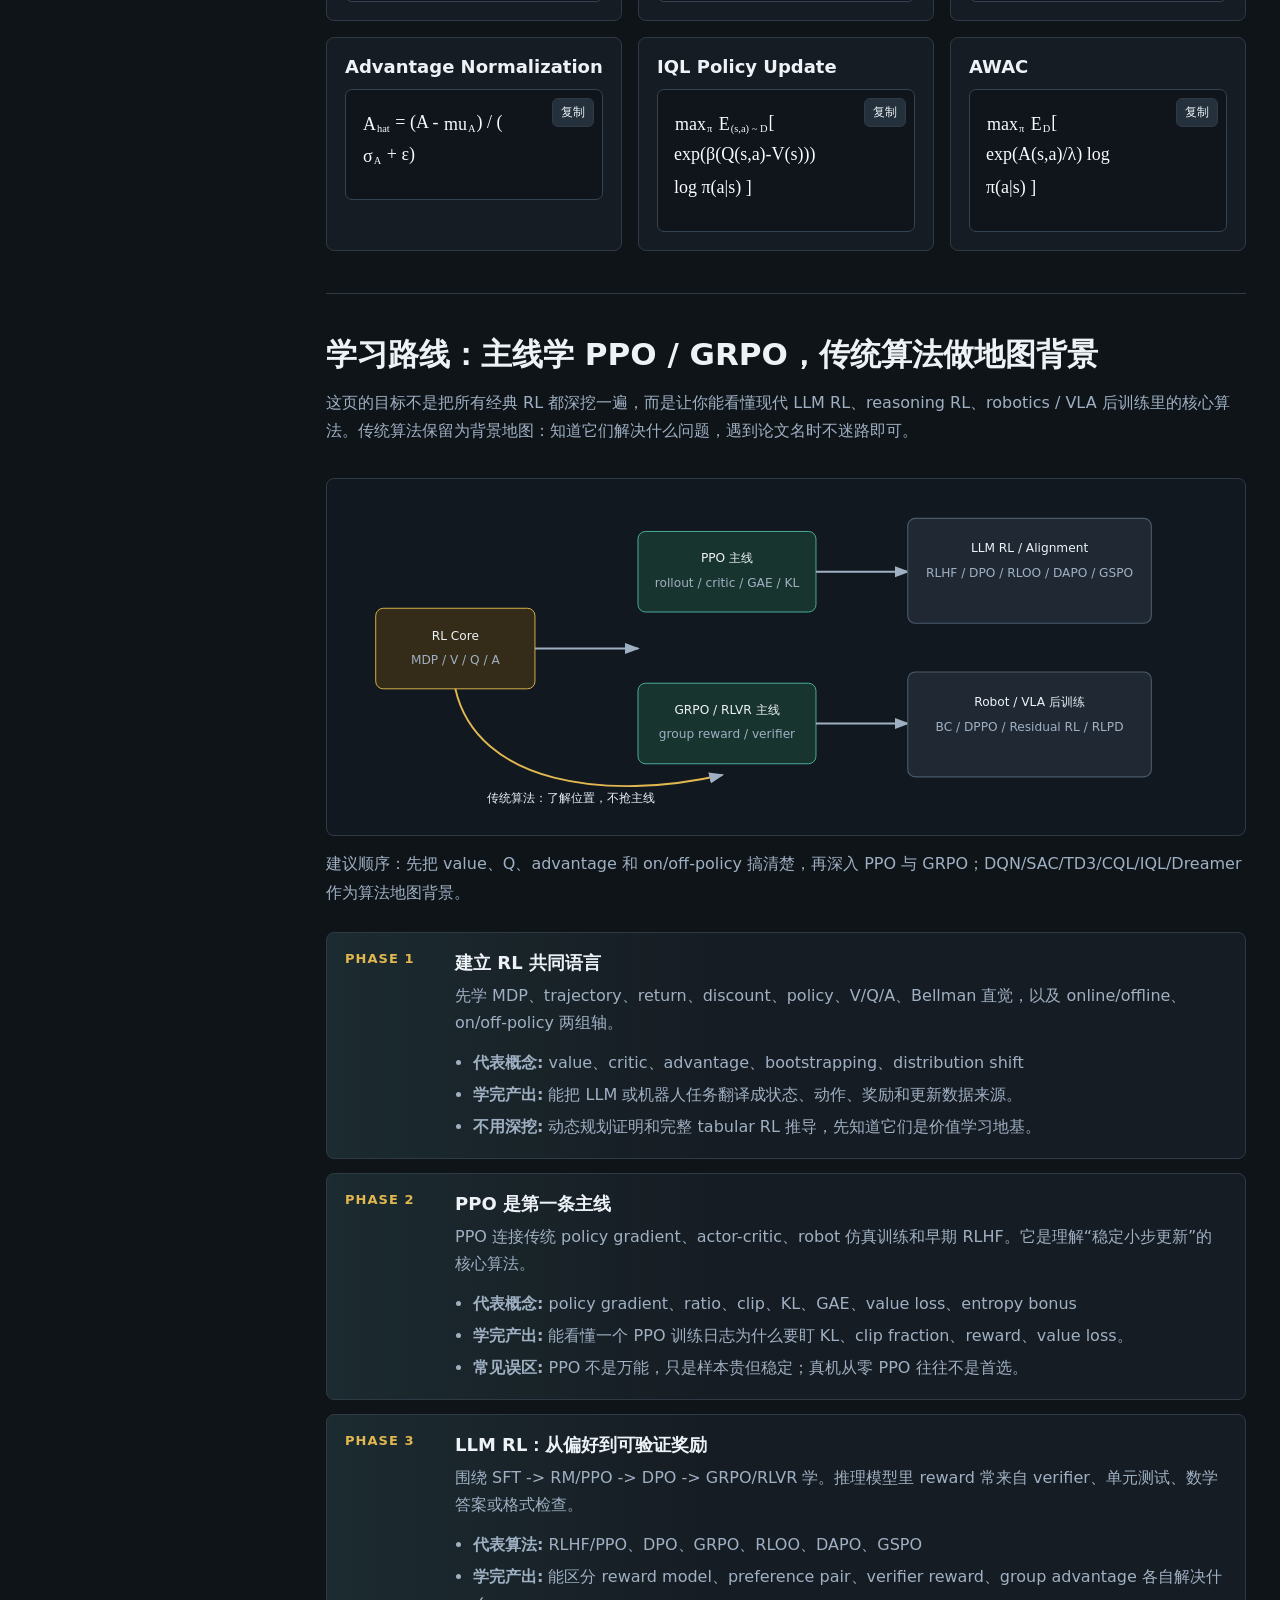
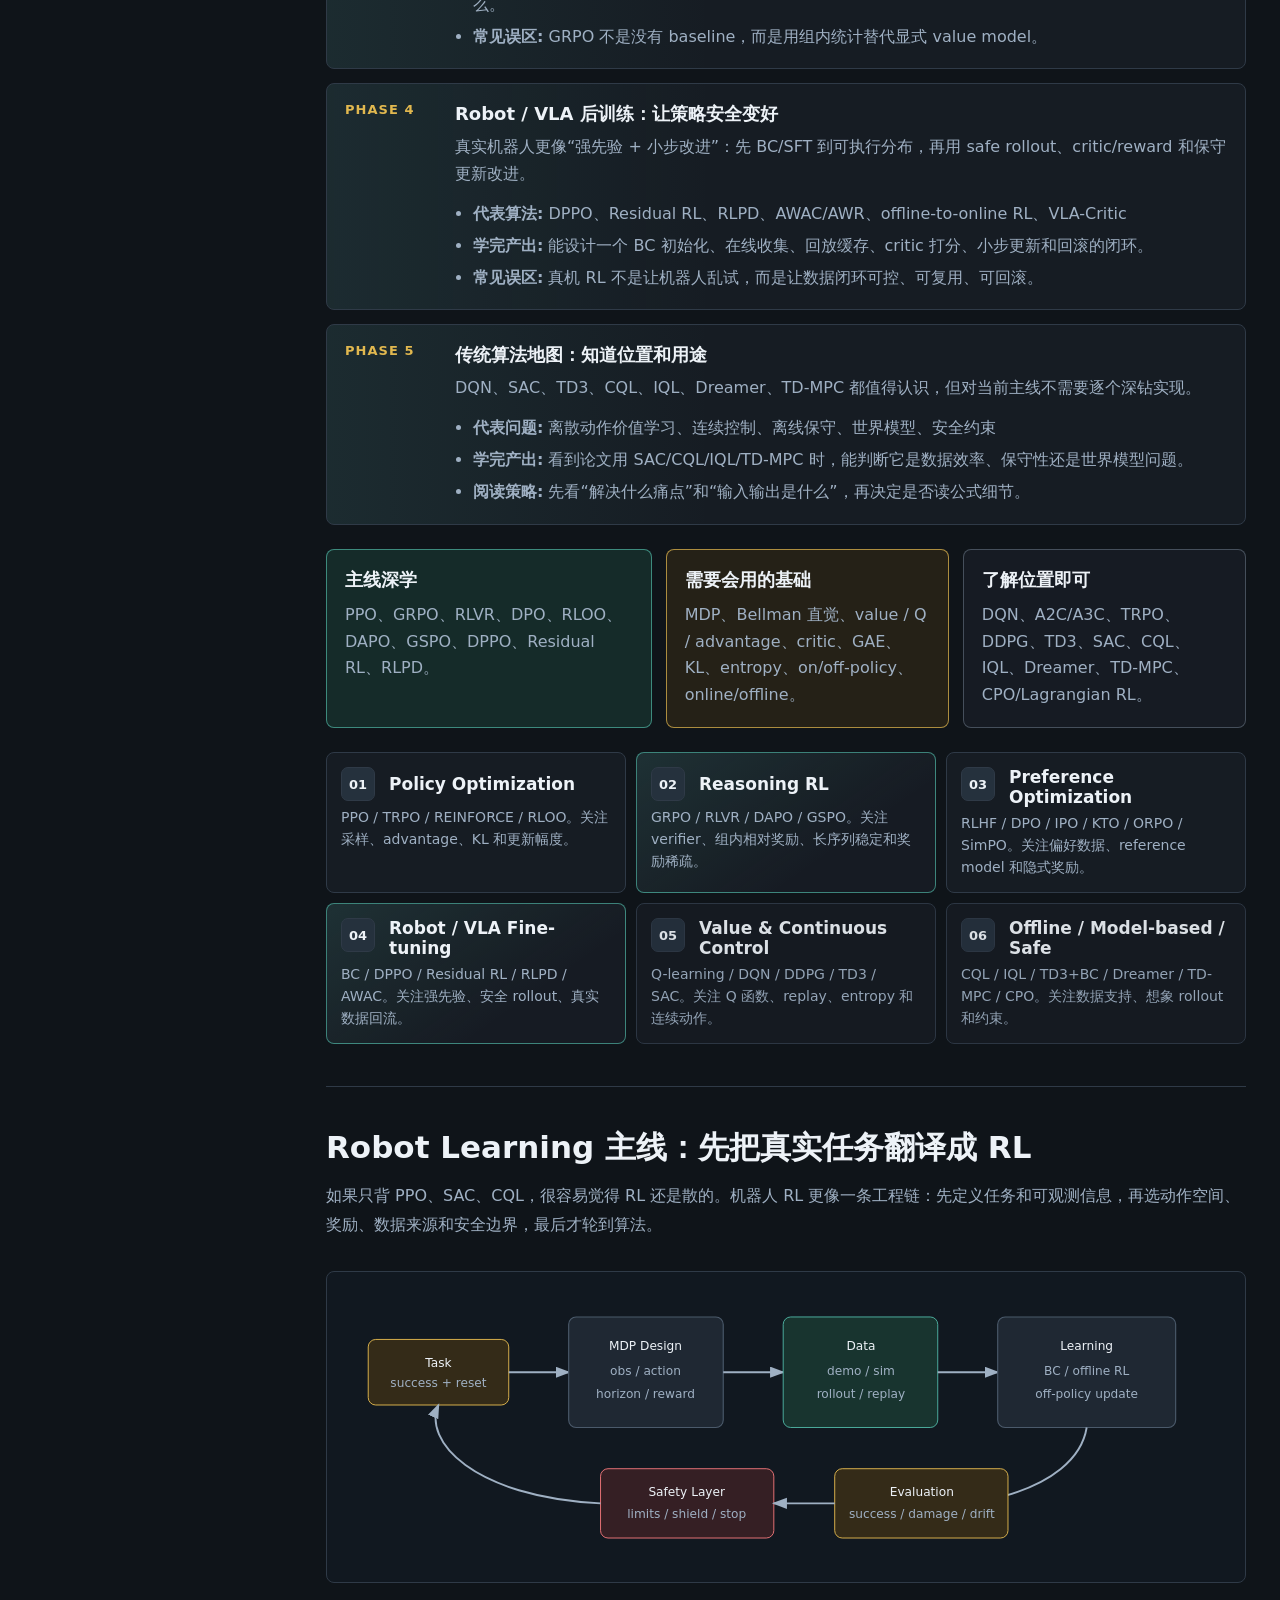
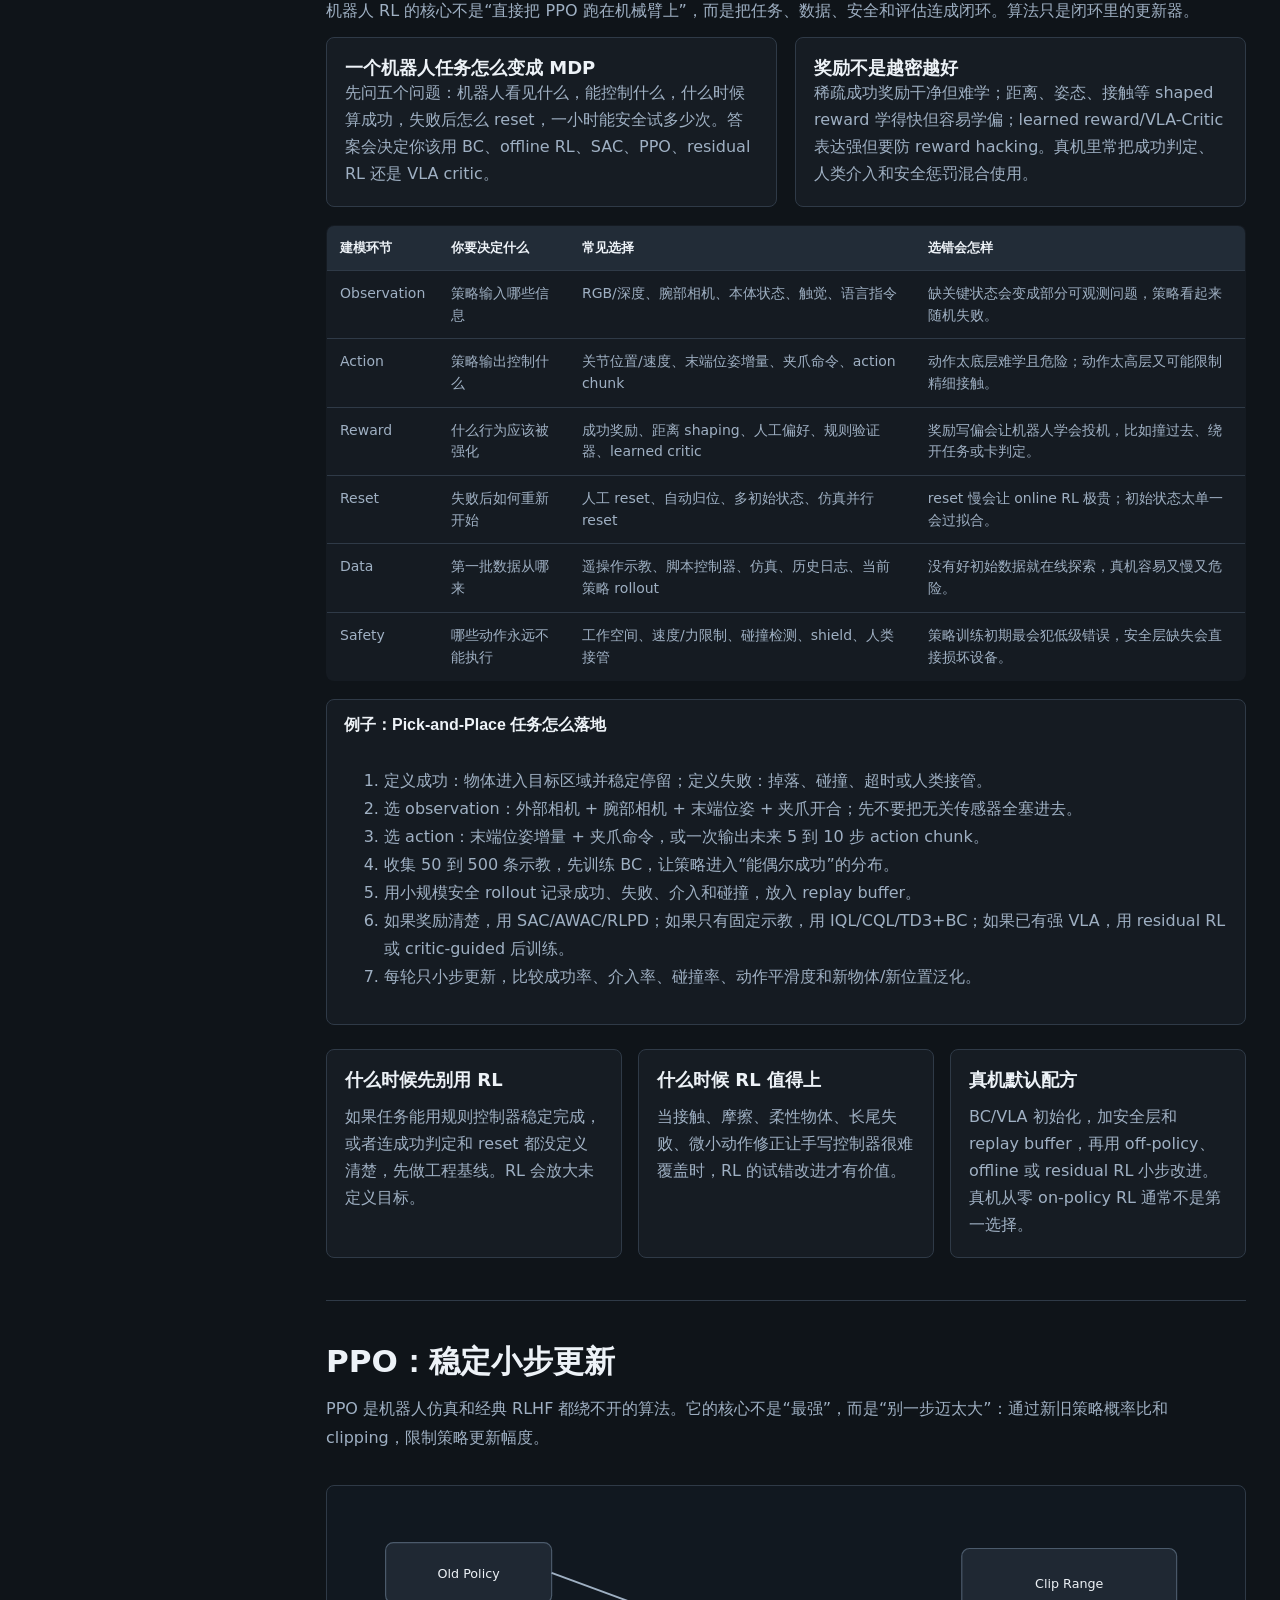
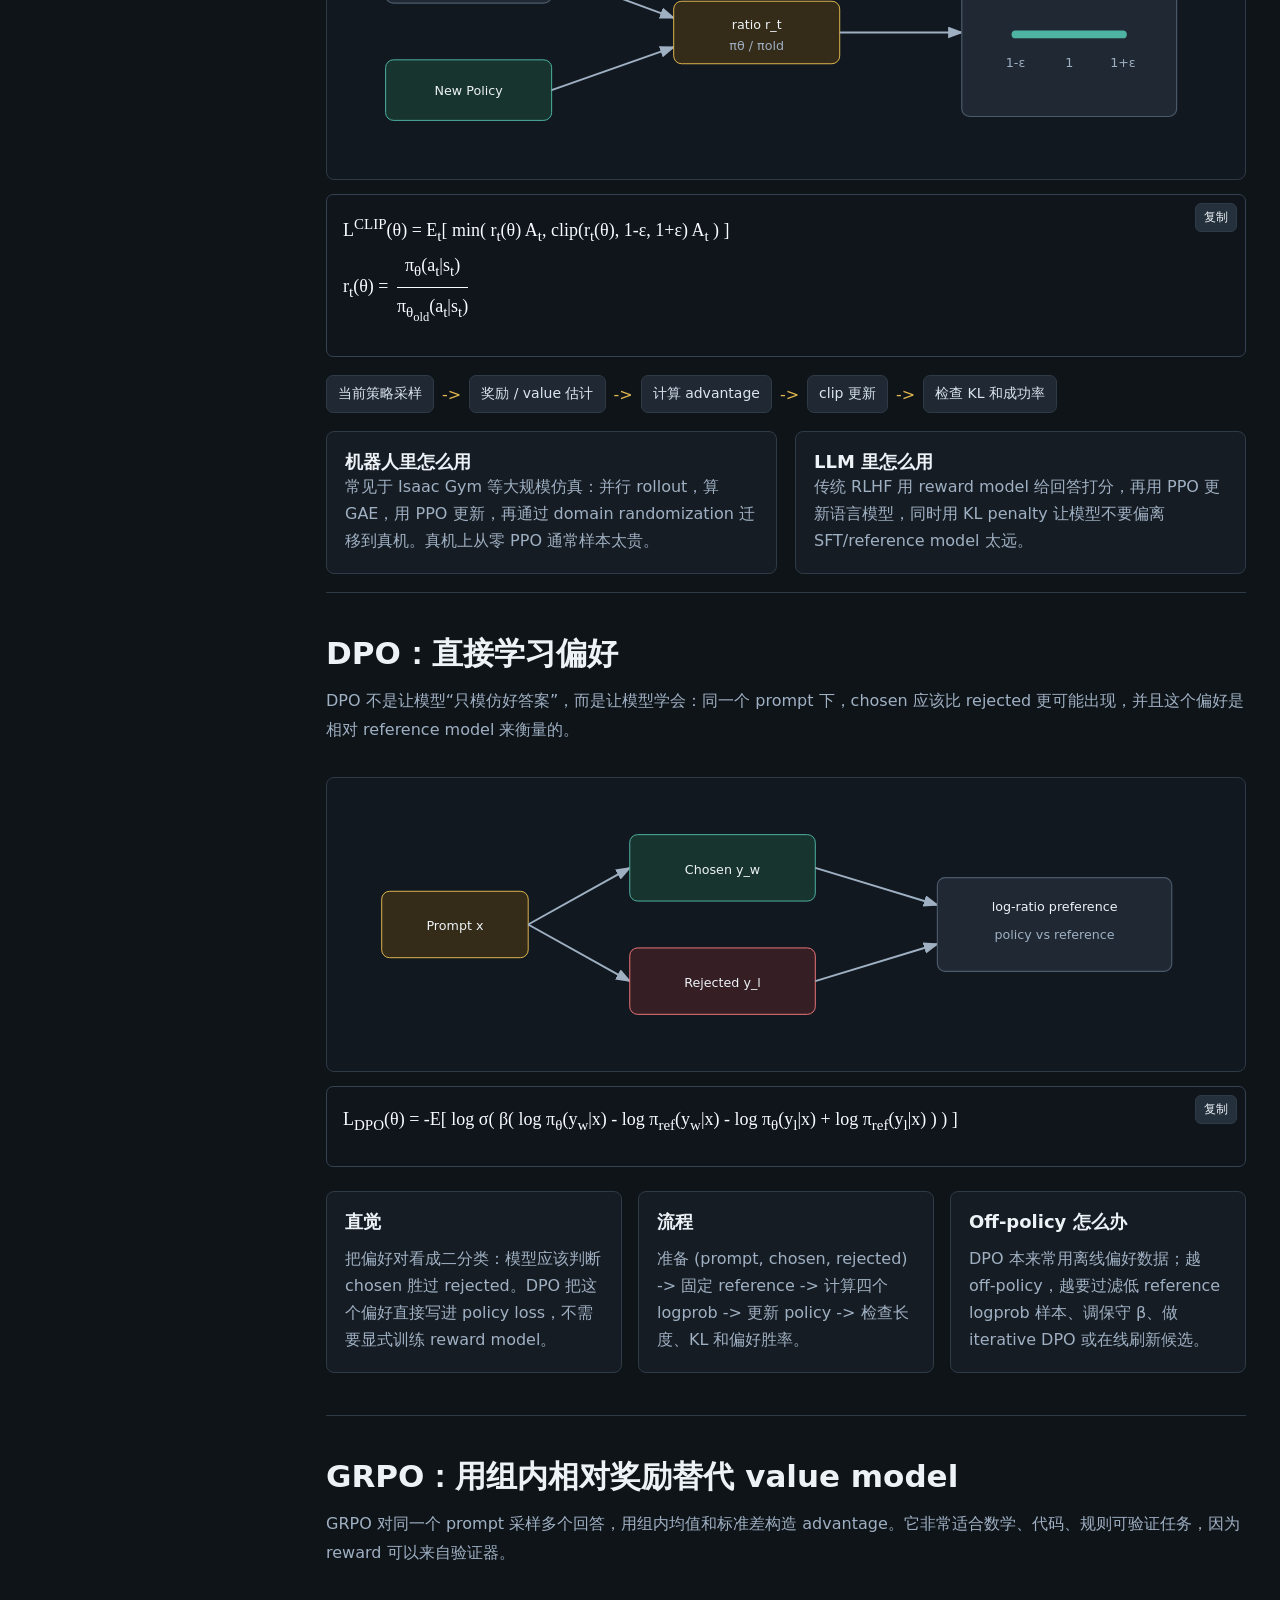
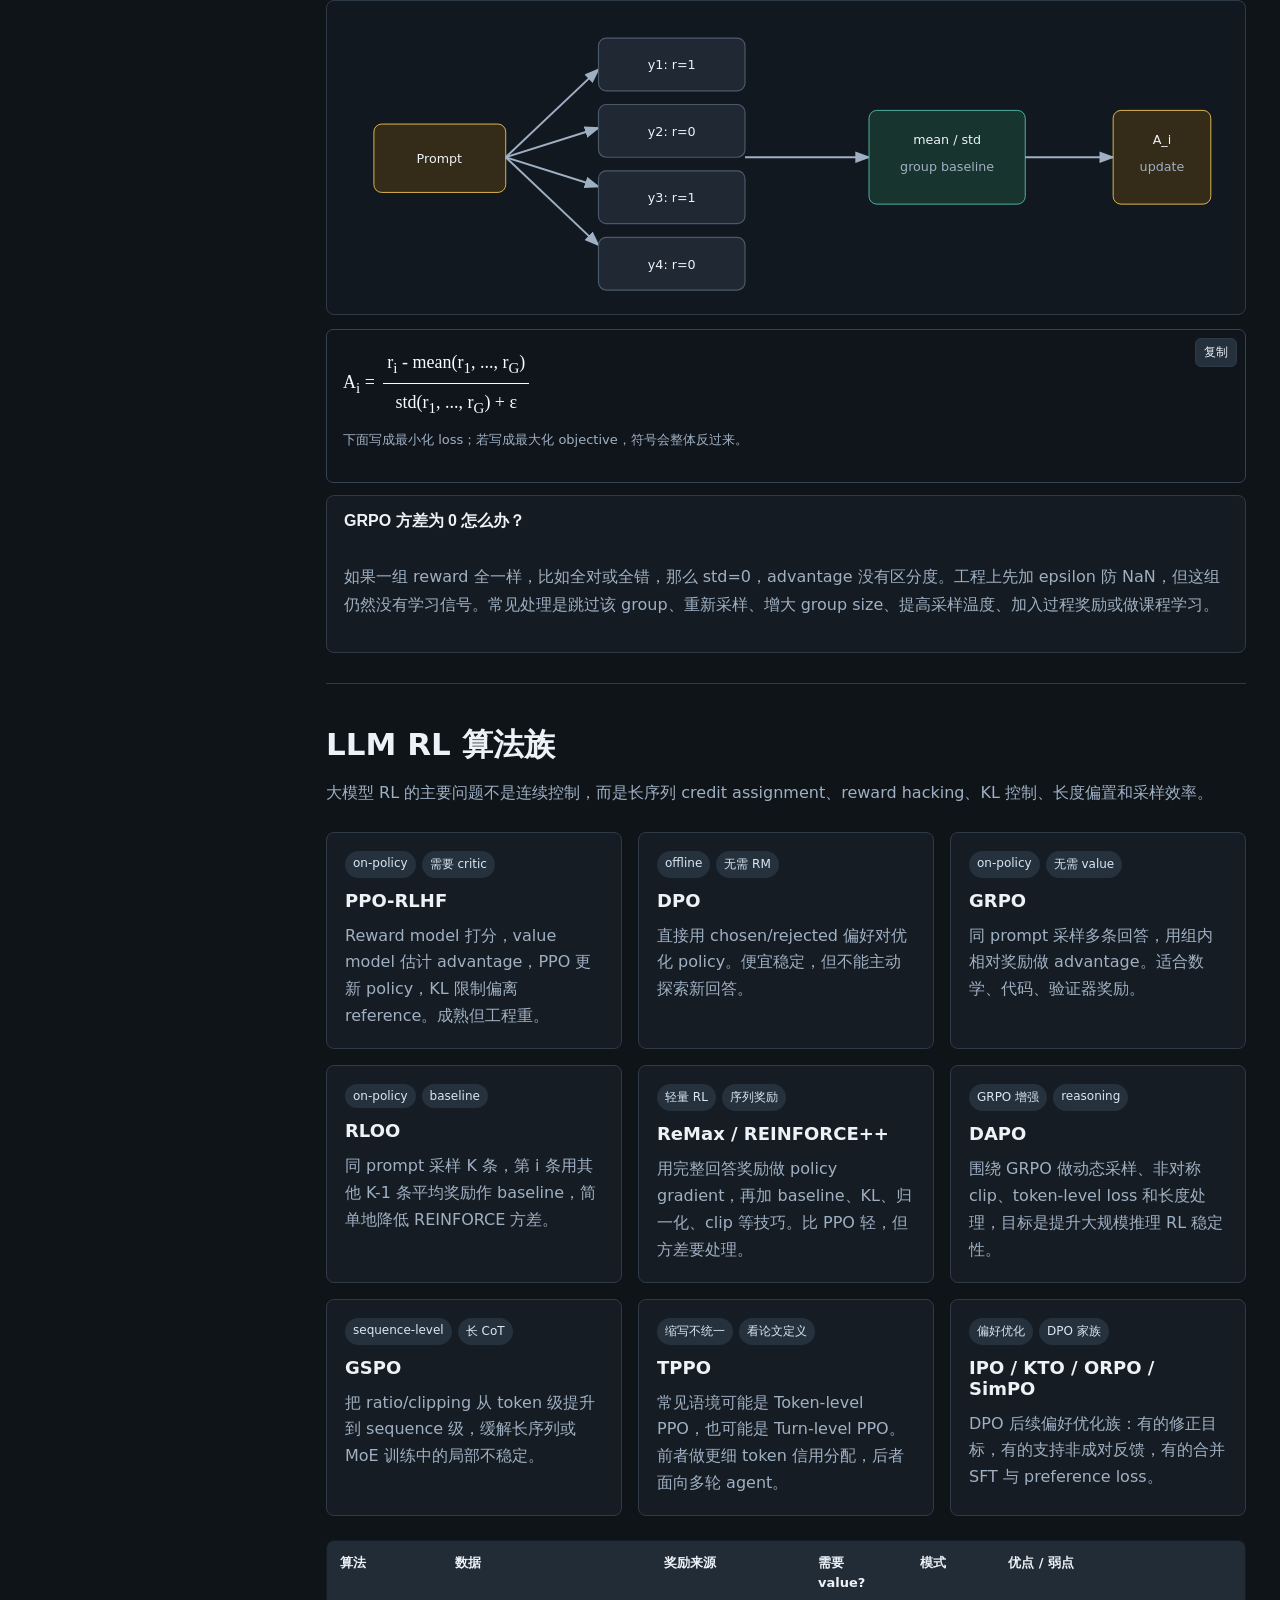
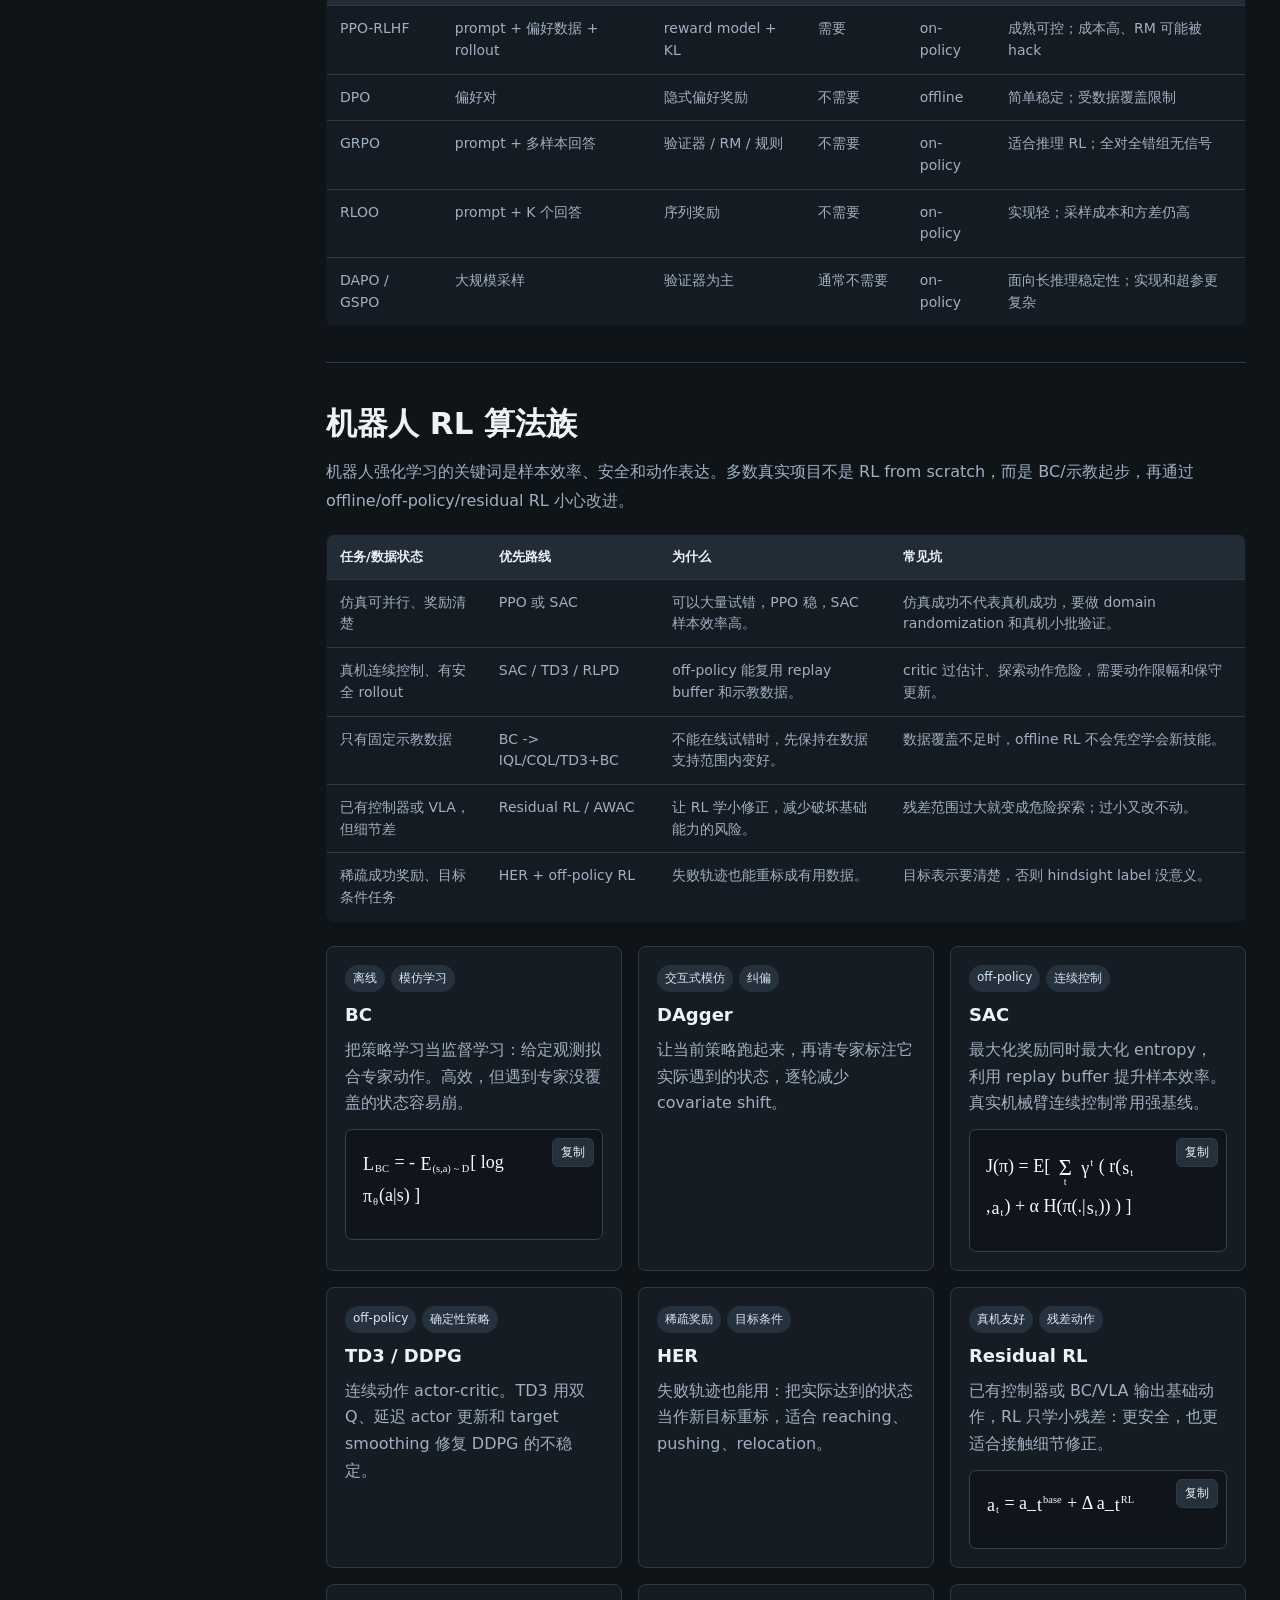
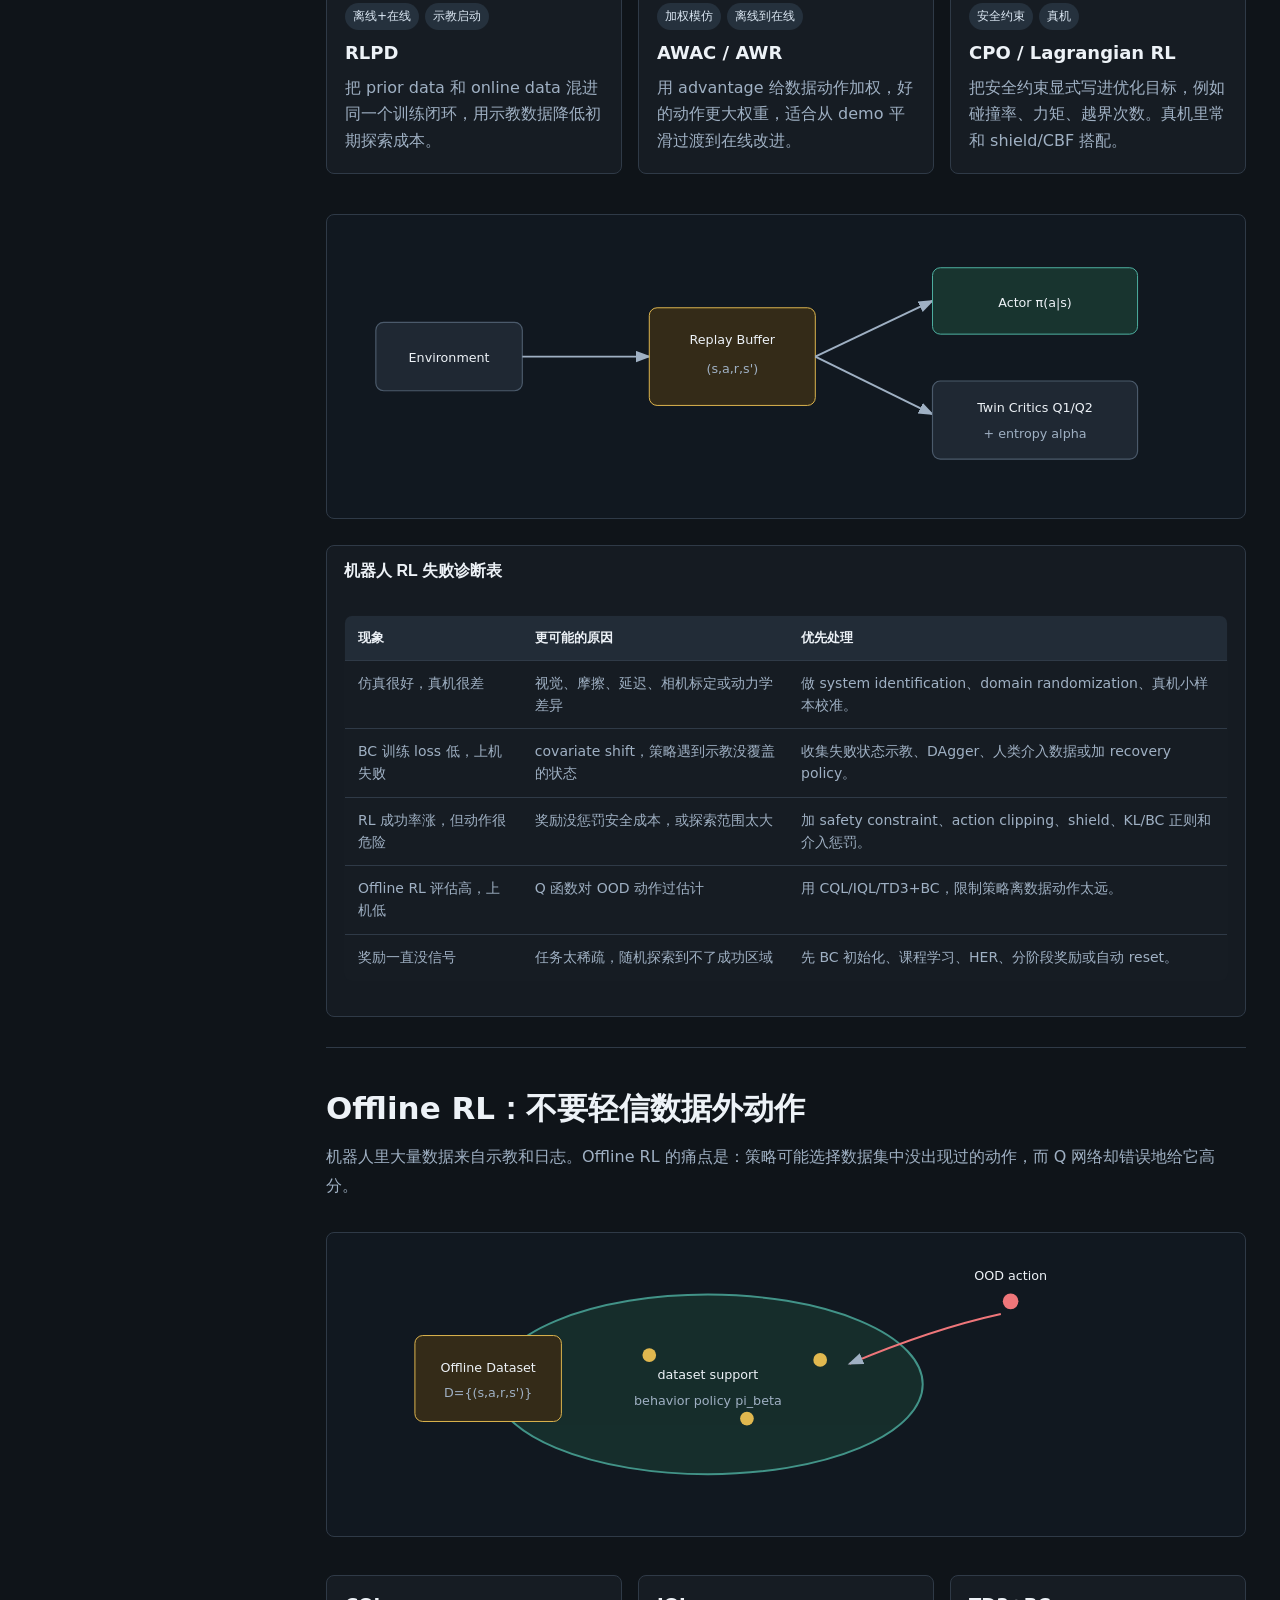
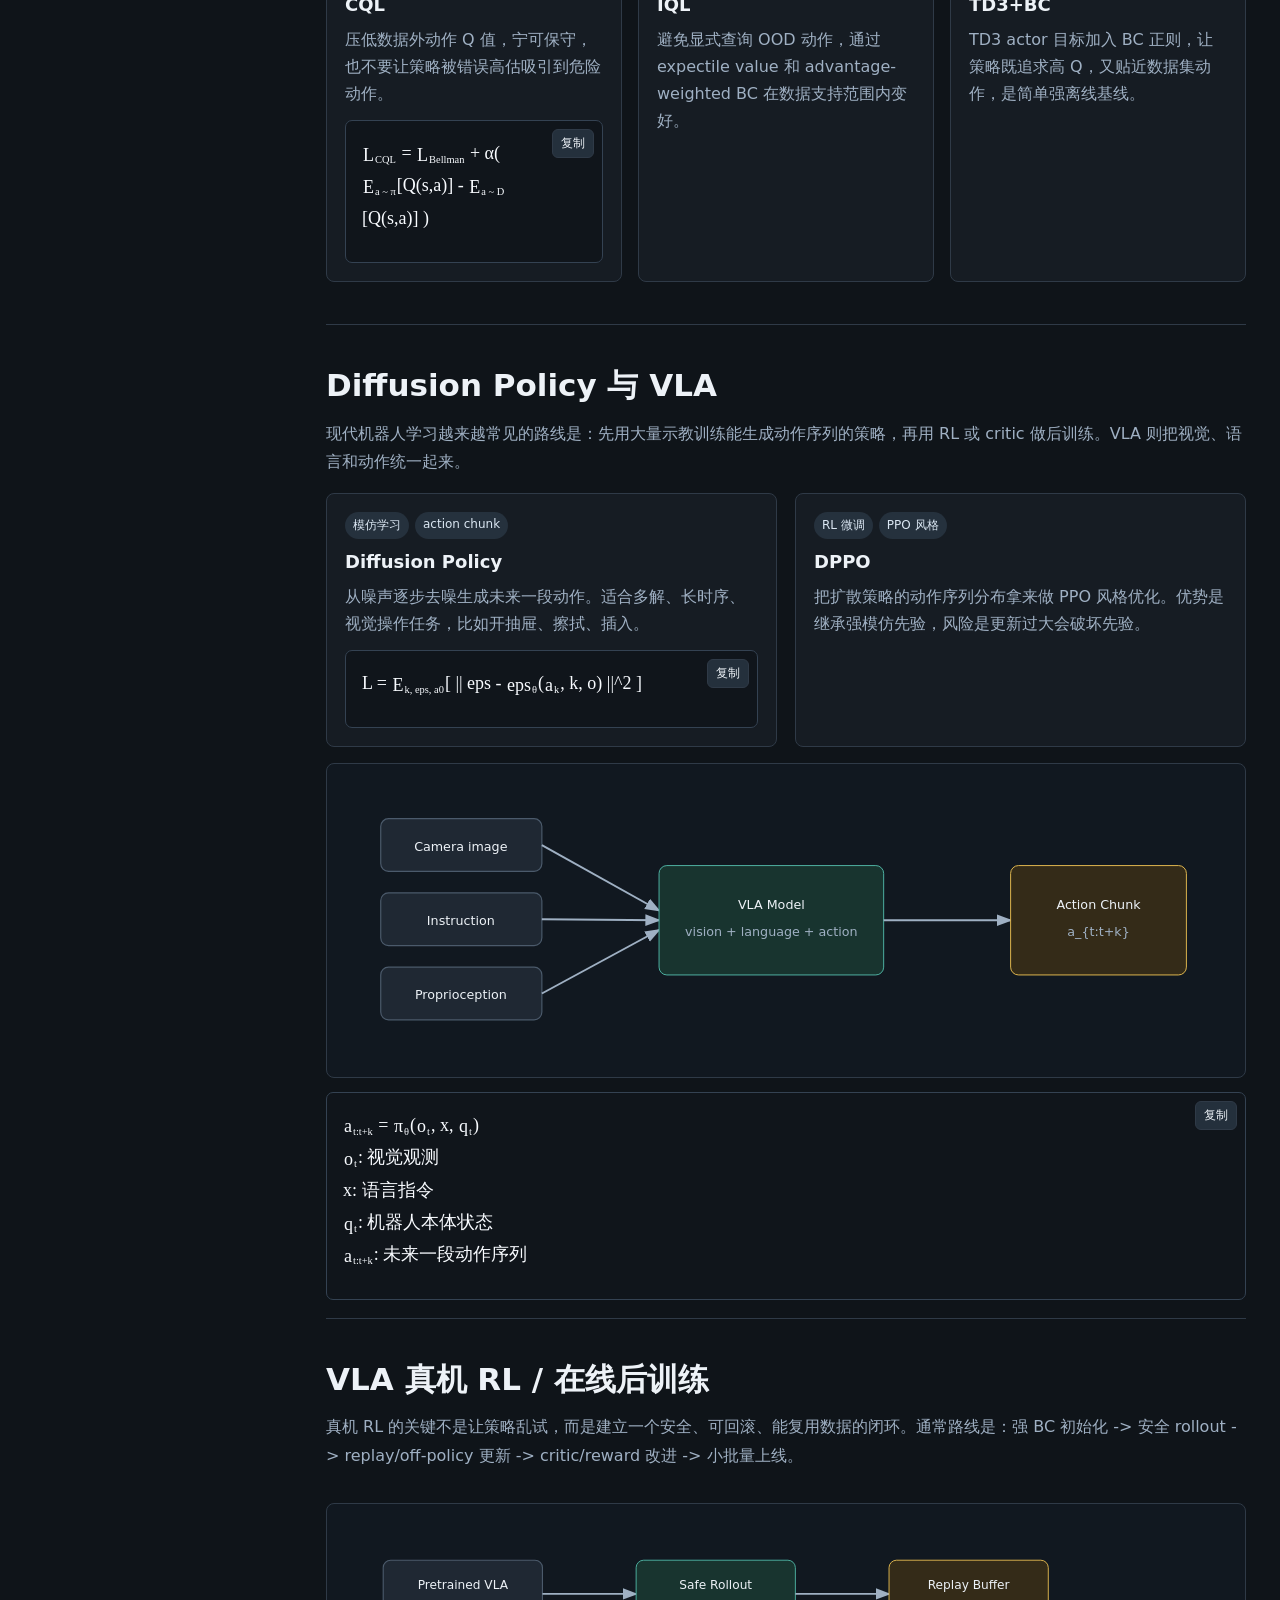
==== commit aa9e9f52: "Improve RL learning map layout" ====
--- a/RL/index.html
+++ b/RL/index.html
@@ -4,8 +4,8 @@
   <meta charset="utf-8">
   <meta name="viewport" content="width=device-width, initial-scale=1">
   <title>机器人与大模型强化学习学习手册</title>
-  <meta name="description" content="面向机器人 RL、LLM RLHF、DPO、GRPO、SAC、Offline RL 与 VLA 真机后训练的交互式中文学习手册。">
-  <link rel="stylesheet" href="styles.css">
+  <meta name="description" content="面向 PPO、GRPO、RLVR、LLM RL、Robot RL 与 VLA 真机后训练的交互式中文强化学习学习地图。">
+  <link rel="stylesheet" href="styles.css?v=20260601-compact-glossary">
 </head>
 <body>
   <div class="shell">
@@ -13,10 +13,10 @@
       <div class="brand">
         <small>RL Manual</small>
         <h1>机器人与大模型强化学习</h1>
-        <p>一份可编辑的 HTML 学习手册：公式、流程图、算法对比和真机工程清单放在一起。</p>
+        <p>一份可编辑的 HTML 学习地图：RL 基础、PPO/GRPO、LLM RL、Robot/VLA 后训练和传统算法速查放在一起。</p>
       </div>
       <div class="search">
-        <input id="searchInput" type="search" placeholder="搜索 PPO / DPO / VLA / 离线 RL">
+        <input id="searchInput" type="search" placeholder="搜索 PPO / GRPO / RLVR / VLA / 离线 RL">
         <button id="clearSearch" type="button" aria-label="清空搜索">清空</button>
       </div>
       <nav class="nav">
@@ -43,13 +43,13 @@
     <main class="content">
       <header class="hero">
         <div>
-          <h2>把机器人 RL 和 LLM RL 放进同一张地图里学</h2>
-          <p>机器人里动作是末端位姿、速度或 action chunk；大模型里动作是 token 或完整回答。形式不同，但核心都是：策略在状态中选择动作，收到奖励，再小心地更新自己。</p>
+          <h2>从 PPO / GRPO 出发，把 RL 补成一张能用的地图</h2>
+          <p>不用把传统 RL 算法都当主线硬啃。先学会 MDP、value、advantage、policy update，再把 PPO、GRPO、RLVR、DPO 和 Robot/VLA 后训练放到同一张图里看。</p>
           <div class="tag-row">
-            <span class="tag">PPO / SAC / TD3</span>
-            <span class="tag">DPO / GRPO / RLOO</span>
-            <span class="tag">Offline RL</span>
-            <span class="tag">Diffusion Policy</span>
+            <span class="tag">PPO / GAE / KL</span>
+            <span class="tag">GRPO / RLVR / DAPO</span>
+            <span class="tag">DPO / RLOO / GSPO</span>
+            <span class="tag">DPPO / RLPD / Residual RL</span>
             <span class="tag">VLA 真机 RL</span>
           </div>
         </div>
@@ -57,34 +57,39 @@
           <h3>这份手册怎么用</h3>
           <div class="stat-grid">
             <div class="stat"><b>13</b><span>核心章节</span></div>
-            <div class="stat"><b>8+</b><span>流程与结构图</span></div>
-            <div class="stat"><b>18+</b><span>主流算法卡片</span></div>
-            <div class="stat"><b>65</b><span>术语速查</span></div>
+            <div class="stat"><b>10+</b><span>流程与结构图</span></div>
+            <div class="stat"><b>28+</b><span>算法与范式卡片</span></div>
+            <div class="stat"><b>72+</b><span>术语速查</span></div>
           </div>
         </div>
       </header>
 
       <div id="noResults" class="no-results">没有找到匹配内容。可以试试 “critic”、“KL”、“reward”、“VLA” 或算法缩写。</div>
 
-      <section id="glossary" class="section" data-tags="glossary terms">
-        <h2>术语表</h2>
-        <p class="lead">常见名词的短定义。搜索框也会检索这一节。</p>
+      <section id="glossary" class="section glossary-collapsed" data-tags="glossary terms">
+        <div class="section-title-row">
+          <div>
+            <h2>术语表</h2>
+            <p class="lead">默认只显示核心术语；搜索会自动展开匹配项。</p>
+          </div>
+          <button id="toggleGlossary" class="section-toggle" type="button" aria-expanded="false">展开全部 77 个术语</button>
+        </div>
         <div class="term-grid">
-          <div class="term" data-tags="强化学习"><b>强化学习</b><span>智能体通过与环境交互、获得奖励来学习决策策略的方法。</span></div>
+          <div class="term core-term" data-tags="强化学习"><b>强化学习</b><span>智能体通过与环境交互、获得奖励来学习决策策略的方法。</span></div>
           <div class="term" data-tags="智能体 agent"><b>智能体</b><span>做出动作的学习系统，在机器人中是控制策略，在 LLM 中是生成模型。</span></div>
           <div class="term" data-tags="环境 environment"><b>环境</b><span>智能体交互的外部系统，可以是真实世界、仿真器、用户或评测器。</span></div>
           <div class="term" data-tags="状态 state"><b>状态</b><span>环境在某一时刻提供给智能体的信息。</span></div>
           <div class="term" data-tags="观测 observation"><b>观测</b><span>智能体实际看到的数据，可能只是完整状态的一部分。</span></div>
-          <div class="term" data-tags="动作 action token"><b>动作</b><span>智能体选择的行为，机器人中可为控制命令，LLM 中可为 token。</span></div>
-          <div class="term" data-tags="奖励 reward"><b>奖励</b><span>评价动作好坏的标量信号，可以来自规则、人类、模型或真实任务结果。</span></div>
-          <div class="term" data-tags="策略 policy"><b>策略</b><span>从状态到动作概率分布的函数，通常记为 π(a|s)。</span></div>
+          <div class="term core-term" data-tags="动作 action token"><b>动作</b><span>智能体选择的行为，机器人中可为控制命令，LLM 中可为 token。</span></div>
+          <div class="term core-term" data-tags="奖励 reward"><b>奖励</b><span>评价动作好坏的标量信号，可以来自规则、人类、模型或真实任务结果。</span></div>
+          <div class="term core-term" data-tags="策略 policy"><b>策略</b><span>从状态到动作概率分布的函数，通常记为 π(a|s)。</span></div>
           <div class="term" data-tags="轨迹 trajectory"><b>轨迹</b><span>一串状态、动作、奖励组成的交互序列。</span></div>
-          <div class="term" data-tags="回报 return"><b>回报</b><span>从某一时刻开始累计得到的折扣奖励总和。</span></div>
+          <div class="term core-term" data-tags="回报 return"><b>回报</b><span>从某一时刻开始累计得到的折扣奖励总和。</span></div>
           <div class="term" data-tags="折扣因子 gamma"><b>折扣因子</b><span>控制未来奖励重要性的系数，通常记为 γ。</span></div>
-          <div class="term" data-tags="价值函数 value"><b>价值函数</b><span>估计某状态未来能获得多少回报的函数。</span></div>
-          <div class="term" data-tags="Q 函数 critic"><b>Q 函数</b><span>估计在某状态执行某动作后未来能获得多少回报的函数。</span></div>
-          <div class="term" data-tags="优势函数 advantage"><b>优势函数</b><span>衡量某动作相对该状态平均水平有多好。</span></div>
-          <div class="term" data-tags="MDP"><b>MDP</b><span>马尔可夫决策过程，是强化学习的标准数学模型。</span></div>
+          <div class="term core-term" data-tags="价值函数 value"><b>价值函数</b><span>估计某状态未来能获得多少回报的函数。</span></div>
+          <div class="term core-term" data-tags="Q 函数 critic"><b>Q 函数</b><span>估计在某状态执行某动作后未来能获得多少回报的函数。</span></div>
+          <div class="term core-term" data-tags="优势函数 advantage"><b>优势函数</b><span>衡量某动作相对该状态平均水平有多好。</span></div>
+          <div class="term core-term" data-tags="MDP"><b>MDP</b><span>马尔可夫决策过程，是强化学习的标准数学模型。</span></div>
           <div class="term" data-tags="on-policy"><b>On-policy</b><span>使用当前策略采集的数据来更新当前策略。</span></div>
           <div class="term" data-tags="off-policy"><b>Off-policy</b><span>可以使用旧策略或其他策略采集的数据来训练当前策略。</span></div>
           <div class="term" data-tags="online RL"><b>Online RL</b><span>训练过程中持续和环境交互、边采新数据边更新策略；可以是 on-policy，也可以是 off-policy。</span></div>
@@ -97,10 +102,10 @@
           <div class="term" data-tags="actor"><b>Actor</b><span>负责输出动作的策略模型。</span></div>
           <div class="term" data-tags="critic"><b>Critic</b><span>负责评估状态或动作价值的模型。</span></div>
           <div class="term" data-tags="replay buffer"><b>Replay Buffer</b><span>存储历史交互数据、供 off-policy 算法采样训练的数据池。</span></div>
-          <div class="term" data-tags="PPO"><b>PPO</b><span>一种限制策略更新幅度的稳定策略优化算法。</span></div>
+          <div class="term core-term" data-tags="PPO"><b>PPO</b><span>一种限制策略更新幅度的稳定策略优化算法。</span></div>
           <div class="term" data-tags="clipping"><b>Clipping</b><span>把概率比限制在一定范围内，防止策略更新过大。</span></div>
           <div class="term" data-tags="importance ratio"><b>Importance Ratio</b><span>新策略与旧策略对同一动作赋予概率的比值。</span></div>
-          <div class="term" data-tags="KL"><b>KL 散度</b><span>衡量两个概率分布差异的指标，常用于限制模型偏离参考策略。</span></div>
+          <div class="term core-term" data-tags="KL"><b>KL 散度</b><span>衡量两个概率分布差异的指标，常用于限制模型偏离参考策略。</span></div>
           <div class="term" data-tags="entropy"><b>Entropy Regularization</b><span>鼓励策略保持随机性，提升探索能力的正则项。</span></div>
           <div class="term" data-tags="SAC"><b>SAC</b><span>Soft Actor-Critic，适合连续动作控制的 off-policy 算法。</span></div>
           <div class="term" data-tags="soft Q"><b>Soft Q Function</b><span>包含熵奖励的 Q 函数，用于鼓励探索。</span></div>
@@ -114,13 +119,19 @@
           <div class="term" data-tags="pairwise preference"><b>Pairwise Preference</b><span>比较两个回答哪个更好的偏好形式。</span></div>
           <div class="term" data-tags="chosen response"><b>Chosen Response</b><span>偏好数据中被认为更好的回答。</span></div>
           <div class="term" data-tags="rejected response"><b>Rejected Response</b><span>偏好数据中被认为较差的回答。</span></div>
-          <div class="term" data-tags="DPO"><b>DPO</b><span>Direct Preference Optimization，直接用偏好对优化策略而不显式训练奖励模型。</span></div>
+          <div class="term core-term" data-tags="DPO"><b>DPO</b><span>Direct Preference Optimization，直接用偏好对优化策略而不显式训练奖励模型。</span></div>
           <div class="term" data-tags="reference model"><b>Reference Model</b><span>作为约束基准的冻结模型，用来防止策略偏离过大。</span></div>
-          <div class="term" data-tags="GRPO"><b>GRPO</b><span>Group Relative Policy Optimization，用组内相对奖励估计优势的策略优化方法。</span></div>
+          <div class="term core-term" data-tags="GRPO"><b>GRPO</b><span>Group Relative Policy Optimization，用组内相对奖励估计优势的策略优化方法。</span></div>
           <div class="term" data-tags="group advantage"><b>Group Advantage</b><span>同一 prompt 下多个候选回答之间归一化得到的相对优势。</span></div>
+          <div class="term core-term" data-tags="RLVR verifiable reward verifier"><b>RLVR</b><span>用可验证规则、单元测试、数学答案或环境判定给奖励的 LLM 后训练范式。</span></div>
+          <div class="term" data-tags="verifier rule reward"><b>Verifier</b><span>自动检查答案是否正确的程序或模型，可以给 binary reward、分步 reward 或格式 reward。</span></div>
+          <div class="term" data-tags="outcome reward process reward PRM"><b>Outcome / Process Reward</b><span>Outcome reward 只看最终结果；process reward 评价中间步骤，能缓解长推理奖励稀疏。</span></div>
+          <div class="term" data-tags="DAPO dynamic sampling decoupled clip"><b>DAPO</b><span>围绕 GRPO 改进采样、clip 和 token-level loss 的 reasoning RL 训练配方。</span></div>
+          <div class="term" data-tags="GSPO sequence policy optimization"><b>GSPO</b><span>把组内相对优化提升到 sequence 级别，面向长序列和 MoE 训练稳定性。</span></div>
+          <div class="term" data-tags="RLOO reinforce leave one out"><b>RLOO</b><span>同一 prompt 采样多条回答，用其他回答的平均奖励作 baseline 的 REINFORCE 变体。</span></div>
           <div class="term" data-tags="rollout"><b>Rollout</b><span>使用当前策略生成一批交互轨迹或回答样本的过程。</span></div>
           <div class="term" data-tags="reward hacking"><b>Reward Hacking</b><span>模型利用奖励漏洞获得高分但实际行为不符合目标的现象。</span></div>
-          <div class="term" data-tags="VLA"><b>VLA 模型</b><span>Vision-Language-Action 模型，把视觉、语言和机器人状态映射为动作。</span></div>
+          <div class="term core-term" data-tags="VLA"><b>VLA 模型</b><span>Vision-Language-Action 模型，把视觉、语言和机器人状态映射为动作。</span></div>
           <div class="term" data-tags="action chunking"><b>Action Chunking</b><span>一次预测未来多个连续动作，减少逐步决策噪声。</span></div>
           <div class="term" data-tags="action space"><b>Action Space</b><span>策略可输出的动作集合，机器人中可以是关节力矩、速度、末端位姿增量或 action chunk。</span></div>
           <div class="term" data-tags="proprioception"><b>Proprioception</b><span>机器人自身状态信息，如关节角、速度、力矩等。</span></div>
@@ -135,6 +146,12 @@
           <div class="term" data-tags="safety constraint"><b>Safety Constraint</b><span>限制策略行为避免危险动作的规则或模型约束。</span></div>
           <div class="term" data-tags="safety shield"><b>Safety Shield</b><span>部署在策略和机器人之间的安全层，负责裁剪、拒绝或替换危险动作。</span></div>
           <div class="term" data-tags="human intervention"><b>Human Intervention</b><span>人在机器人失败或危险时接管控制，用于安全和数据收集。</span></div>
+          <div class="term" data-tags="DPPO diffusion policy policy optimization"><b>DPPO</b><span>Diffusion Policy Policy Optimization，用 RL 微调扩散动作策略，保留动作分布先验。</span></div>
+          <div class="term" data-tags="RLPD prior data offline online"><b>RLPD</b><span>Reinforcement Learning with Prior Data，把离线示教和在线 rollout 混合用于样本高效训练。</span></div>
+          <div class="term" data-tags="residual RL correction"><b>Residual RL</b><span>在已有控制器、BC 或 VLA 动作上学习小残差，降低真机探索破坏性。</span></div>
+          <div class="term" data-tags="Q-learning DQN value based"><b>DQN / Q-learning</b><span>价值学习代表路线，用 Q 函数选择动作，是理解 target、bootstrap 和 off-policy 的背景。</span></div>
+          <div class="term" data-tags="model based world model Dreamer TD-MPC"><b>Model-based RL</b><span>先学习世界模型或 latent dynamics，再在想象中规划或更新策略，例如 Dreamer、TD-MPC。</span></div>
+          <div class="term" data-tags="safe RL CPO Lagrangian"><b>Safe RL</b><span>把碰撞、越界、力矩、速度等安全成本显式放进优化或约束中的 RL 方向。</span></div>
         </div>
       </section>
 
@@ -239,31 +256,137 @@
       </section>
 
       <section id="roadmap" class="section" data-tags="roadmap 学习路线 robot llm vla">
-        <h2>学习路线</h2>
-        <p class="lead">建议先建立统一抽象，再按你的目标选择路线。机器人方向更重视连续控制、样本效率和安全；大模型方向更重视偏好、奖励、KL 约束和长序列稳定性。</p>
-        <div class="grid">
-          <article class="path-card" data-tags="机器人 优先 路线 SAC Offline VLA">
-            <h3>路线 A：机器人 RL 优先</h3>
-            <p>RL 基础循环 -> Value / Q / Advantage -> SAC 连续控制 -> Offline RL -> PPO -> VLA 真机闭环 -> LLM RLHF。</p>
-          </article>
-          <article class="path-card" data-tags="LLM 优先 路线 PPO DPO GRPO">
-            <h3>路线 B：LLM RL 优先</h3>
-            <p>RL 基础循环 -> LLM 的状态/动作/奖励 -> PPO-RLHF -> DPO -> GRPO -> Offline RL 分布问题 -> VLA。</p>
-          </article>
-          <article class="path-card" data-tags="工程 实现 路线 BC 数据 奖励">
-            <h3>路线 C：工程实现优先</h3>
-            <p>Behavior Cloning -> Offline Dataset -> SAC/PPO baseline -> Reward/Preference 数据 -> DPO/GRPO -> VLA 数据闭环。</p>
-          </article>
-        </div>
-        <div class="two-col">
-          <div class="note" data-tags="机器人 LLM 类比">
-            <h3>统一类比</h3>
-            <p>机器人状态是图像、本体状态和环境反馈；LLM 状态是 prompt 与已生成上下文。机器人动作是控制命令；LLM 动作是 token。奖励可以是任务成功、人工偏好、规则验证器或 learned critic。</p>
-          </div>
-          <div class="note" data-tags="online offline on policy off policy">
-            <h3>两组容易混的轴</h3>
-            <p>Online/offline 说训练时能不能继续从环境采新数据；on/off-policy 说更新时能不能使用旧策略或其他策略的数据。SAC 常见是 online + off-policy；PPO 通常是 online + on-policy；CQL/IQL 属于 offline RL。</p>
-          </div>
+        <h2>学习路线：主线学 PPO / GRPO，传统算法做地图背景</h2>
+        <p class="lead">这页的目标不是把所有经典 RL 都深挖一遍，而是让你能看懂现代 LLM RL、reasoning RL、robotics / VLA 后训练里的核心算法。传统算法保留为背景地图：知道它们解决什么问题，遇到论文名时不迷路即可。</p>
+
+        <svg class="diagram" viewBox="0 0 980 380" role="img" aria-label="RL learning map from foundations to PPO GRPO and robot VLA">
+          <defs>
+            <marker id="arrowRoad" markerWidth="10" markerHeight="10" refX="7" refY="3" orient="auto">
+              <path d="M0,0 L0,6 L8,3 z" fill="#9fb0c3"></path>
+            </marker>
+          </defs>
+          <rect class="box-warn" x="52" y="138" width="170" height="86" rx="8"></rect>
+          <text x="137" y="172" text-anchor="middle">RL Core</text>
+          <text class="muted" x="137" y="198" text-anchor="middle">MDP / V / Q / A</text>
+          <line x1="222" y1="181" x2="332" y2="181" stroke="#9fb0c3" stroke-width="2" marker-end="url(#arrowRoad)"></line>
+          <rect class="box-accent" x="332" y="56" width="190" height="86" rx="8"></rect>
+          <text x="427" y="89" text-anchor="middle">PPO 主线</text>
+          <text class="muted" x="427" y="115" text-anchor="middle">rollout / critic / GAE / KL</text>
+          <rect class="box-accent" x="332" y="218" width="190" height="86" rx="8"></rect>
+          <text x="427" y="251" text-anchor="middle">GRPO / RLVR 主线</text>
+          <text class="muted" x="427" y="277" text-anchor="middle">group reward / verifier</text>
+          <line x1="522" y1="99" x2="620" y2="99" stroke="#9fb0c3" stroke-width="2" marker-end="url(#arrowRoad)"></line>
+          <line x1="522" y1="261" x2="620" y2="261" stroke="#9fb0c3" stroke-width="2" marker-end="url(#arrowRoad)"></line>
+          <rect class="box" x="620" y="42" width="260" height="112" rx="8"></rect>
+          <text x="750" y="78" text-anchor="middle">LLM RL / Alignment</text>
+          <text class="muted" x="750" y="105" text-anchor="middle">RLHF / DPO / RLOO / DAPO / GSPO</text>
+          <rect class="box" x="620" y="206" width="260" height="112" rx="8"></rect>
+          <text x="750" y="242" text-anchor="middle">Robot / VLA 后训练</text>
+          <text class="muted" x="750" y="269" text-anchor="middle">BC / DPPO / Residual RL / RLPD</text>
+          <path d="M137 224 C160 326, 300 344, 422 316" stroke="#e1b84f" stroke-width="2" fill="none" marker-end="url(#arrowRoad)"></path>
+          <text x="260" y="345" text-anchor="middle">传统算法：了解位置，不抢主线</text>
+        </svg>
+        <p class="caption">建议顺序：先把 value、Q、advantage 和 on/off-policy 搞清楚，再深入 PPO 与 GRPO；DQN/SAC/TD3/CQL/IQL/Dreamer 作为算法地图背景。</p>
+
+        <div class="phase-list">
+          <article class="phase-card" data-tags="phase 1 RL foundation MDP Bellman value Q advantage">
+            <span>Phase 1</span>
+            <h3>建立 RL 共同语言</h3>
+            <p>先学 MDP、trajectory、return、discount、policy、V/Q/A、Bellman 直觉，以及 online/offline、on/off-policy 两组轴。</p>
+            <ul>
+              <li><b>代表概念:</b> value、critic、advantage、bootstrapping、distribution shift</li>
+              <li><b>学完产出:</b> 能把 LLM 或机器人任务翻译成状态、动作、奖励和更新数据来源。</li>
+              <li><b>不用深挖:</b> 动态规划证明和完整 tabular RL 推导，先知道它们是价值学习地基。</li>
+            </ul>
+          </article>
+          <article class="phase-card" data-tags="phase 2 PPO GAE KL rollout policy gradient">
+            <span>Phase 2</span>
+            <h3>PPO 是第一条主线</h3>
+            <p>PPO 连接传统 policy gradient、actor-critic、robot 仿真训练和早期 RLHF。它是理解“稳定小步更新”的核心算法。</p>
+            <ul>
+              <li><b>代表概念:</b> policy gradient、ratio、clip、KL、GAE、value loss、entropy bonus</li>
+              <li><b>学完产出:</b> 能看懂一个 PPO 训练日志为什么要盯 KL、clip fraction、reward、value loss。</li>
+              <li><b>常见误区:</b> PPO 不是万能，只是样本贵但稳定；真机从零 PPO 往往不是首选。</li>
+            </ul>
+          </article>
+          <article class="phase-card" data-tags="phase 3 LLM RL GRPO RLVR DPO RLOO DAPO GSPO">
+            <span>Phase 3</span>
+            <h3>LLM RL：从偏好到可验证奖励</h3>
+            <p>围绕 SFT -> RM/PPO -> DPO -> GRPO/RLVR 学。推理模型里 reward 常来自 verifier、单元测试、数学答案或格式检查。</p>
+            <ul>
+              <li><b>代表算法:</b> RLHF/PPO、DPO、GRPO、RLOO、DAPO、GSPO</li>
+              <li><b>学完产出:</b> 能区分 reward model、preference pair、verifier reward、group advantage 各自解决什么。</li>
+              <li><b>常见误区:</b> GRPO 不是没有 baseline，而是用组内统计替代显式 value model。</li>
+            </ul>
+          </article>
+          <article class="phase-card" data-tags="phase 4 robot VLA post training DPPO residual RLPD safe rollout">
+            <span>Phase 4</span>
+            <h3>Robot / VLA 后训练：让策略安全变好</h3>
+            <p>真实机器人更像“强先验 + 小步改进”：先 BC/SFT 到可执行分布，再用 safe rollout、critic/reward 和保守更新改进。</p>
+            <ul>
+              <li><b>代表算法:</b> DPPO、Residual RL、RLPD、AWAC/AWR、offline-to-online RL、VLA-Critic</li>
+              <li><b>学完产出:</b> 能设计一个 BC 初始化、在线收集、回放缓存、critic 打分、小步更新和回滚的闭环。</li>
+              <li><b>常见误区:</b> 真机 RL 不是让机器人乱试，而是让数据闭环可控、可复用、可回滚。</li>
+            </ul>
+          </article>
+          <article class="phase-card" data-tags="phase 5 traditional algorithm map DQN SAC TD3 CQL IQL Dreamer">
+            <span>Phase 5</span>
+            <h3>传统算法地图：知道位置和用途</h3>
+            <p>DQN、SAC、TD3、CQL、IQL、Dreamer、TD-MPC 都值得认识，但对当前主线不需要逐个深钻实现。</p>
+            <ul>
+              <li><b>代表问题:</b> 离散动作价值学习、连续控制、离线保守、世界模型、安全约束</li>
+              <li><b>学完产出:</b> 看到论文用 SAC/CQL/IQL/TD-MPC 时，能判断它是数据效率、保守性还是世界模型问题。</li>
+              <li><b>阅读策略:</b> 先看“解决什么痛点”和“输入输出是什么”，再决定是否读公式细节。</li>
+            </ul>
+          </article>
+        </div>
+
+        <div class="priority-lane" data-tags="priority lane mainline background algorithms">
+          <div class="lane mainline">
+            <h3>主线深学</h3>
+            <p>PPO、GRPO、RLVR、DPO、RLOO、DAPO、GSPO、DPPO、Residual RL、RLPD。</p>
+          </div>
+          <div class="lane support">
+            <h3>需要会用的基础</h3>
+            <p>MDP、Bellman 直觉、value / Q / advantage、critic、GAE、KL、entropy、on/off-policy、online/offline。</p>
+          </div>
+          <div class="lane background">
+            <h3>了解位置即可</h3>
+            <p>DQN、A2C/A3C、TRPO、DDPG、TD3、SAC、CQL、IQL、Dreamer、TD-MPC、CPO/Lagrangian RL。</p>
+          </div>
+        </div>
+
+        <div class="algorithm-map" data-tags="algorithm map PPO GRPO RLVR robot VLA DQN SAC offline model based">
+          <article class="algo-family">
+            <span>01</span>
+            <h3>Policy Optimization</h3>
+            <p>PPO / TRPO / REINFORCE / RLOO。关注采样、advantage、KL 和更新幅度。</p>
+          </article>
+          <article class="algo-family highlight">
+            <span>02</span>
+            <h3>Reasoning RL</h3>
+            <p>GRPO / RLVR / DAPO / GSPO。关注 verifier、组内相对奖励、长序列稳定和奖励稀疏。</p>
+          </article>
+          <article class="algo-family">
+            <span>03</span>
+            <h3>Preference Optimization</h3>
+            <p>RLHF / DPO / IPO / KTO / ORPO / SimPO。关注偏好数据、reference model 和隐式奖励。</p>
+          </article>
+          <article class="algo-family highlight">
+            <span>04</span>
+            <h3>Robot / VLA Fine-tuning</h3>
+            <p>BC / DPPO / Residual RL / RLPD / AWAC。关注强先验、安全 rollout、真实数据回流。</p>
+          </article>
+          <article class="algo-family muted-family">
+            <span>05</span>
+            <h3>Value & Continuous Control</h3>
+            <p>Q-learning / DQN / DDPG / TD3 / SAC。关注 Q 函数、replay、entropy 和连续动作。</p>
+          </article>
+          <article class="algo-family muted-family">
+            <span>06</span>
+            <h3>Offline / Model-based / Safe</h3>
+            <p>CQL / IQL / TD3+BC / Dreamer / TD-MPC / CPO。关注数据支持、想象 rollout 和约束。</p>
+          </article>
         </div>
       </section>
 
@@ -894,6 +1017,6 @@
       </section>
     </main>
   </div>
-  <script src="script.js"></script>
+  <script src="script.js?v=20260601-compact-glossary"></script>
 </body>
 </html>
--- a/RL/styles.css
+++ b/RL/styles.css
@@ -231,6 +231,39 @@
   line-height: 1.18;
 }
 
+.section-title-row {
+  display: flex;
+  justify-content: space-between;
+  gap: 18px;
+  align-items: start;
+}
+
+.section-title-row h2 {
+  margin: 0 0 12px;
+  font-size: 31px;
+  line-height: 1.18;
+}
+
+.section-title-row .lead {
+  margin: 0;
+}
+
+.section-toggle {
+  flex: 0 0 auto;
+  border: 1px solid var(--line);
+  border-radius: 7px;
+  background: var(--panel-2);
+  color: var(--ink);
+  padding: 9px 12px;
+  cursor: pointer;
+  font-weight: 700;
+  font-size: 13px;
+}
+
+.section-toggle:hover {
+  border-color: var(--accent);
+}
+
 .section > p,
 .lead {
   color: var(--muted);
@@ -271,7 +304,10 @@
 .note,
 .path-card,
 .term,
-.diagram-card {
+.diagram-card,
+.phase-card,
+.algo-family,
+.lane {
   border: 1px solid var(--line);
   background: rgba(23, 29, 36, 0.92);
   border-radius: 8px;
@@ -287,7 +323,10 @@
 .algo-card h3,
 .note h3,
 .path-card h3,
-.diagram-card h3 {
+.diagram-card h3,
+.phase-card h3,
+.algo-family h3,
+.lane h3 {
   margin: 0;
   font-size: 18px;
 }
@@ -295,10 +334,128 @@
 .algo-card p,
 .note p,
 .path-card p,
-.diagram-card p {
+.diagram-card p,
+.phase-card p,
+.algo-family p,
+.lane p {
   margin: 0;
   color: var(--muted);
   line-height: 1.68;
+}
+
+.phase-list {
+  display: grid;
+  gap: 14px;
+  margin: 24px 0;
+}
+
+.phase-card {
+  display: grid;
+  grid-template-columns: 92px minmax(0, 1fr);
+  gap: 8px 18px;
+  align-items: start;
+  background:
+    linear-gradient(90deg, rgba(79, 179, 163, 0.1), transparent 42%),
+    rgba(23, 29, 36, 0.92);
+}
+
+.phase-card > span {
+  grid-row: 1 / 4;
+  color: var(--accent-2);
+  font-weight: 800;
+  font-size: 13px;
+  text-transform: uppercase;
+  letter-spacing: 0.08em;
+}
+
+.phase-card ul {
+  margin: 4px 0 0;
+  padding-left: 18px;
+  color: var(--muted);
+  line-height: 1.7;
+}
+
+.phase-card li + li {
+  margin-top: 5px;
+}
+
+.priority-lane {
+  display: grid;
+  grid-template-columns: 1.15fr 1fr 1fr;
+  gap: 14px;
+  margin: 24px 0;
+}
+
+.lane {
+  min-height: 142px;
+  display: grid;
+  gap: 10px;
+  align-content: start;
+}
+
+.lane.mainline {
+  border-color: rgba(79, 179, 163, 0.7);
+  background: rgba(24, 52, 47, 0.76);
+}
+
+.lane.support {
+  border-color: rgba(225, 184, 79, 0.72);
+  background: rgba(52, 43, 24, 0.62);
+}
+
+.lane.background {
+  border-color: rgba(159, 176, 195, 0.35);
+}
+
+.algorithm-map {
+  display: grid;
+  grid-template-columns: repeat(3, minmax(0, 1fr));
+  gap: 10px;
+  margin: 24px 0;
+}
+
+.algo-family {
+  min-height: 118px;
+  display: grid;
+  grid-template-columns: 38px minmax(0, 1fr);
+  gap: 6px 10px;
+  align-content: start;
+  padding: 14px;
+}
+
+.algo-family span {
+  width: 34px;
+  height: 34px;
+  display: inline-grid;
+  place-items: center;
+  color: var(--ink);
+  background: #25313d;
+  border: 1px solid var(--line);
+  border-radius: 7px;
+  font-weight: 800;
+  font-size: 13px;
+}
+
+.algo-family h3 {
+  align-self: center;
+  font-size: 17px;
+}
+
+.algo-family p {
+  grid-column: 1 / -1;
+  font-size: 14px;
+  line-height: 1.55;
+}
+
+.algo-family.highlight {
+  border-color: rgba(79, 179, 163, 0.68);
+  background:
+    linear-gradient(145deg, rgba(79, 179, 163, 0.14), transparent 68%),
+    rgba(23, 29, 36, 0.92);
+}
+
+.algo-family.muted-family {
+  opacity: 0.92;
 }
 
 .meta {
@@ -620,6 +777,10 @@
   gap: 10px;
 }
 
+.glossary-collapsed .term:not(.core-term) {
+  display: none;
+}
+
 .term b {
   display: block;
   color: var(--accent-2);
@@ -664,15 +825,41 @@
   }
 
   .hero,
+  .section-title-row,
   .two-col,
   .grid,
   .term-grid,
-  .checklist {
+  .checklist,
+  .priority-lane {
     grid-template-columns: 1fr;
+  }
+
+  .phase-card {
+    grid-template-columns: 1fr;
+  }
+
+  .phase-card > span {
+    grid-row: auto;
   }
 
   .hero h2 {
     font-size: 34px;
+  }
+}
+
+@media (max-width: 980px) and (min-width: 641px) {
+  .algorithm-map {
+    grid-template-columns: repeat(2, minmax(0, 1fr));
+  }
+}
+
+@media (max-width: 640px) {
+  .algorithm-map {
+    grid-template-columns: 1fr;
+  }
+
+  .section-title-row {
+    grid-template-columns: 1fr;
   }
 }
 
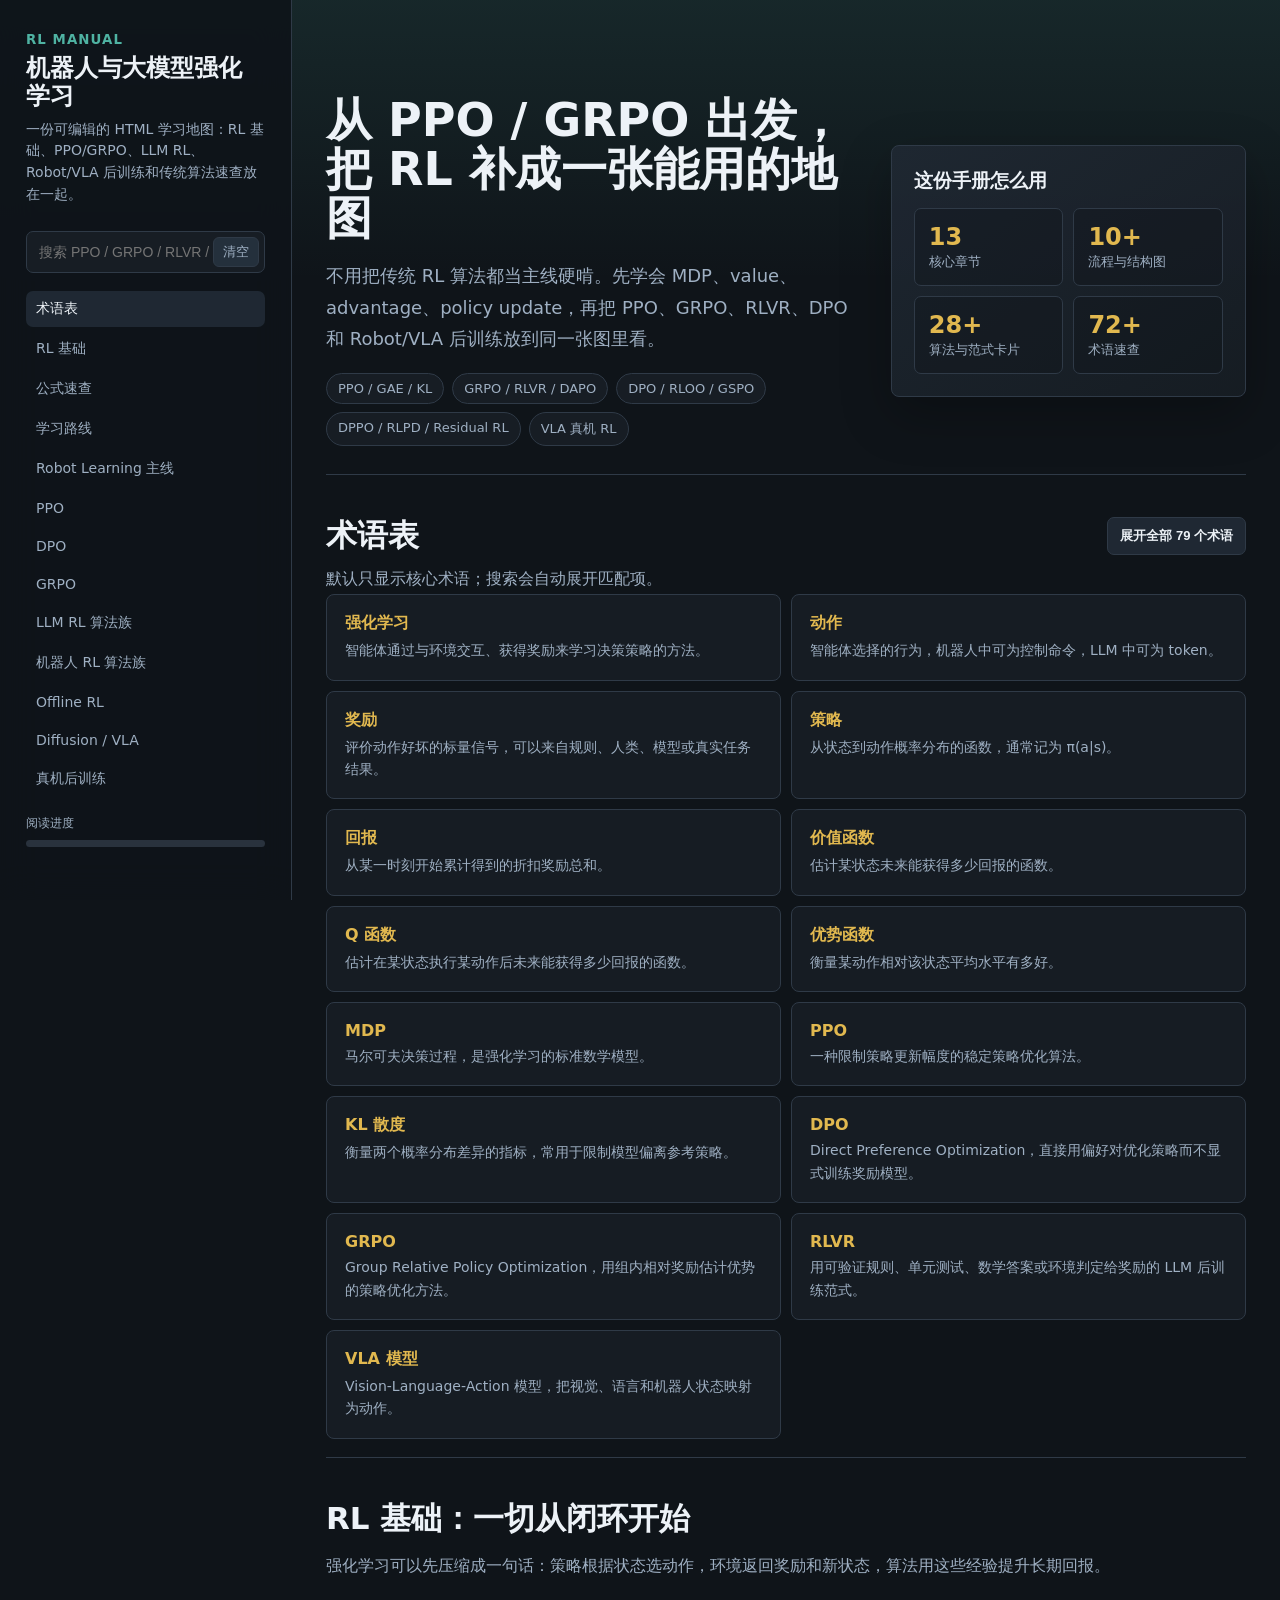
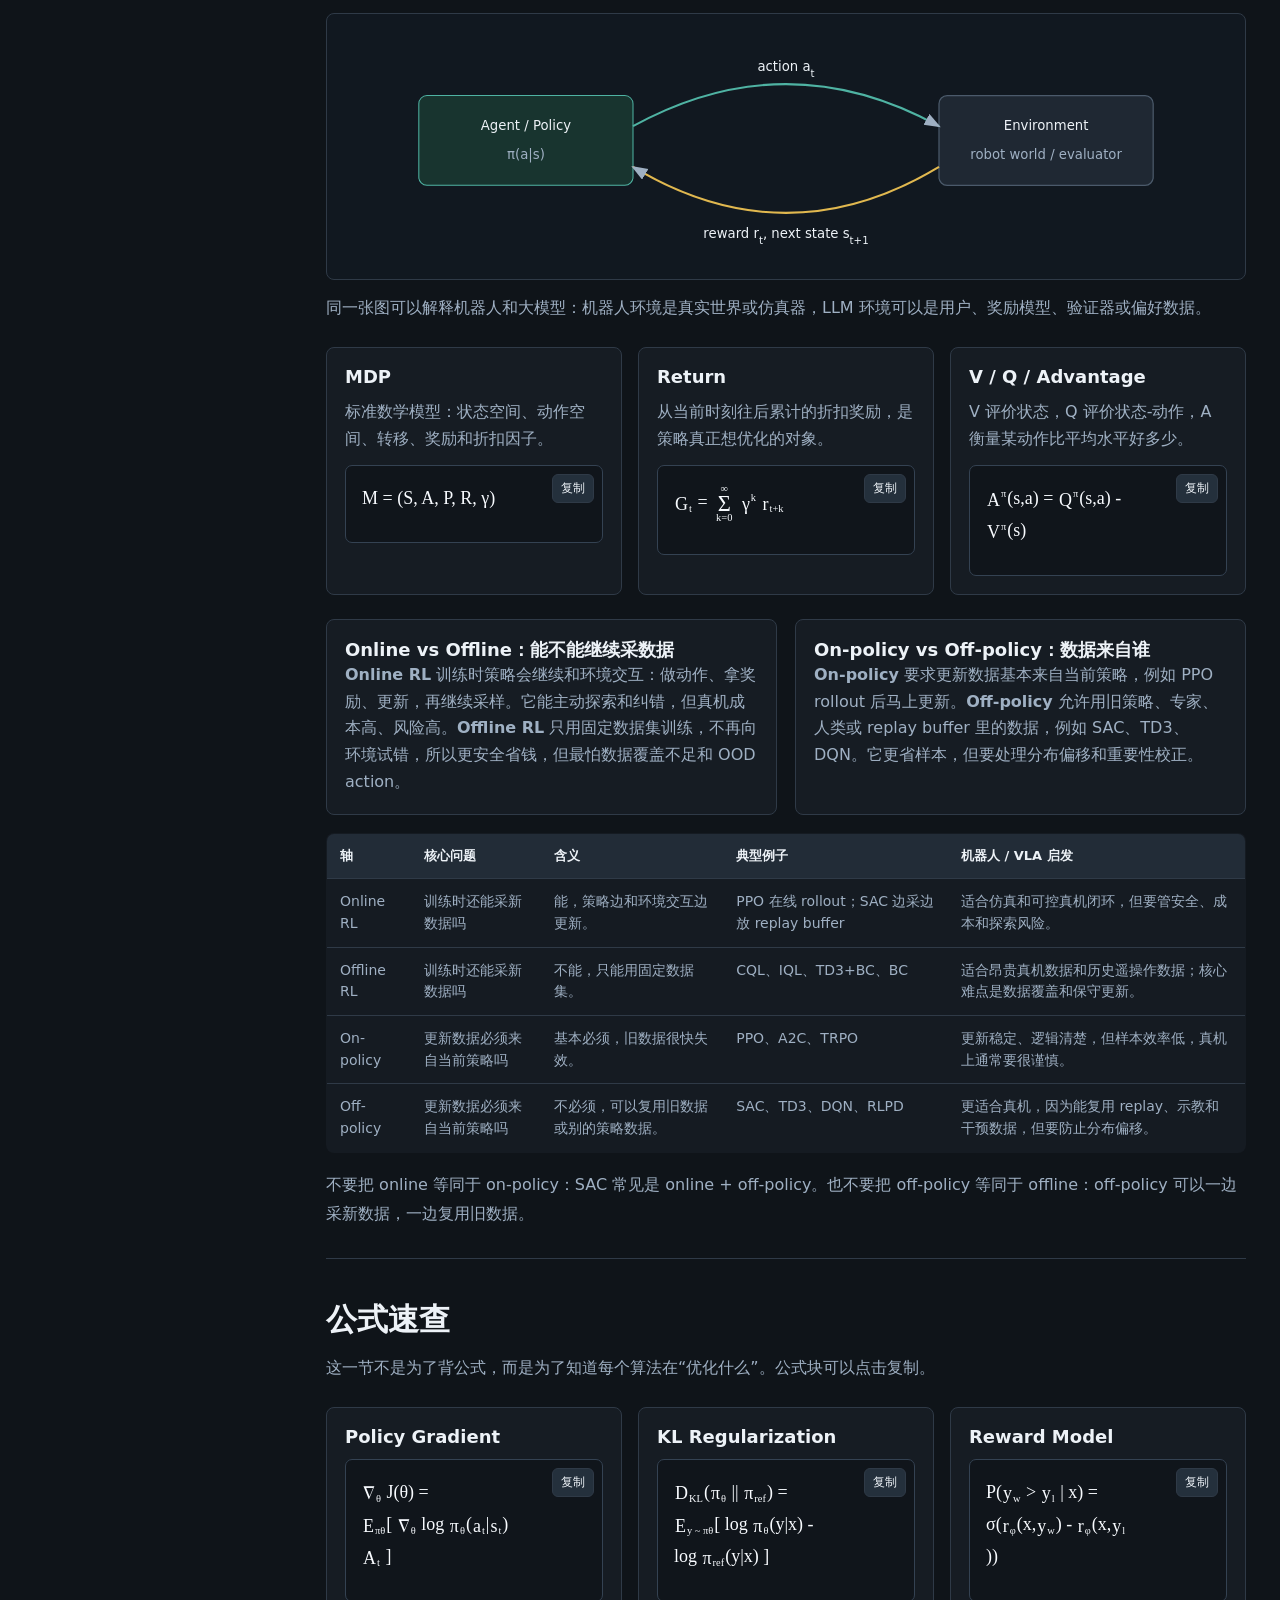
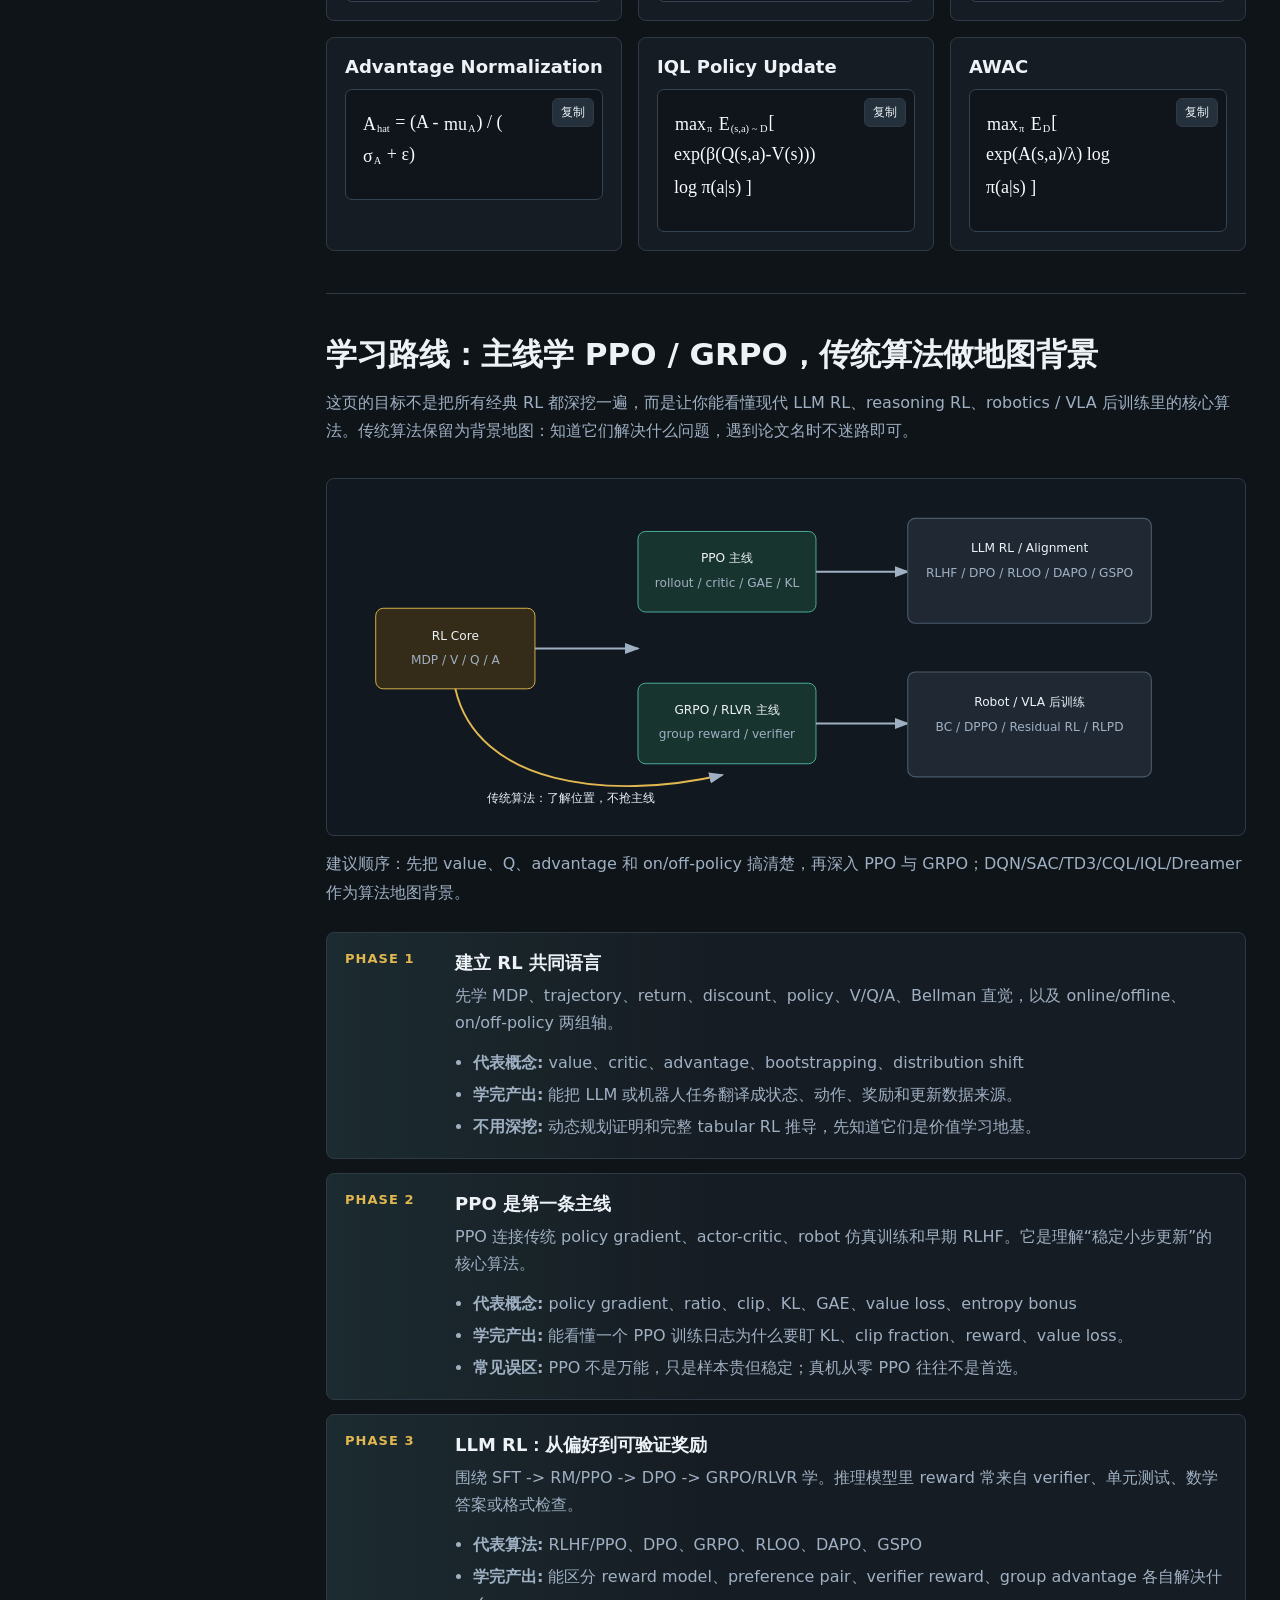
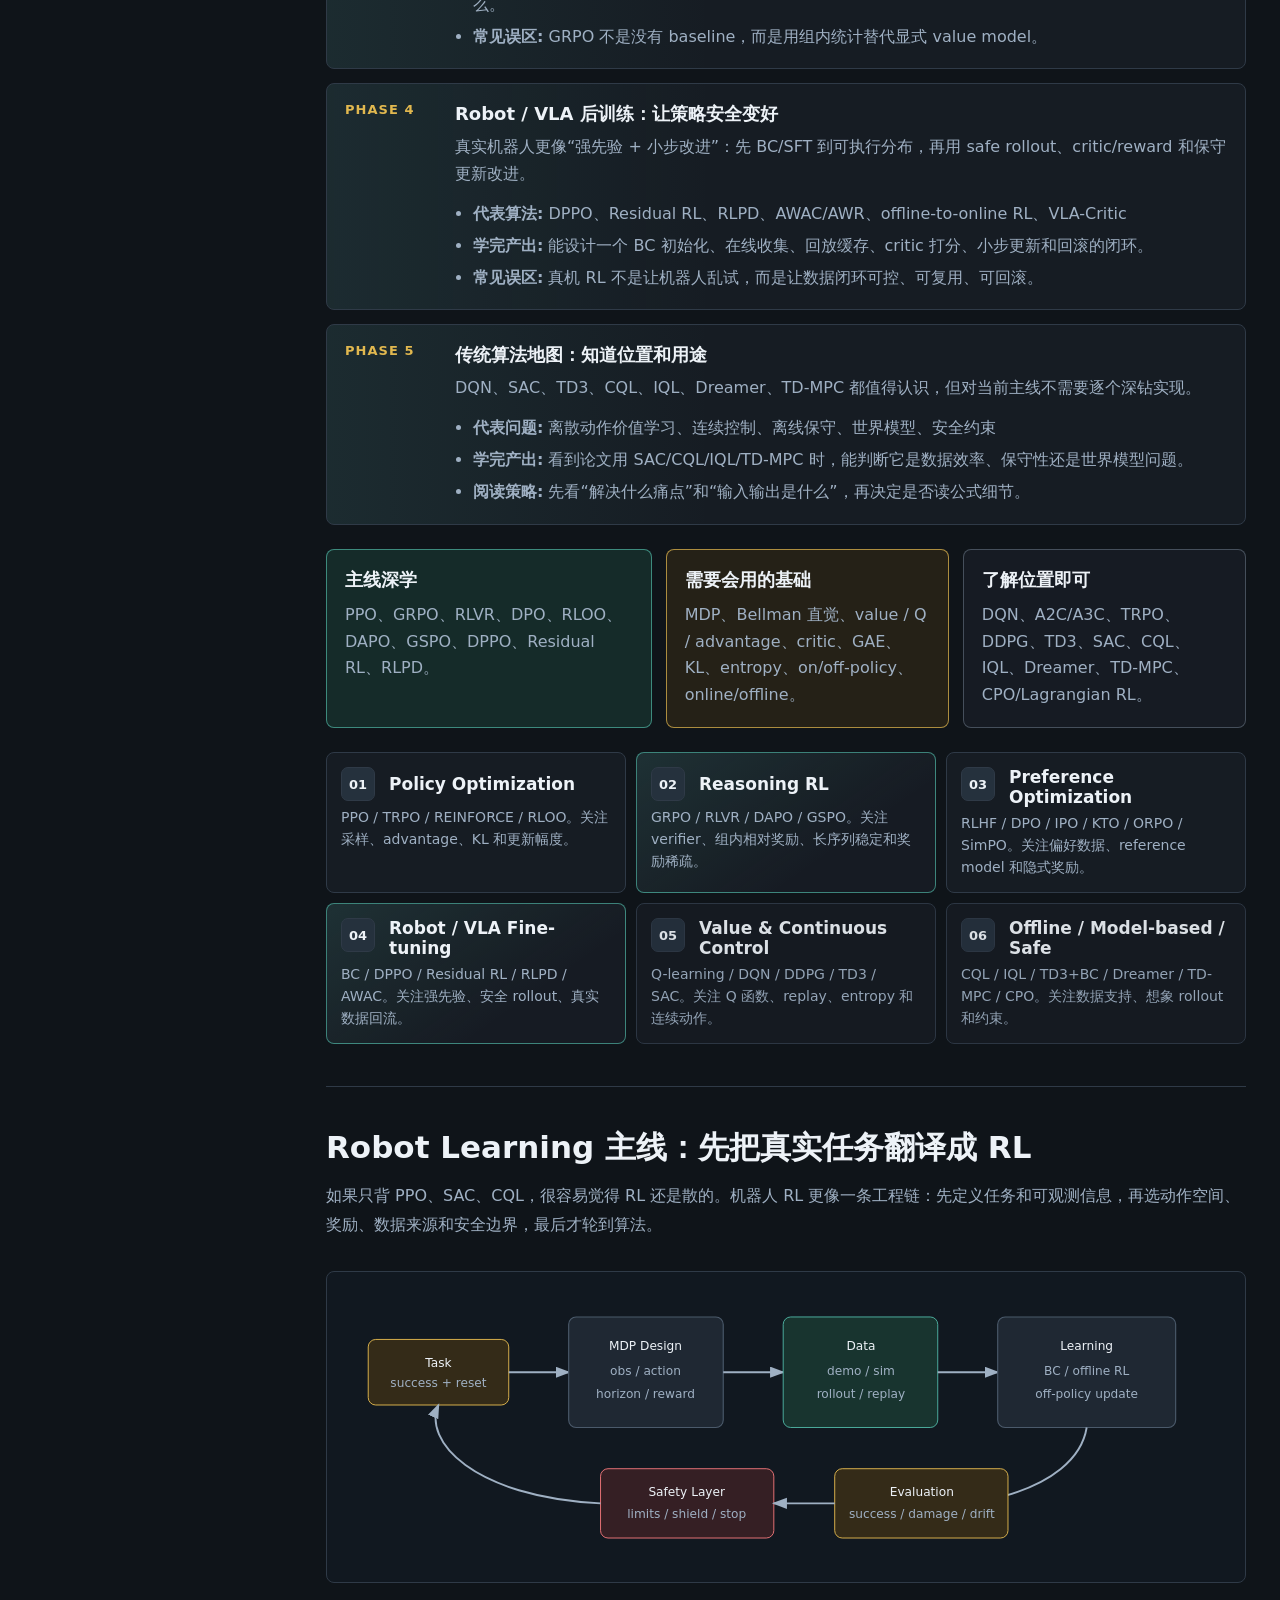
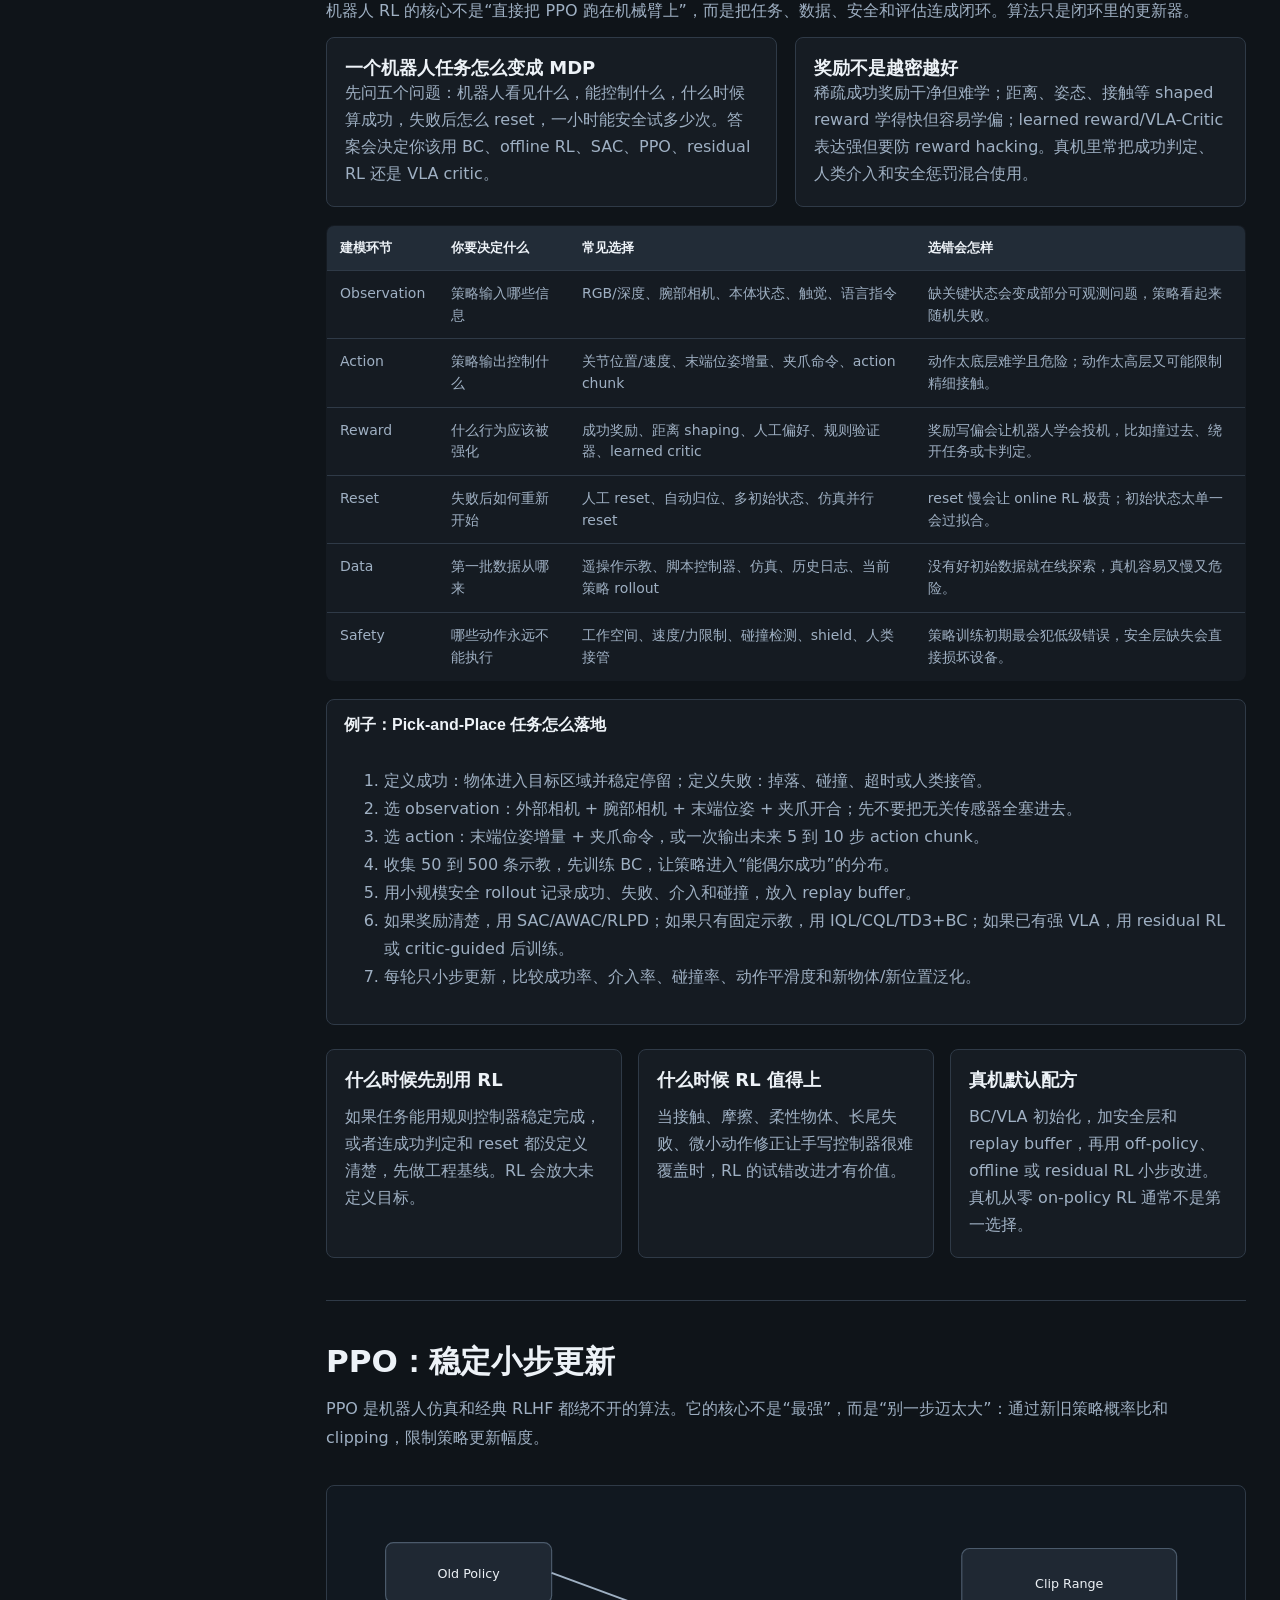
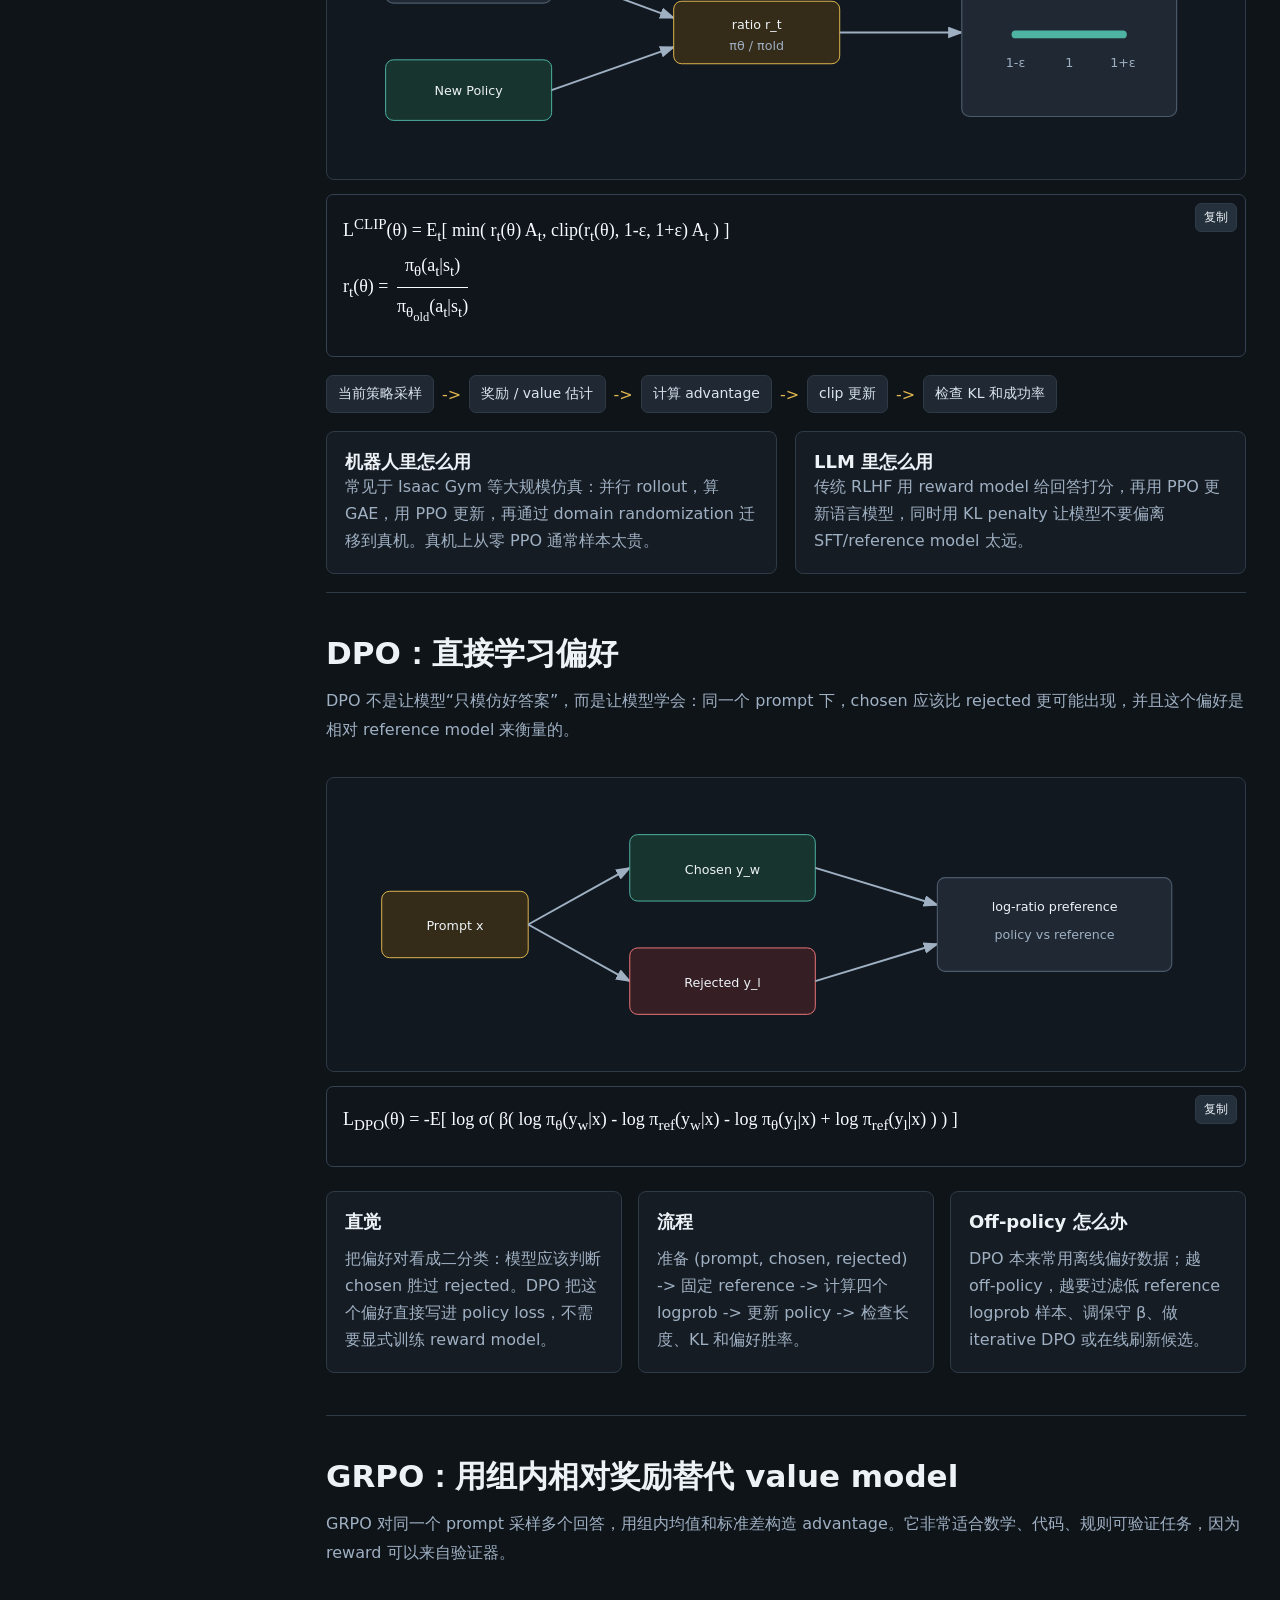
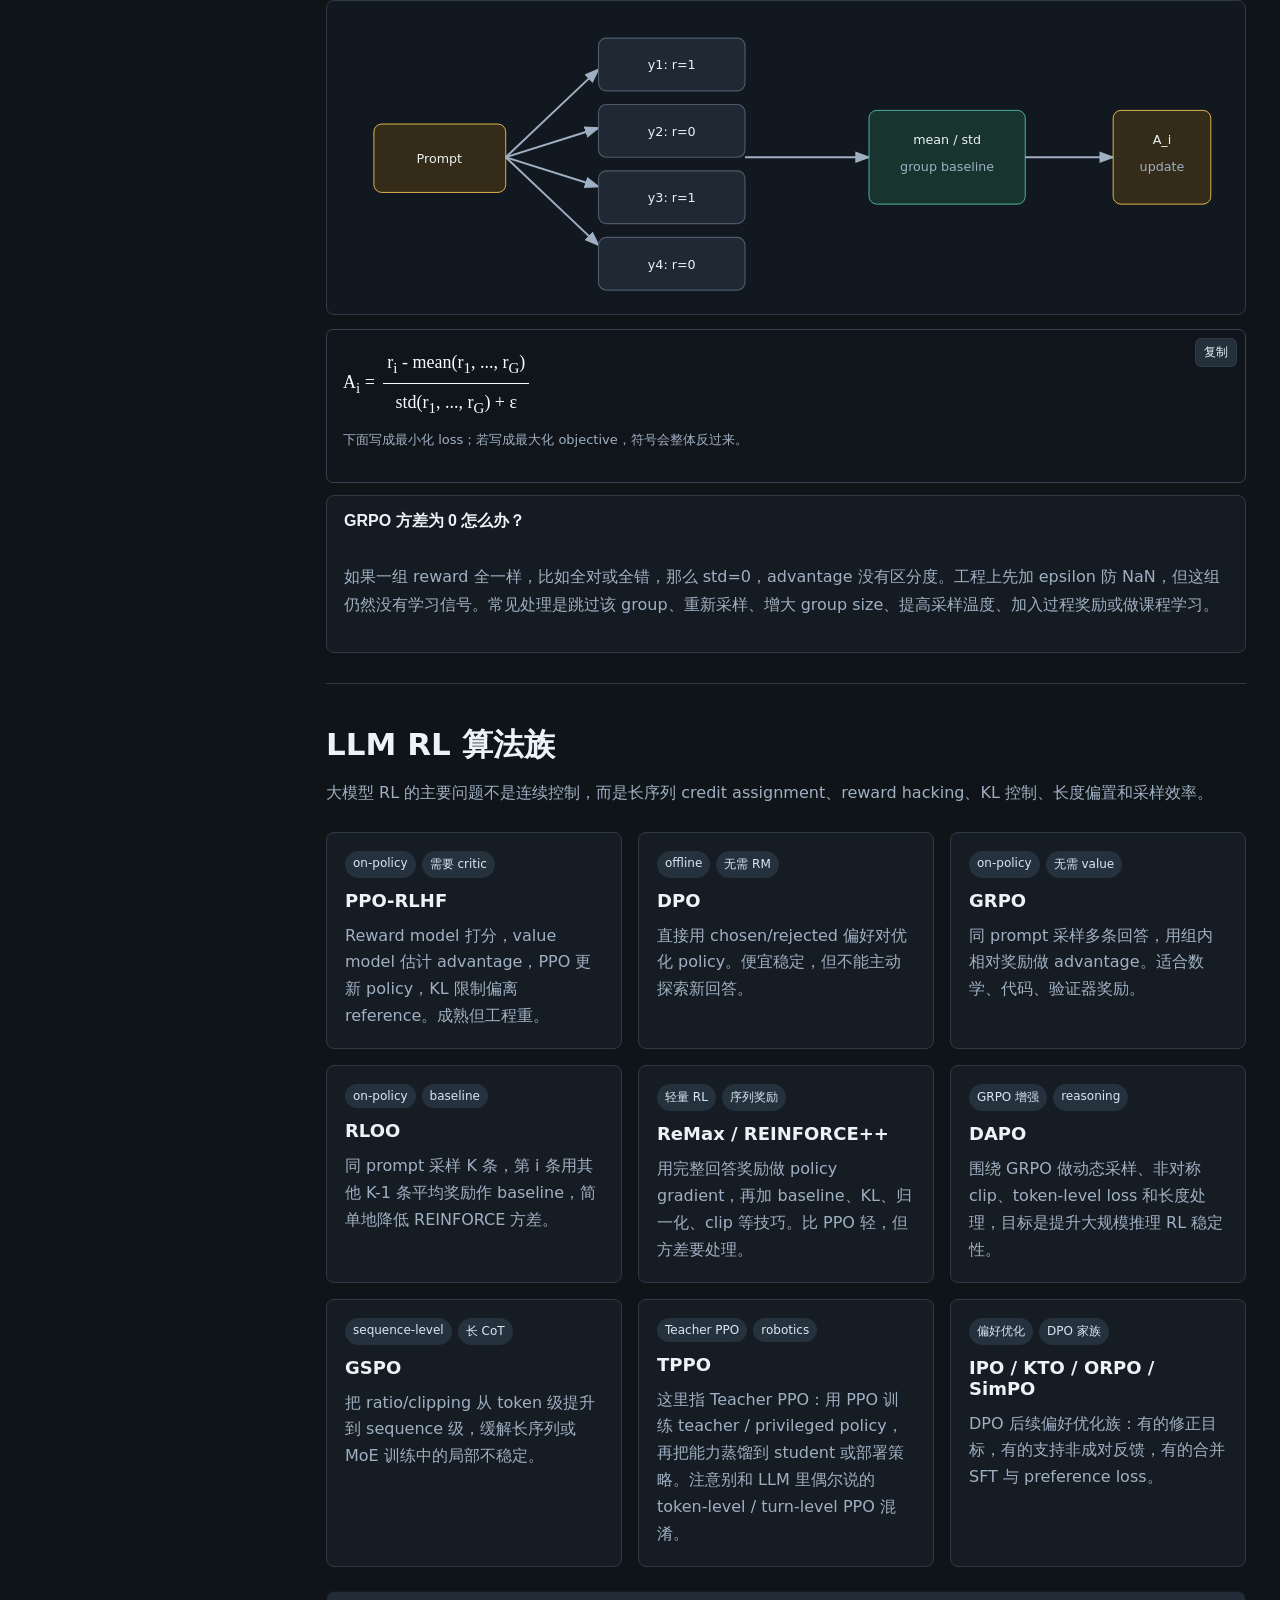
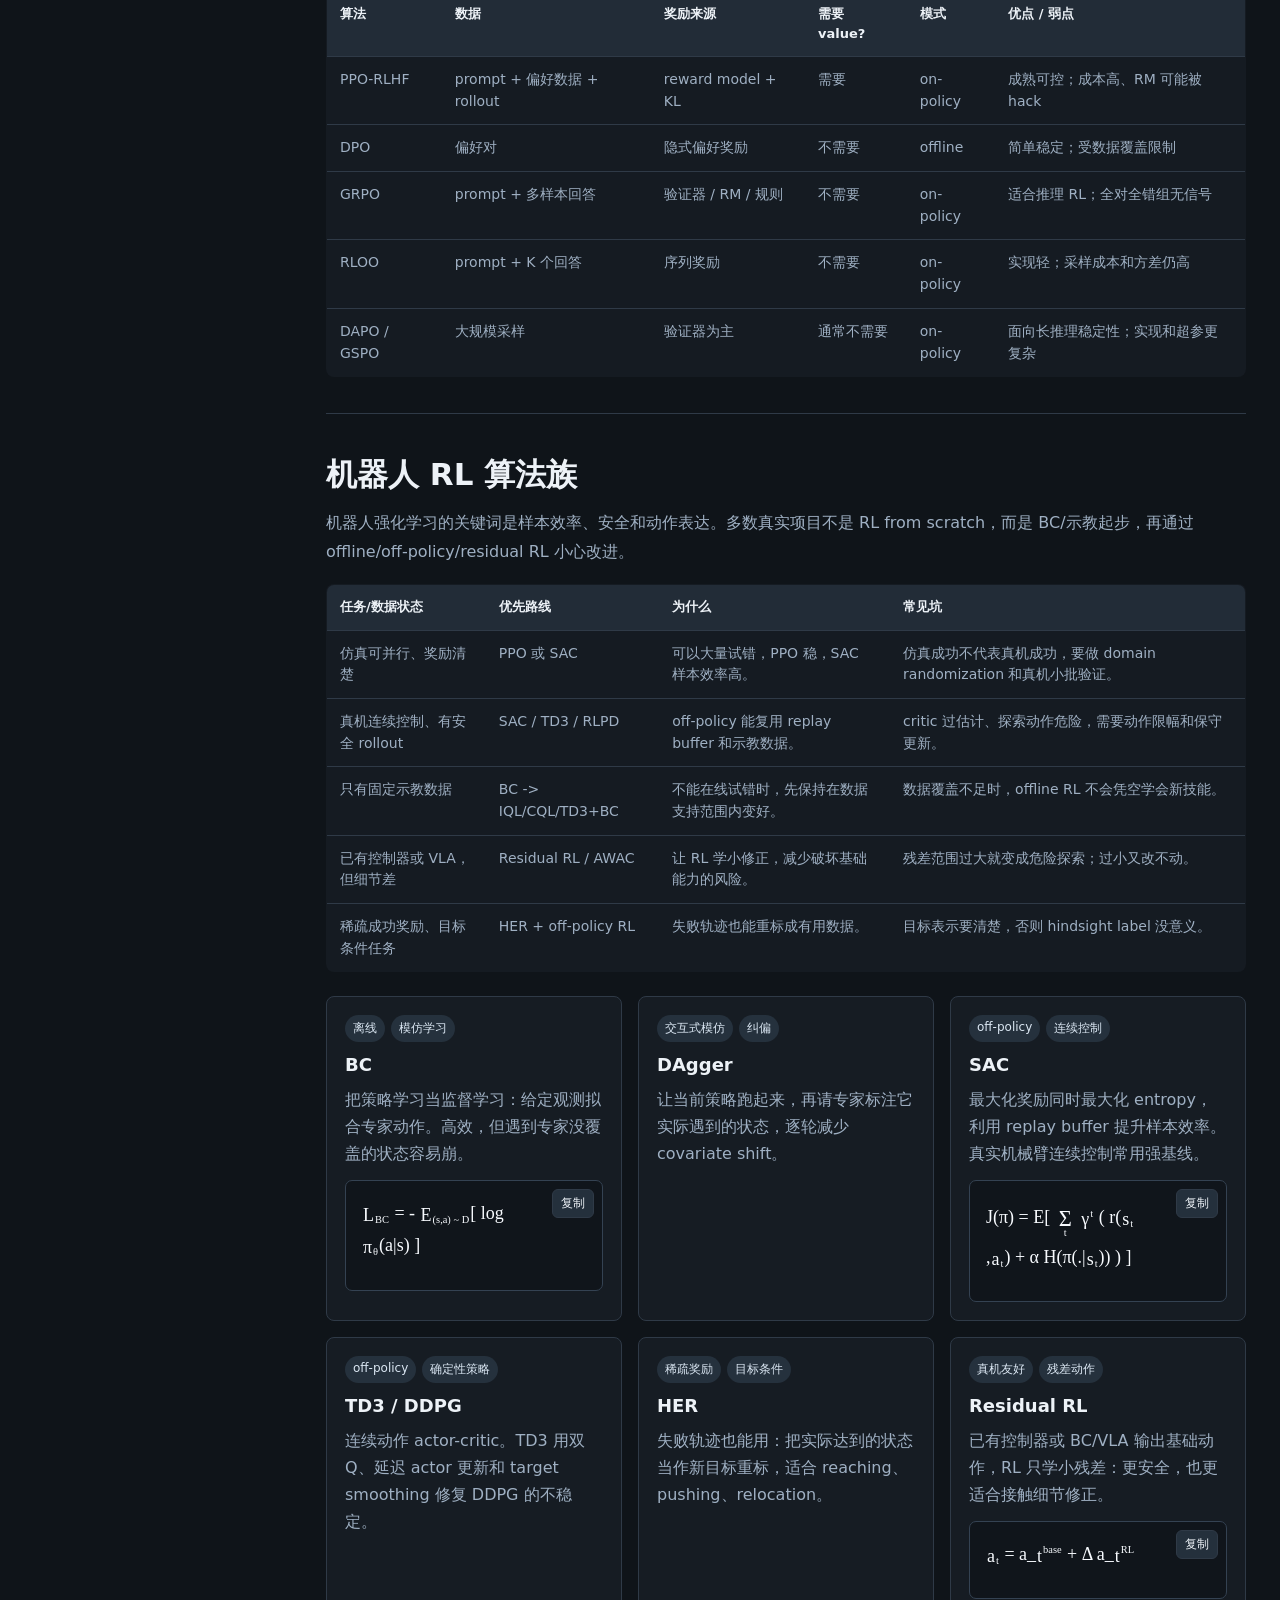
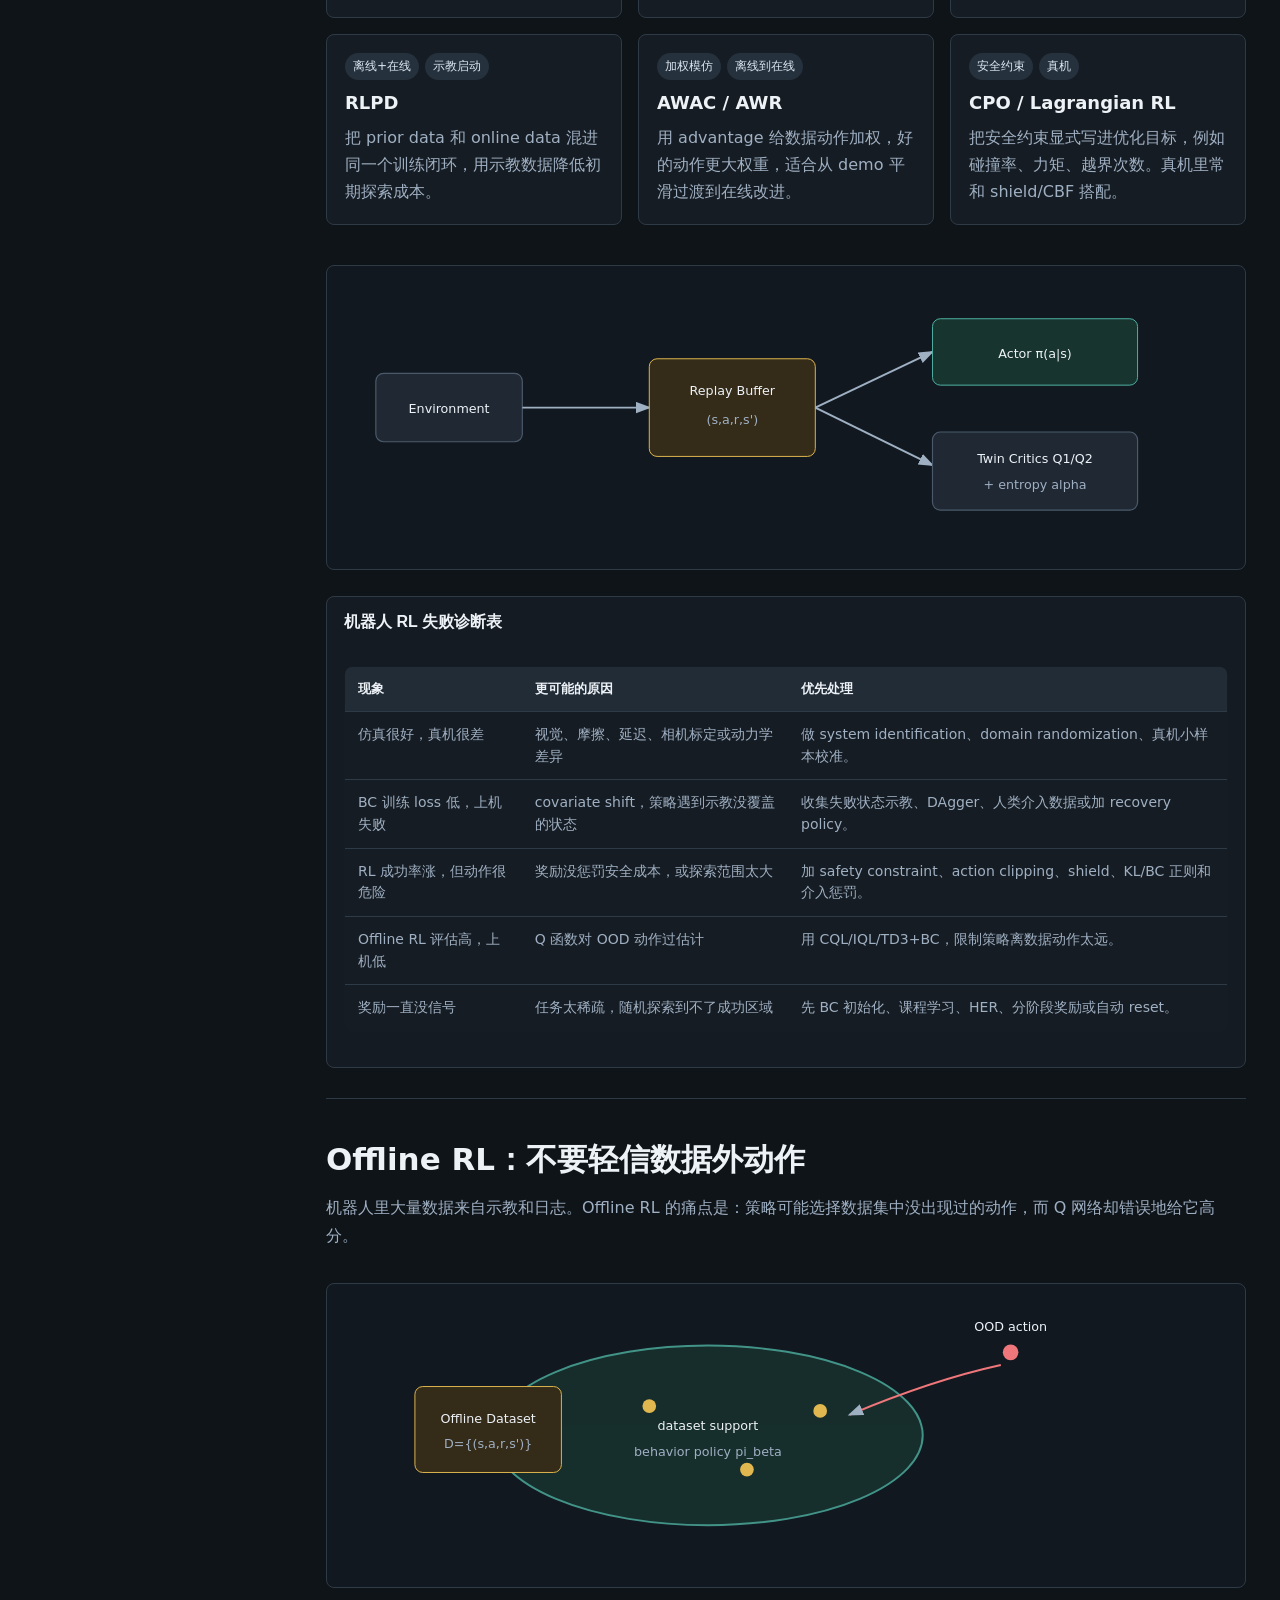
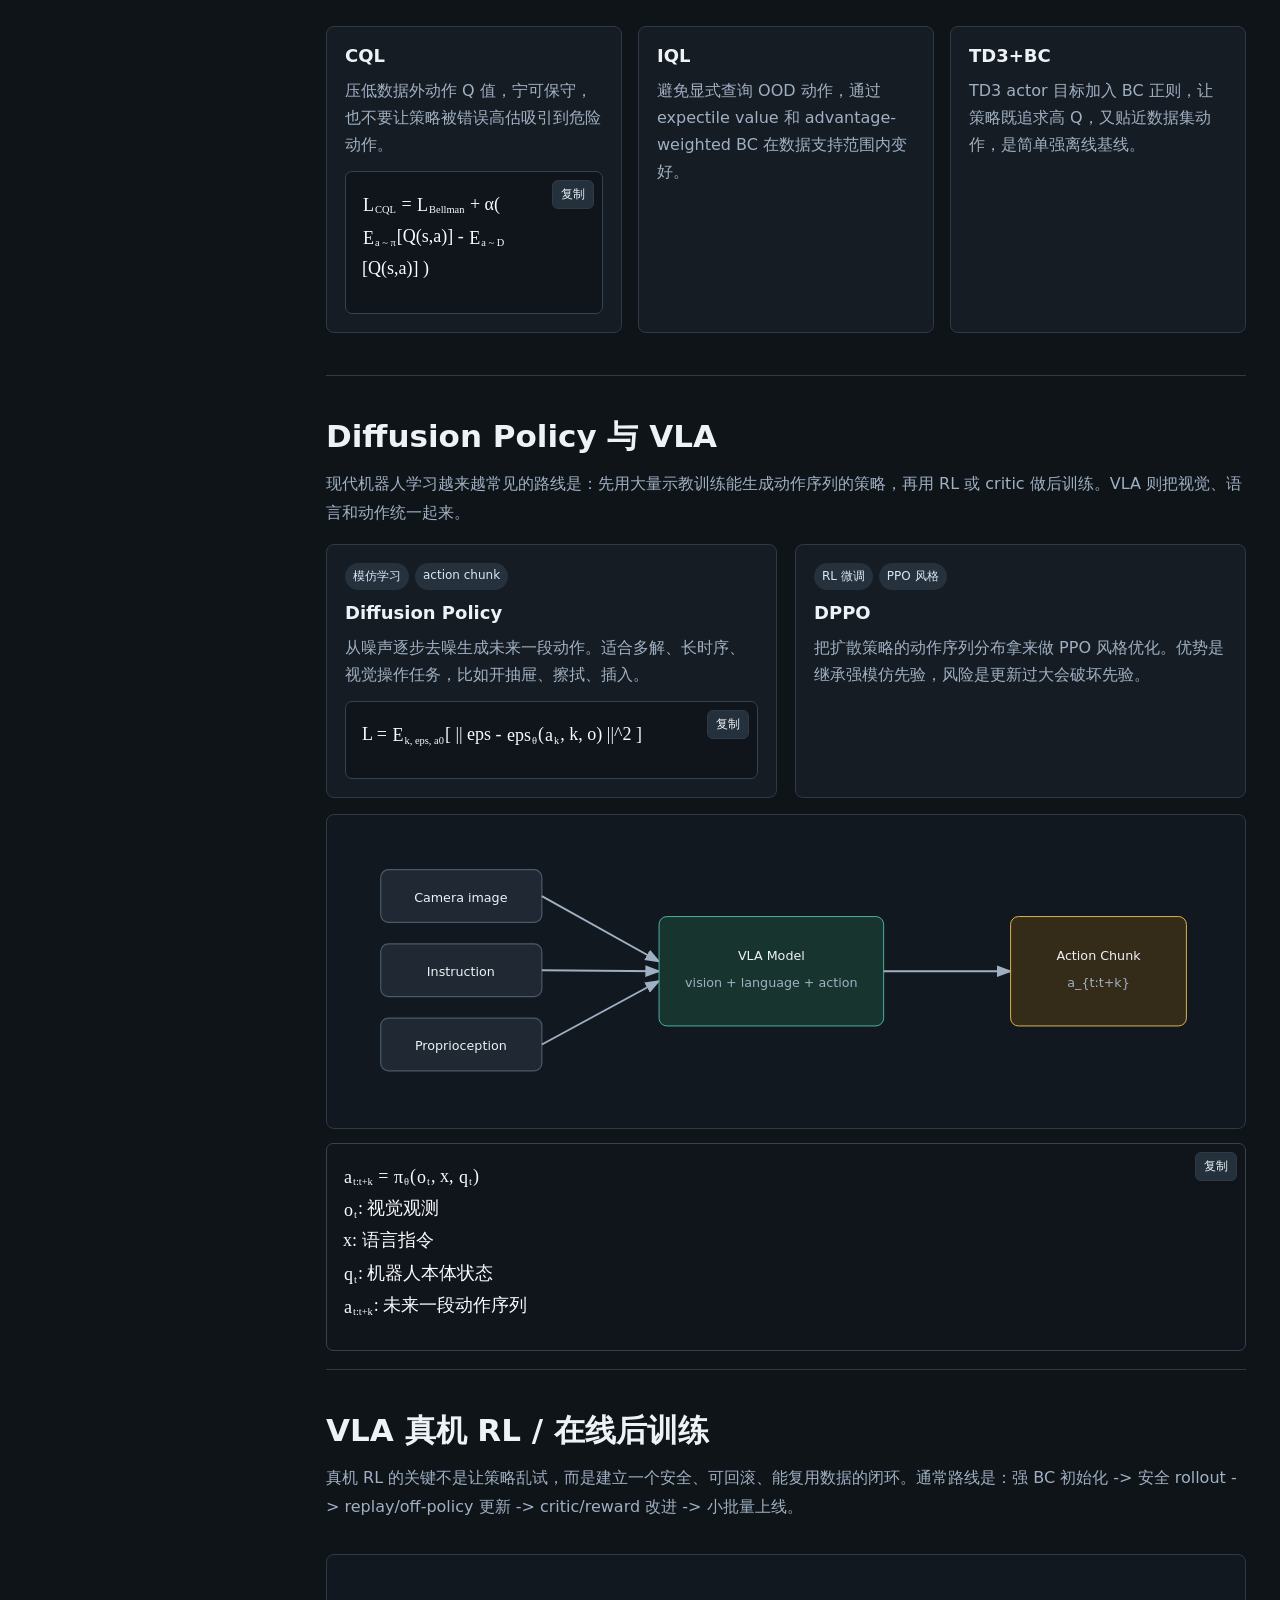
==== commit 30aa4d54: "Add RL termination and Teacher PPO terms" ====
--- a/RL/index.html
+++ b/RL/index.html
@@ -138,6 +138,7 @@
           <div class="term" data-tags="sparse reward"><b>Sparse Reward</b><span>只在成功或失败时给奖励，信号稀少但不容易被奖励黑客利用。</span></div>
           <div class="term" data-tags="reward shaping"><b>Reward Shaping</b><span>加入距离、姿态、接触等中间奖励，让学习更快，但设计不好会诱导错误行为。</span></div>
           <div class="term" data-tags="reset"><b>Reset</b><span>把环境恢复到下一次训练可开始的状态，真机 reset 成本常常决定算法能不能落地。</span></div>
+          <div class="term" data-tags="termination done terminal state timeout success failure"><b>Termination</b><span>一个 episode 结束的判定条件，可以来自成功、失败、超时、安全停止或环境 reset。</span></div>
           <div class="term" data-tags="domain randomization"><b>Domain Randomization</b><span>在仿真中随机化纹理、质量、摩擦、光照等因素，提高策略迁移到真机的鲁棒性。</span></div>
           <div class="term" data-tags="system identification"><b>System Identification</b><span>根据真实机器人数据估计动力学、摩擦、延迟等参数，让仿真更接近现实。</span></div>
           <div class="term" data-tags="sim to real"><b>Sim-to-Real</b><span>把仿真中训练的策略迁移到真实机器人。</span></div>
@@ -149,6 +150,7 @@
           <div class="term" data-tags="DPPO diffusion policy policy optimization"><b>DPPO</b><span>Diffusion Policy Policy Optimization，用 RL 微调扩散动作策略，保留动作分布先验。</span></div>
           <div class="term" data-tags="RLPD prior data offline online"><b>RLPD</b><span>Reinforcement Learning with Prior Data，把离线示教和在线 rollout 混合用于样本高效训练。</span></div>
           <div class="term" data-tags="residual RL correction"><b>Residual RL</b><span>在已有控制器、BC 或 VLA 动作上学习小残差，降低真机探索破坏性。</span></div>
+          <div class="term" data-tags="TPPO teacher PPO teacher student humanoid robot"><b>TPPO</b><span>Teacher PPO：先训练更强 teacher policy 或 privileged policy，再蒸馏/迁移给 student policy 的 PPO 训练路线。</span></div>
           <div class="term" data-tags="Q-learning DQN value based"><b>DQN / Q-learning</b><span>价值学习代表路线，用 Q 函数选择动作，是理解 target、bootstrap 和 off-policy 的背景。</span></div>
           <div class="term" data-tags="model based world model Dreamer TD-MPC"><b>Model-based RL</b><span>先学习世界模型或 latent dynamics，再在想象中规划或更新策略，例如 Dreamer、TD-MPC。</span></div>
           <div class="term" data-tags="safe RL CPO Lagrangian"><b>Safe RL</b><span>把碰撞、越界、力矩、速度等安全成本显式放进优化或约束中的 RL 方向。</span></div>
@@ -710,10 +712,10 @@
             <h3>GSPO</h3>
             <p>把 ratio/clipping 从 token 级提升到 sequence 级，缓解长序列或 MoE 训练中的局部不稳定。</p>
           </article>
-          <article class="algo-card" data-tags="TPPO token level turn level">
-            <div class="meta"><span>缩写不统一</span><span>看论文定义</span></div>
+          <article class="algo-card" data-tags="TPPO teacher PPO teacher student privileged policy distillation">
+            <div class="meta"><span>Teacher PPO</span><span>robotics</span></div>
             <h3>TPPO</h3>
-            <p>常见语境可能是 Token-level PPO，也可能是 Turn-level PPO。前者做更细 token 信用分配，后者面向多轮 agent。</p>
+            <p>这里指 Teacher PPO：用 PPO 训练 teacher / privileged policy，再把能力蒸馏到 student 或部署策略。注意别和 LLM 里偶尔说的 token-level / turn-level PPO 混淆。</p>
           </article>
           <article class="algo-card" data-tags="KTO IPO ORPO SimPO preference optimization">
             <div class="meta"><span>偏好优化</span><span>DPO 家族</span></div>
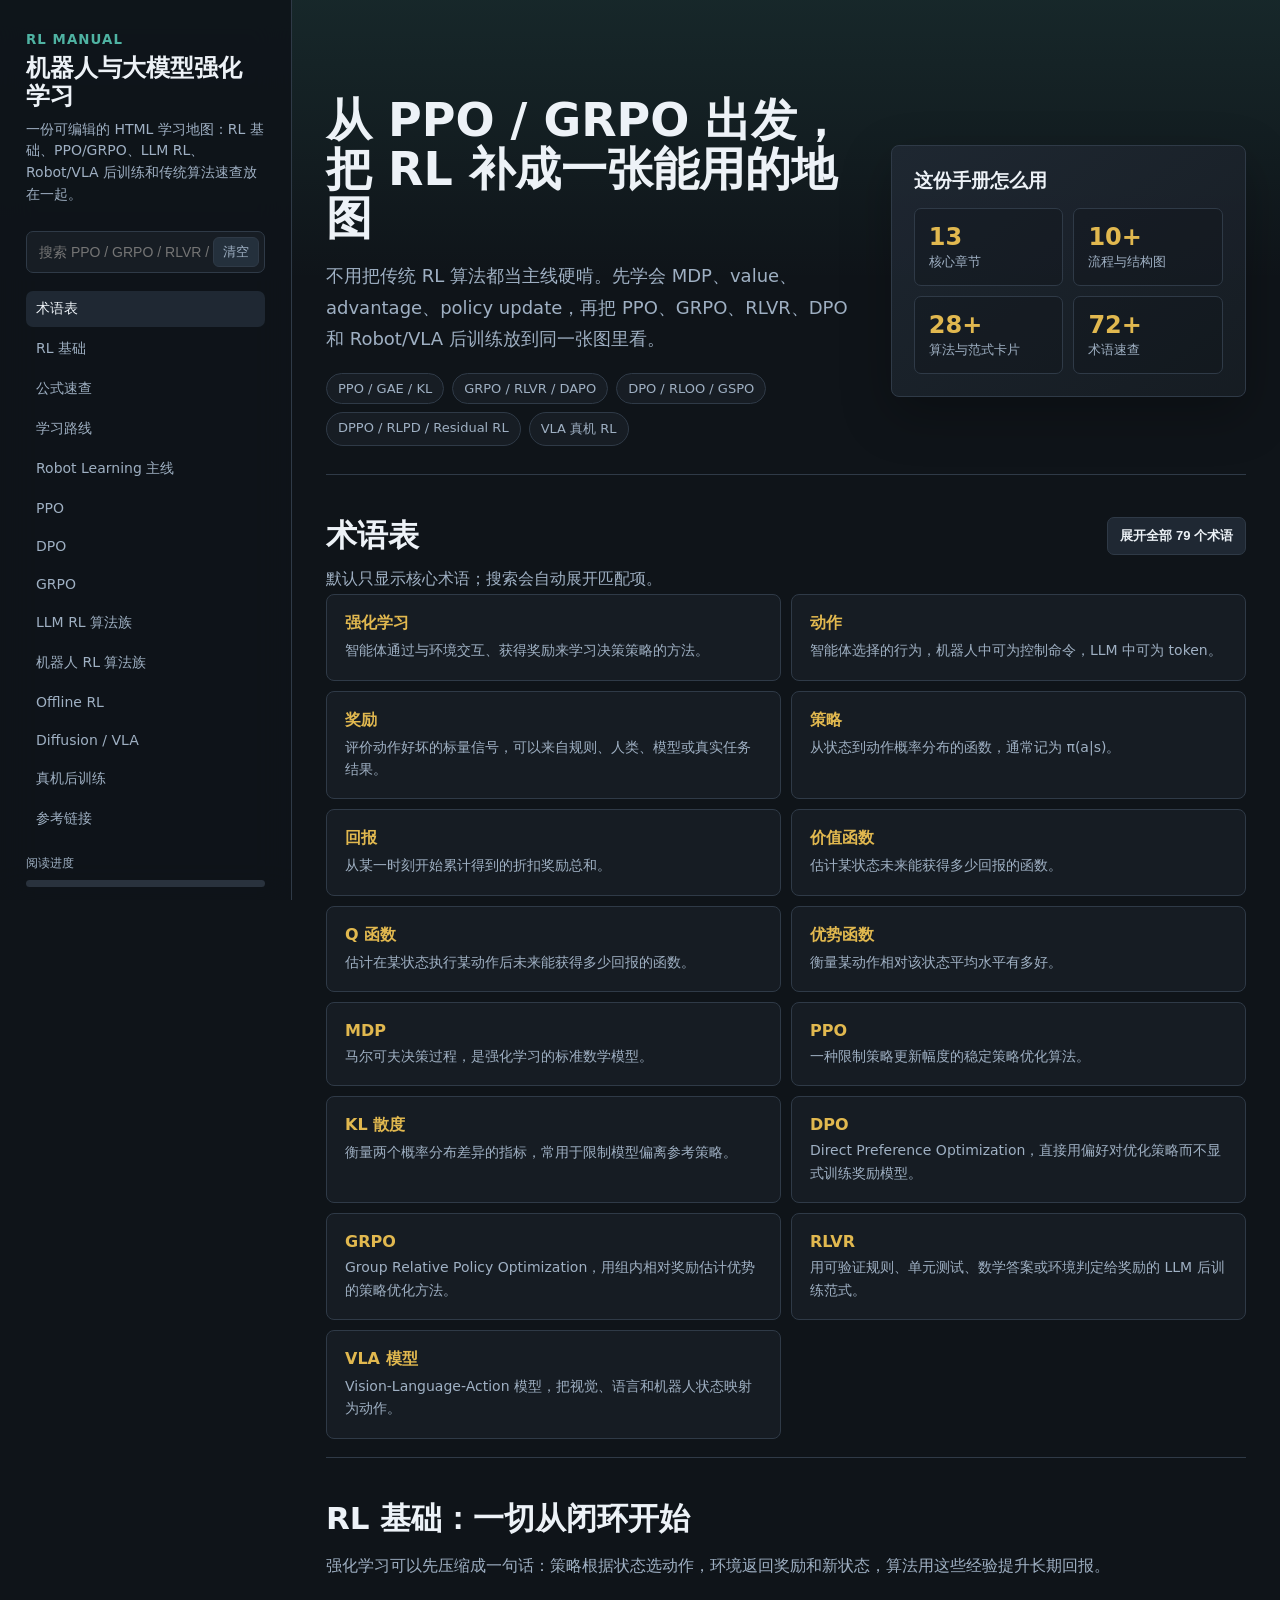
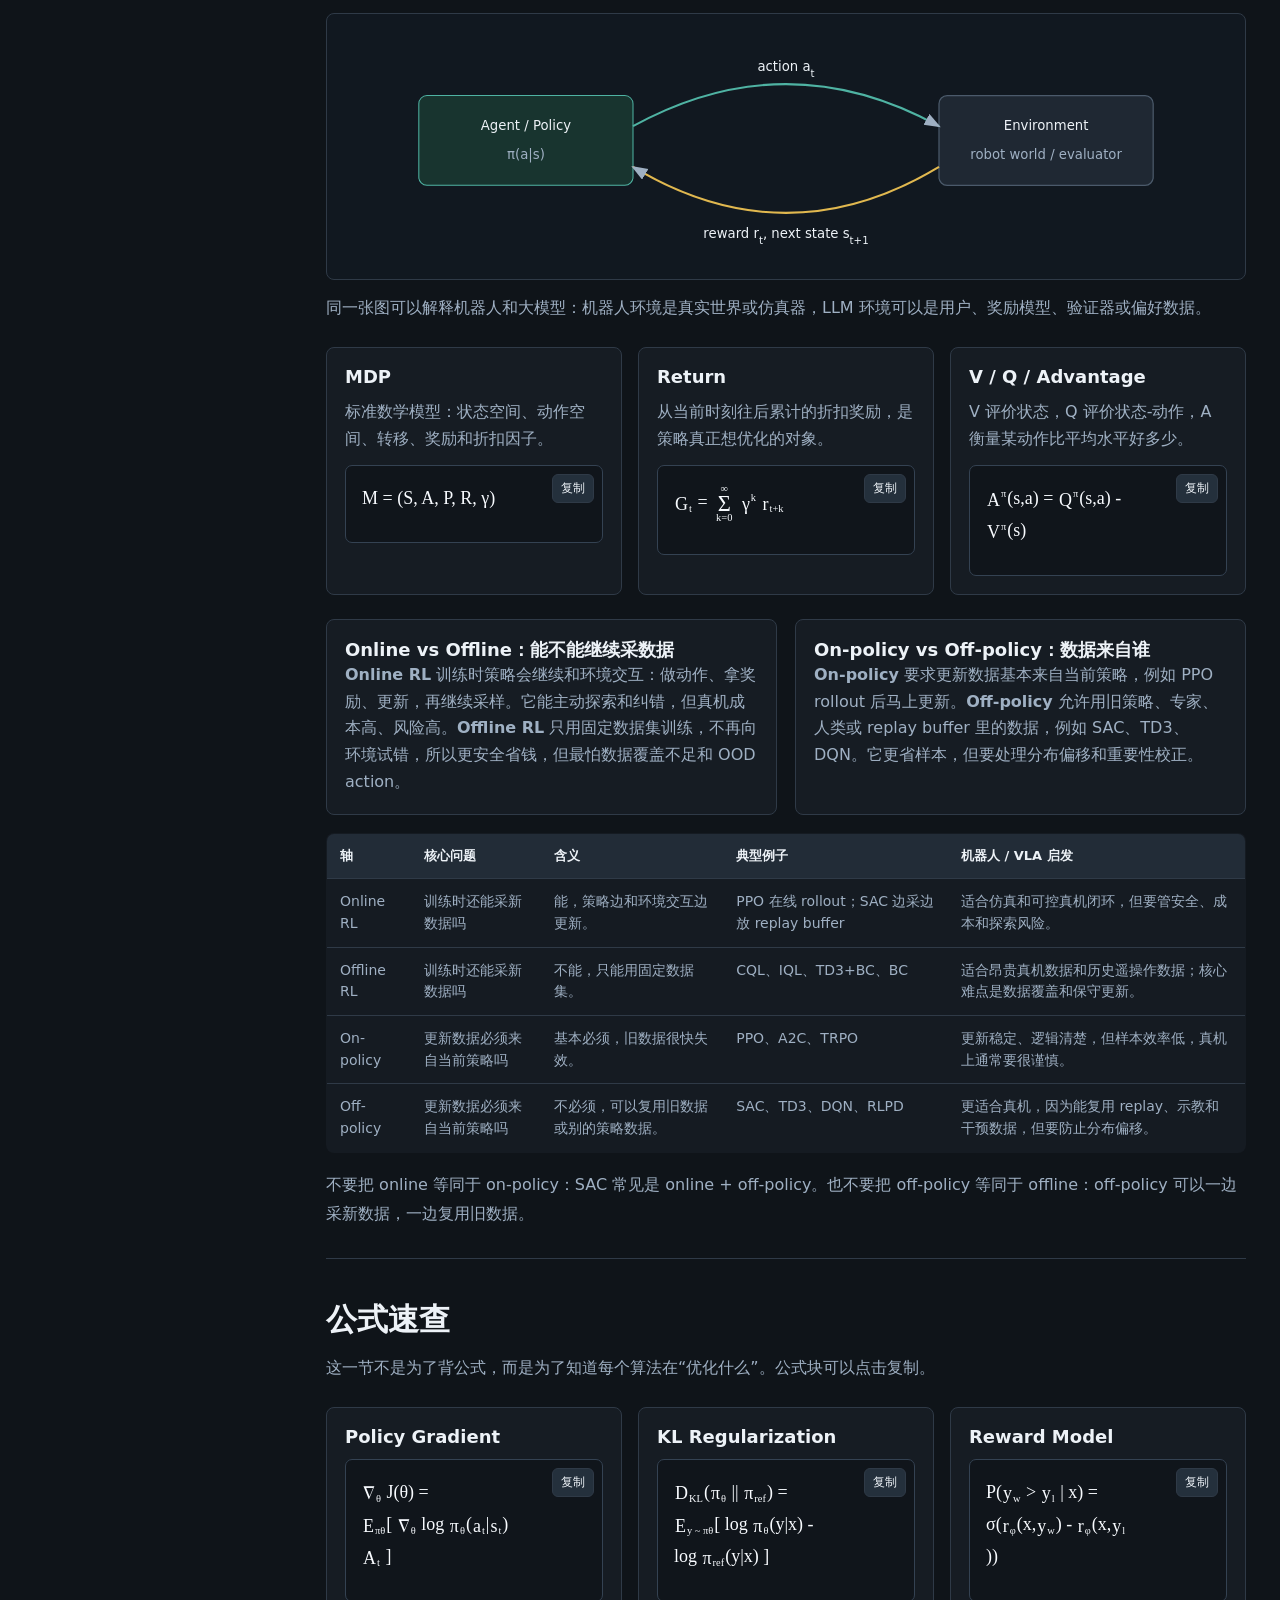
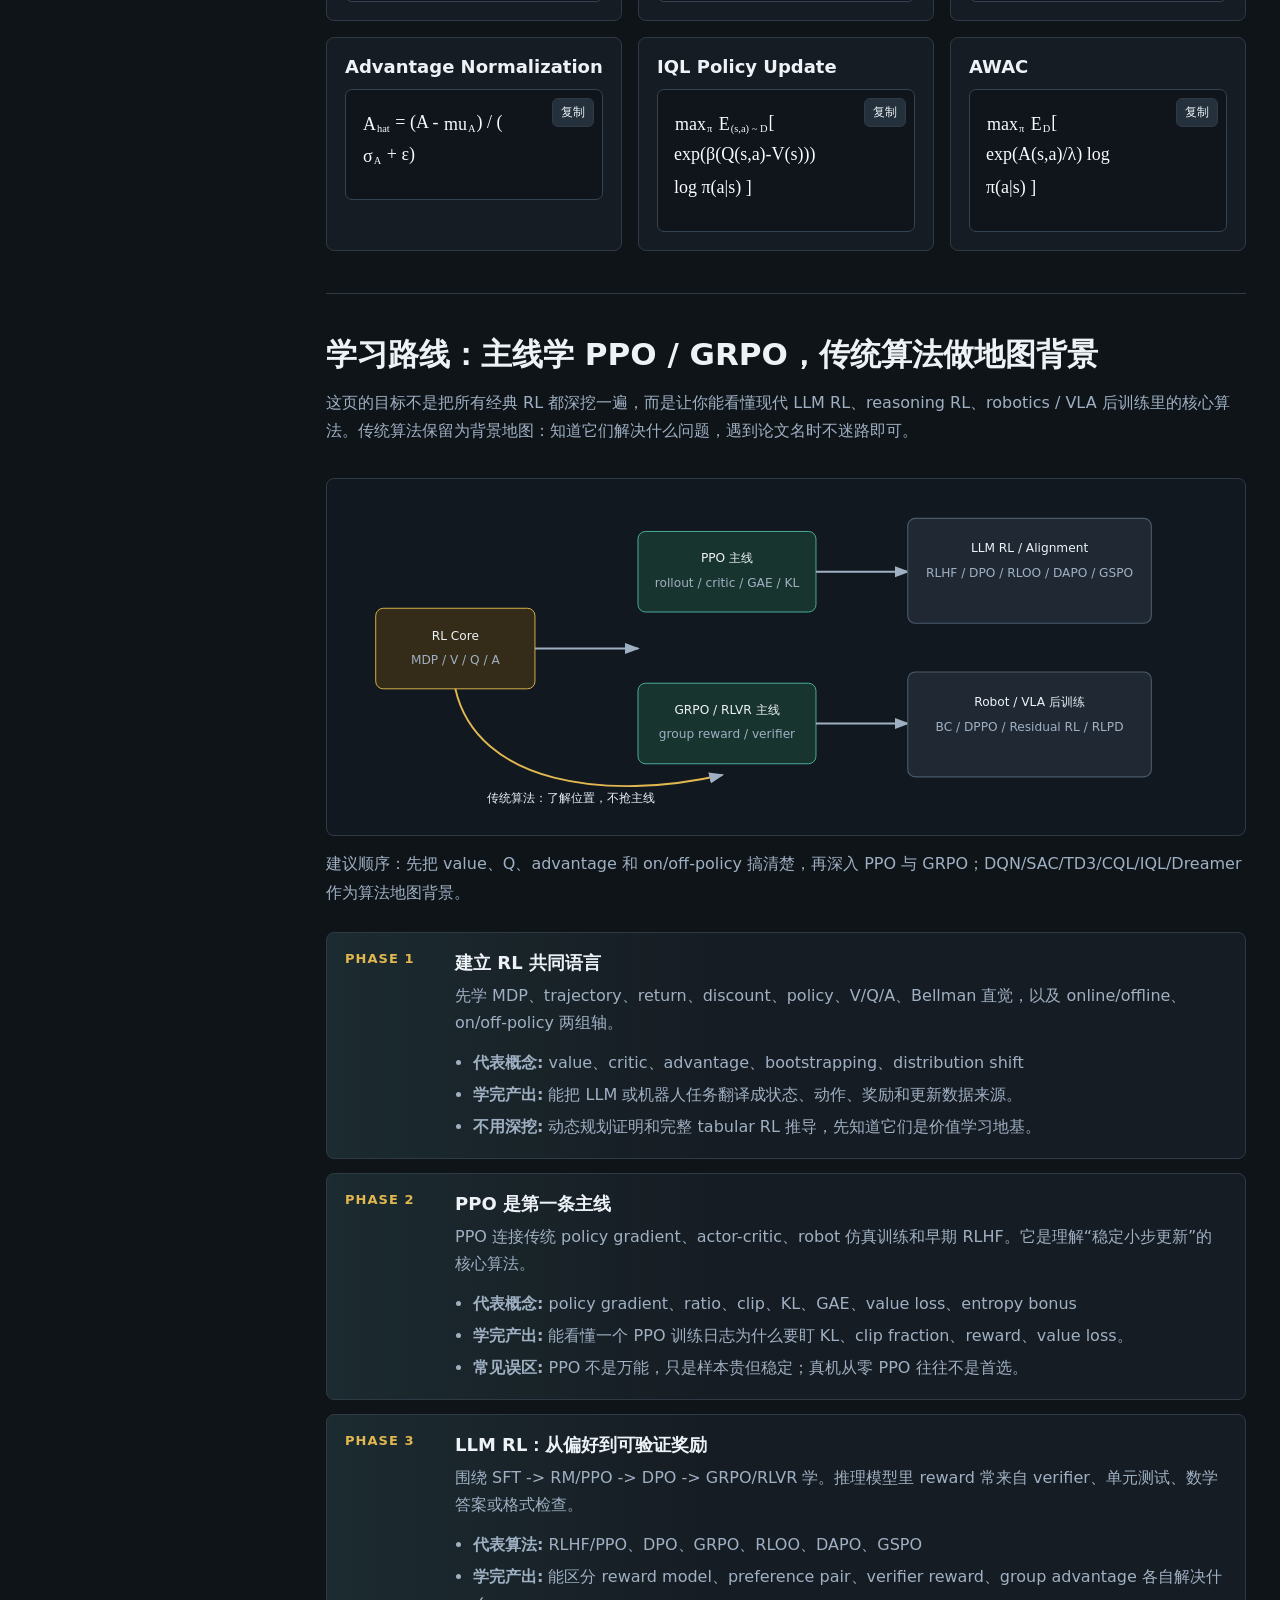
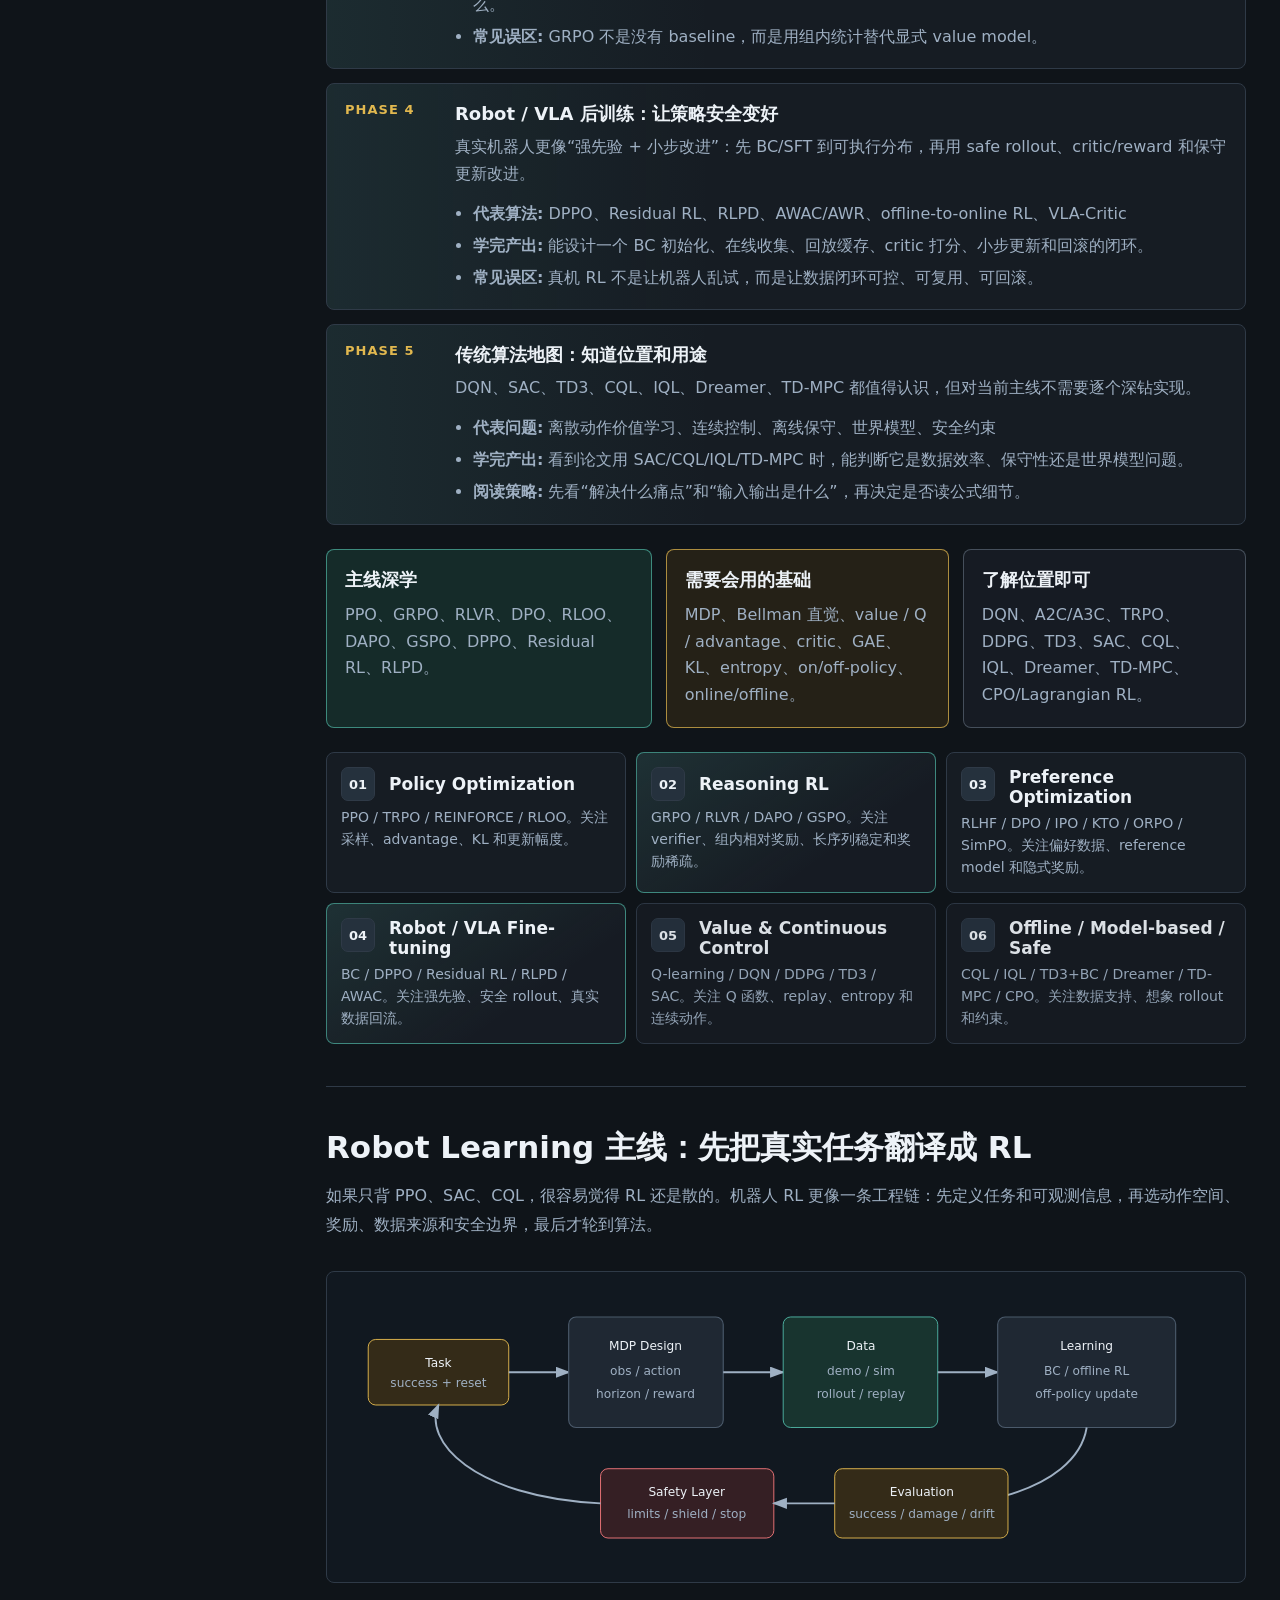
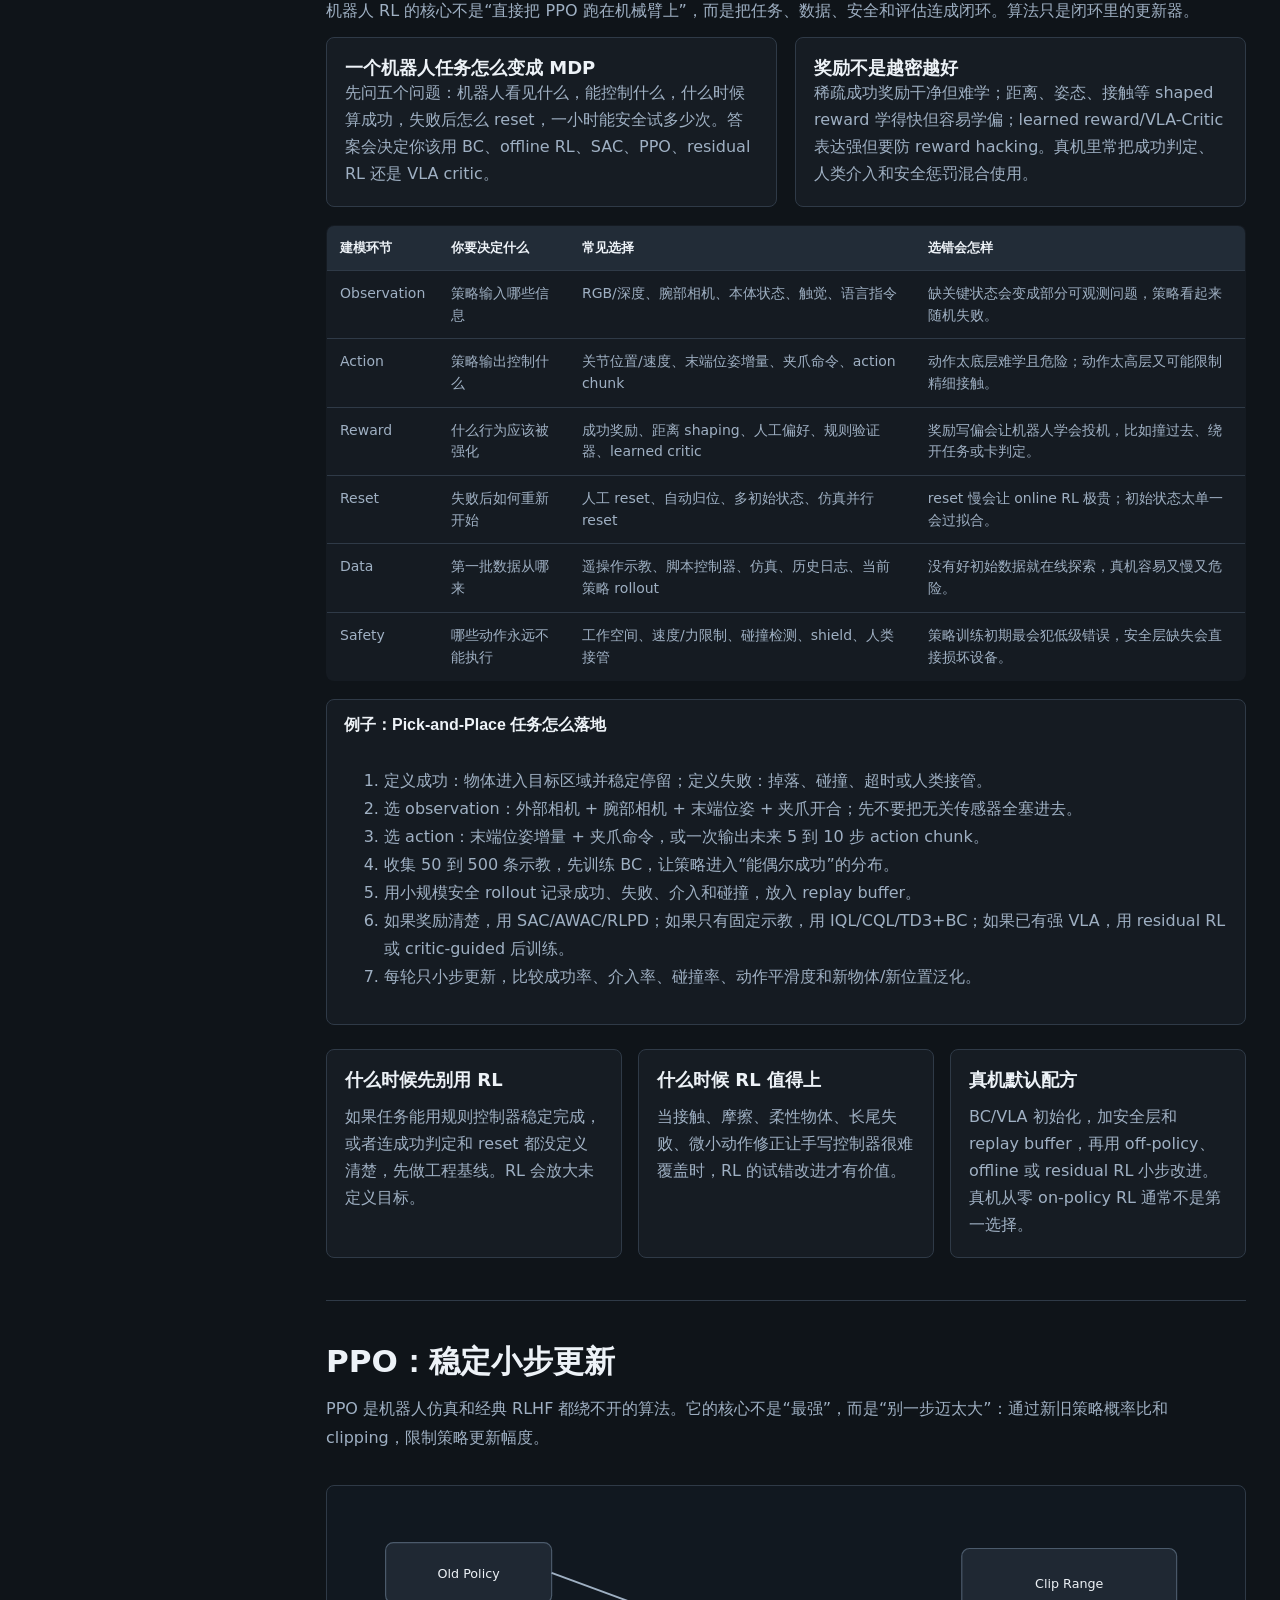
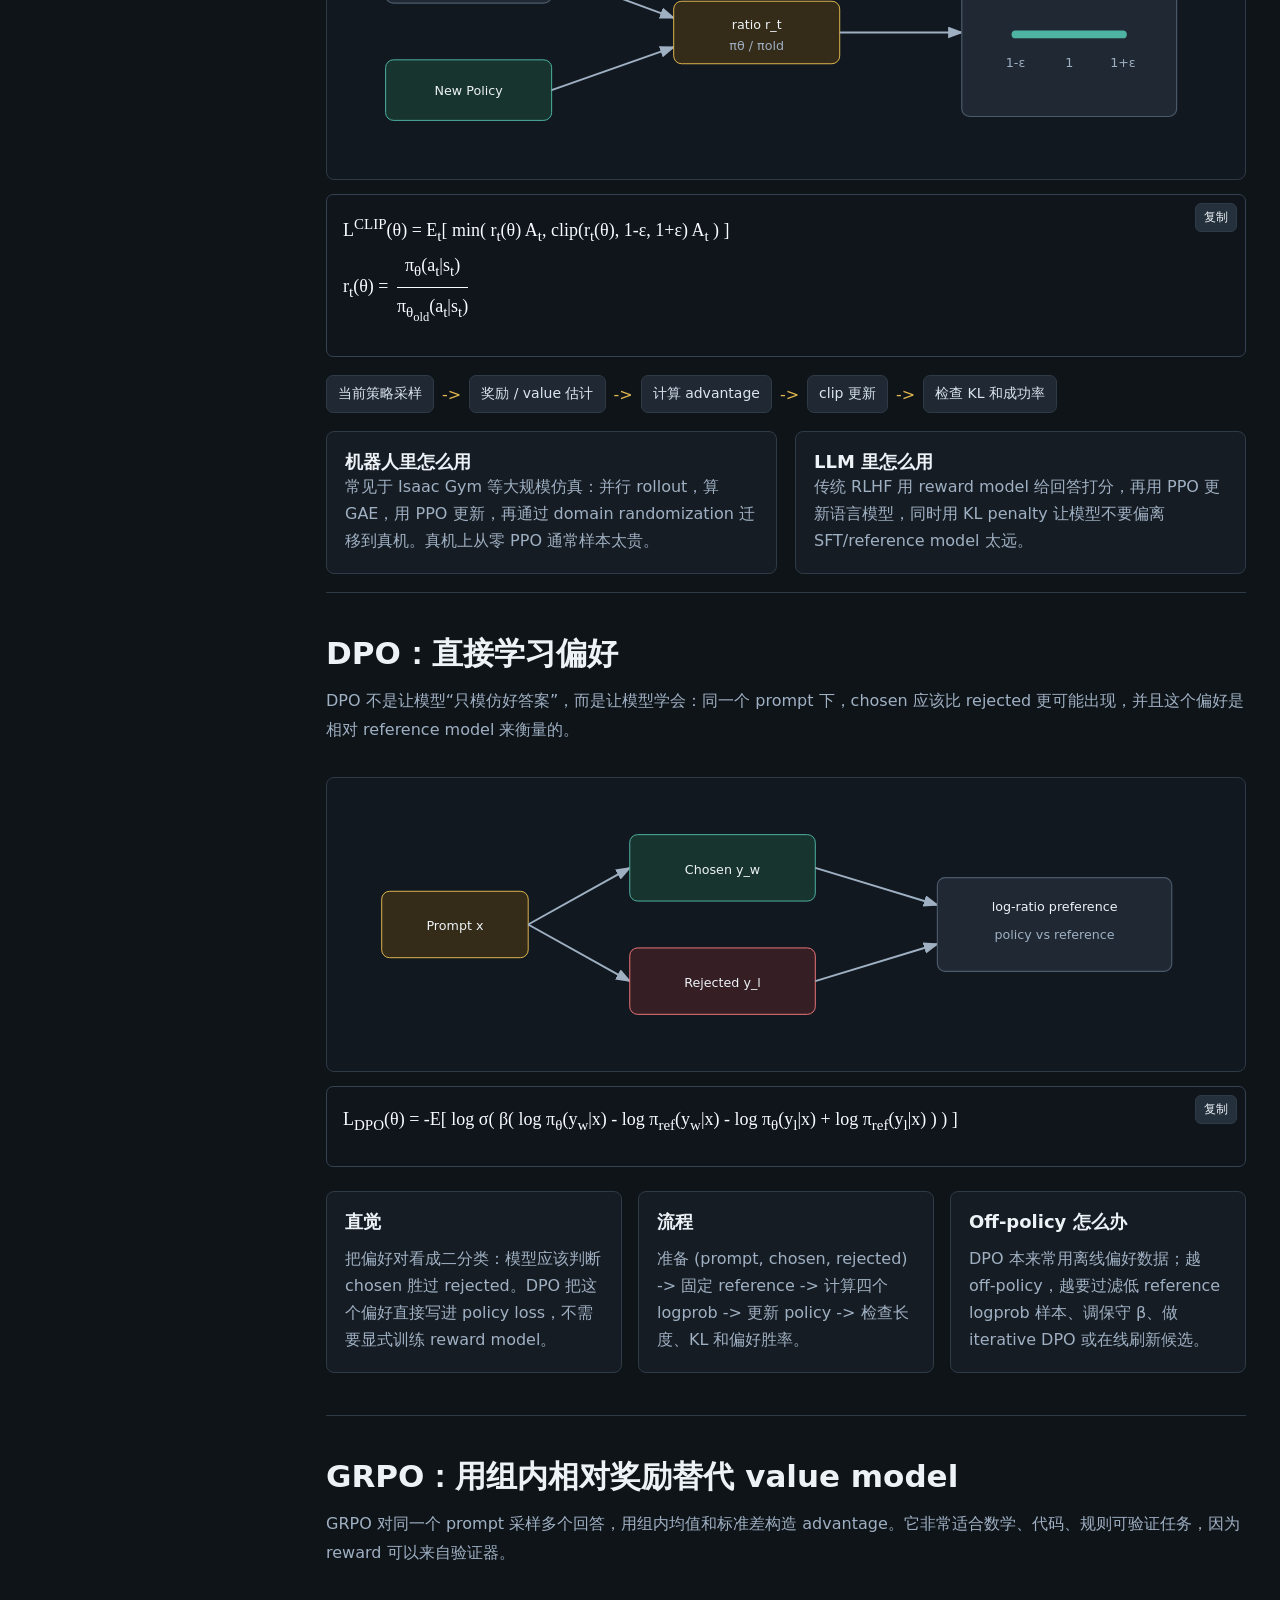
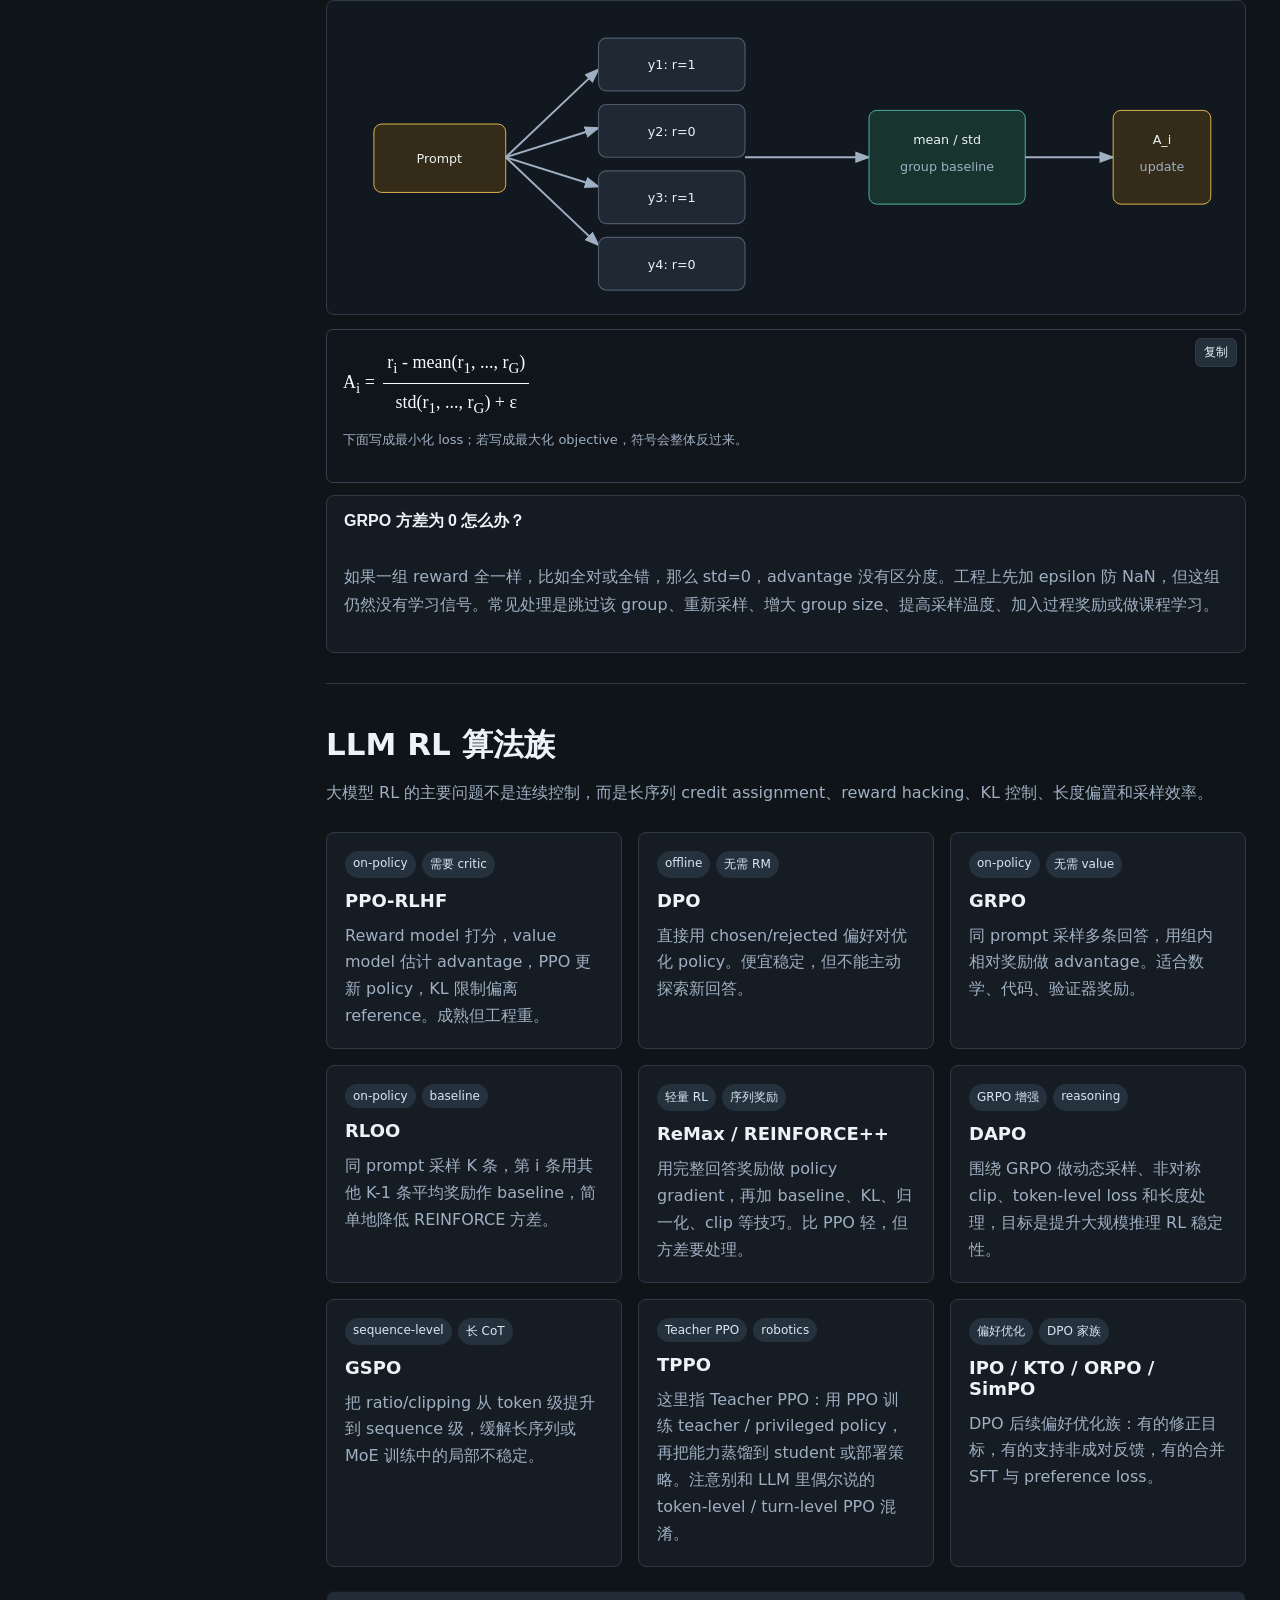
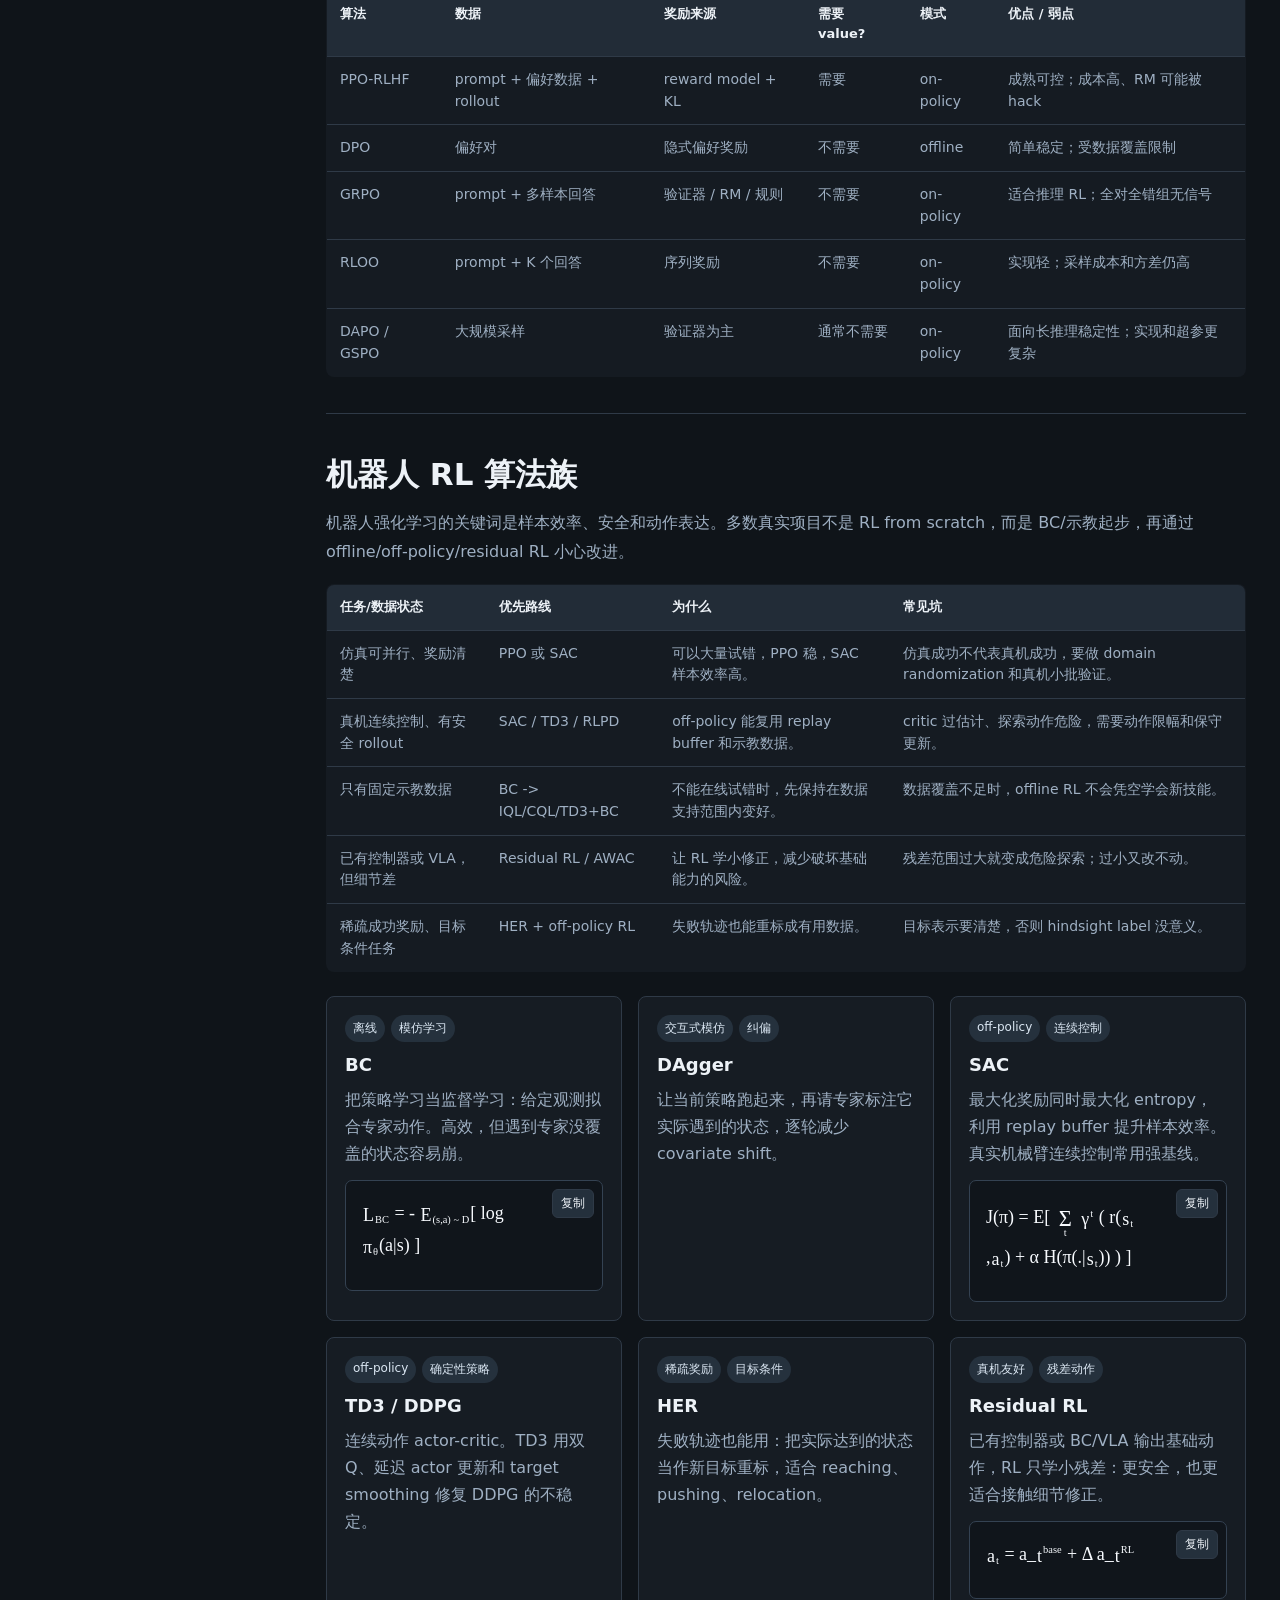
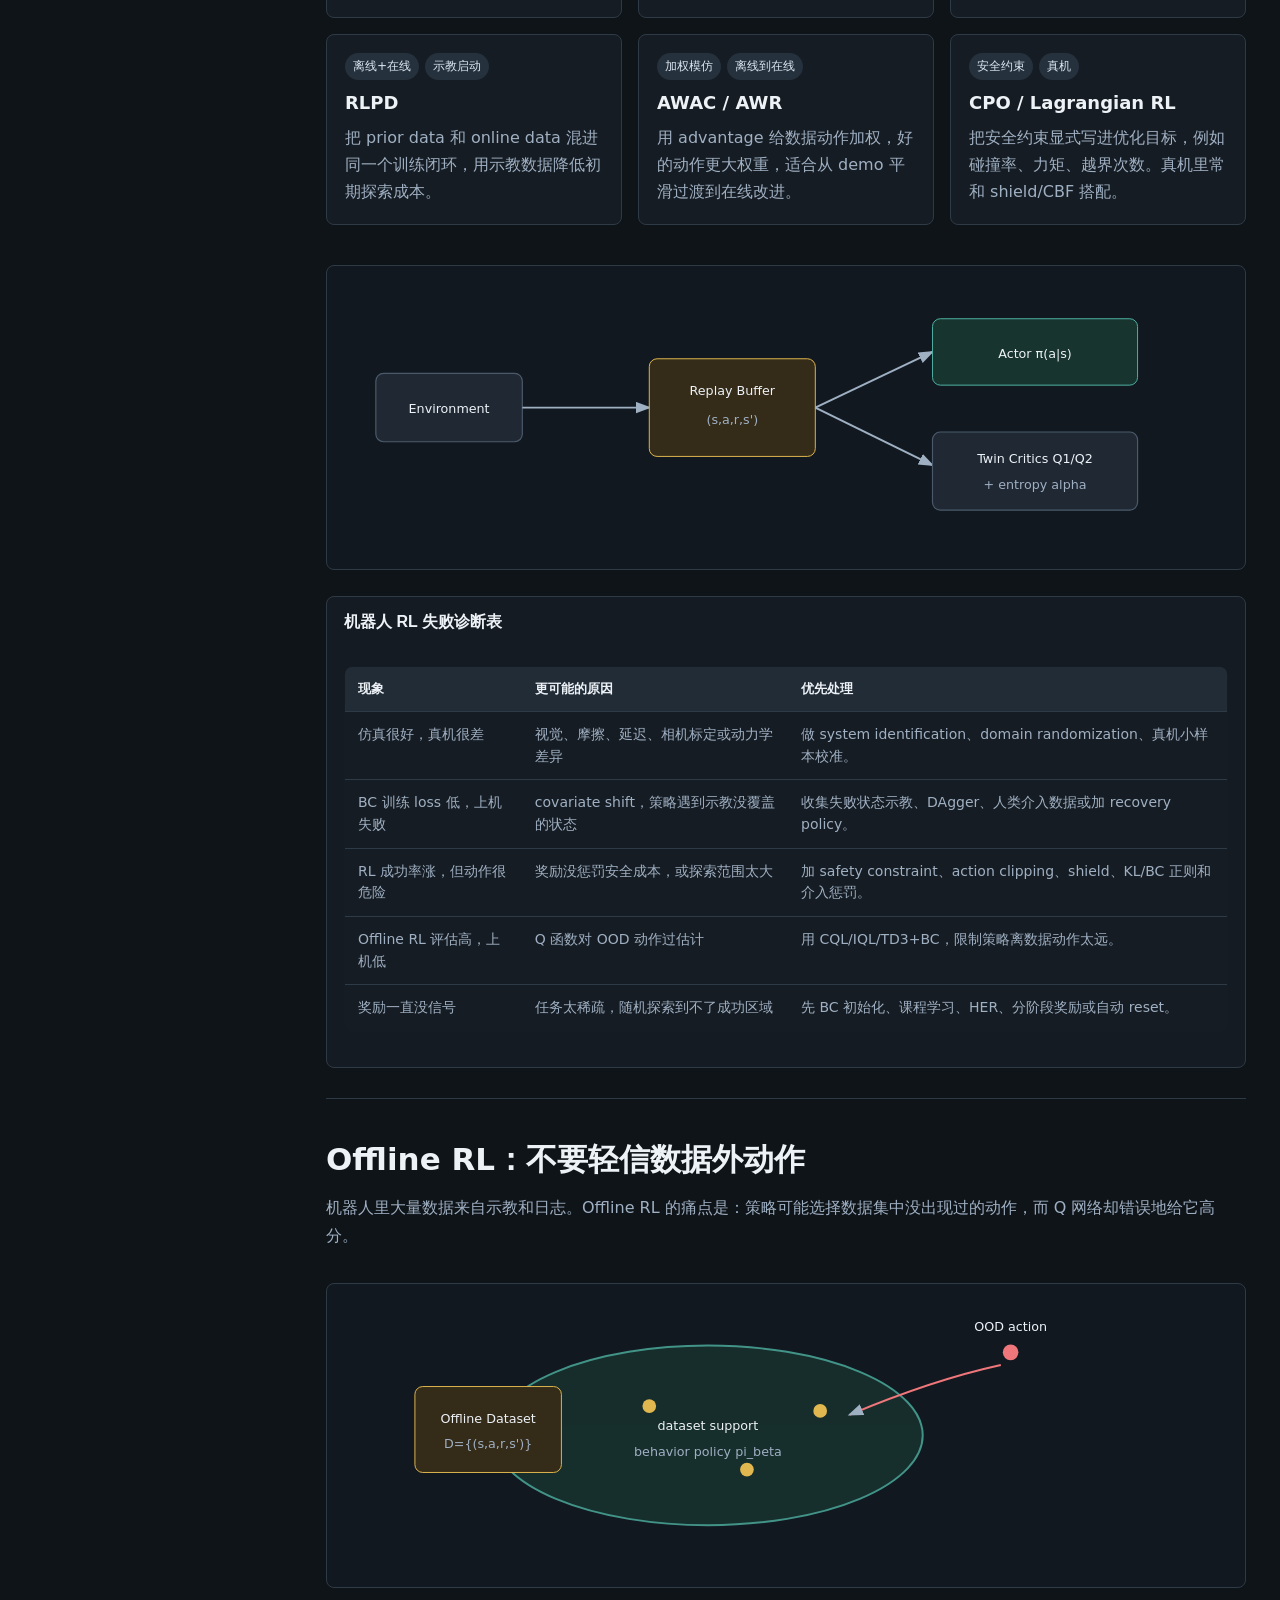
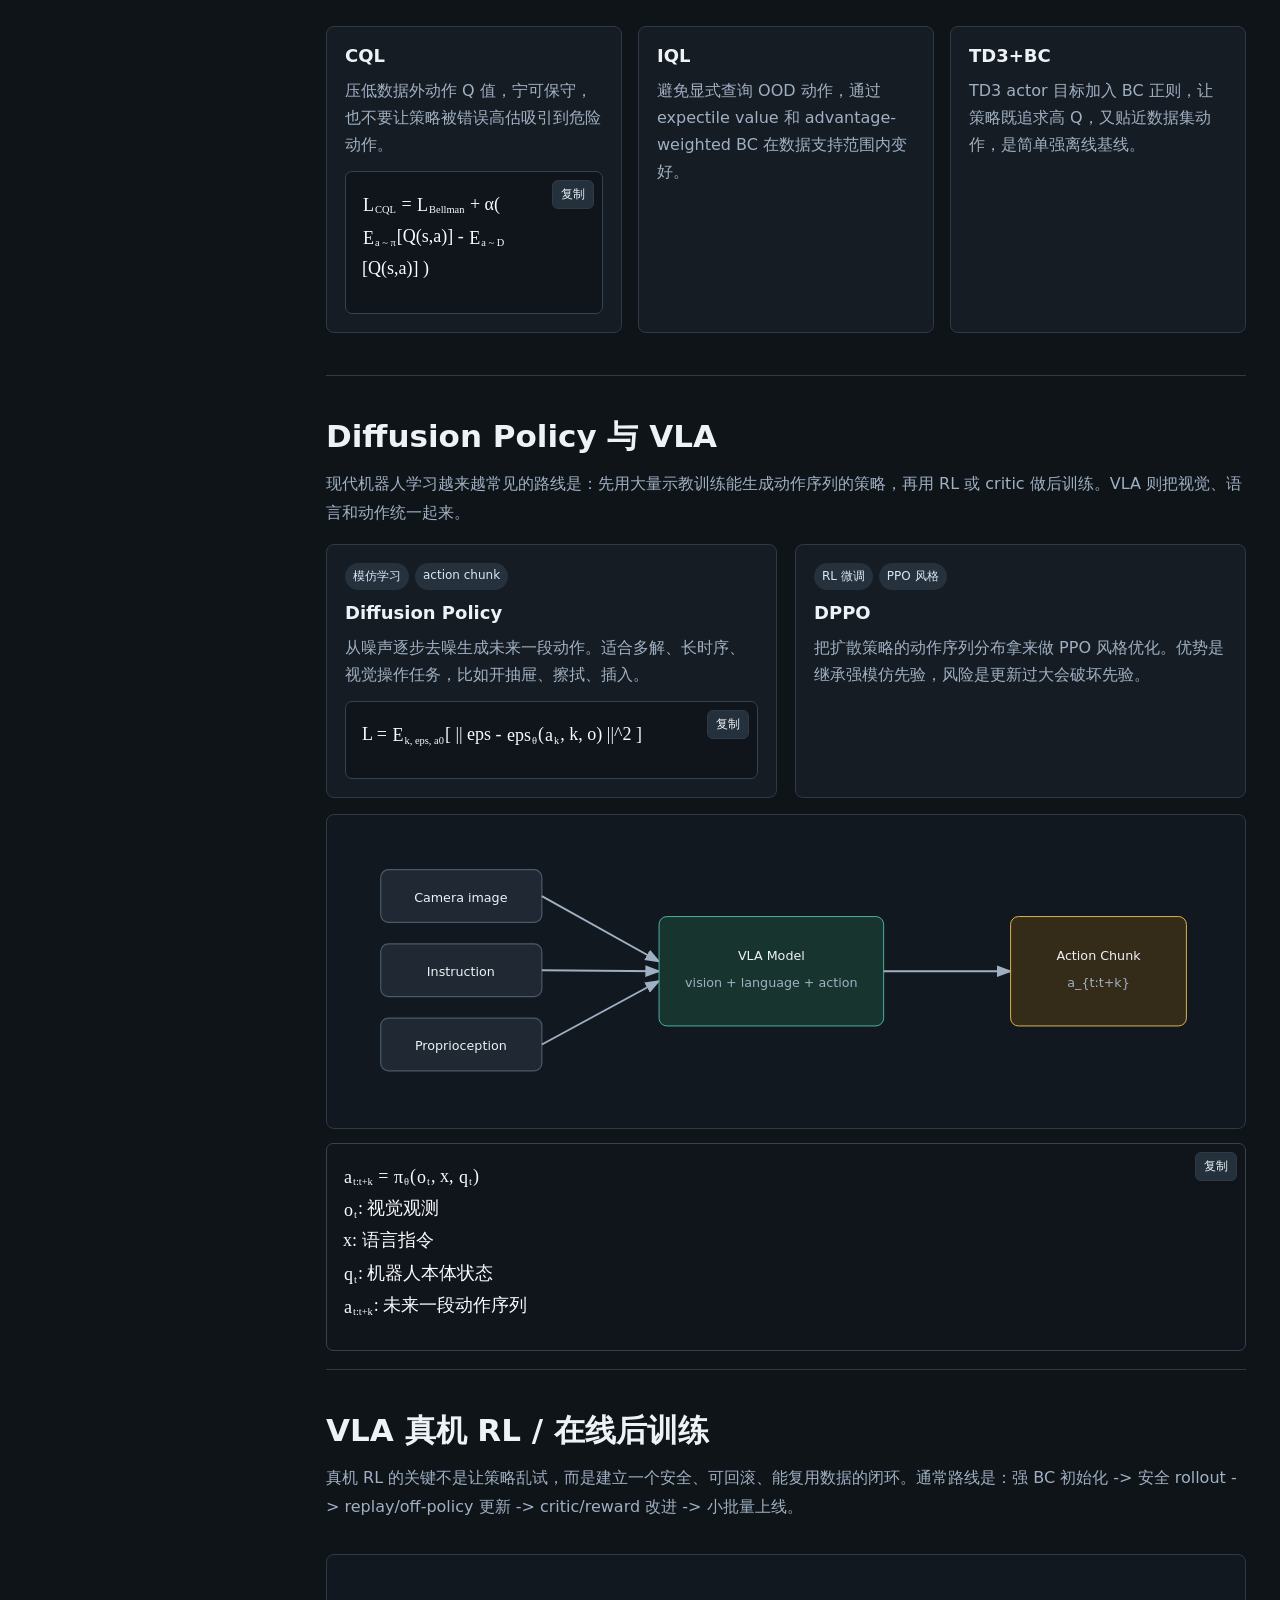
==== commit 2b8b0220: "Add RL page reference links" ====
--- a/RL/index.html
+++ b/RL/index.html
@@ -33,6 +33,7 @@
         <a href="#offline-rl">Offline RL</a>
         <a href="#diffusion-vla">Diffusion / VLA</a>
         <a href="#real-robot">真机后训练</a>
+        <a href="#references">参考链接</a>
       </nav>
       <div class="progress-wrap">
         阅读进度
@@ -1017,6 +1018,23 @@
           <li>评估包含成功率、安全事件、介入次数和泛化场景</li>
         </ul>
       </section>
+
+      <section id="references" class="section" data-tags="reference links csdn wecp interview">
+        <h2>参考链接</h2>
+        <p class="lead">两份可随手打开的补充材料：一个适合快速入门，一个适合按面试题查漏补缺。</p>
+        <div class="reference-grid">
+          <article class="reference-card">
+            <h3>强化学习极简入门</h3>
+            <p>中文入门文章，适合先建立 RL 基本概念、术语和整体学习脉络。</p>
+            <a href="https://blog.csdn.net/v_july_v/article/details/128965854?ops_request_misc=elastic_search_misc&amp;request_id=61c6405b032d28ea492489be6ff1dcbe&amp;biz_id=0&amp;utm_medium=distribute.pc_search_result.none-task-blog-2~all~top_positive~default-1-128965854-null-null.142^v102^pc_search_result_base2&amp;utm_term=%E5%BC%BA%E5%8C%96%E5%AD%A6%E4%B9%A0%E6%9E%81%E7%AE%80%E5%85%A5%E9%97%A8&amp;spm=1018.2226.3001.4187" target="_blank" rel="noopener noreferrer">打开 CSDN 文章</a>
+          </article>
+          <article class="reference-card">
+            <h3>RL Interview Q&amp;A</h3>
+            <p>整理后的 WeCP 强化学习面试问答页，包含基础、进阶和经验类问题，可搜索复习。</p>
+            <a href="https://caim33.github.io/literature-review/RL/reference/wecp-rl-interview-fixed.html" target="_blank" rel="noopener noreferrer">打开问答页</a>
+          </article>
+        </div>
+      </section>
     </main>
   </div>
   <script src="script.js?v=20260601-compact-glossary"></script>
--- a/RL/styles.css
+++ b/RL/styles.css
@@ -771,6 +771,40 @@
   color: var(--muted);
 }
 
+.reference-grid {
+  display: grid;
+  grid-template-columns: repeat(2, minmax(0, 1fr));
+  gap: 12px;
+}
+
+.reference-card {
+  border: 1px solid var(--line);
+  border-radius: 8px;
+  background: rgba(31, 40, 51, 0.72);
+  padding: 17px;
+}
+
+.reference-card h3 {
+  margin: 0 0 8px;
+  color: var(--accent-2);
+}
+
+.reference-card p {
+  margin: 0 0 12px;
+  color: var(--muted);
+  line-height: 1.7;
+}
+
+.reference-card a {
+  color: var(--accent);
+  font-weight: 750;
+  overflow-wrap: anywhere;
+}
+
+.reference-card a:hover {
+  color: var(--ink);
+}
+
 .term-grid {
   display: grid;
   grid-template-columns: repeat(2, minmax(0, 1fr));
@@ -830,6 +864,7 @@
   .grid,
   .term-grid,
   .checklist,
+  .reference-grid,
   .priority-lane {
     grid-template-columns: 1fr;
   }
